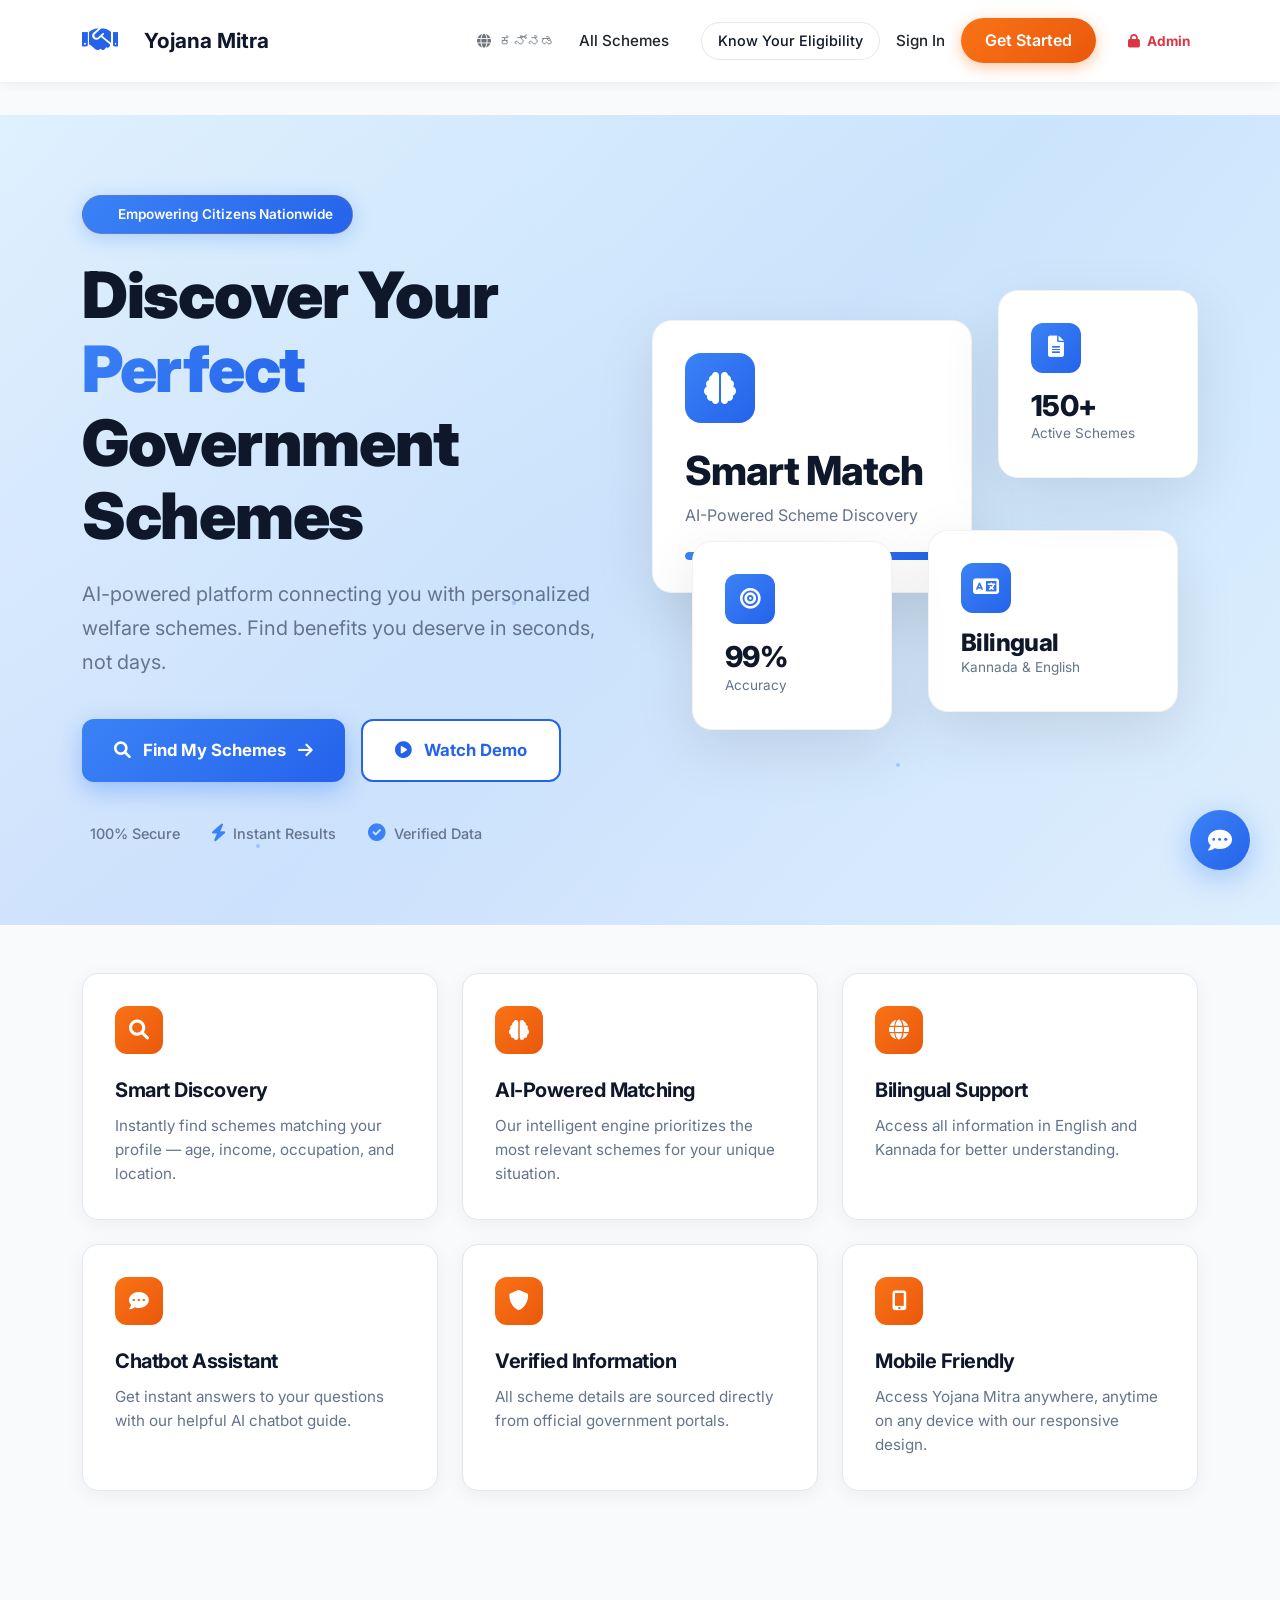
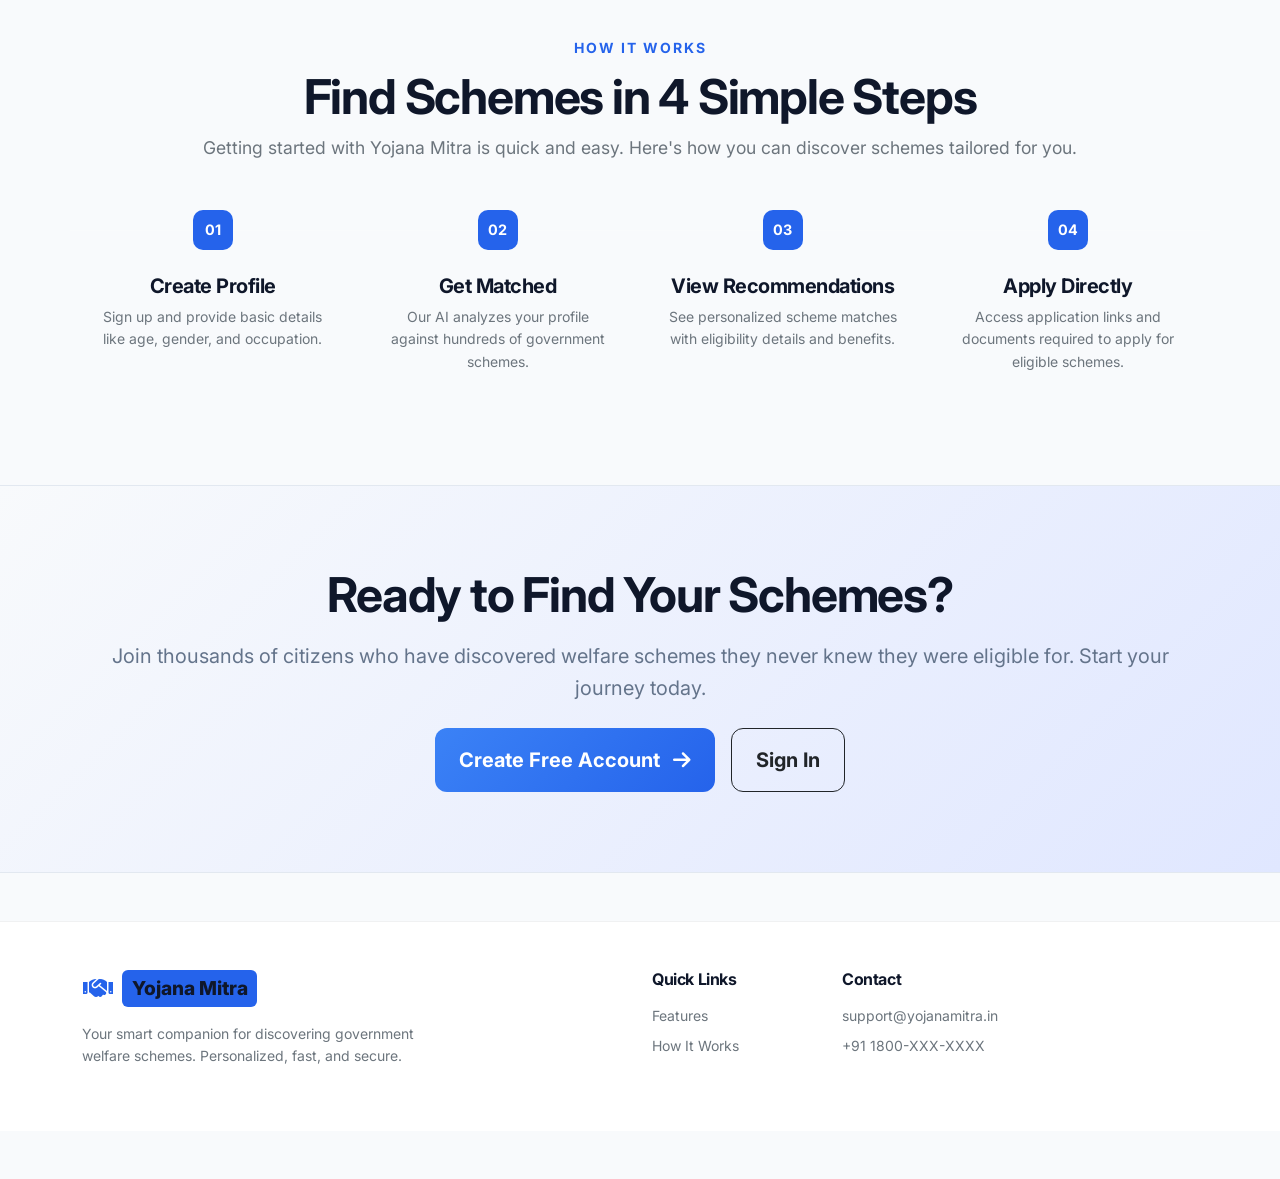
==== static/index.html @ 13e9bc99 "Deployment fix: ProxyFix and Personalized Notifications" ====
<!DOCTYPE html>
<html lang="en">

<head>
    <meta charset="UTF-8">
    <meta name="viewport" content="width=device-width, initial-scale=1.0">
    <title>YojanaMitra - Smart Welfare Portal</title>
    <link href="https://cdn.jsdelivr.net/npm/bootstrap@5.3.2/dist/css/bootstrap.min.css" rel="stylesheet">
    <link href="https://cdnjs.cloudflare.com/ajax/libs/font-awesome/6.0.0/css/all.min.css" rel="stylesheet">
    <link href="style.css?v=2" rel="stylesheet">
    <script src="https://accounts.google.com/gsi/client" async defer></script>
</head>

<body>

    <!-- Navigation -->
    <nav class="navbar navbar-expand-lg sticky-top border-bottom border-secondary border-opacity-10"
        style="backdrop-filter: blur(20px);">
        <div class="container">
            <a class="navbar-brand d-flex align-items-center gap-2" href="#" onclick="showPage('home')">
                <i class="fas fa-handshake" style="color: #2563eb; font-size: 1.8rem; margin-right: 0.5rem;"></i>
                <span
                    style="color: #0f172a; font-size: 1.3rem; font-weight: 700; background: transparent !important;">Yojana
                    Mitra</span>
            </a>

            <button class="navbar-toggler" type="button" data-bs-toggle="collapse" data-bs-target="#navbarNav">
                <span class="navbar-toggler-icon"></span>
            </button>

            <div class="collapse navbar-collapse" id="navbarNav">
                <!-- Spacer -->
                <div class="mx-auto"></div>

                <!-- Right Side Actions -->
                <div class="d-flex align-items-center gap-3">
                    <button class="btn btn-sm text-secondary border-0" onclick="toggleLanguage()">
                        <i class="fas fa-globe me-1"></i> <span id="lang-btn-text">English</span>
                    </button>

                    <a href="/all-schemes" class="text-dark fw-medium text-decoration-none me-3"
                        style="font-size: 0.95rem;">
                        All Schemes
                    </a>

                    <a href="#" class="navbar-pill text-decoration-none" onclick="showPage('eligibility')">
                        Know Your Eligibility
                    </a>

                    <a href="#" class="text-dark fw-medium text-decoration-none guest-only" onclick="showPage('login')"
                        style="font-size: 0.95rem;">Sign In</a>

                    <button class="btn-gradient guest-only border-0" onclick="showPage('register')">Get Started</button>

                    <!-- User Logged In State -->
                    <button class="btn-gradient user-only border-0" onclick="showPage('profile')"
                        style="display:none;">My Dashboard</button>

                    <button class="btn btn-sm btn-outline-secondary user-only border-0 fw-bold ms-2"
                        onclick="handleLogout()" style="display:none; font-size: 0.9rem;">
                        <i class="fas fa-sign-out-alt me-1"></i> Logout
                    </button>

                    <a href="admin.html" class="btn btn-sm btn-outline-danger ms-2 border-0 fw-bold" target="_blank"
                        style="font-size: 0.85rem;">
                        <i class="fas fa-lock me-1"></i> Admin
                    </a>
                </div>
            </div>
        </div>
    </nav>

    <!-- Main Content Area -->
    <div class="container-fluid p-0 flex-grow-1">

        <!-- HOME PAGE -->
        <div id="home-page" class="page-section">
            <!-- Mind-Blowing Hero Section -->
            <section class="hero-modern">
                <!-- Animated Background -->
                <div class="hero-bg-animated"></div>

                <div class="container position-relative" style="z-index: 2;">
                    <div class="row align-items-center" style="min-height: 85vh;">
                        <!-- Left: Impressive Content -->
                        <div class="col-lg-6">
                            <div class="hero-content-modern">
                                <!-- Badge -->
                                <div class="hero-badge">
                                    <i class="fas fa-sparkles me-2"></i>
                                    <span>Empowering Citizens Nationwide</span>
                                </div>

                                <!-- Main Title with Gradient -->
                                <h1 class="hero-title-gradient">
                                    Discover Your
                                    <span class="text-highlight">Perfect</span>
                                    Government Schemes
                                </h1>

                                <!-- Subtitle -->
                                <p class="hero-subtitle-modern">
                                    AI-powered platform connecting you with personalized welfare schemes.
                                    Find benefits you deserve in seconds, not days.
                                </p>

                                <!-- CTA Buttons -->
                                <div class="hero-cta-buttons">
                                    <button class="btn-hero-primary" onclick="showPage('eligibility')">
                                        <i class="fas fa-search me-2"></i>
                                        Find My Schemes
                                        <i class="fas fa-arrow-right ms-2"></i>
                                    </button>
                                    <button class="btn-hero-secondary" onclick="showPage('login')">
                                        <i class="fas fa-play-circle me-2"></i>
                                        Watch Demo
                                    </button>
                                </div>

                                <!-- Trust Indicators -->
                                <div class="hero-trust">
                                    <div class="trust-item">
                                        <i class="fas fa-shield-check"></i>
                                        <span>100% Secure</span>
                                    </div>
                                    <div class="trust-item">
                                        <i class="fas fa-bolt"></i>
                                        <span>Instant Results</span>
                                    </div>
                                    <div class="trust-item">
                                        <i class="fas fa-check-circle"></i>
                                        <span>Verified Data</span>
                                    </div>
                                </div>
                            </div>
                        </div>

                        <!-- Right: Floating Stats Cards -->
                        <div class="col-lg-6">
                            <div class="hero-stats-modern">
                                <!-- Main Feature Card -->
                                <div class="feature-card-hero main-card">
                                    <div class="card-icon-large">
                                        <i class="fas fa-brain"></i>
                                    </div>
                                    <h3>Smart Match</h3>
                                    <p>AI-Powered Scheme Discovery</p>
                                    <div class="card-progress">
                                        <div class="progress-bar" style="width: 100%;"></div>
                                    </div>
                                </div>

                                <!-- Floating Small Cards -->
                                <div class="feature-card-hero float-card-1">
                                    <div class="card-icon-small">
                                        <i class="fas fa-file-alt"></i>
                                    </div>
                                    <div>
                                        <h4>150+</h4>
                                        <p>Active Schemes</p>
                                    </div>
                                </div>

                                <div class="feature-card-hero float-card-2">
                                    <div class="card-icon-small">
                                        <i class="fas fa-language"></i>
                                    </div>
                                    <div>
                                        <h4>Bilingual</h4>
                                        <p>Kannada & English</p>
                                    </div>
                                </div>

                                <div class="feature-card-hero float-card-3">
                                    <div class="card-icon-small">
                                        <i class="fas fa-bullseye"></i>
                                    </div>
                                    <div>
                                        <h4>99%</h4>
                                        <p>Accuracy</p>
                                    </div>
                                </div>
                            </div>
                        </div>
                    </div>
                </div>

                <!-- Particle Decoration -->
                <div class="hero-particles">
                    <div class="particle"></div>
                    <div class="particle"></div>
                    <div class="particle"></div>
                    <div class="particle"></div>
                    <div class="particle"></div>
                </div>
            </section>

            <!-- Features Grid -->
            <section class="py-5">
                <div class="container">
                    <div class="row g-4">
                        <!-- Card 1 -->
                        <div class="col-md-4">
                            <div class="feature-card">
                                <div class="icon-square">
                                    <i class="fas fa-search"></i>
                                </div>
                                <h3>Smart Discovery</h3>
                                <p>Instantly find schemes matching your profile — age, income, occupation, and location.
                                </p>
                            </div>
                        </div>
                        <!-- Card 2 -->
                        <div class="col-md-4">
                            <div class="feature-card">
                                <div class="icon-square">
                                    <i class="fas fa-brain"></i>
                                </div>
                                <h3>AI-Powered Matching</h3>
                                <p>Our intelligent engine prioritizes the most relevant schemes for your unique
                                    situation.</p>
                            </div>
                        </div>
                        <!-- Card 3 -->
                        <div class="col-md-4">
                            <div class="feature-card">
                                <div class="icon-square">
                                    <i class="fas fa-globe"></i>
                                </div>
                                <h3>Bilingual Support</h3>
                                <p>Access all information in English and Kannada for better understanding.</p>
                            </div>
                        </div>
                        <!-- Card 4 -->
                        <div class="col-md-4">
                            <div class="feature-card">
                                <div class="icon-square">
                                    <i class="fas fa-comment-dots"></i>
                                </div>
                                <h3>Chatbot Assistant</h3>
                                <p>Get instant answers to your questions with our helpful AI chatbot guide.</p>
                            </div>
                        </div>
                        <!-- Card 5 -->
                        <div class="col-md-4">
                            <div class="feature-card">
                                <div class="icon-square">
                                    <i class="fas fa-shield-alt"></i>
                                </div>
                                <h3>Verified Information</h3>
                                <p>All scheme details are sourced directly from official government portals.</p>
                            </div>
                        </div>
                        <!-- Card 6 -->
                        <div class="col-md-4">
                            <div class="feature-card">
                                <div class="icon-square">
                                    <i class="fas fa-mobile-alt"></i>
                                </div>
                                <h3>Mobile Friendly</h3>
                                <p>Access Yojana Mitra anywhere, anytime on any device with our responsive design.</p>
                            </div>
                        </div>
                    </div>
                </div>
            </section>

            <!-- How It Works (Horizontal) -->
            <section class="py-5 mt-5">
                <div class="container">
                    <div class="text-center mb-5">
                        <small class="fw-bold text-uppercase tracking-wider"
                            style="color: #2563eb; letter-spacing: 2px;">How It Works</small>
                        <h2 class="mt-2 fw-bold" style="font-size: 3rem; color: #0f172a;">Find Schemes in 4 Simple Steps
                        </h2>
                        <p class="text-secondary" style="font-size: 1.1rem;">Getting started with Yojana Mitra is quick
                            and easy. Here's how you can discover schemes tailored for you.</p>
                    </div>

                    <div class="row text-center mt-5 position-relative">
                        <!-- Horizontal Line (Hidden on Mobile) -->
                        <div class="d-none d-md-block position-absolute"
                            style="top: 20px; left: 0; right: 0; height: 1px; background: rgba(255,255,255,0.1); z-index: 1;">
                        </div>

                        <div class="col-md-3 position-relative z-2">
                            <div class="step-number">01</div>
                            <h5 class="fw-bold mb-2" style="color: #0f172a;">Create Profile</h5>
                            <p class="small text-secondary px-3">Sign up and provide basic details like age, gender, and
                                occupation.</p>
                        </div>
                        <div class="col-md-3 position-relative z-2">
                            <div class="step-number">02</div>
                            <h5 class="fw-bold mb-2" style="color: #0f172a;">Get Matched</h5>
                            <p class="small text-secondary px-3">Our AI analyzes your profile against hundreds of
                                government schemes.</p>
                        </div>
                        <div class="col-md-3 position-relative z-2">
                            <div class="step-number">03</div>
                            <h5 class="fw-bold mb-2" style="color: #0f172a;">View Recommendations</h5>
                            <p class="small text-secondary px-3">See personalized scheme matches with eligibility
                                details and benefits.</p>
                        </div>
                        <div class="col-md-3 position-relative z-2">
                            <div class="step-number">04</div>
                            <h5 class="fw-bold mb-2" style="color: #0f172a;">Apply Directly</h5>
                            <p class="small text-secondary px-3">Access application links and documents required to
                                apply for eligible schemes.</p>
                        </div>
                    </div>
                </div>
            </section>

            <!-- CTA Section -->
            <section class="cta-striped text-center mt-5">
                <div class="container position-relative z-1">
                    <h2 class="mb-3 fw-bold" style="font-size: 3rem; color: #0f172a;">Ready to Find Your Schemes?</h2>
                    <p class="mb-4 fs-5" style="color: #64748b;">Join thousands of citizens who have discovered welfare
                        schemes they never knew they were eligible for. Start your journey today.</p>
                    <div class="d-flex justify-content-center gap-3">
                        <button class="btn btn-lg px-4 py-3 fw-bold"
                            style="background: linear-gradient(135deg, #3b82f6 0%, #2563eb 100%); color: white; border: none; border-radius: 12px;"
                            onclick="showPage('register')">Create Free
                            Account <i class="fas fa-arrow-right ms-2"></i></button>
                        <button class="btn btn-outline-dark btn-lg px-4 py-3 fw-bold" style="border-radius: 12px;"
                            onclick="showPage('login')">Sign In</button>
                    </div>
                </div>
            </section>

            <!-- Footer -->
            <footer class="py-5 border-top border-secondary border-opacity-10 mt-5" style="background: white;">
                <div class="container">
                    <div class="row gy-4">
                        <div class="col-lg-4">
                            <a class="navbar-brand d-flex align-items-center gap-2 mb-3" href="#">
                                <span class="d-flex align-items-center justify-content-center rounded"
                                    style="width: 32px; height: 32px; background: transparent;">
                                    <i class="fas fa-handshake" style="color: #2563eb; font-size: 1.5rem;"></i>
                                </span>
                                <span style="color: #0f172a; font-size: 1.2rem;">Yojana Mitra</span>
                            </a>
                            <p class="text-secondary small">Your smart companion for discovering government welfare
                                schemes. Personalized, fast, and secure.</p>
                        </div>
                        <div class="col-lg-2 offset-lg-2">
                            <h6 class="mb-3 fw-bold" style="color: #0f172a;">Quick Links</h6>
                            <ul class="list-unstyled text-secondary small">
                                <li class="mb-2"><a href="#" class="text-decoration-none text-secondary">Features</a>
                                </li>
                                <li class="mb-2"><a href="#" class="text-decoration-none text-secondary">How It
                                        Works</a></li>
                            </ul>
                        </div>
                        <div class="col-lg-4">
                            <h6 class="mb-3 fw-bold" style="color: #0f172a;">Contact</h6>
                            <ul class="list-unstyled text-secondary small">
                                <li class="mb-2">support@yojanamitra.in</li>
                                <li class="mb-2">+91 1800-XXX-XXXX</li>
                            </ul>
                        </div>
                    </div>
                </div>
            </footer>
        </div>
    </div><!-- End Main Container for Home -->

    <!-- ELIGIBILITY CHECKER PAGE -->
    <div id="eligibility-page" class="page-section" style="display:none; padding: 40px 0; background: #f8fafc;">
        <div class="container" style="max-width: 900px;">
            <div class="text-center mb-5">
                <a href="#" onclick="showPage('home')" class="d-inline-block mb-3 text-decoration-none fw-bold"
                    style="color: #2563eb;">
                    <i class="fas fa-arrow-left me-2"></i>Back to Home
                </a>
                <h1 class="fw-bold display-5 mb-3">Check Your Eligibility</h1>
                <p class="text-muted lead">Complete your profile to unlock all 60+ government schemes.</p>
            </div>

            <div class="card border-0 shadow-lg" style="border-radius: 20px; overflow: hidden;">
                <div class="card-header bg-white border-bottom py-3 px-4">
                    <h5 class="mb-0 fw-bold text-primary"><i class="fas fa-id-card me-2"></i>Comprehensive Profile Form
                    </h5>
                </div>
                <div class="card-body p-5">
                    <div id="eligibility-form-container">
                        <form id="eligibility-form">
                            <!-- 1. Identity & Demographics -->
                            <h6 class="text-secondary text-uppercase small fw-bold mb-3 border-bottom pb-2">1. Identity
                                & Demographics</h6>
                            <div class="row g-3 mb-4">
                                <div class="col-md-4">
                                    <label class="form-label small fw-bold">Full Name</label>
                                    <input type="text" name="name" class="form-control" placeholder="Your Name">
                                </div>
                                <div class="col-md-4">
                                    <label class="form-label small fw-bold">Date of Birth</label>
                                    <input type="date" name="dob" class="form-control"
                                        onchange="calculateAge(this.value, 'calc-age')">
                                </div>
                                <div class="col-md-2">
                                    <label class="form-label small fw-bold">Age</label>
                                    <input type="number" name="age" id="calc-age" class="form-control bg-light"
                                        readonly>
                                </div>
                                <div class="col-md-2">
                                    <label class="form-label small fw-bold">Gender</label>
                                    <select name="gender" class="form-select">
                                        <option value="">Select</option>
                                        <option value="Male">Male</option>
                                        <option value="Female">Female</option>
                                        <option value="Other">Other</option>
                                    </select>
                                </div>
                                <div class="col-md-4">
                                    <label class="form-label small fw-bold">Marital Status</label>
                                    <select name="marital_status" class="form-select">
                                        <option value="">Select</option>
                                        <option value="Single">Single</option>
                                        <option value="Married">Married</option>
                                        <option value="Widowed">Widowed</option>
                                        <option value="Divorced">Divorced</option>
                                    </select>
                                </div>
                                <div class="col-md-4">
                                    <label class="form-label small fw-bold">Aadhaar Available?</label>
                                    <select name="aadhaarAvailable" class="form-select">
                                        <option value="Yes">Yes</option>
                                        <option value="No">No</option>
                                    </select>
                                </div>
                                <div class="col-md-4">
                                    <label class="form-label small fw-bold">Caste Category</label>
                                    <select name="caste" class="form-select" required>
                                        <option value="General">General</option>
                                        <option value="OBC">OBC</option>
                                        <option value="SC">SC</option>
                                        <option value="ST">ST</option>
                                        <option value="Other">Other</option>
                                    </select>
                                </div>
                                <div class="col-md-4">
                                    <label class="form-label small fw-bold">Tribal Community?</label>
                                    <select name="isTribal" class="form-select">
                                        <option value="No">No</option>
                                        <option value="Yes">Yes</option>
                                    </select>
                                </div>
                                <div class="col-md-4">
                                    <label class="form-label small fw-bold">Religion</label>
                                    <select name="religion" class="form-select">
                                        <option value="Hindu">Hindu</option>
                                        <option value="Muslim">Muslim</option>
                                        <option value="Christian">Christian</option>
                                        <option value="Sikh">Sikh</option>
                                        <option value="Buddhist">Buddhist</option>
                                        <option value="Jain">Jain</option>
                                        <option value="Other">Other</option>
                                    </select>
                                </div>
                            </div>

                            <!-- 2. Location & Residence -->
                            <h6 class="text-secondary text-uppercase small fw-bold mb-3 border-bottom pb-2">2.
                                Location
                                & Residence</h6>
                            <div class="row g-3 mb-4">
                                <div class="col-md-4">
                                    <label class="form-label small fw-bold">State</label>
                                    <select name="state" id="state-select" class="form-select"
                                        onchange="populateDistricts(this.value, 'district-select')">
                                        <option value="">Select State</option>
                                        <option value="Andhra Pradesh">Andhra Pradesh</option>
                                        <option value="Karnataka">Karnataka</option>
                                        <option value="Maharashtra">Maharashtra</option>
                                        <option value="Tamil Nadu">Tamil Nadu</option>
                                        <option value="Delhi">Delhi</option>
                                        <option value="Uttar Pradesh">Uttar Pradesh</option>
                                        <option value="Other">Other</option>
                                    </select>
                                </div>
                                <div class="col-md-4">
                                    <label class="form-label small fw-bold">District</label>
                                    <select name="district" id="district-select" class="form-select"
                                        onchange="populateTaluks(this.value, 'taluk-select')">
                                        <option value="">Select District</option>
                                    </select>
                                </div>
                                <div class="col-md-4">
                                    <label class="form-label small fw-bold">Block / Taluk</label>
                                    <select name="blockTaluk" id="taluk-select" class="form-select">
                                        <option value="">Select Taluk</option>
                                    </select>
                                </div>
                                <div class="col-md-4">
                                    <label class="form-label small fw-bold">Residence Type</label>
                                    <select name="residence" class="form-select">
                                        <option value="Rural">Rural (Village)</option>
                                        <option value="Urban">Urban (City)</option>
                                    </select>
                                </div>
                                <div class="col-md-4">
                                    <label class="form-label small fw-bold">Domicile Certificate?</label>
                                    <select name="domicileStatus" class="form-select">
                                        <option value="Yes">Yes</option>
                                        <option value="No">No</option>
                                    </select>
                                </div>
                            </div>

                            <!-- 3. Family & Income -->
                            <h6 class="text-secondary text-uppercase small fw-bold mb-3 border-bottom pb-2">3.
                                Family &
                                Income</h6>
                            <div class="row g-3 mb-4">
                                <div class="col-md-3">
                                    <label class="form-label small fw-bold">Family Type</label>
                                    <select name="familyType" class="form-select">
                                        <option value="Nuclear">Nuclear</option>
                                        <option value="Joint">Joint</option>
                                    </select>
                                </div>
                                <div class="col-md-3">
                                    <label class="form-label small fw-bold">Category (Caste)</label>
                                    <select name="caste" class="form-select">
                                        <option value="General">General</option>
                                        <option value="OBC">OBC</option>
                                        <option value="SC">SC</option>
                                        <option value="ST">ST</option>
                                    </select>
                                </div>
                                <div class="col-md-3">
                                    <label class="form-label small fw-bold">Annual Income (₹)</label>
                                    <input type="number" name="income" class="form-control" placeholder="e.g. 150000"
                                        onchange="calcIncomeSlab(this.value)">
                                </div>
                                <div class="col-md-3">
                                    <label class="form-label small fw-bold">Income Certificate?</label>
                                    <select name="incomeCertificateAvailable" class="form-select">
                                        <option value="Yes">Yes</option>
                                        <option value="No">No</option>
                                    </select>
                                </div>
                                <div class="col-md-3">
                                    <label class="form-label small fw-bold">Ration Card?</label>
                                    <select name="rationCardAvailable" class="form-select">
                                        <option value="Yes">Yes</option>
                                        <option value="No">No</option>
                                    </select>
                                </div>
                                <div class="col-md-3">
                                    <label class="form-label small fw-bold">Ration Type</label>
                                    <select name="rationCardType" class="form-select">
                                        <option value="APL">APL (Above Poverty)</option>
                                        <option value="BPL">BPL (Below Poverty)</option>
                                        <option value="AAY">AAY (Antyodaya)</option>
                                        <option value="PHH">PHH</option>
                                    </select>
                                </div>
                            </div>

                            <!-- 4. Education & Occupation -->
                            <h6 class="text-secondary text-uppercase small fw-bold mb-3 border-bottom pb-2">4.
                                Education
                                & Work</h6>
                            <div class="row g-3 mb-4">
                                <div class="col-md-4">
                                    <label class="form-label small fw-bold">Education Level</label>
                                    <select name="education" class="form-select">
                                        <option value="Below 10th">Below 10th</option>
                                        <option value="10th Pass">10th Pass</option>
                                        <option value="12th Pass">12th Pass</option>
                                        <option value="Graduate">Graduate</option>
                                        <option value="Post Graduate">Post Graduate</option>
                                    </select>
                                </div>
                                <div class="col-md-4">
                                    <label class="form-label small fw-bold">Occupation</label>
                                    <select name="occupation" class="form-select"
                                        onchange="toggleFarmerFields(this.value, 'farmer-fields')">
                                        <option value="Student">Student</option>
                                        <option value="Farmer">Farmer</option>
                                        <option value="Daily Wage Worker">Daily Wage Worker</option>
                                        <option value="Self Employed">Self Employed</option>
                                        <option value="Salaried">Salaried</option>
                                        <option value="Unemployed">Unemployed</option>
                                        <option value="Other">Other</option>
                                    </select>
                                </div>
                                <div class="col-md-4">
                                    <label class="form-label small fw-bold">Govt Employee in Family?</label>
                                    <select name="govtEmployeeInFamily" class="form-select">
                                        <option value="No">No</option>
                                        <option value="Yes">Yes</option>
                                    </select>
                                </div>
                            </div>

                            <!-- Farmer Specific (Dynamic) -->
                            <div id="farmer-fields" class="bg-light p-3 rounded mb-4" style="display:none;">
                                <h6 class="text-success text-uppercase small fw-bold mb-3">Farmer Details</h6>
                                <div class="row g-3">
                                    <div class="col-md-4">
                                        <label class="form-label small fw-bold">Own Land?</label>
                                        <select name="ownAgriculturalLand" class="form-select">
                                            <option value="Yes">Yes</option>
                                            <option value="No">No</option>
                                        </select>
                                    </div>
                                    <div class="col-md-4">
                                        <label class="form-label small fw-bold">Land Size (Acres)</label>
                                        <input type="number" name="landSizeAcres" class="form-control" step="0.1">
                                    </div>
                                    <div class="col-md-3">
                                        <label class="form-label small fw-bold">Tenant Farmer?</label>
                                        <select name="isTenantFarmer" class="form-select">
                                            <option value="No">No</option>
                                            <option value="Yes">Yes</option>
                                        </select>
                                    </div>
                                    <div class="col-md-3">
                                        <label class="form-label small fw-bold">Land Type</label>
                                        <select name="landType" class="form-select">
                                            <option value="">Select</option>
                                            <option value="Irrigated">Irrigated</option>
                                            <option value="Rainfed">Rainfed</option>
                                            <option value="Dry">Dry</option>
                                        </select>
                                    </div>
                                </div>
                            </div>

                            <!-- 5. Family Background -->
                            <h6 class="text-secondary text-uppercase small fw-bold mb-3 border-bottom pb-2">5.
                                Family Background</h6>
                            <div class="row g-3 mb-4">
                                <div class="col-md-4">
                                    <label class="form-label small fw-bold">Father's Occupation</label>
                                    <select name="fatherOccupation" class="form-select">
                                        <option value="Farmer">Farmer</option>
                                        <option value="Daily Wage Worker">Daily Wage Worker</option>
                                        <option value="Salaried">Salaried</option>
                                        <option value="Self Employed">Self Employed</option>
                                        <option value="Unemployed">Unemployed</option>
                                        <option value="Deceased">Deceased</option>
                                        <option value="Other">Other</option>
                                    </select>
                                </div>
                                <div class="col-md-4">
                                    <label class="form-label small fw-bold">Mother's Occupation</label>
                                    <select name="motherOccupation" class="form-select">
                                        <option value="Housewife">Housewife</option>
                                        <option value="Farmer">Farmer</option>
                                        <option value="Daily Wage Worker">Daily Wage Worker</option>
                                        <option value="Salaried">Salaried</option>
                                        <option value="Self Employed">Self Employed</option>
                                        <option value="Deceased">Deceased</option>
                                        <option value="Other">Other</option>
                                    </select>
                                </div>
                                <div class="col-md-4">
                                    <label class="form-label small fw-bold">Is Orphan?</label>
                                    <select name="isOrphan" class="form-select">
                                        <option value="No">No</option>
                                        <option value="Yes">Yes</option>
                                        <option value="Briefly">Defunct/Semi-Orphan</option>
                                    </select>
                                </div>
                            </div>

                            <!-- 6. Vulnerability & Other -->
                            <h6 class="text-secondary text-uppercase small fw-bold mb-3 border-bottom pb-2">6. Other
                                Details</h6>
                            <div class="row g-3">
                                <div class="col-md-3">
                                    <label class="form-label small fw-bold">Disability?</label>
                                    <select name="disability" class="form-select"
                                        onchange="toggleDisability(this.value, 'disability-percent')">
                                        <option value="No">No</option>
                                        <option value="Yes">Yes</option>
                                    </select>
                                </div>
                                <div class="col-md-3">
                                    <label class="form-label small fw-bold">Disability %</label>
                                    <input type="number" name="disabilityPercentage" id="disability-percent"
                                        class="form-control" disabled placeholder="e.g. 40">
                                    <div class="form-text small" style="font-size: 0.75rem;">If applicable</div>
                                </div>
                                <div class="col-md-3">
                                    <label class="form-label small fw-bold">Bank Account?</label>
                                    <select name="bankAccountAvailable" class="form-select">
                                        <option value="Yes">Yes</option>
                                        <option value="No">No</option>
                                    </select>
                                </div>
                                <div class="col-md-3">
                                    <label class="form-label small fw-bold">Widow / Single Woman?</label>
                                    <select name="isWidowSingleWoman" class="form-select">
                                        <option value="No">No</option>
                                        <option value="Yes">Yes</option>
                                    </select>
                                </div>
                            </div>

                            <div class="mt-5 text-center">
                                <button type="submit" class="btn btn-primary btn-lg px-5 rounded-pill shadow-sm">
                                    <i class="fas fa-search me-2"></i> Find My Eligible Schemes
                                </button>
                            </div>
                        </form>
                    </div>

                    <div id="eligibility-quick-match-container"
                        style="display:none; text-align: center; padding: 2rem 0;">
                        <div class="mb-4">
                            <div class="display-1 text-primary mb-3"><i class="fas fa-user-check"></i></div>
                            <h3 class="fw-bold">Your Profile is Ready!</h3>
                            <p class="text-muted">Head to your dashboard to view personalized schemes.</p>
                        </div>
                        <button onclick="showPage('profile')"
                            class="btn btn-primary btn-lg px-5 py-3 rounded-pill shadow-lg fw-bold"
                            style="font-size: 1.25rem;">
                            <i class="fas fa-tachometer-alt me-2"></i> Go to My Dashboard
                        </button>
                        <div class="mt-4">
                            <button onclick="toggleEligibilityForm(true)"
                                class="btn btn-link text-secondary text-decoration-none">
                                <i class="fas fa-edit me-1"></i> I want to update my details before searching
                            </button>
                        </div>
                    </div>
                </div>
            </div>
        </div>
    </div><!-- End eligibility-page -->

    <!-- RESULTS SECTION (Outside the Form Card) -->
    <div id="eligibility-results" class="container mt-2" style="display:none; max-width: 1320px;">
        <!-- NEW: Full View Conflict Banner -->
        <div id="conflict-banner-full-view" style="display:none;"></div>
        <div class="d-flex justify-content-between align-items-center mb-4 px-2">
            <h3 class="fw-bold mb-0">Eligible Schemes For You</h3>
            <button onclick="showPage('profile')" class="btn btn-outline-secondary btn-sm rounded-pill">
                <i class="fas fa-user-edit me-1"></i> Update Profile
            </button>
        </div>
        <div id="eligibility-schemes-list" class="row g-4"></div>
    </div>

    <script>
        // --- Helper Functions for Data Entry ---
        function calculateAge(dob, targetId = 'calc-age') {
            if (!dob) return;
            const birthDate = new Date(dob);
            const today = new Date();
            let age = today.getFullYear() - birthDate.getFullYear();
            const m = today.getMonth() - birthDate.getMonth();
            if (m < 0 || (m === 0 && today.getDate() < birthDate.getDate())) {
                age--;
            }
            const target = document.getElementById(targetId);
            if (target) target.value = age;
        }

        function toggleFarmerFields(occupation, targetId = 'farmer-fields') {
            const el = document.getElementById(targetId);
            const isFarmer = (occupation === 'Farmer' || occupation === 'Agriculturist' || occupation === 'Worker'); // Worker can also be agri worker
            if (el) el.style.display = isFarmer ? 'block' : 'none';
        }

        function toggleDisability(val, targetId = 'disability-percent') {
            const el = document.getElementById(targetId);
            if (el) {
                el.disabled = (val !== 'Yes');
                if (val === 'No') el.value = '';
            }
        }

        function toggleEligibilityForm(show) {
            const formCard = document.getElementById('eligibility-form-card');
            const resultsDiv = document.getElementById('eligibility-results');
            const formContainer = document.getElementById('eligibility-form-container');
            const quickMatchContainer = document.getElementById('eligibility-quick-match-container');

            // If showing form, ensure results are hidden
            if (show) {
                if (formCard) formCard.style.display = 'block';
                if (formContainer) formContainer.style.display = 'block';
                if (quickMatchContainer) quickMatchContainer.style.display = 'none';
                if (resultsDiv) resultsDiv.style.display = 'none';
                // Ensure we are on eligibility page
                showPage('eligibility');
            } else {
                // Logic for "Form Disabled" / "Profile Ready" state
                if (window.location.hash === '#eligibility') {
                    if (formContainer) formContainer.style.display = 'none';
                    if (quickMatchContainer) quickMatchContainer.style.display = 'block';
                } else {
                    // If called from dashboard to show results, hide the card entirely
                    if (formCard) formCard.style.display = 'none';
                }
            }
        }

        // Init page - Check if profile exists
        function initEligibilityPage() {
            if (currentUser && currentUser.profile && currentUser.profile.state) {
                // Show "Profile Ready" state
                toggleEligibilityForm(false);
            } else {
                toggleEligibilityForm(true);
            }
        }

        // Call this when navigating to eligibility page
        window.addEventListener('hashchange', () => {
            if (window.location.hash === '#eligibility') {
                initEligibilityPage();
            }
        });

        // Also run on initial page load if already on eligibility
        if (window.location.hash === '#eligibility') {
            setTimeout(() => initEligibilityPage(), 500);
        }

        // Trigger on DOM ready as well
        document.addEventListener('DOMContentLoaded', () => {
            if (window.location.hash === '#eligibility') {
                setTimeout(() => initEligibilityPage(), 800);
            }
        });

        async function runQuickMatch() {
            if (!currentUser || !currentUser.profile) return;

            const resultsDiv = document.getElementById('eligibility-results');
            const listDiv = document.getElementById('eligibility-schemes-list');
            listDiv.innerHTML = '<div class="col-12 text-center py-5"><div class="spinner-border text-primary"></div><p class="mt-2 text-primary fw-bold">Magic Match in progress... ✨</p></div>';
            resultsDiv.style.display = 'block';
            listDiv.scrollIntoView({ behavior: 'smooth', block: 'start' });

            try {
                const res = await fetch('/api/check-eligibility', {
                    method: 'POST',
                    headers: { 'Content-Type': 'application/json' },
                    body: JSON.stringify(currentUser.profile)
                });
                const result = await res.json();
                renderEligibilityResults(result); // Pass FULL object, not just schemes array
            } catch (e) {
                alert('Error running match');
            }
        }

        function renderEligibilityResults(data) {
            const schemes = data.schemes || [];
            const conflicts = data.conflicts || [];

            const listDiv = document.getElementById('eligibility-schemes-list');
            const resultsDiv = document.getElementById('eligibility-results');
            resultsDiv.style.display = 'block';

            if (!schemes || schemes.length === 0) {
                listDiv.innerHTML = '<div class="col-12 text-center py-5 text-muted"><i class="fas fa-search-minus fa-3x mb-3 text-secondary"></i><h5>No exact matches found.</h5><p>Try refining your profile or checking back later.</p></div>';
            } else {
                listDiv.innerHTML = '';
                schemes.forEach(scheme => {
                    listDiv.innerHTML += `
                            <div class="col-md-6 col-lg-4 mb-4">
                                <div class="card h-100 border-0 shadow-sm scheme-card hover-lift">
                                    <div class="card-body">
                                        <div class="d-flex justify-content-between align-items-start mb-2">
                                            <span class="badge bg-info bg-opacity-10 text-info">${scheme.category || 'General'}</span>
                                            <span class="badge bg-success bg-opacity-10 text-success fw-bold">${scheme.matchPercentage}% Match</span>
                                        </div>
                                        <h5 class="card-title fw-bold text-dark mt-2">${scheme.name}</h5>
                                        <p class="card-text text-muted small">${scheme.description ? scheme.description.substring(0, 100) : ''}...</p>
                                        <div class="mt-3 p-2 bg-light rounded small">
                                            <strong><i class="fas fa-gift me-1 text-info"></i> Benefits:</strong><br>
                                            ${scheme.benefits ? (scheme.benefits.substring(0, 80) + '...') : 'View details'}
                                        </div>
                                    </div>
                                    <div class="card-footer bg-transparent border-0 pb-3">
                                        <button onclick="showSchemeDetails(${scheme.id})" class="btn btn-sm btn-outline-primary w-100 rounded-pill">
                                            <i class="fas fa-info-circle me-1"></i>View Details & Apply
                                        </button>
                                    </div>
                                </div>
                            </div>
                        `;
                });
            }
            resultsDiv.style.display = 'block';
            listDiv.scrollIntoView({ behavior: 'smooth', block: 'start' });
        }
    </script>
    </div><!-- Final explicit closure of any leaky containers -->

    <!-- Main Container for Schemes & Profile -->
    <div class="container flex-grow-1 py-4">
        <!-- SCHEMES PAGE -->
        <div id="schemes-page" class="page-section" style="display:none;">
            <div class="d-flex justify-content-between align-items-center mb-4">
                <h2><i class="fas fa-list-alt me-2"></i>Government Schemes</h2>
            </div>

            <!-- Search & Filter -->
            <div class="card mb-4">
                <div class="card-body">
                    <div class="row g-3">
                        <div class="col-md-5">
                            <input type="text" id="search-input" class="form-control" placeholder="Search schemes...">
                        </div>
                        <div class="col-md-3">
                            <select id="category-filter" class="form-select">
                                <option value="All">All Categories</option>
                                <option value="Agriculture">Agriculture</option>
                                <option value="Healthcare">Healthcare</option>
                                <option value="Education">Education</option>
                                <option value="Housing">Housing</option>
                            </select>
                        </div>
                        <div class="col-md-3">
                            <select id="state-filter" class="form-select">
                                <option value="All">All States</option>
                                <option value="Maharashtra">Maharashtra</option>
                                <option value="Delhi">Delhi</option>
                                <option value="Karnataka">Karnataka</option>
                            </select>
                        </div>
                        <div class="col-md-1">
                            <button class="btn btn-primary w-100" onclick="loadSchemes()"><i
                                    class="fas fa-search"></i></button>
                        </div>
                    </div>
                </div>
            </div>

            <div id="schemes-list" class="row g-4"></div>
        </div>

        <!-- PROFILE PAGE -->
        <div id="profile-page" class="page-section" style="display:none;">
            <!-- Dedicated Prompt Area -->
            <div id="profile-view-container"></div>

            <!-- Main Content Area (Wrapped) -->
            <div id="profile-main-content">
                <div class="row justify-content-center py-5">
                    <div class="col-md-9 col-lg-8">
                        <div class="card shadow-lg border-0" style="border-radius: 16px; overflow: hidden;">
                            <div class="card-header py-4 px-4"
                                style="background: linear-gradient(135deg, #2563eb 0%, #1d4ed8 100%); border-bottom: none;">
                                <h4 class="mb-0 text-white fw-bold"><i class="fas fa-user-circle me-2"></i>My Dashboard
                                </h4>
                                <p class="mb-0 text-white-50 small mt-1">Manage your profile and view personalized
                                    schemes
                                </p>
                            </div>
                            <div class="card-body p-4 p-md-5">
                                <form id="profile-form">
                                    <!-- 1. Identity & Demographics -->
                                    <h5 class="fw-bold text-dark mb-3"
                                        style="color: #1e293b; border-bottom: 2px solid #eff6ff; padding-bottom: 0.5rem;">
                                        <i class="fas fa-id-card me-2 text-primary"></i>1. Identity & Demographics
                                    </h5>
                                    <div class="row g-3 mb-4">
                                        <div class="col-md-6">
                                            <label class="form-label fw-semibold small">Full Name</label>
                                            <input type="text" class="form-control" name="name"
                                                style="background-color: #ffffff;">
                                        </div>
                                        <div class="col-md-4">
                                            <label class="form-label fw-semibold small">Email</label>
                                            <input type="email" class="form-control" name="email"
                                                style="background-color: #ffffff;">
                                        </div>
                                        <div class="col-md-4">
                                            <label class="form-label fw-semibold small">Mobile Number</label>
                                            <input type="tel" class="form-control" name="mobile"
                                                style="background-color: #ffffff;">
                                        </div>
                                        <div class="col-md-4">
                                            <label class="form-label fw-semibold small">Date of Birth</label>
                                            <input type="date" name="dob" class="form-control"
                                                onchange="calculateAge(this.value, 'profile-age')">
                                        </div>
                                        <div class="col-md-2">
                                            <label class="form-label fw-semibold small">Age</label>
                                            <input type="number" name="age" id="profile-age" class="form-control">
                                        </div>
                                        <div class="col-md-3">
                                            <label class="form-label fw-semibold small">Gender</label>
                                            <select name="gender" class="form-select">
                                                <option value="">Select</option>
                                                <option value="Male">Male</option>
                                                <option value="Female">Female</option>
                                                <option value="Other">Other</option>
                                            </select>
                                        </div>
                                        <div class="col-md-3">
                                            <label class="form-label fw-semibold small">Marital Status</label>
                                            <select name="maritalStatus" class="form-select">
                                                <option value="">Select</option>
                                                <option value="Single">Single</option>
                                                <option value="Married">Married</option>
                                                <option value="Widowed">Widowed</option>
                                                <option value="Divorced">Divorced</option>
                                            </select>
                                        </div>
                                    </div>

                                    <!-- 2. Location & Residence -->
                                    <h5 class="fw-bold text-dark mb-3"
                                        style="color: #1e293b; border-bottom: 2px solid #eff6ff; padding-bottom: 0.5rem;">
                                        <i class="fas fa-map-marker-alt me-2 text-primary"></i>2. Location & Residence
                                    </h5>
                                    <div class="row g-3 mb-4">
                                        <div class="col-md-4">
                                            <label class="form-label fw-semibold small">State</label>
                                            <select name="state" id="profile-state-select" class="form-select"
                                                onchange="populateDistricts(this.value, 'profile-district-select', 'profile-taluk-select')">
                                                <option value="">Select State</option>
                                                <option value="Andhra Pradesh">Andhra Pradesh</option>
                                                <option value="Karnataka">Karnataka</option>
                                                <option value="Maharashtra">Maharashtra</option>
                                                <option value="Tamil Nadu">Tamil Nadu</option>
                                                <option value="Delhi">Delhi</option>
                                                <option value="Uttar Pradesh">Uttar Pradesh</option>
                                                <option value="Other">Other</option>
                                            </select>
                                        </div>
                                        <div class="col-md-4">
                                            <label class="form-label fw-semibold small">District</label>
                                            <select name="district" id="profile-district-select" class="form-select"
                                                onchange="populateTaluks(this.value, 'profile-taluk-select', 'profile-state-select')">
                                                <option value="">Select District</option>
                                            </select>
                                        </div>
                                        <div class="col-md-4">
                                            <label class="form-label fw-semibold small">Taluk</label>
                                            <select name="blockTaluk" id="profile-taluk-select" class="form-select">
                                                <option value="">Select Taluk</option>
                                            </select>
                                        </div>
                                        <div class="col-md-6">
                                            <label class="form-label fw-semibold small">Residence Type</label>
                                            <select name="residence" class="form-select">
                                                <option value="Rural">Rural</option>
                                                <option value="Urban">Urban</option>
                                            </select>
                                        </div>
                                        <div class="col-md-6">
                                            <label class="form-label fw-semibold small">Domicile Certificate?</label>
                                            <select name="domicileStatus" class="form-select">
                                                <option value="Yes">Yes</option>
                                                <option value="No">No</option>
                                            </select>
                                        </div>
                                    </div>

                                    <!-- 3. Family & Income -->
                                    <h5 class="fw-bold text-dark mb-3"
                                        style="color: #1e293b; border-bottom: 2px solid #eff6ff; padding-bottom: 0.5rem;">
                                        <i class="fas fa-users me-2 text-primary"></i>3. Family & Income
                                    </h5>
                                    <div class="row g-3 mb-4">
                                        <div class="col-md-4">
                                            <label class="form-label fw-semibold small">Caste Category</label>
                                            <select name="caste" class="form-select">
                                                <option value="General">General</option>
                                                <option value="OBC">OBC</option>
                                                <option value="SC">SC</option>
                                                <option value="ST">ST</option>
                                            </select>
                                        </div>
                                        <div class="col-md-4">
                                            <label class="form-label fw-semibold small">Annual Income (₹)</label>
                                            <input type="number" name="income" class="form-control">
                                        </div>
                                        <div class="col-md-4">
                                            <label class="form-label fw-semibold small">Ration Card Type</label>
                                            <select name="rationCardType" class="form-select">
                                                <option value="None">None</option>
                                                <option value="APL">APL</option>
                                                <option value="BPL">BPL</option>
                                                <option value="AAY">AAY</option>
                                                <option value="PHH">PHH</option>
                                            </select>
                                        </div>
                                        <div class="col-md-6">
                                            <label class="form-label fw-semibold small">Minority Status?</label>
                                            <select name="minorityStatus" class="form-select">
                                                <option value="No">No</option>
                                                <option value="Yes">Yes</option>
                                            </select>
                                        </div>
                                        <div class="col-md-6">
                                            <label class="form-label fw-semibold small">BPL/EWS Card?</label>
                                            <select name="ewsStatus" class="form-select">
                                                <option value="No">No</option>
                                                <option value="Yes">Yes</option>
                                            </select>
                                        </div>
                                        <div class="col-md-6">
                                            <label class="form-label fw-semibold small">Religion</label>
                                            <select name="religion" class="form-select">
                                                <option value="Hindu">Hindu</option>
                                                <option value="Muslim">Muslim</option>
                                                <option value="Christian">Christian</option>
                                                <option value="Sikh">Sikh</option>
                                                <option value="Buddhist">Buddhist</option>
                                                <option value="Jain">Jain</option>
                                                <option value="Other">Other</option>
                                            </select>
                                        </div>
                                    </div>

                                    <!-- 4. Family Background -->
                                    <h5 class="fw-bold text-dark mb-3"
                                        style="color: #1e293b; border-bottom: 2px solid #eff6ff; padding-bottom: 0.5rem;">
                                        <i class="fas fa-id-card-alt me-2 text-primary"></i>4. Family Background
                                    </h5>
                                    <div class="row g-3 mb-4">
                                        <div class="col-md-6">
                                            <label class="form-label fw-semibold small">Father's Occupation</label>
                                            <select name="fatherOccupation" class="form-select">
                                                <option value="None">None/Other</option>
                                                <option value="Government">Government Employee</option>
                                                <option value="Private">Private Sector</option>
                                                <option value="Farmer">Farmer</option>
                                                <option value="Artisan">Artisan/Handicraft</option>
                                                <option value="Weaver">Weaver/Handloom</option>
                                                <option value="Laborer">Laborer</option>
                                            </select>
                                        </div>
                                        <div class="col-md-6">
                                            <label class="form-label fw-semibold small">Mother's Occupation</label>
                                            <select name="motherOccupation" class="form-select">
                                                <option value="Homemaker">Homemaker</option>
                                                <option value="Government">Government Employee</option>
                                                <option value="Private">Private Sector</option>
                                                <option value="Farmer">Farmer</option>
                                                <option value="Artisan">Artisan/Handicraft</option>
                                                <option value="Weaver">Weaver/Handloom</option>
                                            </select>
                                        </div>
                                        <div class="col-md-4">
                                            <label class="form-label fw-semibold small">Is Tribal Community?</label>
                                            <select name="isTribal" class="form-select">
                                                <option value="No">No</option>
                                                <option value="Yes">Yes</option>
                                            </select>
                                        </div>
                                        <div class="col-md-4">
                                            <label class="form-label fw-semibold small">Is Orphan?</label>
                                            <select name="isOrphan" class="form-select">
                                                <option value="No">No</option>
                                                <option value="Yes">Yes</option>
                                            </select>
                                        </div>
                                        <div class="col-md-4">
                                            <label class="form-label fw-semibold small">Agricultural Land Type</label>
                                            <select name="landType" class="form-select">
                                                <option value="None">No Land</option>
                                                <option value="Dry">Dry Land</option>
                                                <option value="Wet">Wet/Irrigated</option>
                                            </select>
                                        </div>
                                    </div>

                                    <!-- 5. Education & Work -->
                                    <h5 class="fw-bold text-dark mb-3"
                                        style="color: #1e293b; border-bottom: 2px solid #eff6ff; padding-bottom: 0.5rem;">
                                        <i class="fas fa-briefcase me-2 text-primary"></i>5. Education & Work
                                    </h5>
                                    <div class="row g-3 mb-4">
                                        <div class="col-md-6">
                                            <label class="form-label fw-semibold small">Education</label>
                                            <select name="education" class="form-select">
                                                <option value="Below 10th">Below 10th</option>
                                                <option value="10th Pass">10th Pass</option>
                                                <option value="12th Pass">12th Pass</option>
                                                <option value="Graduate">Graduate</option>
                                                <option value="Post Graduate">Post Graduate</option>
                                            </select>
                                        </div>
                                        <div class="col-md-6">
                                            <label class="form-label fw-semibold small">Occupation</label>
                                            <select name="occupation" class="form-select"
                                                onchange="toggleFarmerFields(this.value, 'profile-farmer-fields')">
                                                <option value="Student">Student</option>
                                                <option value="Farmer">Farmer</option>
                                                <option value="Worker">Daily Wage Worker</option>
                                                <option value="Self Employed">Self Employed</option>
                                                <option value="Unemployed">Unemployed</option>
                                                <option value="Other">Other</option>
                                            </select>
                                        </div>
                                    </div>

                                    <div id="profile-farmer-fields" class="bg-light p-3 rounded mb-4"
                                        style="display:none;">
                                        <h6 class="text-success small fw-bold mb-3">Farmer Specifics</h6>
                                        <div class="row g-3">
                                            <div class="col-md-6">
                                                <label class="form-label small">Own Agricultural Land?</label>
                                                <select name="isFarmer" class="form-select">
                                                    <option value="No">No</option>
                                                    <option value="Yes">Yes</option>
                                                </select>
                                            </div>
                                            <div class="col-md-6">
                                                <label class="form-label small">Land Size (Acres)</label>
                                                <input type="number" name="landSizeAcres" class="form-control"
                                                    step="0.1">
                                            </div>
                                        </div>
                                    </div>

                                    <!-- 6. Vulnerability -->
                                    <h5 class="fw-bold text-dark mb-3"
                                        style="color: #1e293b; border-bottom: 2px solid #eff6ff; padding-bottom: 0.5rem;">
                                        <i class="fas fa-wheelchair me-2 text-primary"></i>6. Vulnerability & Extra
                                    </h5>
                                    <div class="row g-3">
                                        <div class="col-md-4">
                                            <label class="form-label fw-semibold small">Physically Disabled?</label>
                                            <select name="disability" class="form-select"
                                                onchange="toggleDisability(this.value, 'profile-disability-percent')">
                                                <option value="No">No</option>
                                                <option value="Yes">Yes</option>
                                            </select>
                                        </div>
                                        <div class="col-md-4">
                                            <label class="form-label fw-semibold small">Disability %</label>
                                            <input type="number" name="disabilityPercentage"
                                                id="profile-disability-percent" class="form-control" disabled>
                                        </div>
                                        <div class="col-md-4">
                                            <label class="form-label fw-semibold small">Widow / Single Woman?</label>
                                            <select name="isWidowSingleWoman" class="form-select">
                                                <option value="No">No</option>
                                                <option value="Yes">Yes</option>
                                            </select>
                                        </div>
                                    </div>

                                    <div class="text-end pt-4 mt-4 border-top">
                                        <button type="submit" class="btn btn-primary px-5 py-2 fw-bold"
                                            style="border-radius: 8px;">
                                            <i class="fas fa-save me-2"></i>Save Final Profile
                                        </button>
                                    </div>
                                </form>
                            </div><!-- End Card Body -->
                        </div><!-- End Card -->

                        <!-- Recommended for You Section -->
                    </div>

                    <!-- Recommended for You Section -->
                    <div id="profile-recommendations" class="mt-3" style="display:none;">
                        <!-- Conflict Banner Inserted Here -->
                        <div id="dashboard-conflict-banner" style="display: none;"></div>

                        <div class="d-flex justify-content-between align-items-center mb-4">
                            <h4 class="fw-bold text-dark mb-0"><i class="fas fa-magic text-primary me-2"></i>Recommended
                                for
                                You</h4>
                            <button onclick="showPage('eligible-schemes')"
                                class="btn btn-sm btn-outline-primary rounded-pill px-3">View All Eligible
                                Schemes</button>
                        </div>
                        <div id="recommendations-list" class="row g-4">
                            <!-- Populated by JS -->
                        </div>
                    </div>

                    <!-- NEW: Document Validation Section -->
                    <div id="document-validation-section" class="mt-5">
                        <h4 class="fw-bold text-dark mb-3">
                            <i class="fas fa-id-card text-primary me-2"></i>Identity Verification
                        </h4>
                        <div class="card border-0 shadow-sm" style="border-radius: 12px; background: #f8fafc;">
                            <div class="card-body p-4">
                                <p class="text-muted small mb-3">
                                    Upload your Aadhaar or Income Certificate to verify your identity.
                                    We check for <strong>name mismatches</strong> between your profile and document to
                                    prevent application rejections.
                                </p>
                                <form id="doc-validation-form" class="row g-3 align-items-end">
                                    <div class="col-md-5">
                                        <label class="form-label small fw-bold">Select Document Type</label>
                                        <select name="type" class="form-select form-select-sm">
                                            <option value="Aadhaar">Aadhaar Card</option>
                                            <option value="Income">Income Certificate</option>
                                            <option value="Caste">Caste Certificate</option>
                                        </select>
                                    </div>
                                    <div class="col-md-5">
                                        <label class="form-label small fw-bold">Upload Image</label>
                                        <input type="file" name="file" class="form-control form-control-sm"
                                            accept="image/*" required>
                                    </div>
                                    <div class="col-md-2">
                                        <button type="submit" class="btn btn-sm btn-primary w-100">
                                            <i class="fas fa-check-circle me-1"></i>Verify
                                        </button>
                                    </div>
                                </form>
                                <div id="validation-result" class="mt-3" style="display:none;"></div>
                            </div>
                        </div>
                    </div>

                    <!-- NEW: Future Opportunities Section -->
                    <div id="future-opportunities-section" class="mt-5 mb-5">
                        <div class="card border-0 shadow-sm"
                            style="background: linear-gradient(135deg, #eff6ff 0%, #ffffff 100%);">
                            <div class="card-body p-4 text-center">
                                <h5 class="fw-bold text-primary mb-2">
                                    <i class="fas fa-crystal-ball me-2"></i>Predictive Forecasting
                                </h5>
                                <p class="text-muted small mb-3">
                                    Curious about what schemes you'll be eligible for in the future?
                                    Our AI analyzes your profile trajectory to predict upcoming opportunities.
                                </p>
                                <button onclick="checkFutureOpportunities()"
                                    class="btn btn-outline-primary rounded-pill px-4">
                                    <i class="fas fa-search-plus me-2"></i>Check Future Eligibility
                                </button>
                                <div id="future-results" class="mt-4 text-start" style="display:none;">
                                    <!-- Populated by JS -->
                                </div>
                            </div>
                        </div>
                    </div>
                </div><!-- End Col -->
            </div><!-- End Row -->
        </div><!-- End profile-main-content -->
    </div><!-- End profile-page -->

    <!-- Benefit Analysis Modal (Multi-Mode: Advisor & Conflict) -->
    <div class="modal fade" id="benefitAnalysisModal" tabindex="-1" aria-hidden="true">
        <div class="modal-dialog modal-dialog-centered">
            <div class="modal-content border-0 shadow-lg overflow-hidden" style="border-radius: 20px;">
                <div id="comp-modal-header" class="modal-header border-0 p-4" style="background: #f8fafc;">
                    <div class="d-flex align-items-center gap-3">
                        <div id="comp-icon-box" class="bg-primary bg-opacity-10 p-2 rounded-3">
                            <i id="comp-icon" class="fas fa-balance-scale text-primary"></i>
                        </div>
                        <h5 class="modal-title fw-bold text-dark mb-0" id="comp-modal-title">Benefit Advisor</h5>
                    </div>
                    <button type="button" class="btn-close" data-bs-dismiss="modal" aria-label="Close"></button>
                </div>
                <div class="modal-body p-4 text-center">
                    <div class="mb-4">
                        <div id="comp-main-icon-container">
                            <i id="comp-main-icon"
                                class="fas fa-lightbulb text-warning fa-3x mb-3 animate__animated animate__pulse animate__infinite"></i>
                        </div>
                        <h5 class="fw-bold" id="comp-main-title">Wait! Better Value Detected</h5>
                        <p class="text-muted small" id="comp-main-subtitle">We analyzed your profile and found a
                            potentially better alternative.</p>
                    </div>

                    <div class="d-flex justify-content-center align-items-center gap-3 mb-4">
                        <div class="p-3 border rounded bg-light" style="width: 46%; opacity: 0.7;">
                            <small class="d-block text-muted mb-1">Current Choice</small>
                            <span class="fw-bold text-dark small d-block text-truncate" id="comp-target-name">Target
                                Scheme</span>
                        </div>
                        <div class="bg-primary bg-opacity-10 rounded-circle p-2">
                            <i class="fas fa-exchange-alt text-primary small"></i>
                        </div>
                        <div class="p-3 border rounded bg-white border-primary shadow-sm" style="width: 46%;">
                            <small class="d-block text-primary mb-1 fw-bold">Recommended</small>
                            <span class="fw-bold text-dark small d-block text-truncate" id="comp-alt-name">Alternative
                                Scheme</span>
                        </div>
                    </div>

                    <div id="comp-alert-box" class="alert alert-info small text-start border-0 shadow-sm mb-4">
                        <i id="comp-alert-icon" class="fas fa-info-circle me-2"></i><span id="comp-alt-reason">This
                            scheme offers higher coverage.</span>
                    </div>

                    <div class="d-grid gap-2">
                        <button id="comp-btn-switch" class="btn btn-primary fw-bold py-2 shadow-sm"
                            style="border-radius: 10px;">
                            Check Recommended Scheme
                        </button>
                        <button id="comp-btn-proceed" class="btn btn-link text-secondary text-decoration-none small">
                            No thanks, continue to application
                        </button>
                    </div>
                </div>
            </div>
        </div>
    </div>

    <!-- LOGIN PAGE - Brickshare Style -->
    <div id="login-page" class="page-section" style="display:none; padding: 0;">
        <div class="auth-brickshare">
            <!-- Left: Image -->
            <div class="brick-left">
                <img src="static/img/login.png" alt="Government Building" onerror="this.style.display='none'">
            </div>

            <!-- Right: Form -->
            <div class="brick-right">
                <div class="brick-logo">
                    <div class="brick-logo-icon">YM</div>
                    <span>Yojana Mitra</span>
                </div>

                <h1 class="brick-title">Welcome to <span class="blue">Yojana Mitra</span></h1>
                <p class="brick-subtitle">Access comprehensive government schemes with a single secure profile.</p>

                <form id="login-form" class="brick-form" novalidate autocomplete="off">
                    <!-- Error Message Container -->
                    <div id="login-message" class="alert small mb-3 text-center" style="display:none;"></div>

                    <div class="brick-input-wrapper">
                        <i class="far fa-envelope brick-input-icon"></i>
                        <input type="email" name="email" class="brick-input" placeholder="Enter your email" required
                            autocomplete="off">
                    </div>

                    <div class="brick-input-wrapper">
                        <i class="fas fa-lock brick-input-icon"></i>
                        <input type="password" name="password" class="brick-input" placeholder="..........." required
                            autocomplete="new-password">
                    </div>

                    <div class="brick-actions">
                        <label class="brick-remember">
                            <input type="checkbox"> Remember me
                        </label>
                        <span class="brick-forgot">Forgot password?</span>
                    </div>

                    <button type="submit" class="btn-brick-primary">Login</button>
                </form>

                <div class="brick-divider">Or login with</div>

                <div class="brick-social">
                    <button class="brick-social-btn"><i class="fab fa-facebook"></i> Facebook</button>
                    <button class="brick-social-btn"><i class="fab fa-linkedin"></i> LinkedIn</button>
                    <button class="brick-social-btn" onclick="initiateGoogleLogin()" type="button"><i
                            class="fab fa-google"></i> Google</button>
                </div>

                <div style="text-align: center; margin-top: 2rem; color: #94a3b8;">
                    New on our platform? <button onclick="showPage('register')"
                        style="background: none; border: none; color: #2563eb; font-weight: 600; cursor: pointer;">Create
                        profile</button>
                </div>
            </div>
        </div>
    </div>
    </div>

    <!-- REGISTER PAGE - Brickshare Style -->
    <div id="register-page" class="page-section" style="display:none; padding: 0;">
        <div class="auth-brickshare">
            <!-- Left: Image -->
            <div class="brick-left">
                <img src="static/img/register.png" alt="Government Building" onerror="this.style.display='none'">
            </div>

            <!-- Right: Form -->
            <div class="brick-right">
                <div class="brick-logo">
                    <div class="brick-logo-icon">YM</div>
                    <span>Yojana Mitra</span>
                </div>

                <h1 class="brick-title">Join <span class="blue">Yojana Mitra</span></h1>
                <p class="brick-subtitle">Create an account to discover schemes tailored just for you</p>

                <form id="register-form" class="brick-form" novalidate autocomplete="off">
                    <!-- Error Message Container -->
                    <div id="register-message" class="alert small mb-3 text-center" style="display:none;"></div>

                    <div class="brick-input-wrapper">
                        <i class="far fa-user brick-input-icon"></i>
                        <input type="text" name="name" class="brick-input" placeholder="Full Name" required
                            autocomplete="off">
                    </div>

                    <div class="brick-input-wrapper">
                        <i class="far fa-envelope brick-input-icon"></i>
                        <input type="email" name="email" class="brick-input" placeholder="Email Address" required
                            autocomplete="off">
                    </div>

                    <div class="brick-input-wrapper">
                        <i class="fas fa-phone brick-input-icon"></i>
                        <input type="tel" name="mobile" class="brick-input" placeholder="Mobile Number" required
                            autocomplete="off">
                    </div>

                    <div class="brick-input-wrapper">
                        <i class="fas fa-lock brick-input-icon"></i>
                        <input type="password" name="password" class="brick-input" placeholder="Create Password"
                            required autocomplete="new-password">
                    </div>

                    <button type="submit" class="btn-brick-primary">Create Account</button>
                </form>

                <div style="text-align: center; margin-top: 2rem; color: #94a3b8;">
                    Already have an account? <button onclick="showPage('login')"
                        style="background: none; border: none; color: #2563eb; font-weight: 600; cursor: pointer;">Sign
                        In</button>
                </div>
            </div>
        </div>
    </div>
    </div>

    <!-- Admin Panel is now in admin.html -->


    <script src="https://cdn.jsdelivr.net/npm/bootstrap@5.3.2/dist/js/bootstrap.bundle.min.js"></script>
    <!-- Global Chatbot -->
    <script src="js/chatbot.js"></script>

    <script src="https://cdn.jsdelivr.net/npm/bootstrap@5.3.2/dist/js/bootstrap.bundle.min.js"></script>
    <script>
        // --- State Management ---
        let currentUser = null;
        let isAdmin = false;

        // --- Navigation ---
        function showPage(pageId) {
            // Hide all page sections and remove active class
            document.querySelectorAll('.page-section').forEach(el => {
                el.style.display = 'none';
                el.classList.remove('active');
            });

            const targetPage = document.getElementById(pageId + '-page');
            if (targetPage) {
                targetPage.style.display = 'block';
                // Trigger reflow for animation
                void targetPage.offsetWidth;
                targetPage.classList.add('active');
            }

            const navbarCollapse = document.getElementById('navbarNav');
            if (navbarCollapse && navbarCollapse.classList.contains('show')) {
                new bootstrap.Collapse(navbarCollapse).hide();
            }

            if (pageId === 'schemes') loadSchemes();
            if (pageId === 'profile') loadProfile();
            if (pageId === 'eligibility') {
                // Conditional View: if logged in and profile has at least state/age
                if (currentUser && currentUser.profile && currentUser.profile.state) {
                    toggleEligibilityForm(false); // Shows "Profile Ready" -> Go to Dashboard
                } else {
                    toggleEligibilityForm(true);
                }
            }
            if (pageId === 'eligible-schemes') {
                // Custom state for Results View
                document.querySelectorAll('.page-section').forEach(el => el.style.display = 'none');
                const eligibilityPage = document.getElementById('eligibility-page');
                if (eligibilityPage) eligibilityPage.style.display = 'block';

                // Hide Form Card explicitly
                const formCard = document.getElementById('eligibility-form-card');
                if (formCard) formCard.style.display = 'none';

                // Show Results explicitly
                const resultsDiv = document.getElementById('eligibility-results');
                if (resultsDiv) {
                    resultsDiv.style.display = 'block';
                    resultsDiv.scrollIntoView();
                }

                // Trigger match if empty
                const schemesList = document.getElementById('eligibility-schemes-list');
                if (schemesList && !schemesList.innerHTML.trim()) {
                    runQuickMatch();
                }
            }
        }

        function updateAuthUI() {
            if (isAdmin) {
                document.querySelectorAll('.guest-only, .user-only').forEach(el => el.style.display = 'none');
                document.querySelectorAll('.admin-only').forEach(el => el.style.display = 'block');
            } else if (currentUser) {
                document.querySelectorAll('.guest-only, .admin-only').forEach(el => el.style.display = 'none');
                document.querySelectorAll('.user-only').forEach(el => el.style.display = 'block');
            } else {
                document.querySelectorAll('.user-only, .admin-only').forEach(el => el.style.display = 'none');
                document.querySelectorAll('.guest-only').forEach(el => el.style.display = 'block');
            }
        }

        // --- Authentication ---
        async function checkAuth() {
            try {
                const res = await fetch('/api/user');
                if (res.ok) {
                    const data = await res.json();
                    currentUser = data.user;
                    isAdmin = false;
                } else {
                    currentUser = null;
                    isAdmin = false;
                }
                updateAuthUI();
            } catch (e) {
                console.error("Auth check failed", e);
            }
        }

        // --- Google Authentication Handler ---
        function initiateGoogleLogin() {
            // IMPORTANT: Replace this with your real Google Client ID from Google Cloud Console
            // Currently using a placeholder which will cause "Something went wrong" in the Google Popup.
            const clientId = "PLACEHOLDER_CLIENT_ID.apps.googleusercontent.com";

            if (clientId.includes("PLACEHOLDER")) {
                alert("Google Login is not configured yet. \n\nTo enable this, you must: \n1. Go to Google Cloud Console \n2. Create a Project and OAuth 2.0 Client ID \n3. Replace 'PLACEHOLDER' with your real ID in index.html line 1473.");
                return;
            }

            try {
                google.accounts.id.initialize({
                    client_id: clientId,
                    callback: handleCredentialResponse
                });
                google.accounts.id.prompt();
            } catch (err) {
                console.error("Google script error:", err);
                alert("Could not initialize Google Login. Please ensure you are running on a valid domain (e.g., localhost or a public URL).");
            }
        }

        async function handleCredentialResponse(response) {
            const msgId = 'login-message';
            try {
                const res = await fetch('/api/auth/google', {
                    method: 'POST',
                    headers: { 'Content-Type': 'application/json' },
                    body: JSON.stringify({ credential: response.credential })
                });

                if (res.ok) {
                    const result = await res.json();
                    showMessage(msgId, 'Google Login Successful!', 'success');
                    currentUser = result.user;
                    isAdmin = false;
                    setTimeout(() => {
                        updateAuthUI();
                        showPage('home');
                        document.getElementById(msgId).style.display = 'none';
                    }, 1000);
                } else {
                    const result = await res.json();
                    showMessage(msgId, result.error || 'Google login failed');
                }
            } catch (e) {
                console.error("Google Auth failed", e);
                showMessage(msgId, "Google Authentication Service Unavailable");
            }
        }

        // Helper to show inline messages
        function showMessage(elementId, msg, type = 'error') {
            const el = document.getElementById(elementId);
            el.textContent = msg;
            el.style.display = 'block';
            el.className = `alert small mb-3 text-center ${type === 'success' ? 'alert-success' : 'alert-danger'}`;
        }

        document.getElementById('login-form').onsubmit = async (e) => {
            e.preventDefault();
            const msgId = 'login-message';
            const formData = new FormData(e.target);
            const data = Object.fromEntries(formData.entries());

            // Simple Validation
            if (!data.email || !data.password) {
                showMessage(msgId, 'Please fill in all fields');
                return;
            }

            try {
                const res = await fetch('/api/login', {
                    method: 'POST',
                    headers: { 'Content-Type': 'application/json' },
                    body: JSON.stringify(data)
                });

                if (!res.ok) {
                    try {
                        const result = await res.json();
                        showMessage(msgId, result.error || 'Login failed');
                    } catch (jsonErr) {
                        console.error('Server response (non-JSON):', await res.text());
                        showMessage(msgId, `Server error (${res.status}). Check if backend is running.`);
                    }
                    return;
                }

                const result = await res.json();
                showMessage(msgId, 'Login Successful!', 'success');
                currentUser = result.user;
                isAdmin = false;
                setTimeout(() => {
                    updateAuthUI();
                    showPage('home');
                    document.getElementById(msgId).style.display = 'none';
                }, 1000);
            } catch (e) {
                console.error('Login error:', e);
                if (e.name === 'TypeError' && e.message.includes('fetch')) {
                    showMessage(msgId, 'Cannot connect to server. Is the backend running on port 5000?');
                } else {
                    showMessage(msgId, 'Network error: ' + e.message);
                }
            }
        };

        document.getElementById('register-form').onsubmit = async (e) => {
            e.preventDefault();
            const msgId = 'register-message';
            const formData = new FormData(e.target);
            const data = Object.fromEntries(formData.entries());

            // Validation
            if (!data.name || !data.email || !data.password) {
                showMessage(msgId, 'Please fill in all required fields');
                return;
            }

            try {
                const res = await fetch('/api/register', {
                    method: 'POST',
                    headers: { 'Content-Type': 'application/json' },
                    body: JSON.stringify(data)
                });

                if (!res.ok) {
                    try {
                        const result = await res.json();
                        showMessage(msgId, result.error || 'Registration failed');
                    } catch (jsonErr) {
                        console.error('Server response (non-JSON):', jsonErr);
                        showMessage(msgId, `Server error (${res.status}). Check if backend is running.`);
                    }
                    return;
                }

                const result = await res.json();
                showMessage(msgId, 'Registration Successful! Redirecting...', 'success');
                setTimeout(() => {
                    showPage('login');
                    document.getElementById(msgId).style.display = 'none';
                }, 1500);
            } catch (e) {
                console.error('Registration error:', e);
                if (e.name === 'TypeError' && e.message.includes('fetch')) {
                    showMessage(msgId, 'Cannot connect to server. Is the backend running on port 5000?');
                } else {
                    showMessage(msgId, 'Network error: ' + e.message);
                }
            }
        };

        async function logout() {
            await fetch('/api/logout');
            currentUser = null;
            isAdmin = false;
            updateAuthUI();
            showPage('home');
        }

        // Wrapper function for navbar logout button
        function handleLogout() {
            // Clear form inputs to prevent login issues
            const loginForm = document.getElementById('login-form');
            if (loginForm) loginForm.reset();
            const loginMsg = document.getElementById('login-message');
            if (loginMsg) loginMsg.style.display = 'none';

            logout();
        }

        // --- Eligibility Checker ---
        // --- Eligibility Checker Form Submit -> Save Profile & Redirect ---
        document.getElementById('eligibility-form').onsubmit = async (e) => {
            e.preventDefault();
            const formData = new FormData(e.target);
            const data = Object.fromEntries(formData.entries());

            // Convert numeric fields
            data.age = parseInt(data.age);
            data.income = parseInt(data.income);

            const container = document.getElementById('eligibility-form-container');
            const originalContent = container.innerHTML;
            container.innerHTML = '<div class="text-center py-5"><div class="spinner-border text-primary"></div><p class="mt-2">Saving Profile...</p></div>';

            try {
                // 1. Update Profile First
                const res = await fetch('/api/profile', {
                    method: 'POST',
                    headers: { 'Content-Type': 'application/json' },
                    body: JSON.stringify(data)
                });

                if (res.ok) {
                    const result = await res.json();
                    currentUser = result.user; // Update session

                    // 2. Show Success & Redirect Option (Disable Page)
                    container.innerHTML = `
                        <div class="text-center py-5">
                            <div class="mb-4 text-success display-1"><i class="fas fa-check-circle"></i></div>
                            <h3 class="fw-bold">Profile Saved Successfully!</h3>
                            <p class="text-muted mb-4">Your details have been updated. You can now view all eligible schemes in your dashboard.</p>
                            <button onclick="showPage('profile')" class="btn btn-primary btn-lg rounded-pill shadow px-5">
                                <i class="fas fa-columns me-2"></i> Go to My Dashboard
                            </button>
                        </div>
                    `;
                    // Ensure form card is visible (it should be)
                } else {
                    throw new Error('Profile save failed');
                }

            } catch (e) {
                console.error("Profile save error:", e);
                container.innerHTML = originalContent; // Revert
                alert('Error saving profile. Please try again.');
                // Re-attach listener? No, innerHTML wiped it. Ideally we should have used a separate overlay.
                // Reloading page simplest fallback for error here or just alert.
                // Keeping it simple: alert and restore is tricky without re-rendering. 
                // Better to just alert and NOT wipe innerHTML first.
                // Updated logic: Don't wipe until success.
            }
        };

        // Redefine safely
        document.getElementById('eligibility-form').onsubmit = async (e) => {
            e.preventDefault();
            const btn = e.submitter;
            const originalText = btn.innerHTML;

            const formData = new FormData(e.target);
            const data = Object.fromEntries(formData.entries());

            // --- Client-Side Validation ---
            const requiredFields = ['name', 'age', 'income', 'caste', 'state', 'district', 'occupation'];
            const missing = requiredFields.filter(field => !data[field] || data[field].toString().trim() === '');

            if (missing.length > 0) {
                alert(`Please fill in all required fields:\n- ${missing.join('\n- ')}`);
                return;
            }

            btn.innerHTML = '<span class="spinner-border spinner-border-sm"></span> Saving...';
            btn.disabled = true;

            data.age = parseInt(data.age);
            data.income = parseInt(data.income);

            try {
                const res = await fetch('/api/profile', {
                    method: 'POST',
                    headers: { 'Content-Type': 'application/json' },
                    body: JSON.stringify(data)
                });

                if (res.ok) {
                    const result = await res.json();
                    currentUser = result.user;

                    // Disable Page / Show Success
                    const container = document.getElementById('eligibility-form-container');
                    container.innerHTML = `
                        <div class="text-center py-5 animate__animated animate__fadeIn">
                            <div class="mb-3 text-success" style="font-size: 4rem;"><i class="fas fa-check-circle"></i></div>
                            <h3 class="fw-bold text-dark">Profile Saved!</h3>
                            <p class="text-muted mb-4">Your eligibility criteria has been updated.</p>
                            <button onclick="showPage('profile')" class="btn btn-primary btn-lg rounded-pill shadow-sm px-5">
                                <i class="fas fa-arrow-right me-2"></i> Go to My Dashboard
                            </button>
                        </div>
                    `;
                    document.getElementById('eligibility-page').scrollIntoView();
                } else {
                    const errorData = await res.json();
                    alert('Failed to save profile: ' + (errorData.error || res.statusText));
                    btn.innerHTML = originalText;
                    btn.disabled = false;
                }
            } catch (err) {
                console.error(err);
                alert('Error connecting to server: ' + err.message);
                btn.innerHTML = originalText;
                btn.disabled = false;
            }
        };

        // Helper to redirect to MyScheme for better details
        function getRedirectLink(schemeName, originalLink) {
            if (originalLink && originalLink.includes('myscheme.gov.in')) {
                return originalLink;
            }
            return `https://www.myscheme.gov.in/search?q=${encodeURIComponent(schemeName)}`;
        }

        function renderEligibilityResults(data) {
            const schemes = data.schemes || [];
            const conflicts = data.conflicts || [];
            currentEligibleSchemes = schemes; // Store globally
            const listDiv = document.getElementById('eligibility-schemes-list');
            const bannerDiv = document.getElementById('conflict-banner-full-view');

            // 1. Show Conflict Warnings (Red Banner)
            if (bannerDiv) {
                if (conflicts.length > 0) {
                    bannerDiv.innerHTML = `
                        <div class="alert alert-danger border-danger shadow-sm mb-4 animate__animated animate__fadeInDown">
                            <div class="d-flex align-items-center">
                                <div class="me-3">
                                    <div class="bg-danger bg-opacity-25 p-2 rounded-circle text-danger">
                                        <i class="fas fa-exclamation-triangle fa-2x"></i>
                                    </div>
                                </div>
                                <div>
                                    <h5 class="alert-heading fw-bold mb-1">Attention Required: Mutually Exclusive Schemes</h5>
                                    <p class="mb-0 small text-danger-emphasis">Your profile matches multiple schemes that cannot be held simultaneously. Please review your active applications carefully.</p>
                                    <div class="mt-2">
                                        ${conflicts.map(c => `<span class="badge bg-white text-danger border border-danger me-2 mb-1"><i class="fas fa-ban me-1"></i>${c}</span>`).join('')}
                                    </div>
                                </div>
                            </div>
                        </div>`;
                    bannerDiv.style.display = 'block';
                } else {
                    bannerDiv.style.display = 'none';
                    bannerDiv.innerHTML = '';
                }
            }

            let finalHtml = '';

            // 2. Show Schemes
            if (schemes.length === 0) {
                finalHtml += '<div class="col-12 text-center text-muted py-5">No matching schemes found at this time.</div>';
            } else {
                finalHtml += schemes.map(scheme => `
                <div class="col-md-6 mb-4">
                    <div class="card h-100 border-0 shadow-sm scheme-card hover-lift">
                        <div class="card-body">
                            <div class="d-flex justify-content-between align-items-start mb-2">
                                <span class="badge bg-primary bg-opacity-10 text-primary">${scheme.category || 'General'}</span>
                                <span class="badge bg-success bg-opacity-10 text-success">${scheme.matchPercentage}% Match</span>
                            </div>
                            <h5 class="card-title fw-bold text-dark">${scheme.name}</h5>
                            <p class="card-text text-muted small">${scheme.description.substring(0, 100)}...</p>
                            
                            <div class="mt-3 p-2 bg-light rounded small">
                                <strong><i class="fas fa-gift me-1 text-info"></i> Benefits:</strong><br>
                                ${scheme.benefits ? scheme.benefits.substring(0, 80) + '...' : 'View details'}
                            </div>

                            ${scheme.conflicts && scheme.conflicts.length > 0 ?
                        `<div class="mt-2 text-danger small fst-italic">
                                    <i class="fas fa-info-circle me-1"></i>Conflicts with: ${scheme.conflicts.join(', ')}
                                </div>` : ''}
                        </div>
                        <div class="card-footer bg-transparent border-0 pb-3">
                            <!-- Smart Apply Button -->
                            <button onclick="checkAlternatives(${scheme.id}, '${scheme.category}', '${getRedirectLink(scheme.name, scheme.applicationLink)}', '${scheme.name.replace(/'/g, "\\'")}')" 
                                class="btn btn-primary w-100 rounded-pill">
                                View Details & Apply <i class="fas fa-external-link-alt ms-1 small"></i>
                            </button>
                        </div>
                    </div>
                </div>`).join('');
            }

            listDiv.innerHTML = finalHtml;
        }


        // --- Schemes ---
        function filterSchemesByCategory(category) {
            document.getElementById('category-filter').value = category;
            showPage('schemes');
            loadSchemes();
        }

        let curr_page = 1;

        async function loadSchemes(page = 1) {
            curr_page = page;
            const query = document.getElementById('search-input').value;
            const category = document.getElementById('category-filter').value;
            const state = document.getElementById('state-filter').value;

            const params = new URLSearchParams({ q: query, category: category, state: state, page: page, limit: 9 });
            const target = document.getElementById('schemes-list');
            target.innerHTML = '<div class="col-12 text-center py-5"><div class="spinner-border text-primary"></div></div>';

            try {
                const res = await fetch(`/api/schemes?${params}`);
                const data = await res.json();

                if (!data.schemes || data.schemes.length === 0) {
                    target.innerHTML = '<div class="col-12 text-center text-muted py-5">No schemes found matching your criteria.</div>';
                    return;
                }

                // Batch DOM Update
                const cardsHtml = data.schemes.map(scheme => `
                    <div class="col-md-6 col-lg-4 mb-4">
                        <div class="card h-100 border-0 shadow-sm scheme-card hover-lift">
                             <div class="card-body">
                                <span class="badge bg-info bg-opacity-10 text-info mb-2">${scheme.category || 'General'}</span>
                                <h5 class="card-title fw-bold text-dark mt-2">${scheme.name}</h5>
                                <p class="card-text text-muted small">${scheme.description ? scheme.description.substring(0, 100) : ''}...</p>
                                <div class="mt-3 p-2 bg-light rounded small">
                                    <strong><i class="fas fa-gift me-1 text-info"></i> Benefits:</strong><br>
                                    ${scheme.benefits ? (scheme.benefits.substring(0, 80) + '...') : 'View details'}
                                </div>
                            </div>
                            <div class="card-footer bg-transparent border-0 pb-3">
                                <button onclick="showSchemeDetails(${scheme.id})" class="btn btn-sm btn-outline-primary w-100 rounded-pill">View Details & Apply</button>
                            </div>
                        </div>
                    </div>
                `).join('');

                // Pagination Controls
                let paginationHtml = '';
                if (data.total_pages > 1) {
                    paginationHtml = `
                        <div class="col-12 mt-4 text-center">
                            <button class="btn btn-outline-primary me-2" ${data.page <= 1 ? 'disabled' : ''} onclick="loadSchemes(${data.page - 1})">
                                <i class="fas fa-chevron-left"></i> Previous
                            </button>
                            <span class="mx-2 text-muted">Page ${data.page} of ${data.total_pages}</span>
                            <button class="btn btn-outline-primary ms-2" ${data.page >= data.total_pages ? 'disabled' : ''} onclick="loadSchemes(${data.page + 1})">
                                Next <i class="fas fa-chevron-right"></i>
                            </button>
                        </div>
                    `;
                }

                target.innerHTML = cardsHtml + paginationHtml;

            } catch (e) {
                console.error("Load schemes error:", e);
                target.innerHTML = '<div class="col-12 text-danger text-center py-5">Failed to load schemes. Please try again.</div>';
            }
        }

        // --- Profile ---
        // --- Helper Functions for Profile (Restored) ---
        function populateDistricts(state, districtId, talukId) {
            const districtSelect = document.getElementById(districtId);
            const talukSelect = document.getElementById(talukId);
            if (!districtSelect) return;

            districtSelect.innerHTML = '<option value="">Select District</option>';
            if (talukSelect) talukSelect.innerHTML = '<option value="">Select Taluk</option>';

            if (state && locationData[state]) {
                Object.keys(locationData[state]).forEach(district => {
                    districtSelect.innerHTML += `<option value="${district}">${district}</option>`;
                });
            }
        }

        function populateTaluks(district, talukId, stateId) {
            const talukSelect = document.getElementById(talukId);
            const state = document.getElementById(stateId)?.value;
            if (!talukSelect) return;

            talukSelect.innerHTML = '<option value="">Select Taluk</option>';

            let currentState = state;
            if (!currentState && currentUser && currentUser.profile) currentState = currentUser.profile.state;

            if (currentState && locationData[currentState] && locationData[currentState][district]) {
                locationData[currentState][district].forEach(taluk => {
                    talukSelect.innerHTML += `<option value="${taluk}">${taluk}</option>`;
                });
            }
        }

        function toggleFarmerFields(value, targetId) {
            const el = document.getElementById(targetId);
            if (el) el.style.display = (value === 'Farmer') ? 'flex' : 'none';
        }

        function toggleDisability(value, targetId) {
            const el = document.getElementById(targetId);
            if (el) el.style.display = (value === 'Yes') ? 'block' : 'none';
        }

        // --- Profile ---
        async function loadProfile() {
            const page = document.getElementById('profile-page');
            const mainContent = document.getElementById('profile-main-content');
            const viewContainer = document.getElementById('profile-view-container');
            const form = document.getElementById('profile-form');

            if (!page || !mainContent || !viewContainer) {
                console.error("Dashboard containers not found!");
                return;
            }

            // Ensure the page div has the active class and correct opacity
            page.style.display = 'block';
            page.classList.add('active');
            page.style.opacity = '1';

            // Case 1: Not Logged In
            if (!currentUser) {
                console.log("loadProfile: No user logged in");
                mainContent.style.display = 'none';
                viewContainer.style.display = 'block';
                viewContainer.innerHTML = `
                    <div class="row justify-content-center py-5">
                        <div class="col-md-6">
                            <div class="card shadow-lg border-0 text-center p-5" style="border-radius: 16px;">
                                <i class="fas fa-user-lock fa-4x text-primary mb-4"></i>
                                <h4 class="fw-bold text-dark mb-3">Welcome to Your Dashboard</h4>
                                <p class="text-muted mb-4">Please sign in to access your personalized dashboard and view schemes matching your profile.</p>
                                <button class="btn btn-primary btn-lg px-5" onclick="showPage('login')">
                                    <i class="fas fa-sign-in-alt me-2"></i>Sign In
                                </button>
                            </div>
                        </div>
                    </div>
                `;
                return;
            }

            // User is logged in - check if profile is filled
            console.log("User logged in:", currentUser.name);
            if (!currentUser.profile) currentUser.profile = {};
            const hasProfile = currentUser.profile.state && currentUser.profile.age;

            if (!hasProfile) {
                console.log("loadProfile: Profile incomplete");
                mainContent.style.display = 'none';
                viewContainer.style.display = 'block';
                viewContainer.innerHTML = `
                    <div class="row justify-content-center py-5">
                        <div class="col-md-8">
                            <div class="card shadow-lg border-0 p-5" style="border-radius: 16px; border-left: 5px solid #2563eb;">
                                <div class="text-center mb-4">
                                    <i class="fas fa-clipboard-list fa-4x text-primary mb-3"></i>
                                    <h4 class="fw-bold text-dark">Complete Your Profile</h4>
                                </div>
                                <p class="text-muted text-center mb-4" style="font-size: 1.1rem;">
                                    To view your personalized dashboard with matching government schemes, 
                                    please fill out your details in the <strong>Know Your Eligibility</strong> page first.
                                </p>
                                <div class="bg-light rounded p-4 mb-4">
                                    <h6 class="fw-bold text-dark mb-3"><i class="fas fa-info-circle me-2 text-primary"></i>Why is this needed?</h6>
                                    <ul class="mb-0 text-muted">
                                        <li>We use your information to find schemes you're eligible for</li>
                                        <li>Get personalized recommendations based on your profile</li>
                                        <li>Save time by seeing only relevant schemes</li>
                                    </ul>
                                </div>
                                <div class="text-center">
                                    <button class="btn btn-primary btn-lg px-5" onclick="showPage('eligibility')">
                                        <i class="fas fa-edit me-2"></i>Fill My Profile Now
                                    </button>
                                </div>
                            </div>
                        </div>
                    </div>
                `;
                return;
            }

            // Case 3: Profile Complete - Show Form
            console.log("loadProfile: Profile complete, showing form");
            viewContainer.style.display = 'none';
            mainContent.style.display = 'block';

            if (!form) {
                console.error("CRITICAL: profile-form element not found!");
                return;
            }

            try {
                // Populate basic fields
                if (form.elements['name']) form.elements['name'].value = currentUser.name || '';
                if (form.elements['email']) form.elements['email'].value = currentUser.email || '';
                if (form.elements['mobile']) form.elements['mobile'].value = currentUser.mobile || '';

                // Populate profile fields
                const fields = ['age', 'gender', 'maritalStatus', 'aadhaarAvailable', 'caste', 'isTribal', 'religion',
                    'residence', 'domicileStatus', 'familyType', 'annualFamilyIncome', 'incomeCertificateAvailable',
                    'rationCardAvailable', 'rationCardType', 'education', 'occupation', 'govtEmployeeInFamily',
                    'isFarmer', 'landSizeAcres', 'isTenantFarmer', 'disability', 'disabilityPercentage',
                    'isWidowSingleWoman', 'bankAccountAvailable', 'income', 'dob', 'state'];

                fields.forEach(key => {
                    if (form.elements[key]) {
                        form.elements[key].value = currentUser.profile[key] || '';
                    }
                });

                // Handle dynamic field visibility
                if (currentUser.profile.occupation === 'Farmer') {
                    toggleFarmerFields('Farmer', 'profile-farmer-fields');
                }
                if (currentUser.profile.disability === 'Yes') {
                    toggleDisability('Yes', 'profile-disability-percent');
                }

                // Populate Dependent Dropdowns
                if (currentUser.profile.state) {
                    populateDistricts(currentUser.profile.state, 'profile-district-select', 'profile-taluk-select');
                    setTimeout(() => {
                        const districtSelect = document.getElementById('profile-district-select');
                        if (districtSelect) districtSelect.value = currentUser.profile.district || '';
                        if (currentUser.profile.district) {
                            populateTaluks(currentUser.profile.district, 'profile-taluk-select', 'profile-state-select');
                            setTimeout(() => {
                                const talukSelect = document.getElementById('profile-taluk-select');
                                if (talukSelect) talukSelect.value = currentUser.profile.blockTaluk || '';
                            }, 100);
                        }
                    }, 100);
                }

                // Load personalized recommendations
                await loadRecommendations();
                console.log("Profile loaded successfully");
            } catch (e) {
                console.error("Error in loadProfile:", e);
            }
        }

        async function loadRecommendations() {
            if (!currentUser || !currentUser.profile || !currentUser.profile.state) return;

            const recContainer = document.getElementById('profile-recommendations');
            const recList = document.getElementById('recommendations-list');
            const bannerContainer = document.getElementById('dashboard-conflict-banner');

            recList.innerHTML = '<div class="col-12 text-center py-4"><div class="spinner-border text-primary spinner-border-sm"></div><p class="small text-muted mt-2">Personalizing your matches...</p></div>';
            recContainer.style.display = 'block';

            try {
                const res = await fetch('/api/check-eligibility', {
                    method: 'POST',
                    headers: { 'Content-Type': 'application/json' },
                    body: JSON.stringify(currentUser.profile)
                });
                const result = await res.json();

                // CRITICAL FIX: Update global state so checkAlternatives() works!
                currentEligibleSchemes = result.schemes || [];
                const conflicts = result.conflicts || [];

                // 2. Dashboard Conflict Banner Logic
                if (bannerContainer) {
                    if (conflicts.length > 0) {
                        bannerContainer.innerHTML = `
                            <div class="alert alert-danger border-danger shadow-sm mb-4 animate__animated animate__fadeInDown">
                                <div class="d-flex align-items-center">
                                    <div class="me-3">
                                        <div class="bg-danger bg-opacity-25 p-2 rounded-circle text-danger">
                                            <i class="fas fa-exclamation-triangle fa-2x"></i>
                                        </div>
                                    </div>
                                    <div>
                                        <h5 class="alert-heading fw-bold mb-1">Attention Required: Mutually Exclusive Schemes</h5>
                                        <p class="mb-0 small text-danger-emphasis">Your profile matches multiple schemes that cannot be held simultaneously. Please review your active applications carefully.</p>
                                        <div class="mt-2">
                                            ${conflicts.map(c => `<span class="badge bg-white text-danger border border-danger me-2 mb-1"><i class="fas fa-ban me-1"></i>${c}</span>`).join('')}
                                        </div>
                                    </div>
                                </div>
                            </div>`;
                        bannerContainer.style.display = 'block';
                    } else {
                        bannerContainer.style.display = 'none';
                        bannerContainer.innerHTML = '';
                    }
                }

                if (!result.schemes || result.schemes.length === 0) {
                    recContainer.style.display = 'none';
                    return;
                }

                // Enable container
                recContainer.style.display = 'block';

                // Batch HTML update
                const recHtml = result.schemes.slice(0, 3).map(scheme => `
                        <div class="col-md-4">
                            <div class="card h-100 border-0 shadow-sm" style="border-radius: 12px; border-left: 4px solid #2563eb !important;">
                                <div class="card-body p-3">
                                    <div class="d-flex justify-content-between mb-2">
                                        <span class="badge bg-primary bg-opacity-10 text-primary small" style="font-size: 0.7rem;">${scheme.category || 'General'}</span>
                                        <span class="text-success small fw-bold">${scheme.matchPercentage}%</span>
                                    </div>
                                    <h6 class="fw-bold text-dark mb-1" style="font-size: 0.9rem;">${scheme.name}</h6>
                                    <p class="text-muted mb-3" style="font-size: 0.8rem; height: 2.4rem; overflow: hidden;">${scheme.description.substring(0, 70)}...</p>
                                    <button onclick="checkAlternatives(${scheme.id}, '${scheme.category}', '${getRedirectLink(scheme.name, scheme.applicationLink)}', '${scheme.name.replace(/'/g, "\\'")}')" 
                                        class="btn btn-sm btn-outline-primary w-100 rounded-pill py-1">Apply Now</button>
                                </div>
                            </div>
                        </div>
                    `).join('');

                recList.innerHTML = recHtml;
            } catch (e) {
                console.error('Error loading recommendations:', e);
                recContainer.style.display = 'none';
            }
        }

        document.getElementById('profile-form').onsubmit = async (e) => {
            e.preventDefault();
            const formData = new FormData(e.target);
            const data = Object.fromEntries(formData.entries());

            // Safe numeric conversion
            const toInt = (val) => {
                const parsed = parseInt(val);
                return isNaN(parsed) ? 0 : parsed;
            };
            const toFloat = (val) => {
                const parsed = parseFloat(val);
                return isNaN(parsed) ? 0 : parsed;
            };

            data.age = toInt(data.age);
            data.income = toInt(data.income);
            if ('disabilityPercentage' in data) data.disabilityPercentage = toInt(data.disabilityPercentage);
            if ('landSizeAcres' in data) data.landSizeAcres = toFloat(data.landSizeAcres);
            if ('totalFamilyMembers' in data) data.totalFamilyMembers = toInt(data.totalFamilyMembers);
            if ('annualFamilyIncome' in data) data.annualFamilyIncome = toInt(data.annualFamilyIncome);

            const btn = e.submitter;
            const originalText = btn ? btn.innerHTML : 'Save Final Profile';
            if (btn) btn.innerHTML = '<span class="spinner-border spinner-border-sm"></span> Saving...';

            try {
                const res = await fetch('/api/profile', {
                    method: 'POST',
                    headers: { 'Content-Type': 'application/json' },
                    body: JSON.stringify(data)
                });
                const result = await res.json();
                if (res.ok) {
                    currentUser = result.user;
                    alert('Profile Updated Successfully!');

                    // Trigger match analysis immediately after save
                    loadRecommendations();

                    // Show confirmation
                    const recContainer = document.getElementById('profile-recommendations');
                    if (recContainer) {
                        recContainer.style.display = 'block';
                        recContainer.scrollIntoView({ behavior: 'smooth' });
                    }
                } else {
                    alert('Failed to update profile: ' + (result.error || 'Unknown error'));
                }
            } catch (e) {
                console.error('Update error:', e);
                alert('Error updating profile. Check server connection.');
            } finally {
                if (btn) btn.innerHTML = originalText;
            }
        };





        // Helper to format text as list items - Smarter Context-Aware Parser
        function formatDetailList(text, targetId, isOrdered = false) {
            const container = document.getElementById(targetId);
            if (!text || text.toLowerCase() === 'none' || text === 'null') {
                container.innerHTML = '<li>Details checked on official portal.</li>';
                return false;
            }

            // Clean text: Trim leading/trailing whitespace
            let cleaned = text.trim();

            // Regex to split only when a line starts with a bullet marker or number
            const lines = [];
            const rawLines = cleaned.split(/\n/);

            let currentLine = "";
            const isMarker = (str) => /^(?:•|\*|-|\d+\.)/.test(str.trim());

            rawLines.forEach((line) => {
                const trimmed = line.trim();
                if (!trimmed) return;

                if (isMarker(trimmed) || currentLine === "") {
                    if (currentLine) lines.push(currentLine);
                    // Remove the marker for a cleaner data array, we add markers via CSS/LI
                    currentLine = trimmed.replace(/^(?:•|\*|-|\d+\.)\s*/, "");
                } else {
                    // This is likely a continuation of the previous line (no marker and not first)
                    currentLine += " " + trimmed;
                }
            });
            if (currentLine) lines.push(currentLine);

            if (lines.length === 0) {
                container.innerHTML = `<li>${cleaned}</li>`;
                return true;
            }

            container.innerHTML = lines.map(line => `<li>${line}</li>`).join('');
            return true;
        }

        // --- Scheme Details Modal Logic ---
        async function showSchemeDetails(schemeId) {
            const modalEl = document.getElementById('schemeDetailsModal');
            let bsModal = bootstrap.Modal.getInstance(modalEl);
            if (!bsModal) bsModal = new bootstrap.Modal(modalEl);

            const loader = document.getElementById('modal-loader');
            const content = document.getElementById('modal-content-area');

            loader.style.display = 'block';
            content.style.display = 'none';
            bsModal.show();

            try {
                const res = await fetch(`/api/schemes/${schemeId}`);
                if (!res.ok) throw new Error('API Error');
                const data = await res.json();
                const scheme = data.scheme;
                const criteria = scheme.criteria || {};

                // Basic Info
                document.getElementById('modal-category').textContent = scheme.category || 'General';
                document.getElementById('modal-name').textContent = scheme.name;
                document.getElementById('modal-description').textContent = scheme.description;
                document.querySelector('#modal-match span').textContent = (scheme.matchPercentage || 100) + '% Match';

                // Rich Data Rendering
                formatDetailList(scheme.benefits, 'modal-benefits');
                formatDetailList(scheme.eligibility, 'modal-eligibility');

                // Toggle Sections
                const showEx = formatDetailList(criteria.exclusions, 'modal-exclusions');
                document.getElementById('modal-exclusions-section').style.display = showEx ? 'block' : 'none';

                const showProc = formatDetailList(criteria.applicationProcess, 'modal-process', true);
                document.getElementById('modal-process-section').style.display = showProc ? 'block' : 'none';

                const showDocs = formatDetailList(criteria.documentsRequired, 'modal-docs');
                document.getElementById('modal-docs-section').style.display = showDocs ? 'block' : 'none';

                document.getElementById('modal-apply-btn').href = scheme.applicationLink || '#';

                loader.style.display = 'none';
                content.style.display = 'block';
            } catch (e) {
                console.error(e);
                alert('Scheme details temporarily unavailable.');
                bsModal.hide();
            }
        }

        // --- Location Utilities ---
        function populateDistricts(state, districtSelectId = 'district-select', talukSelectId = 'taluk-select') {
            const districtSelect = document.getElementById(districtSelectId);
            const talukSelect = document.getElementById(talukSelectId);
            if (!districtSelect || !talukSelect) return;

            districtSelect.innerHTML = '<option value="">Select District</option>';
            talukSelect.innerHTML = '<option value="">Select Taluk</option>';

            const trimmedState = state ? state.trim() : '';
            if (locationData[trimmedState]) {
                Object.keys(locationData[trimmedState]).forEach(district => {
                    const option = document.createElement('option');
                    option.value = district;
                    option.textContent = district;
                    districtSelect.appendChild(option);
                });
            } else if (trimmedState === 'Other') {
                districtSelect.innerHTML = '<option value="Other">Other</option>';
                talukSelect.innerHTML = '<option value="Other">Other</option>';
            }
        }

        function populateTaluks(district, talukSelectId = 'taluk-select', stateSelectId = 'state-select') {
            const stateSelect = document.getElementById(stateSelectId);
            const talukSelect = document.getElementById(talukSelectId);
            if (!stateSelect || !talukSelect) return;

            const state = stateSelect.value ? stateSelect.value.trim() : '';
            const trimmedDistrict = district ? district.trim() : '';

            talukSelect.innerHTML = '<option value="">Select Taluk</option>';

            if (locationData[state] && locationData[state][trimmedDistrict]) {
                locationData[state][trimmedDistrict].forEach(taluk => {
                    const option = document.createElement('option');
                    option.value = taluk;
                    option.textContent = taluk;
                    talukSelect.appendChild(option);
                });
            } else if (trimmedDistrict === 'Other') {
                talukSelect.innerHTML = '<option value="Other">Other</option>';
            }
        }

        function calcIncomeSlab(income) {
            // Future logic for income categorization
            console.log('User income:', income);
        }

        // --- District / Taluk Data (Sample) ---
        const locationData = {
            "Andhra Pradesh": {
                "Anantapur": ["Anantapur", "Dharmavaram", "Guntakal", "Hindupur", "Kadiri", "Tadipatri"],
                "Chittoor": ["Chittoor", "Madanapalle", "Punganur", "Srikalahasti", "Tirupati"],
                "East Godavari": ["Kakinada", "Rajahmundry", "Amalapuram", "Mandapeta"],
                "Guntur": ["Guntur", "Narasaraopet", "Tenali", "Bapatla"],
                "Krishna": ["Machilipatnam", "Vijayawada", "Gudivada", "Nuzvid"],
                "Kurnool": ["Kurnool", "Adoni", "Nandyal", "Yemmiganur"],
                "Prakasam": ["Ongole", "Chirala", "Kandukur", "Markapur"],
                "Srikakulam": ["Srikakulam", "Amadalavalasa", "Ichchapuram", "Palasa"],
                "Visakhapatnam": ["Visakhapatnam", "Anakapalle", "Bheemunipatnam"],
                "Vizianagaram": ["Vizianagaram", "Bobbili", "Parvathipuram"],
                "West Godavari": ["Eluru", "Bhimavaram", "Narasapuram", "Palakollu", "Tadepalligudem"],
                "YSR Kadapa": ["Kadapa", "Proddatur", "Rayachoti", "Pulivendula"]
            },
            "Karnataka": {
                "Bagalkot": ["Bagalkot", "Badami", "Mudhol", "Jamkhandi", "Bilagi", "Hunagunda", "Ilkal", "Rabkavi Banhatti", "Guledgudda"],
                "Ballari": ["Ballari", "Kurugodu", "Kampli", "Sanduru", "Siraguppa", "Hagaribommanahalli", "Hosapete"],
                "Belagavi": ["Belagavi", "Athani", "Bailhongal", "Chikkodi", "Gokak", "Khanapura", "Mudalgi", "Nippani", "Rayabaga", "Savadatti", "Ramadurga", "Kagawada", "Hukkeri", "Kitturu"],
                "Bangalore Urban": ["Bangalore North", "Bangalore South", "Anekal", "Yelahanka", "Bangalore East (Krishnarajapuram)"],
                "Bangalore Rural": ["Devanahalli", "Doddaballapura", "Hoskote", "Nelamangala"],
                "Bidar": ["Bidar", "Aurad", "Basavakalyana", "Bhalki", "Humnabad", "Kamalnagar", "Chitgoppa", "Hulsoor"],
                "Chamarajanagar": ["Chamarajanagar", "Gundlupete", "Kollegala", "Yelanduru", "Hanur"],
                "Chikballapur": ["Chikballapur", "Gauribidanur", "Bagepalli", "Chintamani", "Gudibanda", "Sidlaghatta", "Chelur"],
                "Chikmagalur": ["Chikmagalur", "Kadur", "Koppa", "Mudigere", "Narasimharajapura", "Sringeri", "Tarikere", "Ajjampura", "Kalasa"],
                "Chitradurga": ["Chitradurga", "Hiriyur", "Hosadurga", "Challakere", "Holalkere", "Molakalmuru"],
                "Dakshina Kannada": ["Mangalore", "Bantwal", "Puttur", "Belthangady", "Sullia", "Moodbidri", "Kadaba", "Ullal", "Mulki"],
                "Davanagere": ["Davanagere", "Harihara", "Honnali", "Channagiri", "Jagalur", "Nyamathi"],
                "Dharwad": ["Dharwad", "Hubballi", "Kalghatgi", "Navalgund", "Alnavar", "Annigeri", "Kundgol"],
                "Gadag": ["Gadag", "Ron", "Shirhatti", "Nargund", "Mundaragi", "Gajendragad", "Lakshmeshwar"],
                "Gulbarga": ["Kalaburagi", "Afzalpur", "Aland", "Chincholi", "Chittapur", "Sedam", "Jevargi", "Kamalapura", "Shahabad", "Kalgi", "Yedrami"],
                "Hassan": ["Hassan", "Arsikere", "Channarayapatna", "Sakleshpur", "Alur", "Arkalgud", "Belur", "Holenarasipura"],
                "Haveri": ["Haveri", "Ranebennur", "Byadgi", "Hirekerur", "Hangal", "Savanur", "Shiggaon", "Rattihalli"],
                "Kodagu": ["Madikeri", "Somwarpet", "Virajpet", "Kushalanagar", "Ponnampet"],
                "Kolar": ["Kolar", "Bangarapet", "Malur", "Mulbagal", "Srinivaspura", "KGF"],
                "Koppal": ["Koppal", "Gangavathi", "Kushtagi", "Yelburga", "Kanakagiri", "Karatagi", "Kuknur"],
                "Mandya": ["Mandya", "Maddur", "Malavalli", "Srirangapatna", "Pandavapura", "Nagamangala", "Krishnarajpet"],
                "Mysore": ["Mysore", "Nanjangud", "Hunsur", "Piriyapatna", "T. Narasipura", "Periyapatna", "H.D. Kote", "Saligrama", "Saragur"],
                "Raichur": ["Raichur", "Manvi", "Sindhanur", "Lingsugur", "Devadurga", "Maski", "Sirwar"],
                "Ramanagara": ["Ramanagara", "Channapatna", "Kanakapura", "Magadi"],
                "Shimoga": ["Shimoga", "Bhadravathi", "Sagar", "Shikaripura", "Sorab", "Thirthahalli", "Hosanagara"],
                "Tumkur": ["Tumkur", "Gubbi", "Kunigal", "Madhugiri", "Sira", "Tiptur", "Turuvekere", "Chiknayakanhalli", "Koratagere", "Pavagada"],
                "Udupi": ["Udupi", "Kundapura", "Karkala", "Byndoor", "Brahmavara", "Kapu", "Hebri"],
                "Uttara Kannada": ["Karwar", "Sirsi", "Bhatkal", "Kumta", "Ankola", "Haliyal", "Honnavar", "Joida", "Mundgod", "Siddapur", "Yellapur"],
                "Vijayapura": ["Vijayapura", "Indi", "Sindhagi", "Basavana Bagewadi", "Muddebihal", "Talikota", "Babaleshwar", "Chadchan", "Devara Hippargi", "Kolhar", "Nidagundi", "Tikota"],
                "Yadgir": ["Yadgir", "Shahapur", "Shorapur", "Gurmitkal", "Hunsagi", "Wadagera"]
            },
            "Maharashtra": {
                "Mumbai City": ["Mumbai City"],
                "Pune": ["Haveli", "Pune City", "Khed", "Maval"],
                "Nagpur": ["Nagpur", "Kamptee", "Hingna", "Katol"],
                "Thane": ["Thane", "Kalyan", "Ulhasnagar", "Ambernath"]
            },
            "Delhi": {
                "New Delhi": ["Chanakyapuri", "Delhi Cantonment", "Vasant Vihar"],
                "North Delhi": ["Model Town", "Narela", "Alipur"],
                "South Delhi": ["Saket", "Hauz Khas", "Mehrauli"]
            },
            "Uttar Pradesh": {
                "Lucknow": ["Lucknow", "Malihabad", "Bakshi Ka Talab"],
                "Kanpur Nagar": ["Kanpur", "Bilhaur", "Ghatampur"],
                "Agra": ["Agra", "Etmadpur", "Kirawoli"]
            },
            "Tamil Nadu": {
                "Chennai": ["Chennai City"],
                "Coimbatore": ["Coimbatore North", "Coimbatore South", "Mettupalayam"],
                "Madurai": ["Madurai North", "Madurai South", "Melur"]
            }
        };



        // Add Date Cursor Style
        const dateStyle = document.createElement('style');
        dateStyle.textContent = 'input[type="date"] { cursor: pointer; }';
        document.head.appendChild(dateStyle);

        checkAuth();
        showPage('home');

        // --- Core Eligibility & Smart Features ---

        // Profile form handled above in the consolidated onsubmit

        let currentEligibleSchemes = []; // Store for benefit analysis

        // renderEligibilityResults is already defined above at line 1546.
        // We will remove this duplicate definition to avoid issues.
        // The one above handles both the quick check and the profile flow correctly.
        // Removing lines 1953-2014 to delete duplicate function.

        // Multi-Mode Benefit & Conflict Analysis Logic
        function checkAlternatives(targetId, category, link, name) {
            console.log("Analyzing alternatives/conflicts for:", name);

            // Find the scheme object in our global store
            const scheme = currentEligibleSchemes.find(s => s.id == targetId);
            const hasConflict = scheme && scheme.conflicts && scheme.conflicts.length > 0;

            // Find other schemes in the same category that are NOT the target
            const alternatives = currentEligibleSchemes.filter(s =>
                s.category === category && s.id != targetId
            );

            // UI Elements
            const hBox = document.getElementById('comp-icon-box');
            const hIcon = document.getElementById('comp-icon');
            const mTitle = document.getElementById('comp-modal-title');
            const mIcon = document.getElementById('comp-main-icon');
            const mainTitle = document.getElementById('comp-main-title');
            const subTitle = document.getElementById('comp-main-subtitle');
            const alertBox = document.getElementById('comp-alert-box');
            const alertIcon = document.getElementById('comp-alert-icon');
            const alertText = document.getElementById('comp-alt-reason');
            const switchBtn = document.getElementById('comp-btn-switch');
            const proceedBtn = document.getElementById('comp-btn-proceed');

            if (hasConflict) {
                // --- MODE: CONFLICT WARNING ---
                hBox.className = 'bg-danger bg-opacity-10 p-2 rounded-3';
                hIcon.className = 'fas fa-exclamation-triangle text-danger';
                mTitle.innerText = 'Conflict Warning';
                mTitle.className = 'modal-title fw-bold text-danger mb-0';

                mIcon.className = 'fas fa-shield-alt text-danger fa-3x mb-3 animate__animated animate__shakeX';
                mainTitle.innerText = 'Mutual Exclusivity Conflict';
                subTitle.innerText = `Applying for '${name}' may disqualify you from other active schemes in your profile.`;

                alertBox.className = 'alert alert-danger small text-start border-0 shadow-sm mb-4';
                alertIcon.className = 'fas fa-ban me-2';
                alertText.innerHTML = `<strong>Warning:</strong> This scheme conflicts with: <span class="fw-bold">${scheme.conflicts.join(', ')}</span>. Most government portals allow only one benefit per category.`;

                switchBtn.innerText = 'Review Conflicting Schemes';
                switchBtn.className = 'btn btn-danger fw-bold py-2 shadow-sm';
            } else if (alternatives.length > 0) {
                // --- MODE: BENEFIT ADVISOR ---
                const bestAlt = alternatives.reduce((prev, current) =>
                    (prev.matchPercentage > current.matchPercentage) ? prev : current
                );

                if (bestAlt.matchPercentage >= 0) {
                    hBox.className = 'bg-primary bg-opacity-10 p-2 rounded-3';
                    hIcon.className = 'fas fa-balance-scale text-primary';
                    mTitle.innerText = 'Benefit Advisor';
                    mTitle.className = 'modal-title fw-bold text-dark mb-0';

                    mIcon.className = 'fas fa-lightbulb text-warning fa-3x mb-3 animate__animated animate__pulse animate__infinite';
                    mainTitle.innerText = 'Wait! Better Value Detected';
                    subTitle.innerText = 'We found a potentially more beneficial alternative for your profile.';

                    alertBox.className = 'alert alert-info small text-start border-0 shadow-sm mb-4';
                    alertIcon.className = 'fas fa-info-circle me-2';
                    alertText.innerText = `We found '${bestAlt.name}' in the same category (${category}) which might offer better coverage tailored to your profile.`;

                    switchBtn.innerText = 'Check Recommended Scheme';
                    switchBtn.className = 'btn btn-primary fw-bold py-2 shadow-sm';

                    // Populate Names
                    document.getElementById('comp-target-name').innerText = name;
                    document.getElementById('comp-alt-name').innerText = bestAlt.name;

                    // Setup Switch Button
                    switchBtn.onclick = () => {
                        bootstrap.Modal.getInstance(document.getElementById('benefitAnalysisModal')).hide();
                        showSchemeDetails(bestAlt.id);
                    };
                } else {
                    showSchemeDetails(targetId);
                    return;
                }
            } else {
                // No conflicts, no alternatives
                showSchemeDetails(targetId);
                return;
            }

            // Shared logic for shown modal
            document.getElementById('comp-target-name').innerText = name;
            const targetAlt = hasConflict ? { name: scheme.conflicts[0] } : (alternatives[0] || { name: 'Alternative' });
            document.getElementById('comp-alt-name').innerText = targetAlt.name;

            proceedBtn.onclick = () => {
                bootstrap.Modal.getInstance(document.getElementById('benefitAnalysisModal')).hide();
                showSchemeDetails(targetId);
            };

            const modal = new bootstrap.Modal(document.getElementById('benefitAnalysisModal'));
            modal.show();
        }

        // --- New Feature Functions ---

        // 1. Predictive Forecasting
        async function checkFutureOpportunities() {
            const container = document.getElementById('future-results');
            container.innerHTML = '<div class="text-center py-3"><div class="spinner-border text-primary spinner-border-sm"></div> Analyzing trajectory...</div>';
            container.style.display = 'block';

            try {
                const res = await fetch('/api/predictive/lifecycle', { method: 'GET' });
                const data = await res.json();

                if (!data.forecast || data.forecast.length === 0) {
                    container.innerHTML = '<div class="alert alert-info small">No future schemes predicted based on current profile trajectory.</div>';
                    return;
                }

                let html = '<div class="row g-3">';
                data.forecast.forEach(f => {
                    html += `
                    <div class="col-12">
                        <div class="p-3 border rounded bg-white">
                            <h6 class="text-primary fw-bold mb-2"><i class="fas fa-clock me-2"></i>${f.timeframe}</h6>
                            <ul class="mb-0 ps-3 small text-muted">
                                ${f.opportunities.map(op => `<li><strong>${op.name}</strong>: ${op.reason}</li>`).join('')}
                            </ul>
                        </div>
                    </div>`;
                });
                html += '</div>';
                container.innerHTML = html;

            } catch (e) {
                console.error("Predictive error:", e);
                container.innerHTML = '<div class="text-danger small">Failed to load predictions. Ensure you are logged in.</div>';
            }
        }

        // 2. Document Validation
        document.getElementById('doc-validation-form').onsubmit = async (e) => {
            e.preventDefault();
            const resultDiv = document.getElementById('validation-result');
            resultDiv.innerHTML = '<div class="text-center"><span class="spinner-border spinner-border-sm text-primary"></span> Verifying document via Gemini Vision...</div>';
            resultDiv.style.display = 'block';

            const formData = new FormData(e.target);

            try {
                const res = await fetch('/api/validate-document', {
                    method: 'POST',
                    body: formData
                });
                const data = await res.json();

                if (data.error) {
                    resultDiv.innerHTML = `<div class="alert alert-danger small mb-0">${data.error}</div>`;
                    return;
                }

                // Parse Validation Rules
                const val = data.validation;
                let reportHtml = `
                    <div class="alert ${val.nameMatch ? 'alert-success' : 'alert-warning'} small mb-0">
                        <h6 class="alert-heading fw-bold mb-1">Verification Report</h6>
                        <hr class="my-2">
                        <div class="d-flex justify-content-between mb-1">
                            <span>Identity Match:</span>
                            <span class="fw-bold ${val.nameMatch ? 'text-success' : 'text-danger'}">
                                ${val.nameMatch ? '<i class="fas fa-check-circle me-1"></i>Verified' : '<i class="fas fa-times-circle me-1"></i>Mismatch'}
                            </span>
                        </div>
                        <div class="d-flex justify-content-between mb-1">
                            <span>Document Expiry:</span>
                            <span class="fw-bold text-dark">${val.expiryMessage}</span>
                        </div>
                        <div class="mt-2 text-muted fst-italic">
                            Score: ${(val.readinessScore * 100).toFixed(0)}%
                            ${!val.nameMatch ? '<br><strong>Note:</strong> Name on card differs from profile name. This might cause rejection.' : ''}
                        </div>
                    </div>`;

                resultDiv.innerHTML = reportHtml;

            } catch (e) {
                console.error("Validation error:", e);
                resultDiv.innerHTML = '<div class="alert alert-danger small">Error validating document.</div>';
            }
        };

        // --- INITIALIZATION ---
        // Show home page on load and check authentication
        (async function init() {
            showPage('home');
            await checkAuth();
        })();

    </script>
    <script src="js/translations.js"></script>


    <!-- Scheme Details Modal -->
    <div class="modal fade" id="schemeDetailsModal" tabindex="-1" aria-hidden="true">
        <div class="modal-dialog modal-lg modal-dialog-centered modal-dialog-scrollable">
            <div class="modal-content border-0 shadow-lg overflow-hidden">
                <div class="modal-header border-0"
                    style="background: linear-gradient(135deg, #0f172a 0%, #1e293b 100%); padding: 1.5rem 2rem;">
                    <div class="d-flex align-items-center gap-3">
                        <div class="bg-white bg-opacity-10 p-2 rounded-3 border border-white border-opacity-10">
                            <i class="fas fa-file-alt text-primary-light fa-lg"></i>
                        </div>
                        <div>
                            <h5 class="modal-title fw-bold text-white mb-0" style="letter-spacing: -0.02em;">Official
                                Scheme Details</h5>
                            <div class="d-flex align-items-center gap-2 mt-1">
                                <span class="badge rounded-pill"
                                    style="background: rgba(16, 185, 129, 0.15); color: #34d399; border: 1px solid rgba(16, 185, 129, 0.2); font-size: 0.65rem; font-weight: 600; padding: 0.25rem 0.6rem;">
                                    <i class="fas fa-check-circle me-1" style="font-size: 0.6rem;"></i>VERIFIED SOURCE
                                </span>
                                <span class="text-white opacity-50"
                                    style="font-size: 0.75rem; font-weight: 500;">YojanaMitra AI Analysis</span>
                            </div>
                        </div>
                    </div>
                    <button type="button" class="btn-close btn-close-white" data-bs-dismiss="modal" aria-label="Close"
                        style="opacity: 0.8;"></button>
                </div>
                <div class="modal-body p-0">
                    <div id="modal-loader" class="text-center py-5">
                        <div class="spinner-border text-primary" role="status"></div>
                        <p class="mt-3 text-secondary fw-semibold">Gleaning details... ✨</p>
                    </div>

                    <div id="modal-content-area" style="display: none;">
                        <!-- Header Banner -->
                        <div class="bg-light p-4 border-bottom mb-4">
                            <div class="d-flex flex-wrap justify-content-between align-items-center gap-3 mb-3">
                                <div class="d-flex gap-2">
                                    <span id="modal-category" class="category-badge-lg">Category</span>
                                    <span id="modal-match" class="match-percentage-badge">
                                        <i class="fas fa-bolt"></i> <span>--% Match</span>
                                    </span>
                                </div>
                                <div class="text-secondary small">
                                    <i class="far fa-calendar-alt me-1" style="color: #64748b;"></i> Updated Today
                                </div>
                            </div>
                            <h4 id="modal-name" class="fw-bold text-dark mb-2" style="letter-spacing: -0.01em;"></h4>
                            <p id="modal-description" class="lead text-secondary opacity-75 mb-0"
                                style="font-size: 0.95rem; line-height: 1.6;"></p>
                        </div>

                        <div class="px-4 pb-4">
                            <div class="row g-4">
                                <div class="col-lg-12">
                                    <!-- Benefits Section -->
                                    <div class="scheme-detail-section shadow-sm border-0 bg-white">
                                        <h6 class="fw-bold text-dark"><i
                                                class="fas fa-gift text-primary me-2"></i>Benefits</h6>
                                        <ul id="modal-benefits" class="detail-list mb-0"></ul>
                                    </div>

                                    <!-- Eligibility Section -->
                                    <div class="scheme-detail-section shadow-sm border-0 bg-white">
                                        <h6 class="fw-bold text-dark"><i
                                                class="fas fa-user-check text-success me-2"></i>Eligibility Criteria
                                        </h6>
                                        <ul id="modal-eligibility" class="detail-list mb-0"></ul>
                                    </div>

                                    <!-- Exclusions Section -->
                                    <div id="modal-exclusions-section"
                                        class="scheme-detail-section shadow-sm border-0 bg-white border-start border-4 border-danger"
                                        style="display:none;">
                                        <h6 class="text-danger fw-bold"><i class="fas fa-ban me-2"></i>Important
                                            Exclusions</h6>
                                        <ul id="modal-exclusions" class="detail-list text-danger-emphasis mb-0"></ul>
                                    </div>

                                    <!-- Application Process -->
                                    <div id="modal-process-section"
                                        class="scheme-detail-section shadow-sm border-0 bg-white border-start border-4 border-info"
                                        style="display:none;">
                                        <h6 class="text-info fw-bold"><i class="fas fa-route me-2"></i>Application
                                            Process</h6>
                                        <ul id="modal-process" class="detail-list mb-0"></ul>
                                    </div>

                                    <!-- Documents Required -->
                                    <div id="modal-docs-section"
                                        class="scheme-detail-section shadow-sm border-0 bg-white border-start border-4 border-warning"
                                        style="display:none;">
                                        <h6 class="text-warning fw-bold"><i
                                                class="fas fa-folder-open me-2"></i>Documents Required</h6>
                                        <ul id="modal-docs" class="detail-list mb-0"></ul>
                                    </div>
                                </div>
                            </div>
                        </div>
                    </div>
                </div>
                <div class="modal-footer border-top-0 bg-light p-3">
                    <button type="button" class="btn btn-outline-secondary px-4 fw-semibold" data-bs-dismiss="modal"
                        style="border-radius: 10px;">Close</button>
                    <a id="modal-apply-btn" href="#" target="_blank"
                        class="btn btn-primary d-flex align-items-center px-4 fw-bold shadow-sm"
                        style="border-radius: 10px; background: #2563eb; border: none;">
                        <span>Apply on Official Portal</span>
                        <i class="fas fa-arrow-right ms-2"></i>
                    </a>
                </div>
            </div>
        </div>
    </div>

</body>

</html>
---- static/style.css ----
@import url('https://fonts.googleapis.com/css2?family=Inter:wght@300;400;500;600;700;800&display=swap');

/* Modern Light Theme Variables */
:root {
    /* Brand Colors */
    --primary-color: #2563eb;
    /* Vibrant Blue */
    --primary-dark: #1d4ed8;
    /* Darker Blue for hover */
    --secondary-color: #64748b;
    /* Slate 500 */

    /* Backgrounds */
    --background-color: #ffffff;
    /* Pure White */
    --surface-light: #f8fafc;
    /* Light Slate */
    --surface-dark: #f1f5f9;
    /* Lighter Slate for Cards in Light Mode */
    --surface-card: #ffffff;
    /* Card Background */

    /* Text */
    --text-primary: #0f172a;
    --text-secondary: #64748b;
    /* Slate 500 */
    --text-muted: #94a3b8;

    --font-main: 'Inter', sans-serif;
    --border-color: #e2e8f0;
}

/* Global Styles */
body {
    font-family: var(--font-main);
    color: var(--text-primary);
    background-color: var(--surface-light);
    overflow-x: hidden;
    margin: 0;
    padding: 0;
    line-height: 1.6;
}

h1,
h2,
h3,
h4,
h5,
h6 {
    color: var(--text-primary);
    font-weight: 700;
    letter-spacing: -0.025em;
    /* Tight tracking for modern look */
}

a {
    text-decoration: none;
    transition: color 0.2s;
}

/* Navbar */
.navbar {
    background: rgba(255, 255, 255, 0.95);
    backdrop-filter: blur(12px);
    border-bottom: 1px solid #e2e8f0;
    padding: 1rem 0;
    position: sticky;
    top: 0;
    z-index: 100;
    box-shadow: 0 2px 10px rgba(0, 0, 0, 0.05);
}

.navbar-brand {
    font-weight: 800;
    font-size: 1.5rem;
    color: #0f172a !important;
    display: flex;
    align-items: center;
    gap: 0.5rem;
}

.navbar-brand span {
    background: var(--primary-color);
    color: white;
    padding: 0.2rem 0.6rem;
    border-radius: 6px;
    font-size: 1.1rem;
}

.nav-link {
    font-weight: 500;
    color: #64748b !important;
    font-size: 0.95rem;
    transition: all 0.2s;
}

.nav-link:hover,
.nav-link.active {
    color: #2563eb !important;
}

/* Page Section */
.page-section {
    min-height: calc(100vh - 76px);
    display: none;
    opacity: 0;
    padding-top: 2rem;
    animation: fadeIn 0.4s ease-out forwards;
}

.page-section.active {
    display: block !important;
    opacity: 1 !important;
}

@keyframes fadeIn {
    from {
        opacity: 0;
        transform: translateY(10px);
    }

    to {
        opacity: 1;
        transform: translateY(0);
    }
}

/* Hero Section */
.hero-section {
    padding: 120px 0 80px;
    background: var(--background-color);
    position: relative;
    overflow: hidden;
    text-align: center;
}

/* Hero Glow Effect */
.hero-section::before {
    content: '';
    position: absolute;
    top: -100px;
    left: 50%;
    transform: translateX(-50%);
    width: 600px;
    height: 600px;
    background: radial-gradient(circle, rgba(249, 115, 22, 0.15) 0%, rgba(0, 0, 0, 0) 70%);
    pointer-events: none;
    z-index: 0;
}

.hero-content {
    position: relative;
    z-index: 1;
    max-width: 900px;
    margin: 0 auto;
}

.hero-badge {
    display: inline-flex;
    align-items: center;
    gap: 0.5rem;
    background: rgba(249, 115, 22, 0.1);
    border: 1px solid rgba(249, 115, 22, 0.2);
    color: var(--primary-color);
    padding: 0.5rem 1rem;
    border-radius: 9999px;
    font-size: 0.875rem;
    font-weight: 500;
    margin-bottom: 2rem;
}

.hero-title {
    font-size: 4.5rem;
    line-height: 1.1;
    margin-bottom: 1.5rem;
    color: var(--text-primary);
}

.hero-title .highlight {
    color: var(--primary-color);
    background: none;
    -webkit-text-fill-color: initial;
    -webkit-background-clip: initial;
    background-clip: initial;
}

.hero-subtitle {
    font-size: 1.25rem;
    color: var(--text-secondary);
    max-width: 600px;
    margin: 0 auto 3rem;
}

.hero-btns {
    display: flex;
    justify-content: center;
    gap: 1rem;
}

/* Component Cards */
.how-it-works-card,
.category-card {
    background: var(--surface-dark);
    border: 1px solid var(--border-color);
    padding: 2rem;
    border-radius: 1rem;
    transition: all 0.3s ease;
    height: 100%;
    position: relative;
    overflow: hidden;
}

.how-it-works-card:hover,
.category-card:hover {
    transform: translateY(-5px);
    border-color: var(--primary-color);
    box-shadow: 0 10px 40px -10px rgba(249, 115, 22, 0.2);
}

.how-it-works-card h3,
.category-card h3 {
    color: var(--text-primary);
    font-size: 1.25rem;
    margin-bottom: 0.5rem;
}

.how-it-works-card p,
.category-card p {
    color: var(--text-secondary);
    font-size: 0.95rem;
}

.icon-box {
    width: 50px;
    height: 50px;
    display: flex;
    align-items: center;
    justify-content: center;
    background: var(--primary-color);
    border-radius: 10px;
    color: white;
    font-size: 1.5rem;

    h2,
    h3,
    h4,
    h5,
    h6 {
        color: var(--text-primary);
        font-weight: 700;
        letter-spacing: -0.025em;
        /* Tight tracking for modern look */
    }

    a {
        text-decoration: none;
        transition: color 0.2s;
    }
}

/* Navbar */
.navbar {
    background: rgba(255, 255, 255, 0.95);
    /* Light semi-transparent */
    backdrop-filter: blur(12px);
    border-bottom: 1px solid var(--border-color);
    padding: 1rem 0;
    position: sticky;
    top: 0;
    z-index: 100;
    box-shadow: 0 2px 10px rgba(0, 0, 0, 0.05);
}

.navbar-brand {
    font-weight: 800;
    font-size: 1.5rem;
    color: var(--text-primary) !important;
    display: flex;
    align-items: center;
    gap: 0.5rem;
}

.navbar-brand span {
    background: var(--primary-color);
    color: white;
    padding: 0.2rem 0.6rem;
    border-radius: 6px;
    font-size: 1.1rem;
}

.nav-link {
    font-weight: 500;
    color: var(--text-secondary) !important;
    font-size: 0.95rem;
    transition: all 0.2s;
}

.nav-link:hover,
.nav-link.active {
    color: var(--primary-color) !important;
}

/* Page Section */
.page-section {
    min-height: calc(100vh - 76px);
    display: none;
    animation: fadeIn 0.5s ease-in-out;
}

.page-section.active {
    display: block;
}

@keyframes fadeIn {
    from {
        opacity: 0;
        transform: translateY(10px);
    }

    to {
        opacity: 1;
        transform: translateY(0);
    }
}

/* Hero Section */
.hero-section {
    padding: 120px 0 80px;
    background: var(--background-color);
    position: relative;
    overflow: hidden;
    text-align: center;
}

/* Hero Glow Effect */
.hero-section::before {
    content: '';
    position: absolute;
    top: -100px;
    left: 50%;
    transform: translateX(-50%);
    width: 600px;
    height: 600px;
    background: radial-gradient(circle, rgba(249, 115, 22, 0.15) 0%, rgba(0, 0, 0, 0) 70%);
    pointer-events: none;
    z-index: 0;
}

.hero-content {
    position: relative;
    z-index: 1;
    max-width: 900px;
    margin: 0 auto;
}

.hero-badge {
    display: inline-flex;
    align-items: center;
    gap: 0.5rem;
    background: rgba(249, 115, 22, 0.1);
    border: 1px solid rgba(249, 115, 22, 0.2);
    color: var(--primary-color);
    padding: 0.5rem 1rem;
    border-radius: 9999px;
    font-size: 0.875rem;
    font-weight: 500;
    margin-bottom: 2rem;
}

.hero-title {
    font-size: 4.5rem;
    line-height: 1.1;
    margin-bottom: 1.5rem;
    color: var(--text-primary);
}

.hero-title .highlight {
    color: var(--primary-color);
    background: none;
    -webkit-text-fill-color: initial;
    -webkit-background-clip: initial;
    background-clip: initial;
}

.hero-subtitle {
    font-size: 1.25rem;
    color: var(--text-secondary);
    max-width: 600px;
    margin: 0 auto 3rem;
}

.hero-btns {
    display: flex;
    justify-content: center;
    gap: 1rem;
}

/* Component Cards */
.how-it-works-card,
.category-card {
    background: var(--surface-dark);
    border: 1px solid var(--border-color);
    padding: 2rem;
    border-radius: 1rem;
    transition: all 0.3s ease;
    height: 100%;
    position: relative;
    overflow: hidden;
}

.how-it-works-card:hover,
.category-card:hover {
    transform: translateY(-5px);
    border-color: var(--primary-color);
    box-shadow: 0 10px 40px -10px rgba(249, 115, 22, 0.2);
}

.how-it-works-card h3,
.category-card h3 {
    color: var(--text-primary);
    font-size: 1.25rem;
    margin-bottom: 0.5rem;
}

.how-it-works-card p,
.category-card p {
    color: var(--text-secondary);
    font-size: 0.95rem;
}

.icon-box {
    width: 50px;
    height: 50px;
    display: flex;
    align-items: center;
    justify-content: center;
    background: var(--primary-color);
    border-radius: 10px;
    color: white;
    font-size: 1.5rem;
    margin-bottom: 1.5rem;
}

/* Stats Section */
.stats-section {
    background: var(--background-color);
    padding: 2rem 0;
}

.stats-card {
    background: var(--surface-dark);
    border: 1px solid var(--border-color);
    padding: 2rem;
    border-radius: 1rem;
    text-align: center;
    transition: all 0.3s;
}

.stats-card:hover {
    border-color: var(--primary-color);
}

.stat-number {
    font-size: 2.5rem;
    font-weight: 800;
    color: var(--primary-color);
    margin-bottom: 0.5rem;
}

.stat-label {
    color: var(--text-secondary);
    font-size: 0.95rem;
}

/* Background Containers with Blur */
.page-section {
    position: relative;
    overflow: hidden;
    isolation: isolate;
    /* Create new stacking context */
    z-index: 1;
    /* Lift above body */
}

/* Pseudo-element for background image */
.auth-bg-login::before,
.auth-bg-register::before,
.auth-bg-eligibility::before {
    content: "";
    position: fixed;
    /* Fixed relative to viewport */
    inset: -50px;
    /* Overlap edges significantly */
    width: calc(100vw + 100px);
    /* 100vw + double the inset */
    height: calc(100vh + 100px);
    background-size: cover;
    background-position: center;
    background-repeat: no-repeat;
    filter: blur(15px);
    /* Strong blur */
    z-index: -1;
    /* Bottom of the page-section stack */
}

.auth-bg-login::before {
    background-image: url('img/login.png');
}

.auth-bg-register::before {
    background-image: url('img/register.png');
}

.auth-bg-eligibility::before {
    background-image: url('img/eligibility.png');
}

.auth-card {
    background: rgba(255, 255, 255, 0.85);
    /* Semi-transparent white */
    border-radius: 1rem;
    border: 1px solid rgba(255, 255, 255, 0.5);
    box-shadow: 0 10px 25px rgba(0, 0, 0, 0.1);
    color: #333;
    /* Darker text for readability on white */
}

/* Chatbot - Glassmorphism Design */
.chat-toggle-btn {
    position: fixed;
    bottom: 30px;
    right: 30px;
    width: 60px;
    height: 60px;
    border-radius: 50%;
    background: linear-gradient(135deg, #3b82f6 0%, #2563eb 100%);
    color: white;
    border: none;
    box-shadow: 0 8px 32px rgba(59, 130, 246, 0.4);
    z-index: 1000;
    cursor: pointer;
    font-size: 1.5rem;
    transition: all 0.3s;
}

.chat-toggle-btn:hover {
    transform: scale(1.1);
    box-shadow: 0 12px 40px rgba(59, 130, 246, 0.5);
}

.chatbox {
    position: fixed;
    bottom: 100px;
    right: 30px;
    width: 350px;
    height: 450px;
    background: rgba(255, 255, 255, 0.85);
    backdrop-filter: blur(20px);
    -webkit-backdrop-filter: blur(20px);
    border: 1px solid rgba(255, 255, 255, 0.4);
    border-radius: 1.5rem;
    box-shadow: 0 25px 60px -10px rgba(0, 0, 0, 0.2);
    z-index: 1000;
    display: flex;
    flex-direction: column;
    overflow: hidden;
}

.chat-header {
    background: rgba(255, 255, 255, 0.6);
    backdrop-filter: blur(10px);
    color: #0f172a;
    padding: 1.25rem;
    display: flex;
    justify-content: space-between;
    align-items: center;
    font-weight: 600;
    border-bottom: 1px solid rgba(0, 0, 0, 0.08);
}

.chat-messages {
    flex-grow: 1;
    padding: 1.5rem;
    overflow-y: auto;
    background: transparent;
}

.message {
    padding: 1rem;
    border-radius: 1rem;
    margin-bottom: 1rem;
    max-width: 85%;
    font-size: 0.95rem;
    line-height: 1.5;
}

.message.bot {
    background: rgba(255, 255, 255, 0.9);
    color: #374151;
    border-bottom-left-radius: 0.25rem;
    margin-right: auto;
    border: 1px solid rgba(0, 0, 0, 0.1);
    box-shadow: 0 2px 8px rgba(0, 0, 0, 0.05);
}

.message.user {
    background: linear-gradient(135deg, #3b82f6 0%, #2563eb 100%);
    color: white;
    border-bottom-right-radius: 0.25rem;
    margin-left: auto;
    box-shadow: 0 4px 12px rgba(59, 130, 246, 0.3);
}

/* Lovable Design Specifics */

.btn-gradient {
    background: linear-gradient(135deg, #f97316 0%, #ea580c 100%);
    color: white;
    border: none;
    padding: 0.6rem 1.5rem;
    border-radius: 9999px;
    /* Pill shape */
    font-weight: 600;
    transition: all 0.3s;
    box-shadow: 0 4px 15px rgba(249, 115, 22, 0.4);
}

.btn-gradient:hover {
    transform: translateY(-2px);
    box-shadow: 0 6px 20px rgba(249, 115, 22, 0.5);
    color: white;
}

.btn-dark-solid {
    background: #020617;
    color: white;
    border: 1px solid rgba(255, 255, 255, 0.1);
    padding: 0.6rem 1.5rem;
    border-radius: 8px;
    font-weight: 600;
}

.btn-dark-solid:hover {
    background: #0f172a;
    color: white;
}

.navbar-pill {
    border: 1.5px solid #e2e8f0;
    background: white;
    color: #0f172a;
    padding: 0.4rem 1rem;
    border-radius: 9999px;
    font-size: 0.9rem;
    font-weight: 500;
    transition: all 0.2s;
    display: inline-flex;
    align-items: center;
    gap: 0.5rem;
}

.navbar-pill:hover {
    background: #f8fafc;
    color: #0f172a;
    border-color: #cbd5e1;
    transform: translateY(-1px);
    box-shadow: 0 4px 12px rgba(0, 0, 0, 0.08);
}

/* Icon Square for Features */
.icon-square {
    width: 48px;
    height: 48px;
    background: linear-gradient(135deg, #f97316 0%, #ea580c 100%);
    border-radius: 12px;
    display: flex;
    align-items: center;
    justify-content: center;
    color: white;
    font-size: 1.25rem;
    margin-bottom: 1.5rem;
}

.feature-card {
    background: white;
    /* Clean white cards */
    border: 1px solid var(--border-color);
    border-radius: 16px;
    padding: 2rem;
    height: 100%;
    transition: all 0.3s;
    box-shadow: 0 4px 20px rgba(0, 0, 0, 0.05);
}

.feature-card:hover {
    transform: translateY(-5px);
    box-shadow: 0 10px 30px rgba(37, 99, 235, 0.15);
    border-color: var(--primary-color);
}

.feature-card h3 {
    color: var(--text-primary);
    font-size: 1.25rem;
    margin-bottom: 0.75rem;
    font-weight: 700;
}

.feature-card p {
    color: var(--text-secondary);
    font-size: 0.95rem;
    line-height: 1.6;
    margin: 0;
}

/* How It Works Steps */
.step-number {
    width: 40px;
    height: 40px;
    background: var(--primary-color);
    color: white;
    border-radius: 10px;
    display: flex;
    align-items: center;
    justify-content: center;
    font-weight: 700;
    margin: 0 auto 1.5rem;
    font-size: 0.9rem;
    position: relative;
    z-index: 2;
}

/* CTA Section - Elegant Design */
.cta-striped {
    background: linear-gradient(135deg, #f8fafc 0%, #e0e7ff 100%);
    padding: 5rem 0;
    position: relative;
    overflow: hidden;
    border-top: 1px solid #e2e8f0;
    border-bottom: 1px solid #e2e8f0;
}

/* Login Page Highlight */
.auth-highlight-text {
    font-size: 3rem;
    font-weight: 800;
    line-height: 1.2;
    margin-bottom: 1rem;
}

.auth-subtext {
    font-size: 1.1rem;
    color: #94a3b8;
    max-width: 500px;
}

.auth-input-group {
    background: #0f172a;
    border: 1px solid #1e293b;
    border-radius: 12px;
    padding: 0.5rem 1rem;
    margin-bottom: 1rem;
}

.auth-input-group label {
    font-size: 0.75rem;
    color: #94a3b8;
    display: block;
    margin-bottom: 0;
}

.auth-input-group input {
    background: transparent;
    border: none;
    color: white;
    padding: 0.25rem 0;
    width: 100%;
    outline: none;
}

.auth-input-group input:focus {
    box-shadow: none;
    background: transparent;
    color: white;
}

/* Fix Browser Autofill White Background */
input:-webkit-autofill,
input:-webkit-autofill:hover,
input:-webkit-autofill:focus,
input:-webkit-autofill:active {
    -webkit-box-shadow: 0 0 0 30px #ffffff inset !important;
    -webkit-text-fill-color: #0f172a !important;
    transition: background-color 5000s ease-in-out 0s;
}

.auth-input-group input:-webkit-autofill {
    -webkit-box-shadow: 0 0 0 30px #ffffff inset !important;
    -webkit-text-fill-color: #0f172a !important;
}

/* Ensure form controls are LIGHT theme */
.form-control,
.form-select {
    background-color: #ffffff !important;
    border-color: #cbd5e1 !important;
    color: #0f172a !important;
}

.form-control:focus,
.form-select:focus {
    background-color: #ffffff !important;
    border-color: #2563eb !important;
    color: #0f172a !important;
    box-shadow: 0 0 0 4px rgba(37, 99, 235, 0.1) !important;
}

.chat-input-area {
    padding: 1.25rem;
    background: rgba(255, 255, 255, 0.6);
    backdrop-filter: blur(10px);
    border-top: 1px solid rgba(0, 0, 0, 0.08);
}

.chat-input-area input {
    background: rgba(255, 255, 255, 0.9);
    border: 1.5px solid rgba(0, 0, 0, 0.1);
    color: #0f172a;
    padding: 0.75rem 1rem;
    border-radius: 12px;
    transition: all 0.3s;
}

.chat-input-area input:focus {
    border-color: #3b82f6;
    box-shadow: 0 0 0 3px rgba(59, 130, 246, 0.1);
    background: white;
    outline: none;
}

.chat-input-area input::placeholder {
    color: #94a3b8;
}

/* Interactive Elements */
.btn-primary {
    background: var(--primary-color);
    border: none;
    color: white;
    padding: 0.75rem 2rem;
    font-weight: 600;
    border-radius: 0.5rem;
    transition: all 0.3s;
}

.btn-primary:hover {
    background: var(--primary-dark);
    transform: translateY(-2px);
    box-shadow: 0 4px 12px rgba(249, 115, 22, 0.3);
}

.btn-outline-light {
    border: 1px solid var(--border-color);
    color: var(--text-primary);
}

.btn-outline-light:hover {
    background: var(--surface-light);
    color: var(--text-primary);
    border-color: var(--text-secondary);
}

/* Global Card Styles */
.card {
    background-color: var(--surface-dark);
    border: 1px solid var(--border-color);
    border-radius: 1rem;
    box-shadow: 0 4px 6px -1px rgba(0, 0, 0, 0.1);
    transition: all 0.3s ease;
    color: var(--text-primary);
}

.card-header {
    background-color: rgba(255, 255, 255, 0.03);
    border-bottom: 1px solid var(--border-color);
    color: var(--text-primary);
}

.card:hover {
    box-shadow: 0 10px 15px -3px rgba(0, 0, 0, 0.2);
    border-color: var(--secondary-color);
}

/* Global Form Elements */
.form-control,
.form-select {
    background-color: var(--background-color);
    border: 1px solid var(--border-color);
    color: var(--text-primary);
    padding: 0.75rem 1rem;
    border-radius: 0.5rem;
}

.form-control:focus,
.form-select:focus {
    background-color: var(--background-color);
    border-color: var(--primary-color);
    color: var(--text-primary);
    box-shadow: 0 0 0 2px rgba(249, 115, 22, 0.2);
}

/* Fix for Select Options in Dark Mode */
.form-select option {
    background-color: var(--surface-dark);
    color: var(--text-primary);
}

/* Split Layout Redesign - Dark Modern */
.split-layout {
    display: flex;
    width: 100%;
    min-height: calc(100vh - 80px);
    /* Fill remaining height */
    margin-top: 0;
    /* Removing negative margin */
    padding-top: 0;
    position: relative;
    background-color: var(--background-color);
    background-image: none;
    overflow-x: hidden;
    /* Prevent horizontal scroll only */
}

.visual-content h1 .highlight {
    color: var(--primary-color);
}

.visual-content p {
    color: var(--text-secondary);
    font-size: 1.1rem;
}

.split-form-container {
    flex: 0 0 50%;
    min-height: 100%;
    /* Ensure it fills height */
    display: flex;
    flex-direction: column;
    justify-content: center;
    align-items: center;
    background: var(--surface-dark);
    /* Dark right side */
    border-left: 1px solid var(--border-color);
    padding: 2rem;
    /* Add padding for small screens */
}

.form-wrapper {
    width: 100%;
    max-width: 450px;
    padding: 0;
    background: transparent;
    box-shadow: none;
    border: none;
    animation: fadeIn 0.5s ease-out;
}

.form-title {
    color: var(--text-primary);
    font-size: 2rem;
    margin-bottom: 0.5rem;
}

.form-subtitle {
    color: var(--text-secondary);
    margin-bottom: 2rem;
}

.form-label {
    color: var(--text-secondary);
    font-size: 0.85rem;
    font-weight: 500;
}

.split-form-container .form-control {
    background: var(--background-color);
    border: 1px solid var(--border-color);
    color: var(--text-primary);
    padding: 0.8rem 1rem;
}

.split-form-container .form-control:focus {
    background: var(--background-color);
    border-color: var(--primary-color);
    box-shadow: 0 0 0 1px var(--primary-color);
}

.form-socials {
    border-top: 1px solid var(--border-color);
}

.social-btn {
    background: var(--surface-light);
    color: var(--text-secondary);
    transition: all 0.2s;
}

.social-btn:hover {
    background: var(--primary-color);
    color: white;
}

/* Mobile Responsive */
@media (max-width: 992px) {
    .split-layout {
        flex-direction: column;
        height: auto;
        min-height: 100vh;
        overflow-y: auto;
    }

    .split-visual,
    .split-form-container {
        flex: none;
        width: 100%;
        padding: 2rem;
        height: auto;
    }

    .hero-title {
        font-size: 3rem;
    }
}

/* =========================================
   TABOOLA STYLE - HERO SECTION 
   ========================================= */
.hero-taboola {
    position: relative;
    padding: 150px 0 120px;
    background: #f5f7fa;
    color: #0f172a;
    min-height: 600px;
    display: flex;
    align-items: center;
}

.hero-taboola::before {
    content: '';
    position: absolute;
    top: 0;
    left: 0;
    right: 0;
    bottom: 0;
    background: linear-gradient(135deg, rgba(37, 99, 235, 0.05) 0%, rgba(251, 191, 36, 0.05) 100%);
    z-index: 0;
}

.hero-taboola-content {
    position: relative;
    z-index: 2;
    max-width: 700px;
}

.hero-taboola h1 {
    font-weight: 900;
    font-size: 3.5rem;
    line-height: 1.15;
    margin-bottom: 1.5rem;
    text-transform: uppercase;
    letter-spacing: -1px;
    color: #0f172a;
}

.hero-taboola p {
    font-size: 1.2rem;
    margin-bottom: 2.5rem;
    opacity: 0.8;
    line-height: 1.6;
    color: #64748b;
}

.btn-taboola-yellow {
    background: #2563eb;
    color: white;
    font-weight: 700;
    padding: 1rem 2.5rem;
    border-radius: 50px;
    font-size: 1rem;
    border: none;
    transition: all 0.3s;
    text-transform: capitalize;
    display: inline-block;
    margin-right: 1rem;
}

.btn-taboola-yellow:hover {
    background: #1d4ed8;
    transform: translateY(-2px);
    box-shadow: 0 10px 25px rgba(37, 99, 235, 0.3);
    color: white;
}

.btn-taboola-outline {
    background: transparent;
    border: 2px solid rgba(255, 255, 255, 0.9);
    color: white;
    font-weight: 600;
    padding: 0.9rem 2.3rem;
    border-radius: 50px;
    font-size: 1rem;
    transition: all 0.3s;
    display: inline-block;
}

.btn-taboola-outline:hover {
    background: #f8fafc;
    border-color: #cbd5e1;
    color: #0f172a;
}

/* Hero Stats Grid */
.hero-stats-grid {
    display: grid;
    grid-template-columns: repeat(2, 1fr);
    gap: 1.5rem;
    padding-left: 2rem;
}

.stat-box {
    background: white;
    border: 1px solid #e2e8f0;
    border-radius: 16px;
    padding: 2rem;
    display: flex;
    align-items: center;
    gap: 1.5rem;
    transition: all 0.3s;
    box-shadow: 0 4px 20px rgba(0, 0, 0, 0.05);
}

.stat-box:hover {
    transform: translateY(-5px);
    box-shadow: 0 10px 30px rgba(37, 99, 235, 0.15);
    border-color: #2563eb;
}

.stat-icon {
    width: 60px;
    height: 60px;
    background: linear-gradient(135deg, #2563eb 0%, #1d4ed8 100%);
    border-radius: 12px;
    display: flex;
    align-items: center;
    justify-content: center;
    flex-shrink: 0;
}

.stat-icon i {
    font-size: 1.8rem;
    color: white;
}

.stat-content h3 {
    font-size: 2rem;
    font-weight: 800;
    color: #0f172a;
    margin: 0 0 0.25rem 0;
    line-height: 1;
}

.stat-content p {
    font-size: 0.9rem;
    color: #64748b;
    margin: 0;
}

@media (max-width: 992px) {
    .hero-stats-grid {
        display: none;
    }
}

/* =========================================
   BRICKSHARE STYLE - AUTH PAGES 
   ========================================= */
.auth-brickshare {
    background: #f5f7fa;
    min-height: 100vh;
    display: flex;
    font-family: 'Inter', sans-serif;
    color: #1e293b;
}

/* Left Image Section */
.brick-left {
    flex: 1;
    background: linear-gradient(135deg, #e0e7ff 0%, #f0f4ff 100%);
    display: flex;
    align-items: center;
    justify-content: center;
    padding: 3rem;
    position: relative;
}

.brick-left img {
    max-width: 85%;
    height: auto;
    border-radius: 16px;
    box-shadow: -30px 30px 80px rgba(0, 0, 0, 0.12);
    transform: perspective(1200px) rotateY(-8deg) rotateX(3deg);
}

/* Right Form Section */
.brick-right {
    flex: 1;
    background: white;
    padding: 4rem 5rem;
    display: flex;
    flex-direction: column;
    justify-content: center;
    box-shadow: -20px 0 60px rgba(0, 0, 0, 0.08);
}

.brick-logo {
    display: flex;
    align-items: center;
    gap: 12px;
    margin-bottom: 3rem;
    font-weight: 800;
    font-size: 1.4rem;
    color: #0f172a;
}

.brick-logo-icon {
    width: 36px;
    height: 36px;
    background: linear-gradient(135deg, #3b82f6 0%, #2563eb 100%);
    border-radius: 8px;
    display: flex;
    align-items: center;
    justify-content: center;
    color: white;
    font-size: 1.2rem;
}

.brick-title {
    font-size: 2.2rem;
    font-weight: 700;
    color: #0f172a;
    margin-bottom: 0.5rem;
    line-height: 1.2;
}

.brick-title .blue {
    color: #2563eb;
}

.brick-subtitle {
    color: #64748b;
    margin-bottom: 2.5rem;
    font-size: 1rem;
}

.brick-tabs {
    display: flex;
    gap: 1rem;
    margin-bottom: 2rem;
    border-bottom: 2px solid #e2e8f0;
}

.brick-tab {
    padding: 0.75rem 0;
    color: #94a3b8;
    font-weight: 500;
    cursor: pointer;
    border-bottom: 2px solid transparent;
    margin-bottom: -2px;
    transition: all 0.2s;
}

.brick-tab.active {
    color: #2563eb;
    border-bottom-color: #2563eb;
}

.brick-form {
    display: flex;
    flex-direction: column;
    gap: 1.25rem;
}

.brick-input-wrapper {
    position: relative;
}

.brick-input {
    width: 100%;
    padding: 0.9rem 1rem 0.9rem 3rem;
    background: #f8fafc;
    border: 1.5px solid #e2e8f0;
    border-radius: 10px;
    font-size: 0.95rem;
    color: #1e293b;
    transition: all 0.2s;
}

.brick-input:focus {
    background: white;
    border-color: #2563eb;
    box-shadow: 0 0 0 4px rgba(37, 99, 235, 0.08);
    outline: none;
}

.brick-input-icon {
    position: absolute;
    left: 1rem;
    top: 50%;
    transform: translateY(-50%);
    color: #94a3b8;
    font-size: 1.1rem;
}

.brick-actions {
    display: flex;
    justify-content: space-between;
    align-items: center;
    font-size: 0.85rem;
    margin-bottom: 0.5rem;
}

.brick-remember {
    display: flex;
    align-items: center;
    gap: 0.5rem;
    color: #64748b;
}

.brick-forgot {
    color: #2563eb;
    font-weight: 500;
    cursor: pointer;
}

.btn-brick-primary {
    background: #2563eb;
    color: white;
    width: 100%;
    padding: 1rem;
    border-radius: 10px;
    font-weight: 600;
    font-size: 0.95rem;
    border: none;
    transition: all 0.2s;
    cursor: pointer;
}

.btn-brick-primary:hover {
    background: #1d4ed8;
    transform: translateY(-1px);
    box-shadow: 0 6px 20px rgba(37, 99, 235, 0.3);
}

.btn-brick-secondary {
    background: transparent;
    color: #2563eb;
    border: 1.5px solid #2563eb;
    width: 100%;
    padding: 1rem;
    border-radius: 10px;
    font-weight: 600;
    font-size: 0.95rem;
    cursor: pointer;
    transition: all 0.2s;
}

.btn-brick-secondary:hover {
    background: #eff6ff;
}

.brick-divider {
    text-align: center;
    margin: 1.5rem 0;
    color: #94a3b8;
    font-size: 0.85rem;
    position: relative;
}

.brick-social {
    display: flex;
    gap: 1rem;
    justify-content: center;
}

.brick-social-btn {
    padding: 0.65rem 1.25rem;
    border: 1.5px solid #e2e8f0;
    border-radius: 8px;
    background: white;
    color: #64748b;
    cursor: pointer;
    transition: all 0.2s;
    font-size: 0.9rem;
}

.brick-social-btn:hover {
    border-color: #cbd5e1;
    background: #f8fafc;
}

@media (max-width: 992px) {
    .auth-brickshare {
        flex-direction: column;
    }

    .brick-left {
        display: none;
    }

    .brick-right {
        padding: 2rem;
    }
}

/* =========================================
   CLEAN ELIGIBILITY PAGE 
   ========================================= */
.eligibility-clean {
    background: #f5f7fa;
    min-height: 100vh;
    padding: 4rem 0;
}

.eligibility-header {
    text-align: center;
    max-width: 700px;
    margin: 0 auto 3rem;
}

.back-link {
    display: inline-flex;
    align-items: center;
    gap: 0.5rem;
    color: #64748b;
    text-decoration: none;
    font-size: 0.9rem;
    margin-bottom: 2rem;
    transition: color 0.2s;
}

.back-link:hover {
    color: #2563eb;
}

.eligibility-header h1 {
    font-size: 2.5rem;
    font-weight: 700;
    color: #0f172a;
    margin-bottom: 1rem;
}

.eligibility-header h1 span {
    color: #2563eb;
}

.eligibility-header p {
    color: #64748b;
    font-size: 1.1rem;
}

.eligibility-form-card {
    background: white;
    border-radius: 16px;
    padding: 3rem;
    box-shadow: 0 10px 40px rgba(0, 0, 0, 0.05);
    max-width: 800px;
    margin: 0 auto;
}

/* =========================================
   MIND-BLOWING HERO SECTION 
   ========================================= */

.hero-modern {
    position: relative;
    min-height: 90vh;
    overflow: hidden;
    display: flex;
    align-items: center;
    background: linear-gradient(135deg, #f0f9ff 0%, #dbeafe 50%, #eff6ff 100%);
}

/* Animated Gradient Background */
.hero-bg-animated {
    position: absolute;
    top: 0;
    left: 0;
    right: 0;
    bottom: 0;
    background: linear-gradient(45deg, #3b82f6 0%, #2563eb 25%, #0ea5e9 50%, #60a5fa 75%, #3b82f6 100%);
    background-size: 400% 400%;
    opacity: 0.08;
    animation: gradientShift 15s ease infinite;
    z-index: 0;
}

@keyframes gradientShift {
    0% {
        background-position: 0% 50%;
    }

    50% {
        background-position: 100% 50%;
    }

    100% {
        background-position: 0% 50%;
    }
}

.hero-content-modern {
    animation: fadeInUp 0.8s ease-out;
}

@keyframes fadeInUp {
    from {
        opacity: 0;
        transform: translateY(30px);
    }

    to {
        opacity: 1;
        transform: translateY(0);
    }
}

.hero-badge {
    display: inline-flex;
    align-items: center;
    gap: 0.5rem;
    padding: 0.5rem 1.2rem;
    background: linear-gradient(135deg, #3b82f6 0%, #2563eb 100%);
    color: white;
    border-radius: 50px;
    font-size: 0.85rem;
    font-weight: 600;
    margin-bottom: 1.5rem;
    box-shadow: 0 4px 20px rgba(59, 130, 246, 0.3);
    animation: pulse 2s ease-in-out infinite;
}

@keyframes pulse {

    0%,
    100% {
        transform: scale(1);
    }

    50% {
        transform: scale(1.02);
    }
}

.hero-title-gradient {
    font-size: 4rem;
    font-weight: 900;
    line-height: 1.15;
    margin-bottom: 1.5rem;
    color: #0f172a;
    letter-spacing: -0.02em;
}

.text-highlight {
    background: linear-gradient(135deg, #3b82f6 0%, #2563eb 100%);
    -webkit-background-clip: text;
    -webkit-text-fill-color: transparent;
    background-clip: text;
}

.hero-subtitle-modern {
    font-size: 1.25rem;
    line-height: 1.7;
    color: #64748b;
    margin-bottom: 2.5rem;
    max-width: 550px;
}

.hero-cta-buttons {
    display: flex;
    gap: 1rem;
    margin-bottom: 2.5rem;
    flex-wrap: wrap;
}

.btn-hero-primary {
    background: linear-gradient(135deg, #3b82f6 0%, #2563eb 100%);
    color: white;
    border: none;
    padding: 1rem 2rem;
    border-radius: 12px;
    font-size: 1.05rem;
    font-weight: 700;
    transition: all 0.3s;
    box-shadow: 0 8px 25px rgba(59, 130, 246, 0.4);
    cursor: pointer;
}

.btn-hero-primary:hover {
    transform: translateY(-3px);
    box-shadow: 0 12px 35px rgba(59, 130, 246, 0.5);
}

.btn-hero-secondary {
    background: white;
    color: #2563eb;
    border: 2px solid #2563eb;
    padding: 1rem 2rem;
    border-radius: 12px;
    font-size: 1.05rem;
    font-weight: 700;
    transition: all 0.3s;
    cursor: pointer;
}

.btn-hero-secondary:hover {
    background: #2563eb;
    color: white;
    transform: translateY(-3px);
}

.hero-trust {
    display: flex;
    gap: 2rem;
    flex-wrap: wrap;
}

.trust-item {
    display: flex;
    align-items: center;
    gap: 0.5rem;
    color: #64748b;
    font-size: 0.9rem;
    font-weight: 500;
}

.trust-item i {
    color: #3b82f6;
    font-size: 1.1rem;
}

.hero-stats-modern {
    position: relative;
    height: 500px;
}

.feature-card-hero {
    background: white;
    border-radius: 20px;
    padding: 2rem;
    box-shadow: 0 20px 60px rgba(0, 0, 0, 0.1);
    border: 1px solid rgba(0, 0, 0, 0.05);
    transition: all 0.3s;
}

.feature-card-hero:hover {
    transform: translateY(-5px);
    box-shadow: 0 25px 70px rgba(0, 0, 0, 0.15);
}

.main-card {
    position: absolute;
    top: 50px;
    left: 0;
    width: 320px;
    animation: float 6s ease-in-out infinite;
}

.card-icon-large {
    width: 70px;
    height: 70px;
    background: linear-gradient(135deg, #3b82f6 0%, #2563eb 100%);
    border-radius: 16px;
    display: flex;
    align-items: center;
    justify-content: center;
    margin-bottom: 1.5rem;
}

.card-icon-large i {
    font-size: 2rem;
    color: white;
}

.main-card h3 {
    font-size: 2.5rem;
    font-weight: 800;
    color: #0f172a;
    margin: 0 0 0.5rem 0;
}

.main-card p {
    color: #64748b;
    margin-bottom: 1.5rem;
}

.card-progress {
    width: 100%;
    height: 8px;
    background: #f1f5f9;
    border-radius: 10px;
    overflow: hidden;
}

.progress-bar {
    height: 100%;
    background: linear-gradient(90deg, #3b82f6 0%, #2563eb 100%);
    border-radius: 10px;
    transition: width 1s ease;
}

.float-card-1 {
    position: absolute;
    top: 20px;
    right: 0;
    width: 200px;
    animation: float 5s ease-in-out infinite;
    animation-delay: 0.5s;
    z-index: 2;
}

.float-card-2 {
    position: absolute;
    top: 260px;
    right: 20px;
    width: 250px;
    animation: float 7s ease-in-out infinite;
    animation-delay: 1s;
    z-index: 1;
}

.float-card-3 {
    position: absolute;
    bottom: 40px;
    left: 40px;
    width: 200px;
    animation: float 6s ease-in-out infinite;
    animation-delay: 1.5s;
    z-index: 3;
}

.card-icon-small {
    width: 50px;
    height: 50px;
    background: linear-gradient(135deg, #3b82f6 0%, #2563eb 100%);
    border-radius: 12px;
    display: flex;
    align-items: center;
    justify-content: center;
    margin-bottom: 1rem;
}

.card-icon-small i {
    color: white;
    font-size: 1.3rem;
}

.float-card-1 h4,
.float-card-3 h4 {
    font-size: 1.8rem;
    font-weight: 800;
    color: #0f172a;
    margin: 0;
}

.float-card-2 h4 {
    font-size: 1.5rem;
    font-weight: 800;
    color: #0f172a;
    margin: 0;
}

.float-card-1 p,
.float-card-2 p,
.float-card-3 p {
    color: #64748b;
    font-size: 0.85rem;
    margin: 0;
}

@keyframes float {

    0%,
    100% {
        transform: translateY(0px);
    }

    50% {
        transform: translateY(-15px);
    }
}

.hero-particles {
    position: absolute;
    top: 0;
    left: 0;
    right: 0;
    bottom: 0;
    pointer-events: none;
    overflow: hidden;
}

.particle {
    position: absolute;
    width: 4px;
    height: 4px;
    background: #3b82f6;
    border-radius: 50%;
    opacity: 0.3;
}

.particle:nth-child(1) {
    left: 10%;
    top: 20%;
    animation: particleFloat 8s ease-in-out infinite;
}

.particle:nth-child(2) {
    left: 80%;
    top: 40%;
    animation: particleFloat 10s ease-in-out infinite 1s;
}

.particle:nth-child(3) {
    left: 40%;
    top: 60%;
    animation: particleFloat 12s ease-in-out infinite 2s;
}

.particle:nth-child(4) {
    left: 70%;
    top: 80%;
    animation: particleFloat 9s ease-in-out infinite 1.5s;
}

.particle:nth-child(5) {
    left: 20%;
    top: 90%;
    animation: particleFloat 11s ease-in-out infinite 0.5s;
}

@keyframes particleFloat {

    0%,
    100% {
        transform: translate(0, 0);
    }

    50% {
        transform: translate(30px, -30px);
    }
}

@media (max-width: 992px) {
    .hero-title-gradient {
        font-size: 2.5rem;
    }

    .hero-stats-modern {
        display: none;
    }

    .hero-subtitle-modern {
        font-size: 1.1rem;
    }
}

/* --- Enhanced Scheme Details Modal --- */
#schemeDetailsModal .modal-content {
    border-radius: 20px;
    border: none;
    overflow: hidden;
}

#schemeDetailsModal .modal-header {
    background: linear-gradient(135deg, var(--primary-color) 0%, var(--primary-dark) 100%);
    padding: 1.5rem 2rem;
    border: none;
}

.modal-header .modal-title {
    font-size: 1.25rem;
}

.scheme-detail-section {
    background: white;
    border-radius: 12px;
    padding: 1.25rem;
    margin-bottom: 1rem;
    border: 1px solid var(--border-color);
    transition: all 0.2s ease;
}

.scheme-detail-section:hover {
    border-color: var(--primary-color);
    box-shadow: 0 4px 12px rgba(37, 99, 235, 0.05);
}

.scheme-detail-section h6 {
    display: flex;
    align-items: center;
    gap: 0.75rem;
    margin-bottom: 1rem;
    font-size: 0.95rem;
    text-transform: uppercase;
    letter-spacing: 0.05em;
    color: var(--secondary-color);
}

.detail-list {
    list-style: none;
    padding: 0;
    margin: 0;
}

.detail-list li {
    position: relative;
    padding-left: 1.5rem;
    margin-bottom: 0.75rem;
    font-size: 0.95rem;
    color: var(--text-primary);
    line-height: 1.5;
}

.detail-list li::before {
    content: "•";
    position: absolute;
    left: 0;
    color: var(--primary-color);
    font-weight: bold;
    font-size: 1.2rem;
}

.match-percentage-badge {
    padding: 0.5rem 1rem;
    border-radius: 9999px;
    font-weight: 700;
    font-size: 0.85rem;
    display: flex;
    align-items: center;
    gap: 0.5rem;
    background: rgba(34, 197, 94, 0.1);
    color: #16a34a;
    border: 1px solid rgba(34, 197, 94, 0.2);
}

.category-badge-lg {
    padding: 0.5rem 1rem;
    border-radius: 9999px;
    font-weight: 600;
    font-size: 0.85rem;
    background: rgba(37, 99, 235, 0.1);
    color: var(--primary-color);
    border: 1px solid rgba(37, 99, 235, 0.2);
}

.modal-footer {
    padding: 1.25rem 2rem;
    background: #f8fafc;
    border-top: 1px solid var(--border-color);
}

#modal-apply-btn {
    padding: 0.75rem 2rem;
    font-weight: 700;
    border-radius: 10px;
    box-shadow: 0 4px 12px rgba(37, 99, 235, 0.2);
}
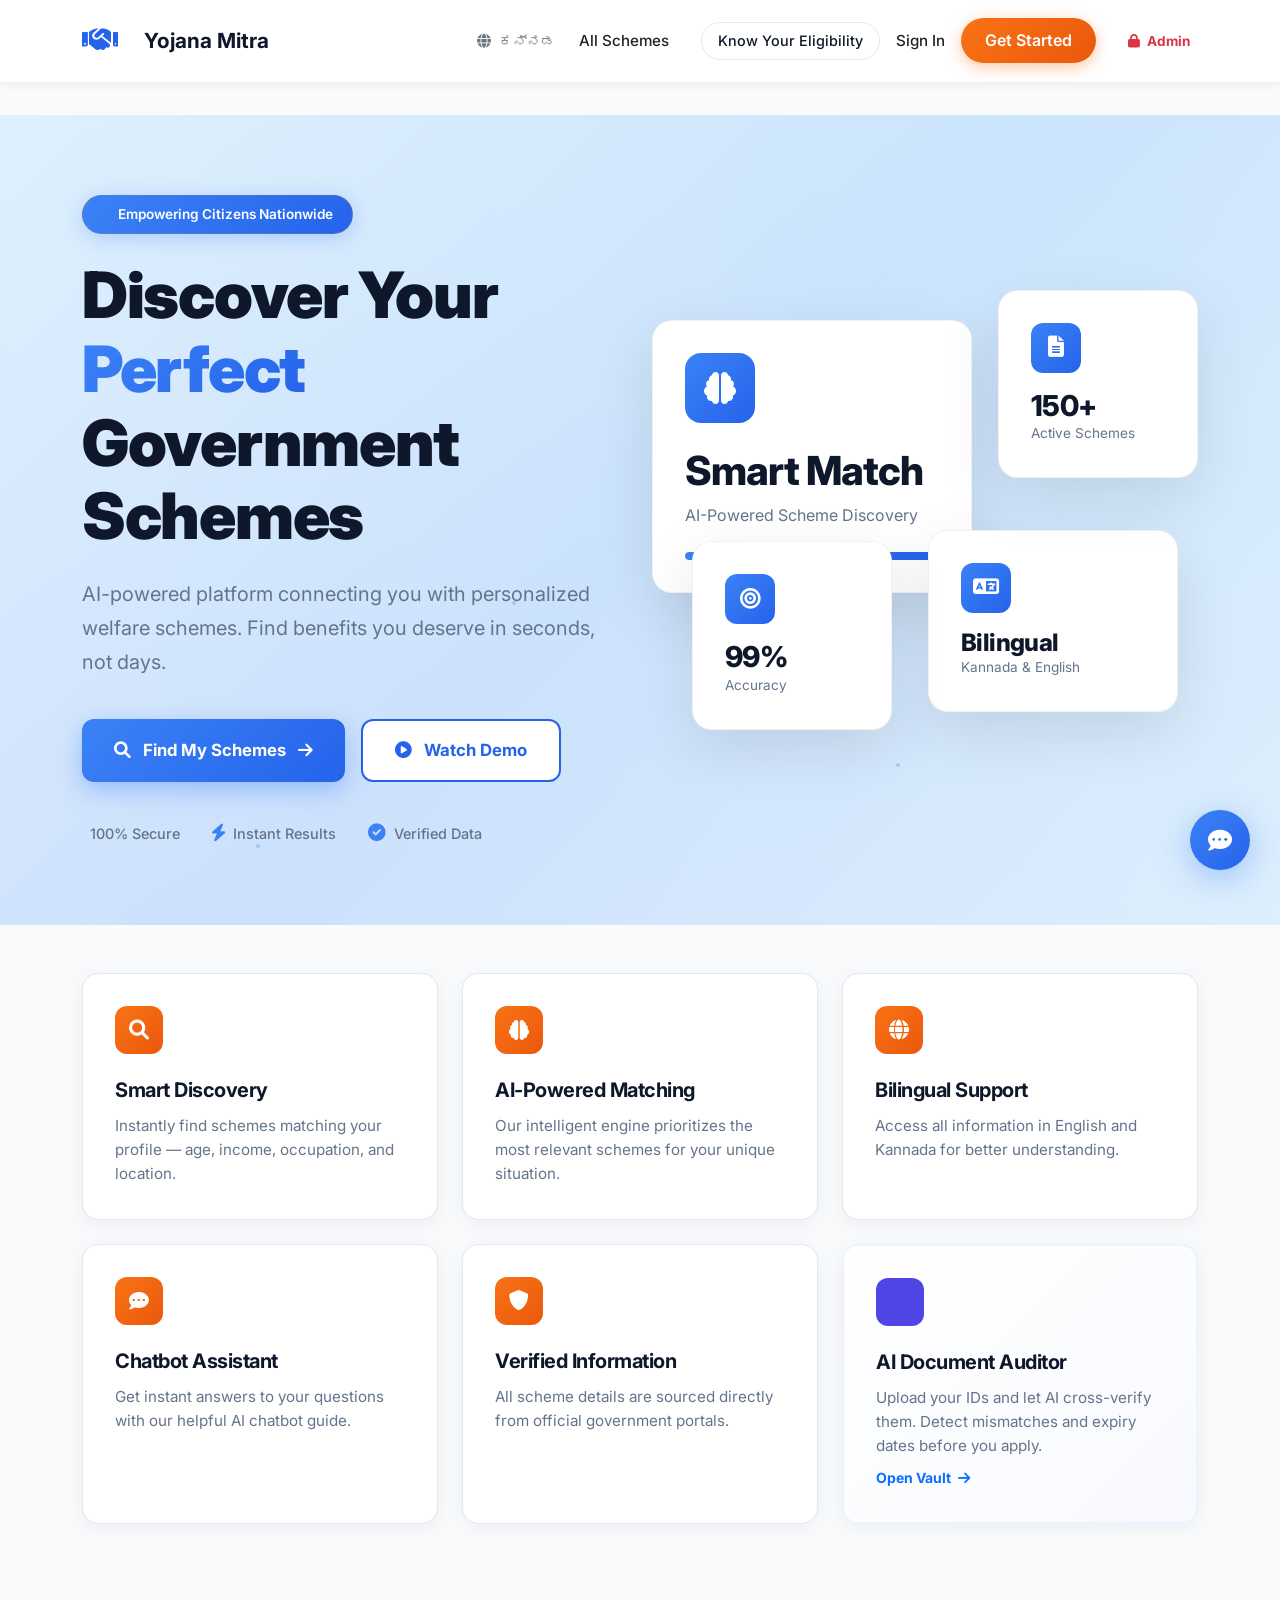
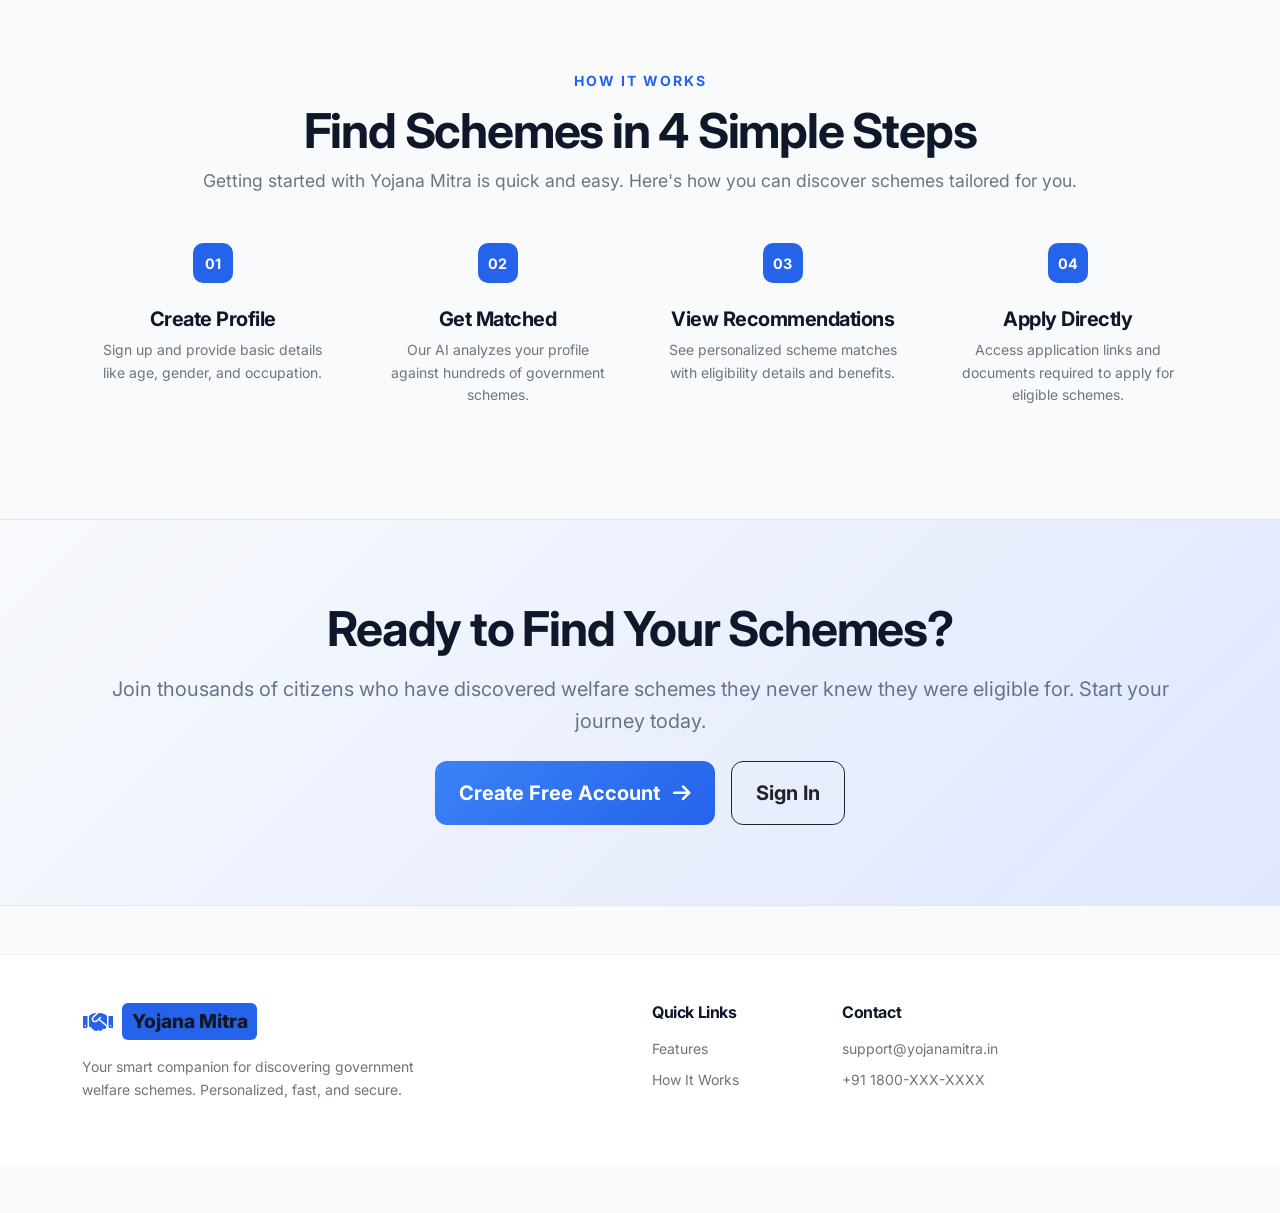
==== commit f218d7da: "feat: implement AI Document Vault, Readiness Audit, and Portal Helper" ====
--- a/static/index.html
+++ b/static/index.html
@@ -51,6 +51,11 @@
                         style="font-size: 0.95rem;">Sign In</a>
 
                     <button class="btn-gradient guest-only border-0" onclick="showPage('register')">Get Started</button>
+
+                    <a href="/vault.html" class="text-dark fw-medium text-decoration-none user-only me-3"
+                        style="display:none; font-size: 0.95rem;">
+                        <i class="fas fa-shield-halved me-1"></i> My Vault
+                    </a>
 
                     <!-- User Logged In State -->
                     <button class="btn-gradient user-only border-0" onclick="showPage('profile')"
@@ -253,12 +258,17 @@
                         </div>
                         <!-- Card 6 -->
                         <div class="col-md-4">
-                            <div class="feature-card">
-                                <div class="icon-square">
-                                    <i class="fas fa-mobile-alt"></i>
-                                </div>
-                                <h3>Mobile Friendly</h3>
-                                <p>Access Yojana Mitra anywhere, anytime on any device with our responsive design.</p>
+                            <div class="feature-card"
+                                style="border: 2px solid #eef2ff; background: linear-gradient(135deg, #ffffff 0%, #f8faff 100%);">
+                                <div class="icon-square" style="background: #4f46e5; color: white;">
+                                    <i class="fas fa-shield-halved"></i>
+                                </div>
+                                <h3 class="text-indigo">AI Document Auditor</h3>
+                                <p>Upload your IDs and let AI cross-verify them. Detect mismatches and expiry dates
+                                    before you apply.</p>
+                                <a href="/vault.html"
+                                    class="small fw-bold text-decoration-none text-indigo mt-2 d-inline-block">Open
+                                    Vault <i class="fas fa-arrow-right ms-1"></i></a>
                             </div>
                         </div>
                     </div>
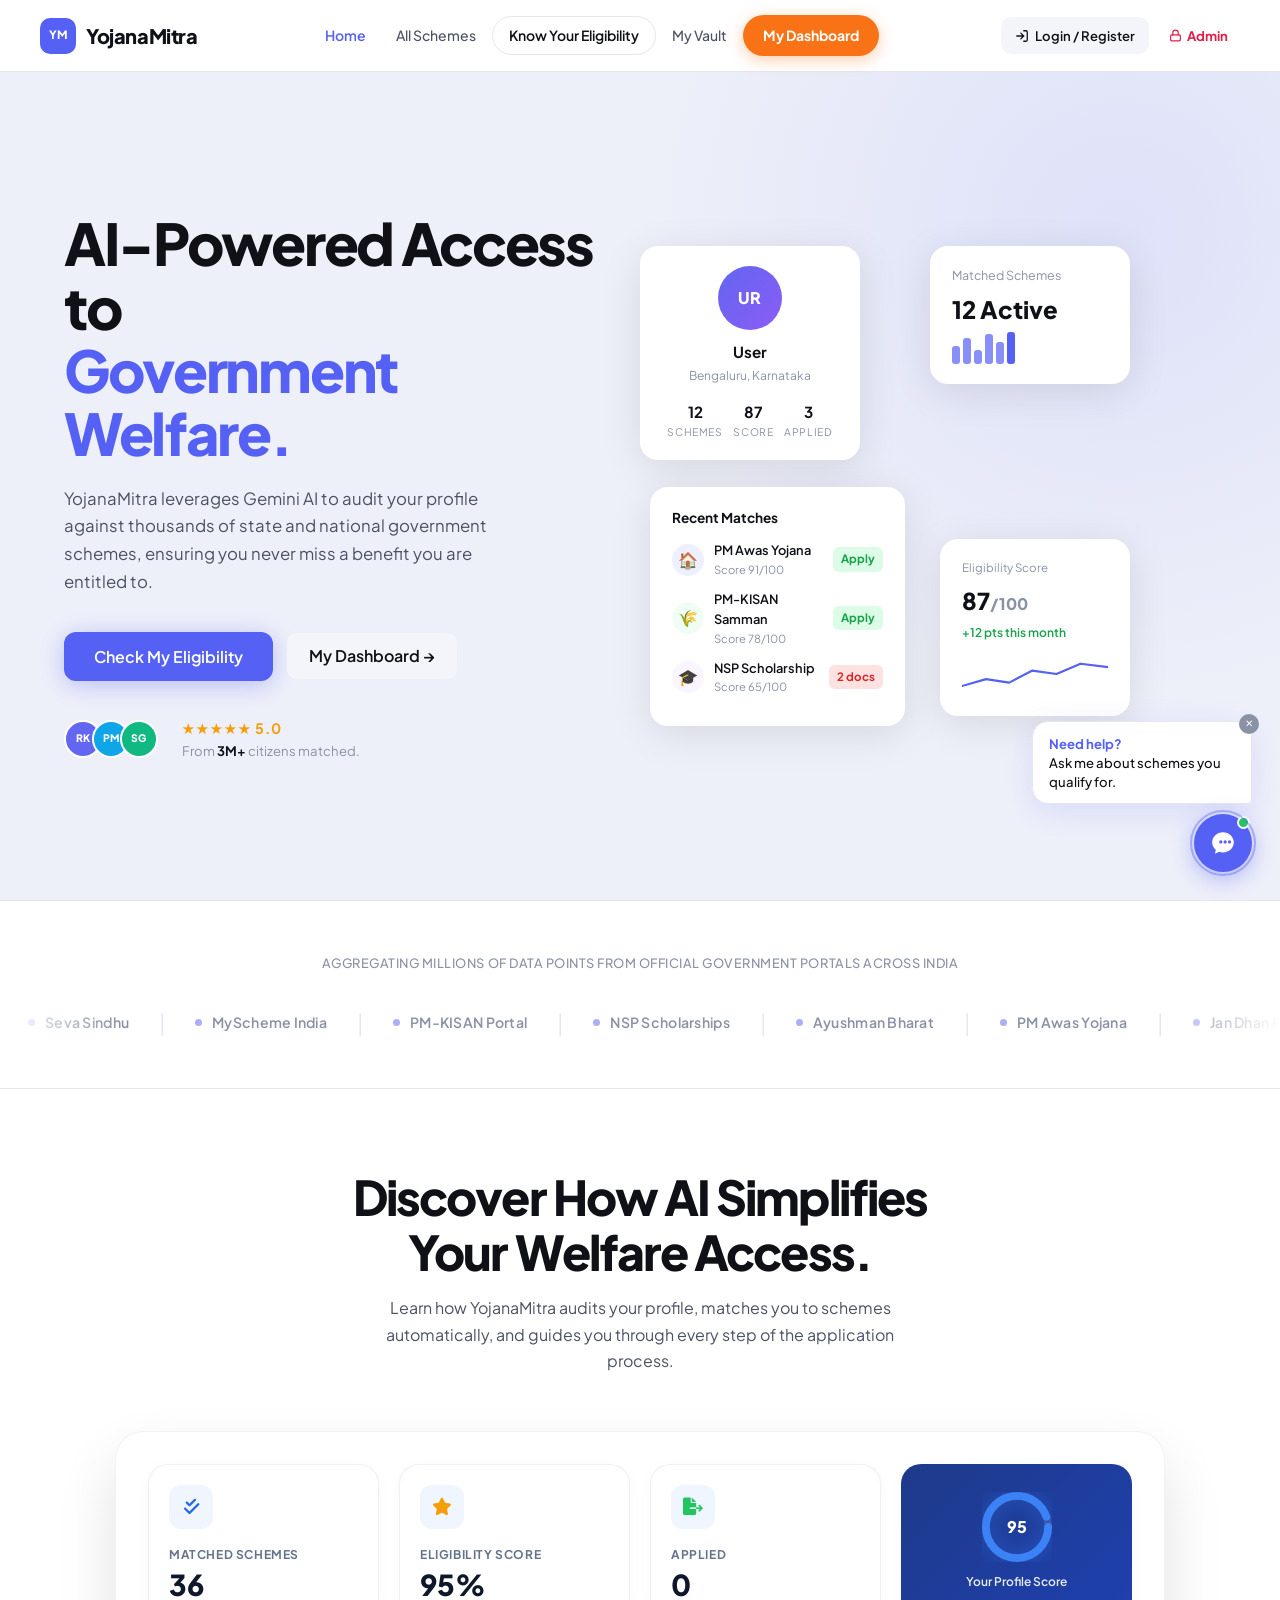
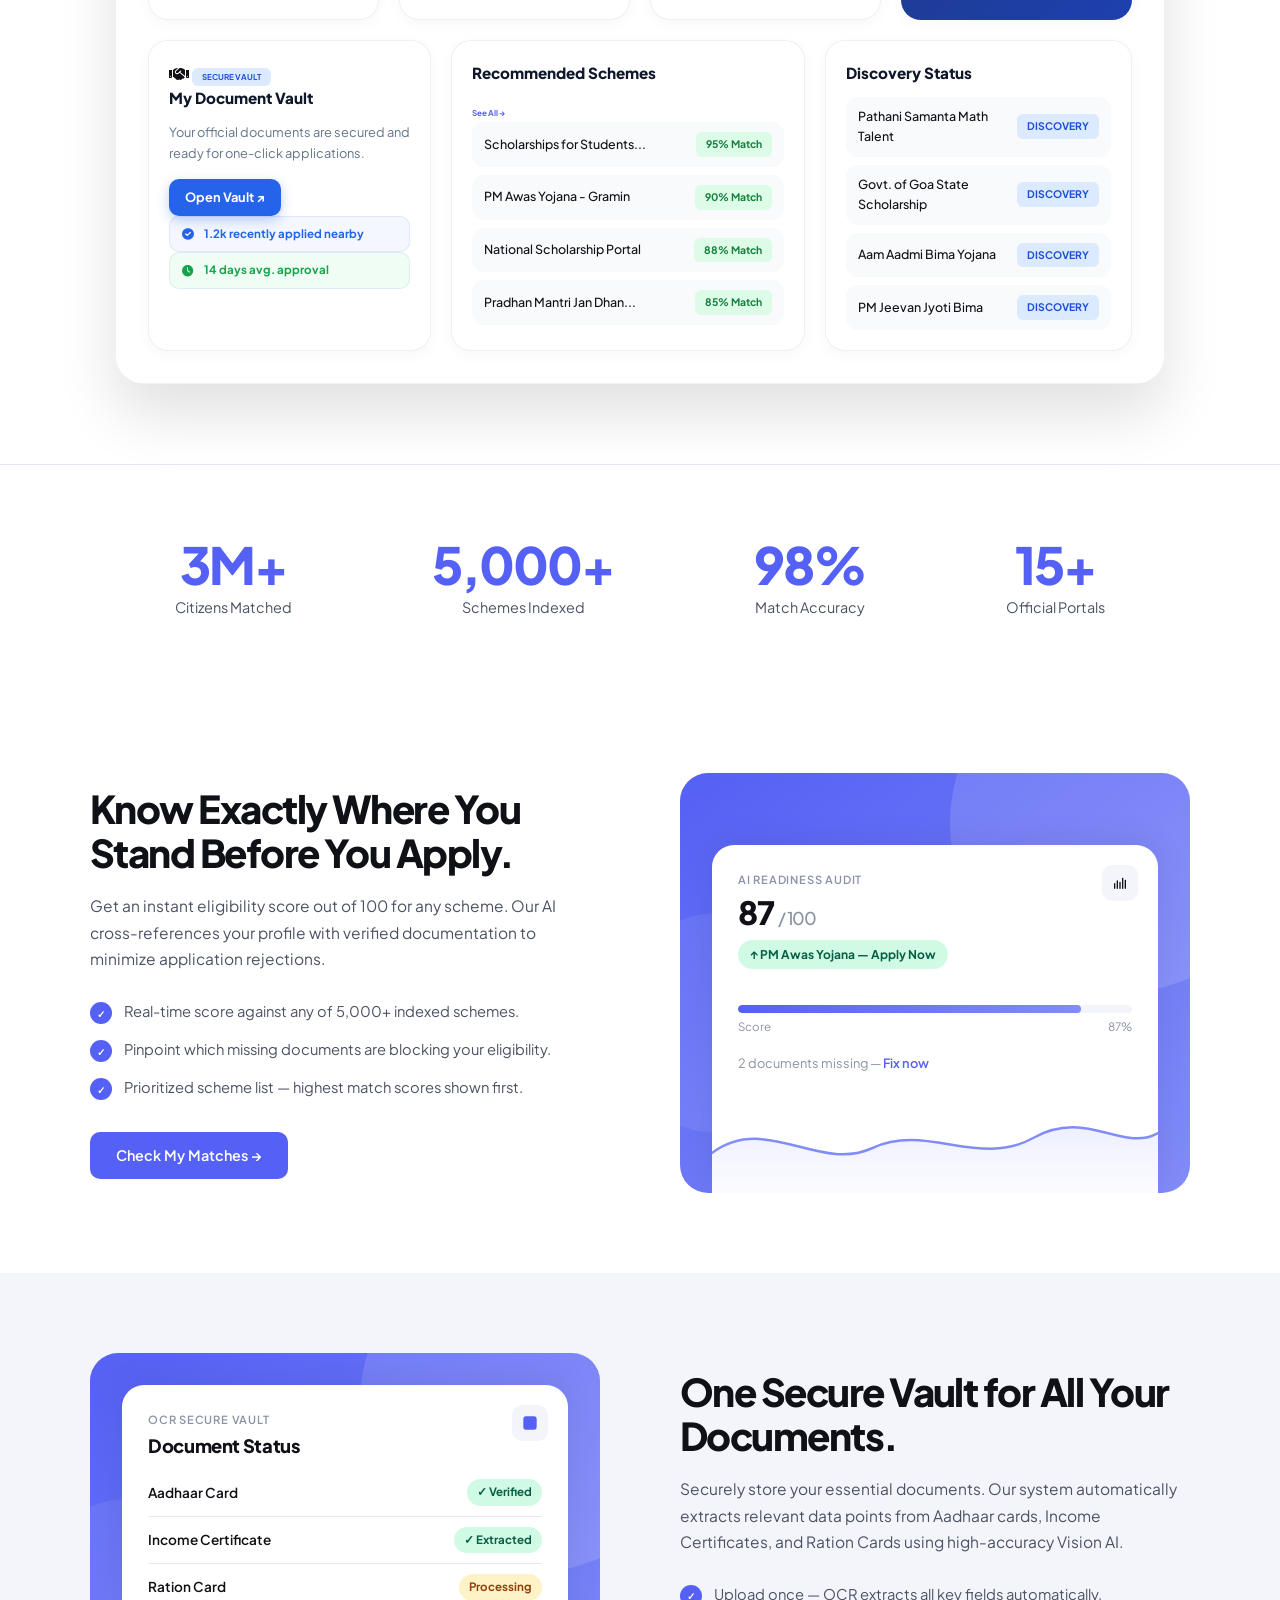
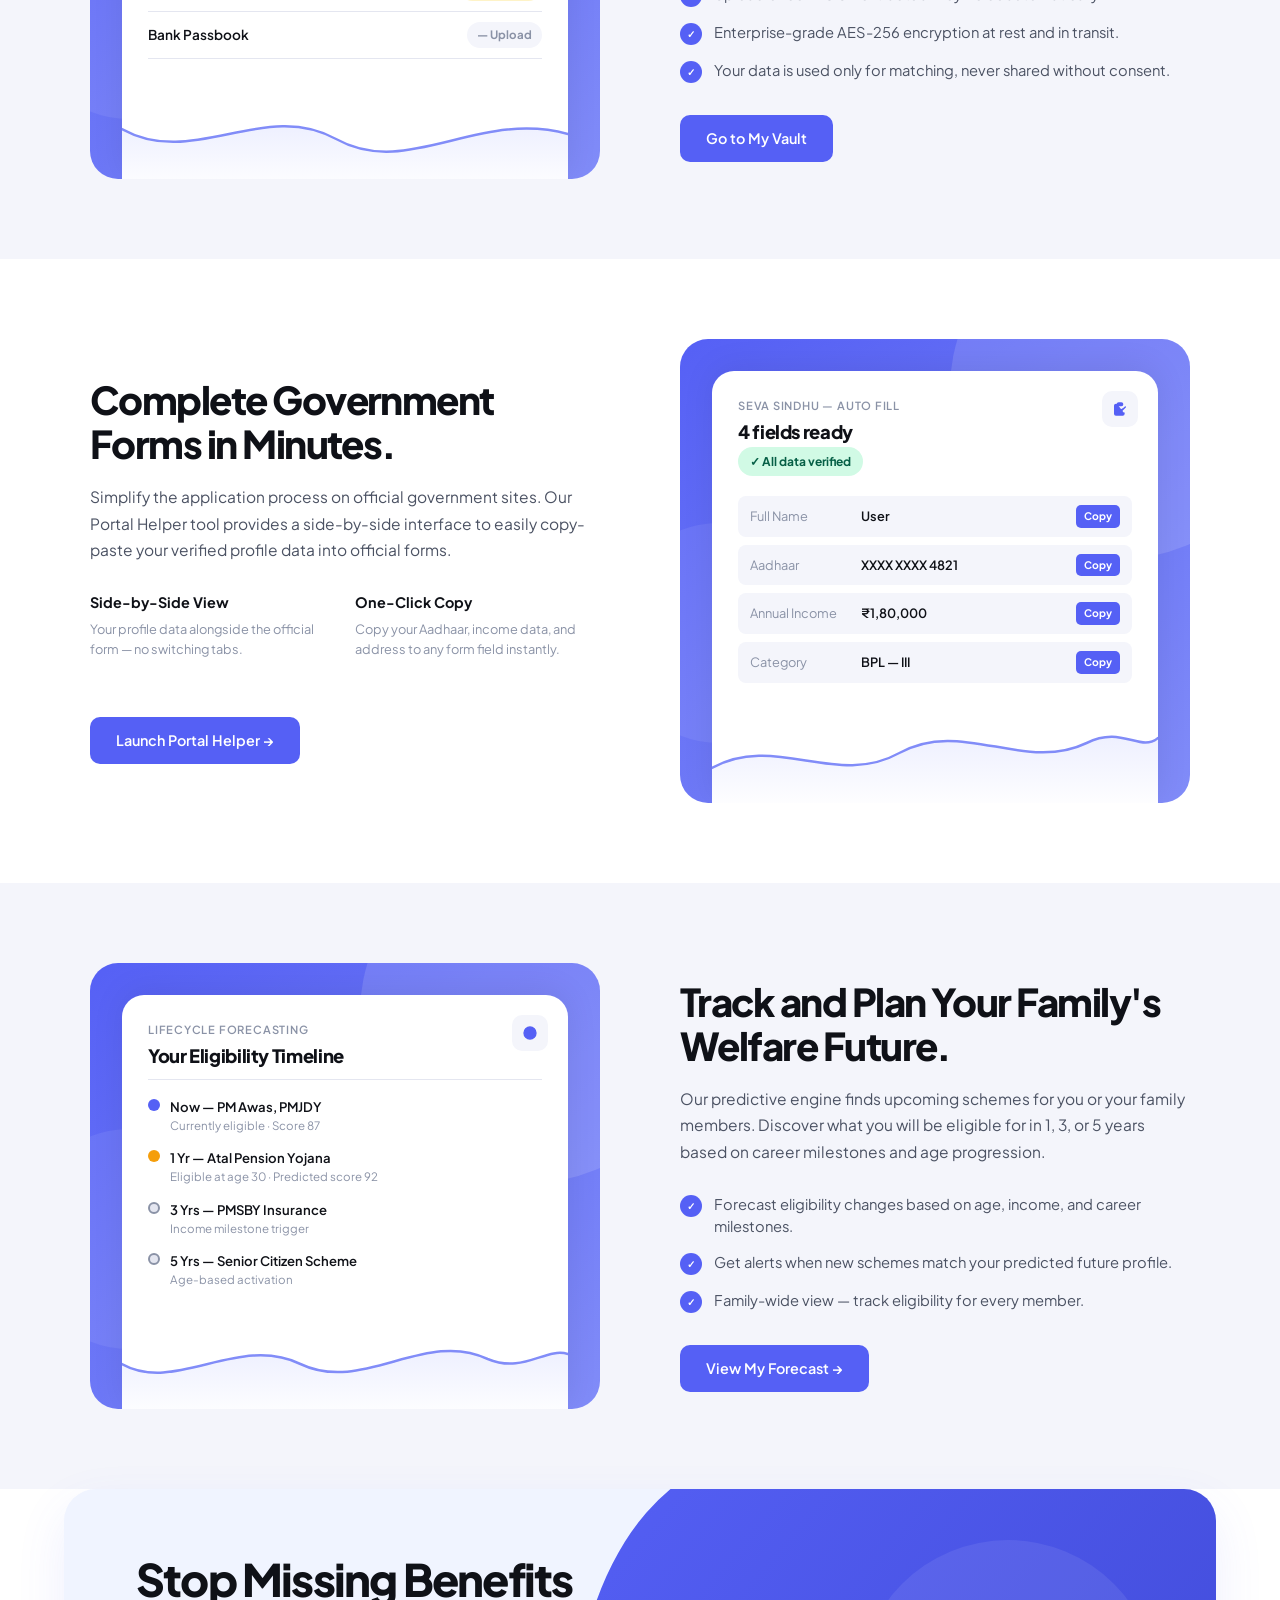
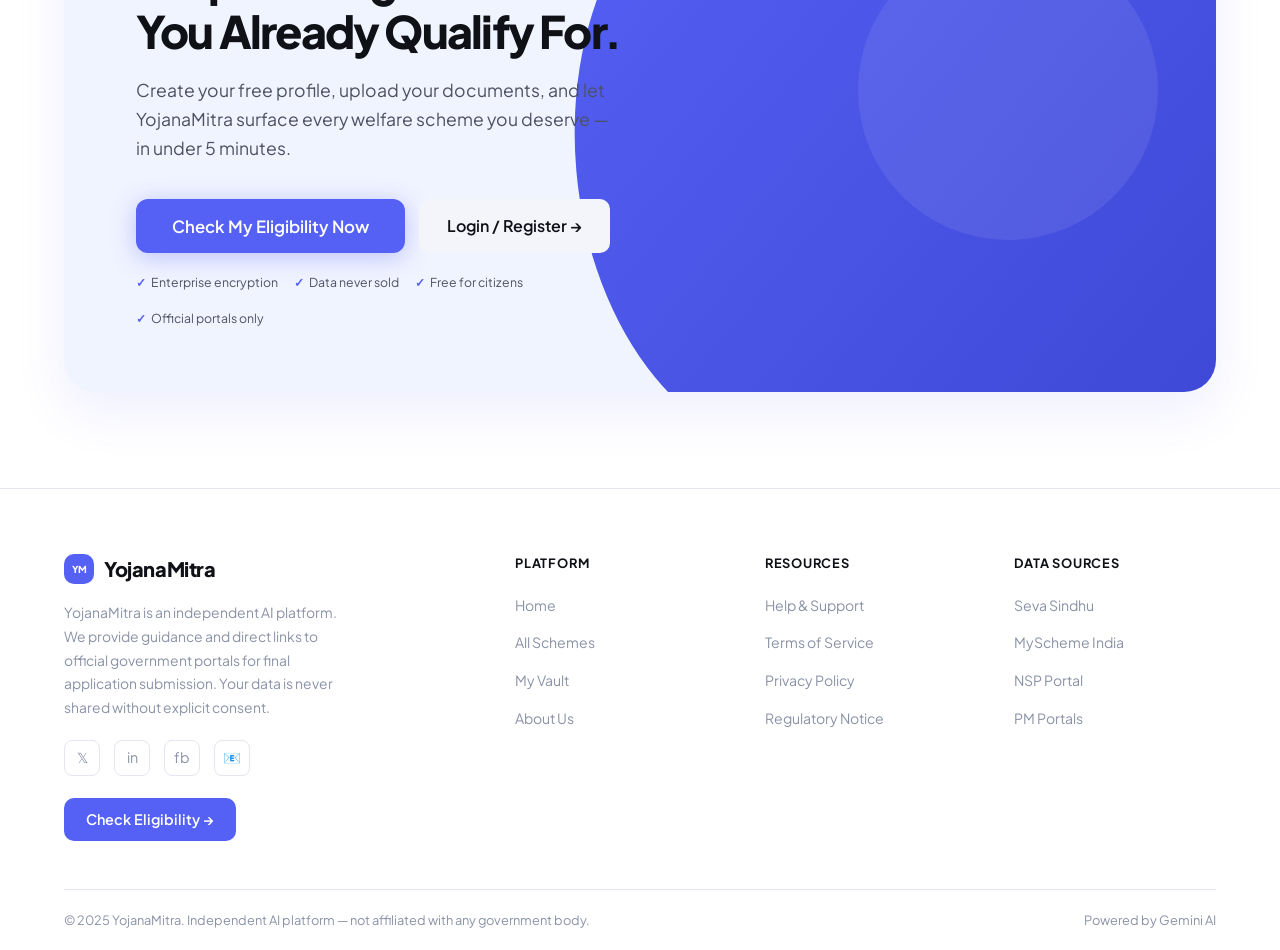
==== commit 58d6c93a: "Refactor Readiness UI and finalize aesthetics (Sanitized)" ====
--- a/static/index.html
+++ b/static/index.html
@@ -1,2961 +1,1621 @@
 <!DOCTYPE html>
 <html lang="en">
-
 <head>
-    <meta charset="UTF-8">
-    <meta name="viewport" content="width=device-width, initial-scale=1.0">
-    <title>YojanaMitra - Smart Welfare Portal</title>
-    <link href="https://cdn.jsdelivr.net/npm/bootstrap@5.3.2/dist/css/bootstrap.min.css" rel="stylesheet">
-    <link href="https://cdnjs.cloudflare.com/ajax/libs/font-awesome/6.0.0/css/all.min.css" rel="stylesheet">
-    <link href="style.css?v=2" rel="stylesheet">
-    <script src="https://accounts.google.com/gsi/client" async defer></script>
+<meta charset="UTF-8" />
+<meta name="viewport" content="width=device-width, initial-scale=1.0" />
+<title>YojanaMitra — AI-Powered Access to Government Welfare</title>
+<link rel="preconnect" href="https://fonts.googleapis.com" />
+<link rel="preconnect" href="https://fonts.gstatic.com" crossorigin />
+<link href="https://fonts.googleapis.com/css2?family=Plus+Jakarta+Sans:wght@300;400;500;600;700;800&display=swap" rel="stylesheet" />
+<link href="https://cdnjs.cloudflare.com/ajax/libs/font-awesome/6.0.0/css/all.min.css" rel="stylesheet" />
+ 
+<style>
+/* ─────────────────────────────────────────────────────────────
+   ROOT & RESET
+───────────────────────────────────────────────────────────── */
+*, *::before, *::after { box-sizing: border-box; margin: 0; padding: 0; }
+html { scroll-behavior: smooth; }
+ 
+:root {
+  --white: #ffffff;
+  --bg-page: #f4f5fb;          /* very light lavender-white */
+  --bg-hero: #eef0f9;
+  --accent: #5560f5;           /* Cluster's signature indigo/blue-purple */
+  --accent-dark: #3d47d4;
+  --accent-light: #eef0ff;
+  --text-dark: #0f1117;
+  --text-mid: #4b5263;
+  --text-muted: #8a92a6;
+  --green: #22c55e;
+  --red: #ef4444;
+  --border: #e4e6f0;
+  --card-bg: #ffffff;
+  --radius-sm: 10px;
+  --radius: 18px;
+  --radius-lg: 24px;
+  --font: 'Plus Jakarta Sans', sans-serif;
+}
+ 
+body {
+  font-family: var(--font);
+  background: var(--white);
+  color: var(--text-dark);
+  overflow-x: hidden;
+  font-size: 16px;
+  line-height: 1.6;
+}
+
+i.fas, i.fa-solid { font-family: "Font Awesome 6 Free" !important; font-weight: 900; }
+ 
+a { text-decoration: none; color: inherit; }
+img { max-width: 100%; }
+ 
+/* ─────────────────────────────────────────────────────────────
+   HEADER
+───────────────────────────────────────────────────────────── */
+header {
+  position: sticky;
+  top: 0; z-index: 200;
+  background: rgba(255,255,255,0.92);
+  backdrop-filter: blur(16px);
+  border-bottom: 1px solid var(--border);
+  padding: 0 40px;
+  height: 72px;
+  display: flex;
+  align-items: center;
+  justify-content: space-between;
+  gap: 12px;
+}
+ 
+.logo {
+  display: flex; align-items: center; gap: 10px;
+  font-weight: 800; font-size: 1.25rem; color: var(--text-dark);
+  letter-spacing: -0.02em;
+}
+.logo-mark {
+  width: 36px; height: 36px; border-radius: 10px;
+  background: var(--accent);
+  display: grid; place-items: center;
+  color: white; font-size: 0.72rem; font-weight: 800;
+  letter-spacing: -0.5px;
+  font-family: var(--font);
+}
+ 
+nav { display: flex; align-items: center; gap: 2px; }
+nav a {
+  padding: 8px 14px;
+  border-radius: 8px;
+  font-size: 0.875rem; font-weight: 500;
+  color: var(--text-mid);
+  transition: background 0.18s, color 0.18s;
+  white-space: nowrap;
+}
+nav a:hover { background: var(--bg-page); color: var(--text-dark); }
+nav a.active { color: var(--accent); font-weight: 600; }
+ 
+/* outlined nav link — "Know Your Eligibility" style */
+nav a.nav-outlined {
+  border: 1.5px solid var(--border);
+  border-radius: 100px;
+  padding: 7px 16px;
+  color: var(--text-dark);
+  font-weight: 600;
+}
+nav a.nav-outlined:hover { border-color: var(--accent); color: var(--accent); background: transparent; }
+ 
+/* filled orange CTA — "My Dashboard" style */
+nav a.nav-cta {
+  background: #f97316;
+  color: white;
+  border-radius: 100px;
+  padding: 9px 20px;
+  font-weight: 700;
+  font-size: 0.875rem;
+  box-shadow: 0 4px 16px rgba(249,115,22,0.35);
+}
+nav a.nav-cta:hover { background: #ea6a0a; color: white; }
+ 
+.header-actions { display: flex; align-items: center; gap: 8px; flex-shrink: 0; }
+ 
+.lang-switcher {
+  display: flex;
+  border: 1.5px solid var(--border);
+  border-radius: 8px; overflow: hidden;
+}
+.lang-switcher button {
+  background: none; border: none; cursor: pointer;
+  font-family: var(--font); font-size: 0.8rem; font-weight: 600;
+  padding: 6px 13px; color: var(--text-muted);
+  transition: all 0.18s;
+}
+.lang-switcher button.on { background: var(--accent); color: white; }
+ 
+.btn {
+  display: inline-flex; align-items: center; gap: 6px;
+  padding: 10px 22px; border-radius: 10px;
+  font-family: var(--font); font-size: 0.875rem; font-weight: 600;
+  cursor: pointer; border: none; transition: all 0.2s;
+}
+.btn-ghost { background: var(--bg-page); color: var(--text-dark); }
+.btn-ghost:hover { background: var(--border); }
+.btn-dark { background: var(--text-dark); color: white; border-radius: 12px; padding: 11px 26px; }
+.btn-dark:hover { background: #1e2330; }
+.btn-primary { background: var(--accent); color: white; }
+.btn-primary:hover { background: var(--accent-dark); }
+ 
+/* ─────────────────────────────────────────────────────────────
+   HERO — split layout (text left, floating cards right)
+───────────────────────────────────────────────────────────── */
+.hero {
+  background: var(--bg-hero);
+  min-height: calc(100vh - 72px);
+  display: grid;
+  grid-template-columns: 1fr 1fr;
+  align-items: center;
+  gap: 0;
+  padding: 64px 64px 64px;
+  position: relative;
+  overflow: hidden;
+}
+ 
+/* subtle diagonal swoosh like Cluster */
+.hero::before {
+  content: '';
+  position: absolute;
+  width: 900px; height: 900px;
+  background: radial-gradient(ellipse at 60% 40%, rgba(85,96,245,0.1) 0%, transparent 65%);
+  top: -200px; right: -200px;
+  pointer-events: none;
+}
+ 
+.hero-left { padding-right: 40px; }
+ 
+.hero-left h1 {
+  font-size: clamp(2.6rem, 4.5vw, 3.8rem);
+  font-weight: 800;
+  line-height: 1.1;
+  letter-spacing: -0.04em;
+  color: var(--text-dark);
+  margin-bottom: 20px;
+}
+.hero-left h1 span { color: var(--accent); }
+ 
+.hero-left p {
+  font-size: 1.05rem;
+  color: var(--text-mid);
+  font-weight: 400;
+  line-height: 1.65;
+  max-width: 460px;
+  margin-bottom: 36px;
+}
+ 
+.hero-cta-row { display: flex; align-items: center; gap: 14px; flex-wrap: wrap; }
+.btn-hero {
+  background: var(--accent);
+  color: white; font-size: 1rem;
+  padding: 14px 30px; border-radius: 12px;
+  border: none; cursor: pointer; font-family: var(--font); font-weight: 600;
+  transition: background 0.2s, transform 0.15s;
+  box-shadow: 0 4px 24px rgba(85,96,245,0.35);
+}
+.btn-hero:hover { background: var(--accent-dark); transform: translateY(-1px); }
+ 
+.hero-rating {
+  display: flex; align-items: center; gap: 10px;
+  margin-top: 36px;
+}
+.rating-avatars {
+  display: flex;
+}
+.rating-avatars .av {
+  width: 38px; height: 38px; border-radius: 50%;
+  border: 2.5px solid white;
+  margin-right: -10px;
+  font-size: 0.65rem;
+  font-weight: 800;
+  letter-spacing: 0.02em;
+  display: grid; place-items: center;
+  overflow: hidden;
+  font-family: var(--font);
+  color: white;
+}
+.rating-avatars .av:last-child { margin-right: 0; }
+.av-rk { background: #6366f1; }
+.av-pm { background: #0ea5e9; }
+.av-sg { background: #10b981; }
+.rating-info { margin-left: 14px; }
+.stars { color: #f59e0b; font-size: 0.9rem; letter-spacing: 1px; }
+.rating-text { font-size: 0.82rem; color: var(--text-muted); }
+.rating-text strong { color: var(--text-dark); }
+ 
+/* ── HERO RIGHT — floating UI cards ── */
+.hero-right {
+  position: relative;
+  height: 520px;
+  display: flex;
+  align-items: center;
+  justify-content: center;
+  max-width: 480px;
+}
+ 
+.ui-card {
+  background: white;
+  border-radius: var(--radius);
+  box-shadow: 0 8px 40px rgba(0,0,0,0.10);
+  padding: 20px 22px;
+  position: absolute;
+}
+ 
+/* Profile card — top left area */
+.card-profile {
+  width: 220px;
+  top: 20px; left: 0;
+  text-align: center;
+  animation: floatA 4s ease-in-out infinite;
+}
+.card-profile .av-large {
+  width: 64px; height: 64px; border-radius: 50%;
+  background: linear-gradient(135deg, #6366f1, #8b5cf6);
+  margin: 0 auto 10px;
+  display: grid; place-items: center;
+  font-size: 1rem; font-weight: 800;
+  color: white; letter-spacing: 0.03em;
+  font-family: var(--font);
+}
+.card-profile h4 { font-size: 0.95rem; font-weight: 700; margin-bottom: 2px; }
+.card-profile .loc { font-size: 0.75rem; color: var(--text-muted); margin-bottom: 14px; }
+.profile-stats { display: flex; justify-content: space-around; }
+.ps { text-align: center; }
+.ps .n { font-size: 0.95rem; font-weight: 700; }
+.ps .l { font-size: 0.65rem; color: var(--text-muted); text-transform: uppercase; letter-spacing: 0.06em; }
+ 
+/* Spent card — top right */
+.card-spent {
+  width: 200px;
+  top: 20px; right: -10px;
+  animation: floatB 4.5s ease-in-out infinite;
+}
+.card-spent .label { font-size: 0.78rem; color: var(--text-muted); margin-bottom: 4px; }
+.card-spent .amount { font-size: 1.5rem; font-weight: 800; color: var(--text-dark); }
+.mini-bars {
+  display: flex; align-items: flex-end; gap: 3px; margin-top: 4px;
+  height: 32px;
+}
+.mini-bar {
+  width: 8px; border-radius: 3px;
+  background: var(--accent);
+  opacity: 0.7;
+}
+ 
+/* Transfers card — bottom left */
+.card-transfers {
+  width: 255px;
+  bottom: 20px; left: 10px;
+  animation: floatC 5s ease-in-out infinite;
+}
+.card-transfers h5 { font-size: 0.85rem; font-weight: 700; margin-bottom: 12px; }
+.transfer-row {
+  display: flex; align-items: center; gap: 10px;
+  margin-bottom: 10px; font-size: 0.8rem;
+}
+.transfer-row .t-av {
+  width: 32px; height: 32px; border-radius: 50%; flex-shrink: 0;
+  display: grid; place-items: center; font-size: 1rem;
+}
+.t-blue { background: #eef0ff; }
+.t-green { background: #f0fdf4; }
+.t-purple { background: #faf5ff; }
+.transfer-row .t-info { flex: 1; }
+.transfer-row .t-name { font-weight: 600; font-size: 0.8rem; }
+.transfer-row .t-time { font-size: 0.7rem; color: var(--text-muted); }
+.tag-pos { background: #dcfce7; color: #16a34a; font-size: 0.72rem; font-weight: 700; padding: 3px 8px; border-radius: 6px; }
+.tag-neg { background: #fee2e2; color: #dc2626; font-size: 0.72rem; font-weight: 700; padding: 3px 8px; border-radius: 6px; }
+ 
+/* Earnings card — bottom right */
+.card-earnings {
+  width: 190px;
+  bottom: 30px; right: -10px;
+  animation: floatD 3.8s ease-in-out infinite;
+}
+.card-earnings .label { font-size: 0.72rem; color: var(--text-muted); margin-bottom: 4px; }
+.card-earnings .amount { font-size: 1.45rem; font-weight: 800; }
+.card-earnings .change { font-size: 0.75rem; color: #16a34a; font-weight: 600; margin: 4px 0 10px; }
+.mini-line {
+  width: 100%; height: 44px;
+  background: none;
+  position: relative;
+  overflow: visible;
+}
+.mini-line svg { width: 100%; height: 100%; }
+ 
+@keyframes floatA { 0%,100%{transform:translateY(0)} 50%{transform:translateY(-10px)} }
+@keyframes floatB { 0%,100%{transform:translateY(0)} 50%{transform:translateY(-14px)} }
+@keyframes floatC { 0%,100%{transform:translateY(0)} 50%{transform:translateY(-8px)} }
+@keyframes floatD { 0%,100%{transform:translateY(0)} 50%{transform:translateY(-12px)} }
+ 
+/* ── Google Translate widget overrides ── */
+#google_translate_element { display: flex; align-items: center; }
+#google_translate_element .goog-te-gadget { font-size: 0 !important; }
+#google_translate_element .goog-te-gadget-simple {
+  background: var(--bg-page) !important;
+  border: 1.5px solid var(--border) !important;
+  border-radius: 8px !important;
+  padding: 6px 10px !important;
+  font-size: 0.8rem !important;
+  font-family: var(--font) !important;
+  display: flex !important;
+  align-items: center !important;
+  cursor: pointer;
+  white-space: nowrap;
+}
+#google_translate_element .goog-te-gadget-simple span,
+#google_translate_element .goog-te-gadget-simple .goog-te-menu-value span {
+  color: var(--text-dark) !important;
+  font-weight: 600 !important;
+  font-family: var(--font) !important;
+  font-size: 0.8rem !important;
+  border: none !important;
+}
+#google_translate_element .goog-te-gadget-simple img { display: inline-block; }
+/* hide "Powered by Google" bar at top */
+.goog-te-banner-frame { display: none !important; }
+body { top: 0 !important; }
+.skiptranslate { display: none !important; }
+ 
+/* ─────────────────────────────────────────────────────────────
+   LOGO TRUST STRIP — MARQUEE
+───────────────────────────────────────────────────────────── */
+.trust-strip {
+  padding: 52px 0 44px;
+  text-align: center;
+  background: white;
+  border-top: 1px solid var(--border);
+  border-bottom: 1px solid var(--border);
+}
+.trust-strip-label {
+  font-size: 0.8rem;
+  color: var(--text-muted);
+  margin-bottom: 28px;
+  font-weight: 500;
+  letter-spacing: 0.04em;
+  text-transform: uppercase;
+}
+ 
+/* marquee track */
+.marquee-outer {
+  overflow: hidden;
+  position: relative;
+  width: 100%;
+}
+/* fade edges */
+.marquee-outer::before,
+.marquee-outer::after {
+  content: '';
+  position: absolute;
+  top: 0; bottom: 0;
+  width: 120px;
+  z-index: 2;
+  pointer-events: none;
+}
+.marquee-outer::before { left: 0; background: linear-gradient(to right, white, transparent); }
+.marquee-outer::after  { right: 0; background: linear-gradient(to left, white, transparent); }
+ 
+.marquee-track {
+  display: flex;
+  width: max-content;
+  animation: marquee-slide 28s linear infinite;
+}
+.marquee-track:hover { animation-play-state: paused; }
+ 
+@keyframes marquee-slide {
+  0%   { transform: translateX(0); }
+  100% { transform: translateX(-50%); }
+}
+ 
+.logo-pill {
+  display: inline-flex; align-items: center; gap: 10px;
+  color: var(--text-muted); font-size: 0.88rem; font-weight: 600;
+  letter-spacing: 0.02em;
+  padding: 10px 28px;
+  white-space: nowrap;
+  flex-shrink: 0;
+}
+.logo-pill .lp-dot {
+  width: 7px; height: 7px;
+  border-radius: 50%;
+  background: var(--accent);
+  flex-shrink: 0;
+  opacity: 0.5;
+}
+ 
+/* separator dot between pills */
+.pill-sep {
+  color: var(--border);
+  font-size: 1.4rem;
+  align-self: center;
+  flex-shrink: 0;
+  padding: 0 2px;
+  line-height: 1;
+  font-weight: 300;
+}
+ 
+/* ─────────────────────────────────────────────────────────────
+   DISCOVER SECTION — centered heading + big dashboard mock
+───────────────────────────────────────────────────────────── */
+.discover {
+  padding: 80px 64px;
+  background: white;
+  text-align: center;
+}
+.discover h2 {
+  font-size: clamp(2rem, 4vw, 3rem);
+  font-weight: 800; letter-spacing: -0.04em; line-height: 1.15;
+  margin-bottom: 16px;
+}
+.discover > p {
+  font-size: 1rem; color: var(--text-mid);
+  max-width: 560px; margin: 0 auto 56px;
+  line-height: 1.65;
+}
+ 
+/* Mocked dashboard */
+.dashboard-mock {
+  display: block !important;
+  background: white !important;
+  padding: 32px !important;
+  border-radius: 28px !important;
+  box-shadow: 0 30px 60px rgba(0,0,0,0.12) !important;
+  border: 1px solid rgba(0,0,0,0.05) !important;
+  max-width: 1050px !important;
+  margin: 0 auto;
+  text-align: left;
+  position: relative;
+}
+
+.mock-grid {
+  display: grid;
+  grid-template-columns: repeat(4, 1fr);
+  gap: 20px;
+  width: 100%;
+}
+
+.mock-card {
+  background: white;
+  border-radius: 20px;
+  padding: 20px;
+  border: 1px solid rgba(0,0,0,0.06);
+  box-shadow: 0 4px 15px rgba(0,0,0,0.03);
+  text-align: left;
+  transition: all 0.3s ease;
+}
+
+.mock-card:hover { transform: translateY(-3px); box-shadow: 0 10px 25px rgba(0,0,0,0.06); }
+
+/* KPI CARDS */
+.mkpi-icon {
+  width: 44px; height: 44px;
+  border-radius: 12px;
+  background: #eff6ff;
+  color: #2563eb;
+  display: flex; align-items: center; justify-content: center;
+  font-size: 1.1rem;
+  margin-bottom: 16px;
+}
+.mkpi-label { font-size: 0.75rem; color: #64748b; font-weight: 700; text-transform: uppercase; letter-spacing: 0.05em; margin-bottom: 6px; }
+.mkpi-val { font-size: 1.8rem; font-weight: 800; color: #0f172a; line-height: 1; }
+
+/* GAUGE CARD */
+.mock-card.gauge-card {
+  background: linear-gradient(135deg, #1e3a8a 0%, #1e40af 100%);
+  color: white;
+  display: flex;
+  flex-direction: column;
+  justify-content: center;
+  align-items: center;
+  padding: 20px;
+  border: none;
+}
+.mock-gauge {
+  position: relative;
+  width: 70px; height: 70px;
+  margin-bottom: 10px;
+}
+.mock-gauge-circle { fill: none; stroke: rgba(255,255,255,0.1); stroke-width: 4; }
+.mock-gauge-fill { 
+  fill: none; stroke: #3b82f6; stroke-width: 4; stroke-linecap: round; 
+  stroke-dasharray: 100; stroke-dashoffset: 5; 
+  filter: drop-shadow(0 0 5px rgba(59, 130, 246, 0.5));
+}
+.mock-gauge-val { position: absolute; top:50%; left:50%; transform:translate(-50%,-50%); font-size: 1rem; font-weight: 800; }
+.mock-gauge-label { font-size: 0.75rem; font-weight: 600; opacity: 0.9; text-align: center; }
+
+/* SECOND ROW */
+.mock-grid-bottom {
+  display: grid;
+  grid-template-columns: 1.2fr 1.5fr 1.3fr;
+  gap: 20px;
+  margin-top: 20px;
+}
+
+.mock-card h5 { font-size: 0.95rem; font-weight: 800; color: #0f172a; margin-bottom: 12px; display: flex; align-items: center; gap: 8px; }
+.mock-card p { font-size: 0.8rem; color: #64748b; line-height: 1.6; margin-bottom: 16px; }
+
+.mock-btn {
+  width: max-content;
+  padding: 8px 16px;
+  background: #2563eb;
+  color: white;
+  border-radius: 10px;
+  font-size: 0.8rem;
+  font-weight: 700;
+  border: none;
+  cursor: pointer;
+  box-shadow: 0 4px 12px rgba(37, 99, 235, 0.3);
+}
+
+/* LISTS */
+.mock-list-item {
+  display: flex; align-items: center; justify-content: space-between;
+  padding: 10px 12px;
+  background: #f8fafc;
+  border-radius: 12px;
+  margin-bottom: 8px;
+  font-size: 0.78rem;
+  font-weight: 500;
+  transition: all 0.2s;
+}
+.mock-list-item:hover { background: #eff6ff; transform: translateX(5px); }
+.mock-list-item:last-child { margin-bottom: 0; }
+.mock-tag { font-size: 0.65rem; font-weight: 700; padding: 4px 10px; border-radius: 6px; }
+.tag-green { background: #dcfce7; color: #15803d; }
+.tag-blue { background: #dbeafe; color: #1d4ed8; }
+
+.insight-pills { display: flex; flex-direction: column; gap: 8px; }
+.insight-pill {
+  display: flex; align-items: center; gap: 10px;
+  background: rgba(37, 99, 235, 0.05);
+  color: #2563eb;
+  padding: 8px 12px;
+  border-radius: 10px;
+  font-size: 0.72rem;
+  font-weight: 700;
+  border: 1px solid rgba(37, 99, 235, 0.1);
+}
+
+.dash-cards-row { display: none; }
+ 
+/* ─────────────────────────────────────────────────────────────
+   STATS ROW
+───────────────────────────────────────────────────────────── */
+.stats-row {
+  padding: 64px 32px;
+  background: white;
+  display: flex;
+  justify-content: center;
+  gap: 40px 100px;
+  flex-wrap: wrap;
+  border-top: 1px solid var(--border);
+}
+.stat-item { padding: 10px 20px; text-align: center; }
+.stat-num {
+  font-size: clamp(2.2rem, 4vw, 3.5rem);
+  font-weight: 800;
+  color: var(--accent);
+  letter-spacing: -0.04em;
+  line-height: 1;
+  margin-bottom: 6px;
+}
+.stat-lbl { font-size: 0.9rem; color: var(--text-mid); font-weight: 400; }
+ 
+/* ─────────────────────────────────────────────────────────────
+   FEATURE ROW — alternating left-text / right-visual-in-blue-card
+───────────────────────────────────────────────────────────── */
+.feature-section { padding: 80px 64px; background: white; }
+.feature-section.gray { background: var(--bg-page); }
+ 
+.feature-row {
+  display: grid;
+  grid-template-columns: 1fr 1fr;
+  gap: 80px;
+  align-items: center;
+  max-width: 1100px;
+  margin: 0 auto;
+}
+
+.feature-row.flip .feature-visual-wrap { order: -1; }
+ 
+.feature-text h2 {
+  font-size: clamp(1.8rem, 3vw, 2.6rem);
+  font-weight: 800;
+  letter-spacing: -0.04em;
+  line-height: 1.15;
+  margin-bottom: 18px;
+}
+.feature-text p {
+  font-size: 0.97rem; color: var(--text-mid);
+  line-height: 1.7; margin-bottom: 28px;
+}
+ 
+.bullet-list { list-style: none; margin-bottom: 32px; }
+.bullet-list li {
+  display: flex; align-items: flex-start; gap: 12px;
+  font-size: 0.92rem; color: var(--text-mid);
+  margin-bottom: 14px; line-height: 1.5;
+}
+.bullet-list li::before {
+  content: '✓';
+  flex-shrink: 0;
+  width: 22px; height: 22px;
+  background: var(--accent);
+  color: white;
+  border-radius: 50%;
+  display: grid; place-items: center;
+  font-size: 0.65rem; font-weight: 800;
+  margin-top: 2px;
+}
+ 
+.mini-feature-grid { display: grid; grid-template-columns: 1fr 1fr; gap: 20px; margin-bottom: 30px; }
+.mini-feat h5 { font-size: 0.9rem; font-weight: 700; margin-bottom: 6px; }
+.mini-feat p { font-size: 0.8rem; color: var(--text-muted); line-height: 1.5; }
+ 
+/* ── Feature visual: blue gradient frame + floating white card ── */
+.feature-visual-wrap {
+  position: relative;
+}
+ 
+.blue-frame {
+  background: linear-gradient(145deg, var(--accent) 0%, #818cf8 100%);
+  border-radius: 28px;
+  padding: 32px 32px 0 32px;      /* no bottom padding — card bleeds to edge */
+  position: relative;
+  overflow: hidden;
+  min-height: 420px;
+  display: flex;
+  align-items: flex-end;
+  justify-content: center;
+}
+ 
+/* sweeping arc light — top right, like reference */
+.blue-frame::before {
+  content: '';
+  position: absolute;
+  width: 340px; height: 340px;
+  border-radius: 50%;
+  background: rgba(255,255,255,0.13);
+  top: -120px; right: -100px;
+  pointer-events: none;
+}
+/* second softer arc — bottom left */
+.blue-frame::after {
+  content: '';
+  position: absolute;
+  width: 220px; height: 220px;
+  border-radius: 50%;
+  background: rgba(255,255,255,0.07);
+  bottom: 60px; left: -70px;
+  pointer-events: none;
+}
+ 
+/* The white card — floats inside, bottom-anchored, no bottom radius */
+.floating-white-card {
+  background: white;
+  border-radius: 22px 22px 0 0;   /* flat bottom — bleeds into frame */
+  padding: 26px 26px 28px;
+  box-shadow: 0 -4px 32px rgba(0,0,0,0.08);
+  position: relative;
+  z-index: 2;
+  width: 100%;
+  overflow: hidden;               /* so SVG wave stays clipped inside */
+}
+ 
+/* top-right icon badge inside white card */
+.fw-icon-badge {
+  position: absolute;
+  top: 20px; right: 20px;
+  width: 36px; height: 36px;
+  background: var(--bg-page);
+  border-radius: 10px;
+  display: grid; place-items: center;
+}
+.fw-icon-badge svg {
+  width: 16px; height: 16px;
+  fill: var(--accent);
+}
+ 
+.fw-label {
+  font-size: 0.7rem;
+  color: var(--text-muted);
+  text-transform: uppercase;
+  letter-spacing: .07em;
+  margin-bottom: 6px;
+  font-weight: 600;
+}
+.fw-val {
+  font-size: 2rem;
+  font-weight: 800;
+  color: var(--text-dark);
+  letter-spacing: -0.04em;
+  line-height: 1.1;
+  margin-bottom: 10px;
+}
+.fw-val-sm {
+  font-size: 1.15rem;
+  font-weight: 800;
+  color: var(--text-dark);
+  letter-spacing: -0.02em;
+  line-height: 1.2;
+  margin-bottom: 12px;
+}
+.fw-badge {
+  display: inline-flex; align-items: center; gap: 5px;
+  background: #d1fae5; color: #065f46;
+  font-size: 0.75rem; font-weight: 700;
+  padding: 5px 12px; border-radius: 100px;
+  margin-bottom: 20px;
+}
+ 
+/* wave SVG at bottom of white card */
+.fw-wave {
+  display: block;
+  width: calc(100% + 52px);   /* bleed beyond padding */
+  margin: 20px -26px -28px;   /* pull to edges and bottom */
+  height: 100px;
+}
+ 
+/* progress bar */
+.fw-bar-wrap {
+  background: var(--bg-page);
+  border-radius: 6px; height: 8px;
+  margin: 16px 0 5px; overflow: hidden;
+}
+.fw-bar-fill {
+  height: 100%;
+  border-radius: 6px;
+  background: linear-gradient(90deg, var(--accent), #818cf8);
+}
+.fw-bar-labels {
+  display: flex; justify-content: space-between;
+  font-size: 0.72rem; color: var(--text-muted);
+  margin-bottom: 16px;
+}
+ 
+.doc-row {
+  display: flex; align-items: center; gap: 10px;
+  padding: 10px 0; border-bottom: 1px solid var(--border);
+}
+.doc-row:last-child { border-bottom: none; }
+.doc-row .dn { font-size: 0.85rem; font-weight: 600; flex: 1; color: var(--text-dark); }
+.doc-row .dt { font-size: 0.72rem; font-weight: 700; padding: 4px 10px; border-radius: 100px; white-space: nowrap; }
+.dt-ok   { background: #d1fae5; color: #065f46; }
+.dt-proc { background: #fef3c7; color: #92400e; }
+.dt-pend { background: var(--bg-page); color: var(--text-muted); }
+ 
+.portal-row {
+  display: flex; align-items: center; gap: 8px;
+  background: var(--bg-page); border-radius: 8px;
+  padding: 9px 12px; margin-bottom: 8px;
+  font-size: 0.8rem;
+}
+.portal-row .pf { color: var(--text-muted); flex: 1; }
+.portal-row .pv { font-weight: 600; flex: 2; }
+.copy-chip { background: var(--accent); color: white; font-size: 0.65rem; font-weight: 700; padding: 3px 8px; border-radius: 5px; cursor: pointer; flex-shrink: 0; }
+ 
+.tl-row { display: flex; gap: 10px; align-items: flex-start; margin-bottom: 12px; }
+.tl-dot { width: 12px; height: 12px; border-radius: 50%; flex-shrink: 0; margin-top: 3px; }
+.tl-now { background: var(--accent); }
+.tl-soon { background: #f59e0b; }
+.tl-future { background: var(--border); border: 2px solid var(--text-muted); }
+.tl-label { font-size: 0.82rem; font-weight: 600; }
+.tl-sub { font-size: 0.72rem; color: var(--text-muted); }
+ 
+/* ─────────────────────────────────────────────────────────────
+   CTA BANNER
+───────────────────────────────────────────────────────────── */
+.cta-section { padding: 0 64px 96px; background: white; }
+.cta-banner {
+  background: #f0f4ff;          /* Light unified background */
+  border-radius: 32px;
+  display: grid;
+  grid-template-columns: 55% 45%;
+  align-items: center;
+  position: relative;
+  overflow: hidden;
+  min-height: 420px;
+  box-shadow: 0 20px 50px rgba(85,96,245,0.1);
+}
+
+/* Fluid ribbon shape on the right */
+.cta-banner::after {
+  content: '';
+  position: absolute;
+  top: -50px; right: -50px; bottom: -50px;
+  width: 60%;
+  background: linear-gradient(135deg, var(--accent) 0%, #3d47d4 100%);
+  border-radius: 30% 70% 70% 30% / 50% 0% 0% 50%;
+  z-index: 0;
+  transform: rotate(-5deg);
+}
+
+/* Extra decorative bubble inside the ribbon */
+.cta-banner::before {
+  content: '';
+  position: absolute;
+  width: 300px; height: 300px; border-radius: 50%;
+  background: rgba(255,255,255,0.08);
+  top: 10%; right: 5%;
+  z-index: 1;
+  pointer-events: none;
+}
+ 
+.cta-left {
+  position: relative;
+  z-index: 1;
+  padding: 64px 48px 64px 72px;
+  display: flex;
+  flex-direction: column;
+  justify-content: center;
+  overflow: hidden;             /* nuclear option — text cannot escape */
+  min-width: 0;                 /* prevents grid blowout */
+}
+.cta-left h2 {
+  font-size: clamp(1.6rem, 2.6vw, 2.4rem);
+  font-weight: 800; letter-spacing: -0.04em;
+  line-height: 1.15; margin-bottom: 14px;
+  /* hard max so long words never reach the blue panel */
+  max-width: 100%;
+  word-break: break-word;
+}
+.cta-left p {
+  font-size: 0.95rem; color: var(--text-mid);
+  line-height: 1.65; margin-bottom: 28px;
+  max-width: 380px;
+}
+.trust-chips { display: flex; gap: 16px; flex-wrap: wrap; margin-top: 20px; }
+.tc { display: flex; align-items: center; gap: 5px; font-size: 0.77rem; color: var(--text-mid); }
+.tc::before { content: '✓'; color: var(--accent); font-weight: 700; }
+ 
+/* ─────────────────────────────────────────────────────────────
+   FOOTER
+───────────────────────────────────────────────────────────── */
+footer {
+  background: white;
+  border-top: 1px solid var(--border);
+  padding: 64px 64px 0;
+}
+.footer-grid {
+  display: grid;
+  grid-template-columns: 2fr 1fr 1fr 1fr;
+  gap: 48px;
+  margin-bottom: 48px;
+}
+.footer-brand .logo { margin-bottom: 16px; }
+.footer-brand p { font-size: 0.87rem; color: var(--text-muted); line-height: 1.7; max-width: 280px; margin-bottom: 20px; }
+.social-row { display: flex; gap: 14px; margin-bottom: 22px; }
+.social-row a {
+  width: 36px; height: 36px; border-radius: 8px;
+  border: 1.5px solid var(--border);
+  display: grid; place-items: center;
+  font-size: 0.9rem; color: var(--text-muted);
+  transition: border-color 0.2s, color 0.2s;
+}
+.social-row a:hover { border-color: var(--accent); color: var(--accent); }
+ 
+.footer-col h5 { font-size: 0.8rem; font-weight: 700; letter-spacing: 0.06em; text-transform: uppercase; color: var(--text-dark); margin-bottom: 18px; }
+.footer-col ul { list-style: none; display: flex; flex-direction: column; gap: 12px; }
+.footer-col ul li a { font-size: 0.88rem; color: var(--text-muted); transition: color 0.18s; }
+.footer-col ul li a:hover { color: var(--accent); }
+ 
+.footer-bottom {
+  border-top: 1px solid var(--border);
+  padding: 20px 0;
+  display: flex; justify-content: space-between; align-items: center;
+  font-size: 0.8rem; color: var(--text-muted);
+}
+ 
+/* ─────────────────────────────────────────────────────────────
+   SCROLL REVEAL
+───────────────────────────────────────────────────────────── */
+.reveal {
+  opacity: 0;
+  transform: translateY(30px);
+  transition: opacity 0.65s ease, transform 0.65s ease;
+}
+.reveal.visible { opacity: 1; transform: none; }
+ 
+/* ─────────────────────────────────────────────────────────────
+   RESPONSIVE
+───────────────────────────────────────────────────────────── */
+@media (max-width: 960px) {
+  header { padding: 0 24px; }
+  nav { display: none; }
+  .hero { grid-template-columns: 1fr; padding: 48px 24px; min-height: auto; }
+  .hero-left { padding-right: 0; margin-bottom: 40px; }
+  .hero-right { display: none; }
+  .trust-strip, .discover, .feature-section, .cta-section, footer { padding-left: 24px; padding-right: 24px; }
+  .stats-row { grid-template-columns: 1fr 1fr; padding: 40px 24px; }
+  .feature-row { grid-template-columns: 1fr; gap: 40px; }
+  .feature-row.flip .feature-visual-wrap { order: 0; }
+  .cta-banner { grid-template-columns: 1fr; padding: 40px 32px; }
+  .cta-right-shape { display: none; }
+  .footer-grid { grid-template-columns: 1fr 1fr; }
+  .dashboard-mock { grid-template-columns: 1fr; }
+  .dash-sidebar { display: none; }
+  .dash-kpi-row { grid-template-columns: 1fr 1fr; }
+  .dash-cards-row { grid-template-columns: 1fr; }
+}
+</style>
 </head>
-
 <body>
-
-    <!-- Navigation -->
-    <nav class="navbar navbar-expand-lg sticky-top border-bottom border-secondary border-opacity-10"
-        style="backdrop-filter: blur(20px);">
-        <div class="container">
-            <a class="navbar-brand d-flex align-items-center gap-2" href="#" onclick="showPage('home')">
-                <i class="fas fa-handshake" style="color: #2563eb; font-size: 1.8rem; margin-right: 0.5rem;"></i>
-                <span
-                    style="color: #0f172a; font-size: 1.3rem; font-weight: 700; background: transparent !important;">Yojana
-                    Mitra</span>
-            </a>
-
-            <button class="navbar-toggler" type="button" data-bs-toggle="collapse" data-bs-target="#navbarNav">
-                <span class="navbar-toggler-icon"></span>
-            </button>
-
-            <div class="collapse navbar-collapse" id="navbarNav">
-                <!-- Spacer -->
-                <div class="mx-auto"></div>
-
-                <!-- Right Side Actions -->
-                <div class="d-flex align-items-center gap-3">
-                    <button class="btn btn-sm text-secondary border-0" onclick="toggleLanguage()">
-                        <i class="fas fa-globe me-1"></i> <span id="lang-btn-text">English</span>
-                    </button>
-
-                    <a href="/all-schemes" class="text-dark fw-medium text-decoration-none me-3"
-                        style="font-size: 0.95rem;">
-                        All Schemes
-                    </a>
-
-                    <a href="#" class="navbar-pill text-decoration-none" onclick="showPage('eligibility')">
-                        Know Your Eligibility
-                    </a>
-
-                    <a href="#" class="text-dark fw-medium text-decoration-none guest-only" onclick="showPage('login')"
-                        style="font-size: 0.95rem;">Sign In</a>
-
-                    <button class="btn-gradient guest-only border-0" onclick="showPage('register')">Get Started</button>
-
-                    <a href="/vault.html" class="text-dark fw-medium text-decoration-none user-only me-3"
-                        style="display:none; font-size: 0.95rem;">
-                        <i class="fas fa-shield-halved me-1"></i> My Vault
-                    </a>
-
-                    <!-- User Logged In State -->
-                    <button class="btn-gradient user-only border-0" onclick="showPage('profile')"
-                        style="display:none;">My Dashboard</button>
-
-                    <button class="btn btn-sm btn-outline-secondary user-only border-0 fw-bold ms-2"
-                        onclick="handleLogout()" style="display:none; font-size: 0.9rem;">
-                        <i class="fas fa-sign-out-alt me-1"></i> Logout
-                    </button>
-
-                    <a href="admin.html" class="btn btn-sm btn-outline-danger ms-2 border-0 fw-bold" target="_blank"
-                        style="font-size: 0.85rem;">
-                        <i class="fas fa-lock me-1"></i> Admin
-                    </a>
-                </div>
-            </div>
+ 
+<!-- ════════════════════════ HEADER ════════════════════════ -->
+<header>
+  <a class="logo" href="/">
+    <div class="logo-mark">YM</div>
+    YojanaMitra
+  </a>
+ 
+  <nav>
+    <a href="/" class="active">Home</a>
+    <a href="all_schemes.html">All Schemes</a>
+    <a href="#eligibility" class="nav-outlined" onclick="smoothScrollTo('eligibility')">Know Your Eligibility</a>
+    <a href="vault.html">My Vault</a>
+    <a href="dashboard.html" class="nav-cta">My Dashboard</a>
+  </nav>
+ 
+  <div class="header-actions">
+    <!-- Google Translate Widget -->
+    <div id="google_translate_element"></div>
+    <!-- Login/Register -->
+    <a href="auth.html#login" class="btn btn-ghost" style="font-size:0.82rem;display:flex;align-items:center;gap:6px;padding:8px 14px">
+      <svg width="14" height="14" viewBox="0 0 24 24" fill="none" stroke="currentColor" stroke-width="2.2" stroke-linecap="round" xmlns="http://www.w3.org/2000/svg"><path d="M15 3h4a2 2 0 012 2v14a2 2 0 01-2 2h-4M10 17l5-5-5-5M15 12H3"/></svg>
+      Login / Register
+    </a>
+    <!-- Admin badge -->
+    <a href="admin.html" style="display:flex;align-items:center;gap:5px;font-size:0.82rem;font-weight:700;color:#e11d48;padding:8px 12px;border-radius:8px;transition:background 0.18s" onmouseover="this.style.background='#fff1f2'" onmouseout="this.style.background='transparent'">
+      <svg width="13" height="13" viewBox="0 0 24 24" fill="none" stroke="#e11d48" stroke-width="2.2" stroke-linecap="round" stroke-linejoin="round" xmlns="http://www.w3.org/2000/svg"><rect x="3" y="11" width="18" height="11" rx="2"/><path d="M7 11V7a5 5 0 0110 0v4"/></svg>
+      Admin
+    </a>
+  </div>
+</header>
+ 
+<!-- ════════════════════════ HERO ════════════════════════ -->
+<section class="hero">
+  <div class="hero-left">
+    <h1>AI-Powered Access to<br /><span>Government Welfare.</span></h1>
+    <p>YojanaMitra leverages Gemini AI to audit your profile against thousands of state and national government schemes, ensuring you never miss a benefit you are entitled to.</p>
+ 
+    <div class="hero-cta-row">
+      <button class="btn-hero" onclick="smoothScrollTo('eligibility')">Check My Eligibility</button>
+      <a href="auth.html#login" class="btn btn-ghost" style="font-size:1rem">My Dashboard →</a>
+    </div>
+ 
+    <div class="hero-rating">
+      <div class="rating-avatars">
+        <div class="av av-rk">RK</div>
+        <div class="av av-pm">PM</div>
+        <div class="av av-sg">SG</div>
+      </div>
+      <div class="rating-info">
+        <div class="stars">★★★★★ <strong>5.0</strong></div>
+        <div class="rating-text">From <strong>3M+</strong> citizens matched.</div>
+      </div>
+    </div>
+  </div>
+ 
+  <div class="hero-right">
+    <!-- Profile Card -->
+    <div class="ui-card card-profile">
+      <div class="av-large">UR</div>
+      <h4>User</h4>
+      <div class="loc">Bengaluru, Karnataka</div>
+      <div class="profile-stats">
+        <div class="ps"><div class="n">12</div><div class="l">Schemes</div></div>
+        <div class="ps"><div class="n">87</div><div class="l">Score</div></div>
+        <div class="ps"><div class="n">3</div><div class="l">Applied</div></div>
+      </div>
+    </div>
+ 
+    <!-- Spent / Schemes card -->
+    <div class="ui-card card-spent">
+      <div class="label">Matched Schemes</div>
+      <div class="amount">12 Active</div>
+      <div class="mini-bars">
+        <div class="mini-bar" style="height:18px"></div>
+        <div class="mini-bar" style="height:26px"></div>
+        <div class="mini-bar" style="height:14px"></div>
+        <div class="mini-bar" style="height:30px"></div>
+        <div class="mini-bar" style="height:22px"></div>
+        <div class="mini-bar" style="height:32px;opacity:1"></div>
+      </div>
+    </div>
+ 
+    <!-- Transfers / Recent Matches -->
+    <div class="ui-card card-transfers">
+      <h5>Recent Matches</h5>
+      <div class="transfer-row">
+        <div class="t-av t-blue">🏠</div>
+        <div class="t-info"><div class="t-name">PM Awas Yojana</div><div class="t-time">Score 91/100</div></div>
+        <span class="tag-pos">Apply</span>
+      </div>
+      <div class="transfer-row">
+        <div class="t-av t-green">🌾</div>
+        <div class="t-info"><div class="t-name">PM-KISAN Samman</div><div class="t-time">Score 78/100</div></div>
+        <span class="tag-pos">Apply</span>
+      </div>
+      <div class="transfer-row">
+        <div class="t-av t-purple">🎓</div>
+        <div class="t-info"><div class="t-name">NSP Scholarship</div><div class="t-time">Score 65/100</div></div>
+        <span class="tag-neg">2 docs</span>
+      </div>
+    </div>
+ 
+    <!-- Earnings / Eligibility Score Card -->
+    <div class="ui-card card-earnings">
+      <div class="label">Eligibility Score</div>
+      <div class="amount">87<span style="font-size:1rem;color:var(--text-muted)">/100</span></div>
+      <div class="change">+12 pts this month</div>
+      <div class="mini-line">
+        <svg viewBox="0 0 170 44" fill="none" xmlns="http://www.w3.org/2000/svg">
+          <polyline points="0,36 28,28 55,32 82,18 110,22 138,10 170,14"
+            stroke="#5560f5" stroke-width="2.5" fill="none" stroke-linecap="round" stroke-linejoin="round"/>
+        </svg>
+      </div>
+    </div>
+  </div>
+</section>
+ 
+<!-- ════════════════════════ TRUST / LOGO STRIP ════════════════════════ -->
+<div class="trust-strip">
+  <div class="trust-strip-label">Aggregating millions of data points from official government portals across India</div>
+  <div class="marquee-outer">
+    <div class="marquee-track" id="mq-track">
+      <!-- SET A -->
+      <div class="logo-pill"><span class="lp-dot"></span>Seva Sindhu</div>
+      <span class="pill-sep">|</span>
+      <div class="logo-pill"><span class="lp-dot"></span>MyScheme India</div>
+      <span class="pill-sep">|</span>
+      <div class="logo-pill"><span class="lp-dot"></span>PM-KISAN Portal</div>
+      <span class="pill-sep">|</span>
+      <div class="logo-pill"><span class="lp-dot"></span>NSP Scholarships</div>
+      <span class="pill-sep">|</span>
+      <div class="logo-pill"><span class="lp-dot"></span>Ayushman Bharat</div>
+      <span class="pill-sep">|</span>
+      <div class="logo-pill"><span class="lp-dot"></span>PM Awas Yojana</div>
+      <span class="pill-sep">|</span>
+      <div class="logo-pill"><span class="lp-dot"></span>Jan Dhan PMJDY</div>
+      <span class="pill-sep">|</span>
+      <div class="logo-pill"><span class="lp-dot"></span>DigiLocker API</div>
+      <span class="pill-sep">|</span>
+      <div class="logo-pill"><span class="lp-dot"></span>Atal Pension</div>
+      <span class="pill-sep">|</span>
+      <div class="logo-pill"><span class="lp-dot"></span>Skill India</div>
+      <span class="pill-sep">|</span>
+      <!-- SET B (duplicate for seamless loop) -->
+      <div class="logo-pill"><span class="lp-dot"></span>Seva Sindhu</div>
+      <span class="pill-sep">|</span>
+      <div class="logo-pill"><span class="lp-dot"></span>MyScheme India</div>
+      <span class="pill-sep">|</span>
+      <div class="logo-pill"><span class="lp-dot"></span>PM-KISAN Portal</div>
+      <span class="pill-sep">|</span>
+      <div class="logo-pill"><span class="lp-dot"></span>NSP Scholarships</div>
+      <span class="pill-sep">|</span>
+      <div class="logo-pill"><span class="lp-dot"></span>Ayushman Bharat</div>
+      <span class="pill-sep">|</span>
+      <div class="logo-pill"><span class="lp-dot"></span>PM Awas Yojana</div>
+      <span class="pill-sep">|</span>
+      <div class="logo-pill"><span class="lp-dot"></span>Jan Dhan PMJDY</div>
+      <span class="pill-sep">|</span>
+      <div class="logo-pill"><span class="lp-dot"></span>DigiLocker API</div>
+      <span class="pill-sep">|</span>
+      <div class="logo-pill"><span class="lp-dot"></span>Atal Pension</div>
+      <span class="pill-sep">|</span>
+      <div class="logo-pill"><span class="lp-dot"></span>Skill India</div>
+      <span class="pill-sep">|</span>
+    </div>
+  </div>
+</div>
+ 
+<!-- ════════════════════════ DISCOVER (Dashboard mock) ════════════════════════ -->
+<section class="discover reveal">
+  <h2>Discover How AI Simplifies<br />Your Welfare Access.</h2>
+  <p>Learn how YojanaMitra audits your profile, matches you to schemes automatically, and guides you through every step of the application process.</p>
+ 
+  <div class="dashboard-mock reveal">
+    <!-- Top Row KPIs -->
+    <div class="mock-grid">
+      <div class="mock-card">
+        <div class="mkpi-icon"><i class="fas fa-check-double"></i></div>
+        <div class="mkpi-label">Matched Schemes</div>
+        <div class="mkpi-val">36</div>
+      </div>
+      <div class="mock-card">
+        <div class="mkpi-icon"><i class="fas fa-star" style="color:#f59e0b"></i></div>
+        <div class="mkpi-label">Eligibility Score</div>
+        <div class="mkpi-val">95%</div>
+      </div>
+      <div class="mock-card">
+        <div class="mkpi-icon"><i class="fas fa-file-export" style="color:#22c55e"></i></div>
+        <div class="mkpi-label">Applied</div>
+        <div class="mkpi-val">0</div>
+      </div>
+      <div class="mock-card gauge-card">
+        <div class="mock-gauge">
+          <svg viewBox="0 0 36 36"><circle class="mock-gauge-circle" cx="18" cy="18" r="16"/><circle class="mock-gauge-fill" cx="18" cy="18" r="16"/></svg>
+          <div class="mock-gauge-val">95</div>
         </div>
-    </nav>
-
-    <!-- Main Content Area -->
-    <div class="container-fluid p-0 flex-grow-1">
-
-        <!-- HOME PAGE -->
-        <div id="home-page" class="page-section">
-            <!-- Mind-Blowing Hero Section -->
-            <section class="hero-modern">
-                <!-- Animated Background -->
-                <div class="hero-bg-animated"></div>
-
-                <div class="container position-relative" style="z-index: 2;">
-                    <div class="row align-items-center" style="min-height: 85vh;">
-                        <!-- Left: Impressive Content -->
-                        <div class="col-lg-6">
-                            <div class="hero-content-modern">
-                                <!-- Badge -->
-                                <div class="hero-badge">
-                                    <i class="fas fa-sparkles me-2"></i>
-                                    <span>Empowering Citizens Nationwide</span>
-                                </div>
-
-                                <!-- Main Title with Gradient -->
-                                <h1 class="hero-title-gradient">
-                                    Discover Your
-                                    <span class="text-highlight">Perfect</span>
-                                    Government Schemes
-                                </h1>
-
-                                <!-- Subtitle -->
-                                <p class="hero-subtitle-modern">
-                                    AI-powered platform connecting you with personalized welfare schemes.
-                                    Find benefits you deserve in seconds, not days.
-                                </p>
-
-                                <!-- CTA Buttons -->
-                                <div class="hero-cta-buttons">
-                                    <button class="btn-hero-primary" onclick="showPage('eligibility')">
-                                        <i class="fas fa-search me-2"></i>
-                                        Find My Schemes
-                                        <i class="fas fa-arrow-right ms-2"></i>
-                                    </button>
-                                    <button class="btn-hero-secondary" onclick="showPage('login')">
-                                        <i class="fas fa-play-circle me-2"></i>
-                                        Watch Demo
-                                    </button>
-                                </div>
-
-                                <!-- Trust Indicators -->
-                                <div class="hero-trust">
-                                    <div class="trust-item">
-                                        <i class="fas fa-shield-check"></i>
-                                        <span>100% Secure</span>
-                                    </div>
-                                    <div class="trust-item">
-                                        <i class="fas fa-bolt"></i>
-                                        <span>Instant Results</span>
-                                    </div>
-                                    <div class="trust-item">
-                                        <i class="fas fa-check-circle"></i>
-                                        <span>Verified Data</span>
-                                    </div>
-                                </div>
-                            </div>
-                        </div>
-
-                        <!-- Right: Floating Stats Cards -->
-                        <div class="col-lg-6">
-                            <div class="hero-stats-modern">
-                                <!-- Main Feature Card -->
-                                <div class="feature-card-hero main-card">
-                                    <div class="card-icon-large">
-                                        <i class="fas fa-brain"></i>
-                                    </div>
-                                    <h3>Smart Match</h3>
-                                    <p>AI-Powered Scheme Discovery</p>
-                                    <div class="card-progress">
-                                        <div class="progress-bar" style="width: 100%;"></div>
-                                    </div>
-                                </div>
-
-                                <!-- Floating Small Cards -->
-                                <div class="feature-card-hero float-card-1">
-                                    <div class="card-icon-small">
-                                        <i class="fas fa-file-alt"></i>
-                                    </div>
-                                    <div>
-                                        <h4>150+</h4>
-                                        <p>Active Schemes</p>
-                                    </div>
-                                </div>
-
-                                <div class="feature-card-hero float-card-2">
-                                    <div class="card-icon-small">
-                                        <i class="fas fa-language"></i>
-                                    </div>
-                                    <div>
-                                        <h4>Bilingual</h4>
-                                        <p>Kannada & English</p>
-                                    </div>
-                                </div>
-
-                                <div class="feature-card-hero float-card-3">
-                                    <div class="card-icon-small">
-                                        <i class="fas fa-bullseye"></i>
-                                    </div>
-                                    <div>
-                                        <h4>99%</h4>
-                                        <p>Accuracy</p>
-                                    </div>
-                                </div>
-                            </div>
-                        </div>
-                    </div>
-                </div>
-
-                <!-- Particle Decoration -->
-                <div class="hero-particles">
-                    <div class="particle"></div>
-                    <div class="particle"></div>
-                    <div class="particle"></div>
-                    <div class="particle"></div>
-                    <div class="particle"></div>
-                </div>
-            </section>
-
-            <!-- Features Grid -->
-            <section class="py-5">
-                <div class="container">
-                    <div class="row g-4">
-                        <!-- Card 1 -->
-                        <div class="col-md-4">
-                            <div class="feature-card">
-                                <div class="icon-square">
-                                    <i class="fas fa-search"></i>
-                                </div>
-                                <h3>Smart Discovery</h3>
-                                <p>Instantly find schemes matching your profile — age, income, occupation, and location.
-                                </p>
-                            </div>
-                        </div>
-                        <!-- Card 2 -->
-                        <div class="col-md-4">
-                            <div class="feature-card">
-                                <div class="icon-square">
-                                    <i class="fas fa-brain"></i>
-                                </div>
-                                <h3>AI-Powered Matching</h3>
-                                <p>Our intelligent engine prioritizes the most relevant schemes for your unique
-                                    situation.</p>
-                            </div>
-                        </div>
-                        <!-- Card 3 -->
-                        <div class="col-md-4">
-                            <div class="feature-card">
-                                <div class="icon-square">
-                                    <i class="fas fa-globe"></i>
-                                </div>
-                                <h3>Bilingual Support</h3>
-                                <p>Access all information in English and Kannada for better understanding.</p>
-                            </div>
-                        </div>
-                        <!-- Card 4 -->
-                        <div class="col-md-4">
-                            <div class="feature-card">
-                                <div class="icon-square">
-                                    <i class="fas fa-comment-dots"></i>
-                                </div>
-                                <h3>Chatbot Assistant</h3>
-                                <p>Get instant answers to your questions with our helpful AI chatbot guide.</p>
-                            </div>
-                        </div>
-                        <!-- Card 5 -->
-                        <div class="col-md-4">
-                            <div class="feature-card">
-                                <div class="icon-square">
-                                    <i class="fas fa-shield-alt"></i>
-                                </div>
-                                <h3>Verified Information</h3>
-                                <p>All scheme details are sourced directly from official government portals.</p>
-                            </div>
-                        </div>
-                        <!-- Card 6 -->
-                        <div class="col-md-4">
-                            <div class="feature-card"
-                                style="border: 2px solid #eef2ff; background: linear-gradient(135deg, #ffffff 0%, #f8faff 100%);">
-                                <div class="icon-square" style="background: #4f46e5; color: white;">
-                                    <i class="fas fa-shield-halved"></i>
-                                </div>
-                                <h3 class="text-indigo">AI Document Auditor</h3>
-                                <p>Upload your IDs and let AI cross-verify them. Detect mismatches and expiry dates
-                                    before you apply.</p>
-                                <a href="/vault.html"
-                                    class="small fw-bold text-decoration-none text-indigo mt-2 d-inline-block">Open
-                                    Vault <i class="fas fa-arrow-right ms-1"></i></a>
-                            </div>
-                        </div>
-                    </div>
-                </div>
-            </section>
-
-            <!-- How It Works (Horizontal) -->
-            <section class="py-5 mt-5">
-                <div class="container">
-                    <div class="text-center mb-5">
-                        <small class="fw-bold text-uppercase tracking-wider"
-                            style="color: #2563eb; letter-spacing: 2px;">How It Works</small>
-                        <h2 class="mt-2 fw-bold" style="font-size: 3rem; color: #0f172a;">Find Schemes in 4 Simple Steps
-                        </h2>
-                        <p class="text-secondary" style="font-size: 1.1rem;">Getting started with Yojana Mitra is quick
-                            and easy. Here's how you can discover schemes tailored for you.</p>
-                    </div>
-
-                    <div class="row text-center mt-5 position-relative">
-                        <!-- Horizontal Line (Hidden on Mobile) -->
-                        <div class="d-none d-md-block position-absolute"
-                            style="top: 20px; left: 0; right: 0; height: 1px; background: rgba(255,255,255,0.1); z-index: 1;">
-                        </div>
-
-                        <div class="col-md-3 position-relative z-2">
-                            <div class="step-number">01</div>
-                            <h5 class="fw-bold mb-2" style="color: #0f172a;">Create Profile</h5>
-                            <p class="small text-secondary px-3">Sign up and provide basic details like age, gender, and
-                                occupation.</p>
-                        </div>
-                        <div class="col-md-3 position-relative z-2">
-                            <div class="step-number">02</div>
-                            <h5 class="fw-bold mb-2" style="color: #0f172a;">Get Matched</h5>
-                            <p class="small text-secondary px-3">Our AI analyzes your profile against hundreds of
-                                government schemes.</p>
-                        </div>
-                        <div class="col-md-3 position-relative z-2">
-                            <div class="step-number">03</div>
-                            <h5 class="fw-bold mb-2" style="color: #0f172a;">View Recommendations</h5>
-                            <p class="small text-secondary px-3">See personalized scheme matches with eligibility
-                                details and benefits.</p>
-                        </div>
-                        <div class="col-md-3 position-relative z-2">
-                            <div class="step-number">04</div>
-                            <h5 class="fw-bold mb-2" style="color: #0f172a;">Apply Directly</h5>
-                            <p class="small text-secondary px-3">Access application links and documents required to
-                                apply for eligible schemes.</p>
-                        </div>
-                    </div>
-                </div>
-            </section>
-
-            <!-- CTA Section -->
-            <section class="cta-striped text-center mt-5">
-                <div class="container position-relative z-1">
-                    <h2 class="mb-3 fw-bold" style="font-size: 3rem; color: #0f172a;">Ready to Find Your Schemes?</h2>
-                    <p class="mb-4 fs-5" style="color: #64748b;">Join thousands of citizens who have discovered welfare
-                        schemes they never knew they were eligible for. Start your journey today.</p>
-                    <div class="d-flex justify-content-center gap-3">
-                        <button class="btn btn-lg px-4 py-3 fw-bold"
-                            style="background: linear-gradient(135deg, #3b82f6 0%, #2563eb 100%); color: white; border: none; border-radius: 12px;"
-                            onclick="showPage('register')">Create Free
-                            Account <i class="fas fa-arrow-right ms-2"></i></button>
-                        <button class="btn btn-outline-dark btn-lg px-4 py-3 fw-bold" style="border-radius: 12px;"
-                            onclick="showPage('login')">Sign In</button>
-                    </div>
-                </div>
-            </section>
-
-            <!-- Footer -->
-            <footer class="py-5 border-top border-secondary border-opacity-10 mt-5" style="background: white;">
-                <div class="container">
-                    <div class="row gy-4">
-                        <div class="col-lg-4">
-                            <a class="navbar-brand d-flex align-items-center gap-2 mb-3" href="#">
-                                <span class="d-flex align-items-center justify-content-center rounded"
-                                    style="width: 32px; height: 32px; background: transparent;">
-                                    <i class="fas fa-handshake" style="color: #2563eb; font-size: 1.5rem;"></i>
-                                </span>
-                                <span style="color: #0f172a; font-size: 1.2rem;">Yojana Mitra</span>
-                            </a>
-                            <p class="text-secondary small">Your smart companion for discovering government welfare
-                                schemes. Personalized, fast, and secure.</p>
-                        </div>
-                        <div class="col-lg-2 offset-lg-2">
-                            <h6 class="mb-3 fw-bold" style="color: #0f172a;">Quick Links</h6>
-                            <ul class="list-unstyled text-secondary small">
-                                <li class="mb-2"><a href="#" class="text-decoration-none text-secondary">Features</a>
-                                </li>
-                                <li class="mb-2"><a href="#" class="text-decoration-none text-secondary">How It
-                                        Works</a></li>
-                            </ul>
-                        </div>
-                        <div class="col-lg-4">
-                            <h6 class="mb-3 fw-bold" style="color: #0f172a;">Contact</h6>
-                            <ul class="list-unstyled text-secondary small">
-                                <li class="mb-2">support@yojanamitra.in</li>
-                                <li class="mb-2">+91 1800-XXX-XXXX</li>
-                            </ul>
-                        </div>
-                    </div>
-                </div>
-            </footer>
+        <div class="mock-gauge-label">Your Profile Score</div>
+      </div>
+    </div>
+
+    <!-- Bottom Row Main Content -->
+    <div class="mock-grid-bottom">
+      <div class="mock-card">
+        <div class="d-flex align-items-center gap-2 mb-2">
+          <i class="fas fa-handshake text-primary"></i>
+          <span class="mock-tag tag-blue" style="font-size:0.5rem">SECURE VAULT</span>
         </div>
-    </div><!-- End Main Container for Home -->
-
-    <!-- ELIGIBILITY CHECKER PAGE -->
-    <div id="eligibility-page" class="page-section" style="display:none; padding: 40px 0; background: #f8fafc;">
-        <div class="container" style="max-width: 900px;">
-            <div class="text-center mb-5">
-                <a href="#" onclick="showPage('home')" class="d-inline-block mb-3 text-decoration-none fw-bold"
-                    style="color: #2563eb;">
-                    <i class="fas fa-arrow-left me-2"></i>Back to Home
-                </a>
-                <h1 class="fw-bold display-5 mb-3">Check Your Eligibility</h1>
-                <p class="text-muted lead">Complete your profile to unlock all 60+ government schemes.</p>
-            </div>
-
-            <div class="card border-0 shadow-lg" style="border-radius: 20px; overflow: hidden;">
-                <div class="card-header bg-white border-bottom py-3 px-4">
-                    <h5 class="mb-0 fw-bold text-primary"><i class="fas fa-id-card me-2"></i>Comprehensive Profile Form
-                    </h5>
-                </div>
-                <div class="card-body p-5">
-                    <div id="eligibility-form-container">
-                        <form id="eligibility-form">
-                            <!-- 1. Identity & Demographics -->
-                            <h6 class="text-secondary text-uppercase small fw-bold mb-3 border-bottom pb-2">1. Identity
-                                & Demographics</h6>
-                            <div class="row g-3 mb-4">
-                                <div class="col-md-4">
-                                    <label class="form-label small fw-bold">Full Name</label>
-                                    <input type="text" name="name" class="form-control" placeholder="Your Name">
-                                </div>
-                                <div class="col-md-4">
-                                    <label class="form-label small fw-bold">Date of Birth</label>
-                                    <input type="date" name="dob" class="form-control"
-                                        onchange="calculateAge(this.value, 'calc-age')">
-                                </div>
-                                <div class="col-md-2">
-                                    <label class="form-label small fw-bold">Age</label>
-                                    <input type="number" name="age" id="calc-age" class="form-control bg-light"
-                                        readonly>
-                                </div>
-                                <div class="col-md-2">
-                                    <label class="form-label small fw-bold">Gender</label>
-                                    <select name="gender" class="form-select">
-                                        <option value="">Select</option>
-                                        <option value="Male">Male</option>
-                                        <option value="Female">Female</option>
-                                        <option value="Other">Other</option>
-                                    </select>
-                                </div>
-                                <div class="col-md-4">
-                                    <label class="form-label small fw-bold">Marital Status</label>
-                                    <select name="marital_status" class="form-select">
-                                        <option value="">Select</option>
-                                        <option value="Single">Single</option>
-                                        <option value="Married">Married</option>
-                                        <option value="Widowed">Widowed</option>
-                                        <option value="Divorced">Divorced</option>
-                                    </select>
-                                </div>
-                                <div class="col-md-4">
-                                    <label class="form-label small fw-bold">Aadhaar Available?</label>
-                                    <select name="aadhaarAvailable" class="form-select">
-                                        <option value="Yes">Yes</option>
-                                        <option value="No">No</option>
-                                    </select>
-                                </div>
-                                <div class="col-md-4">
-                                    <label class="form-label small fw-bold">Caste Category</label>
-                                    <select name="caste" class="form-select" required>
-                                        <option value="General">General</option>
-                                        <option value="OBC">OBC</option>
-                                        <option value="SC">SC</option>
-                                        <option value="ST">ST</option>
-                                        <option value="Other">Other</option>
-                                    </select>
-                                </div>
-                                <div class="col-md-4">
-                                    <label class="form-label small fw-bold">Tribal Community?</label>
-                                    <select name="isTribal" class="form-select">
-                                        <option value="No">No</option>
-                                        <option value="Yes">Yes</option>
-                                    </select>
-                                </div>
-                                <div class="col-md-4">
-                                    <label class="form-label small fw-bold">Religion</label>
-                                    <select name="religion" class="form-select">
-                                        <option value="Hindu">Hindu</option>
-                                        <option value="Muslim">Muslim</option>
-                                        <option value="Christian">Christian</option>
-                                        <option value="Sikh">Sikh</option>
-                                        <option value="Buddhist">Buddhist</option>
-                                        <option value="Jain">Jain</option>
-                                        <option value="Other">Other</option>
-                                    </select>
-                                </div>
-                            </div>
-
-                            <!-- 2. Location & Residence -->
-                            <h6 class="text-secondary text-uppercase small fw-bold mb-3 border-bottom pb-2">2.
-                                Location
-                                & Residence</h6>
-                            <div class="row g-3 mb-4">
-                                <div class="col-md-4">
-                                    <label class="form-label small fw-bold">State</label>
-                                    <select name="state" id="state-select" class="form-select"
-                                        onchange="populateDistricts(this.value, 'district-select')">
-                                        <option value="">Select State</option>
-                                        <option value="Andhra Pradesh">Andhra Pradesh</option>
-                                        <option value="Karnataka">Karnataka</option>
-                                        <option value="Maharashtra">Maharashtra</option>
-                                        <option value="Tamil Nadu">Tamil Nadu</option>
-                                        <option value="Delhi">Delhi</option>
-                                        <option value="Uttar Pradesh">Uttar Pradesh</option>
-                                        <option value="Other">Other</option>
-                                    </select>
-                                </div>
-                                <div class="col-md-4">
-                                    <label class="form-label small fw-bold">District</label>
-                                    <select name="district" id="district-select" class="form-select"
-                                        onchange="populateTaluks(this.value, 'taluk-select')">
-                                        <option value="">Select District</option>
-                                    </select>
-                                </div>
-                                <div class="col-md-4">
-                                    <label class="form-label small fw-bold">Block / Taluk</label>
-                                    <select name="blockTaluk" id="taluk-select" class="form-select">
-                                        <option value="">Select Taluk</option>
-                                    </select>
-                                </div>
-                                <div class="col-md-4">
-                                    <label class="form-label small fw-bold">Residence Type</label>
-                                    <select name="residence" class="form-select">
-                                        <option value="Rural">Rural (Village)</option>
-                                        <option value="Urban">Urban (City)</option>
-                                    </select>
-                                </div>
-                                <div class="col-md-4">
-                                    <label class="form-label small fw-bold">Domicile Certificate?</label>
-                                    <select name="domicileStatus" class="form-select">
-                                        <option value="Yes">Yes</option>
-                                        <option value="No">No</option>
-                                    </select>
-                                </div>
-                            </div>
-
-                            <!-- 3. Family & Income -->
-                            <h6 class="text-secondary text-uppercase small fw-bold mb-3 border-bottom pb-2">3.
-                                Family &
-                                Income</h6>
-                            <div class="row g-3 mb-4">
-                                <div class="col-md-3">
-                                    <label class="form-label small fw-bold">Family Type</label>
-                                    <select name="familyType" class="form-select">
-                                        <option value="Nuclear">Nuclear</option>
-                                        <option value="Joint">Joint</option>
-                                    </select>
-                                </div>
-                                <div class="col-md-3">
-                                    <label class="form-label small fw-bold">Category (Caste)</label>
-                                    <select name="caste" class="form-select">
-                                        <option value="General">General</option>
-                                        <option value="OBC">OBC</option>
-                                        <option value="SC">SC</option>
-                                        <option value="ST">ST</option>
-                                    </select>
-                                </div>
-                                <div class="col-md-3">
-                                    <label class="form-label small fw-bold">Annual Income (₹)</label>
-                                    <input type="number" name="income" class="form-control" placeholder="e.g. 150000"
-                                        onchange="calcIncomeSlab(this.value)">
-                                </div>
-                                <div class="col-md-3">
-                                    <label class="form-label small fw-bold">Income Certificate?</label>
-                                    <select name="incomeCertificateAvailable" class="form-select">
-                                        <option value="Yes">Yes</option>
-                                        <option value="No">No</option>
-                                    </select>
-                                </div>
-                                <div class="col-md-3">
-                                    <label class="form-label small fw-bold">Ration Card?</label>
-                                    <select name="rationCardAvailable" class="form-select">
-                                        <option value="Yes">Yes</option>
-                                        <option value="No">No</option>
-                                    </select>
-                                </div>
-                                <div class="col-md-3">
-                                    <label class="form-label small fw-bold">Ration Type</label>
-                                    <select name="rationCardType" class="form-select">
-                                        <option value="APL">APL (Above Poverty)</option>
-                                        <option value="BPL">BPL (Below Poverty)</option>
-                                        <option value="AAY">AAY (Antyodaya)</option>
-                                        <option value="PHH">PHH</option>
-                                    </select>
-                                </div>
-                            </div>
-
-                            <!-- 4. Education & Occupation -->
-                            <h6 class="text-secondary text-uppercase small fw-bold mb-3 border-bottom pb-2">4.
-                                Education
-                                & Work</h6>
-                            <div class="row g-3 mb-4">
-                                <div class="col-md-4">
-                                    <label class="form-label small fw-bold">Education Level</label>
-                                    <select name="education" class="form-select">
-                                        <option value="Below 10th">Below 10th</option>
-                                        <option value="10th Pass">10th Pass</option>
-                                        <option value="12th Pass">12th Pass</option>
-                                        <option value="Graduate">Graduate</option>
-                                        <option value="Post Graduate">Post Graduate</option>
-                                    </select>
-                                </div>
-                                <div class="col-md-4">
-                                    <label class="form-label small fw-bold">Occupation</label>
-                                    <select name="occupation" class="form-select"
-                                        onchange="toggleFarmerFields(this.value, 'farmer-fields')">
-                                        <option value="Student">Student</option>
-                                        <option value="Farmer">Farmer</option>
-                                        <option value="Daily Wage Worker">Daily Wage Worker</option>
-                                        <option value="Self Employed">Self Employed</option>
-                                        <option value="Salaried">Salaried</option>
-                                        <option value="Unemployed">Unemployed</option>
-                                        <option value="Other">Other</option>
-                                    </select>
-                                </div>
-                                <div class="col-md-4">
-                                    <label class="form-label small fw-bold">Govt Employee in Family?</label>
-                                    <select name="govtEmployeeInFamily" class="form-select">
-                                        <option value="No">No</option>
-                                        <option value="Yes">Yes</option>
-                                    </select>
-                                </div>
-                            </div>
-
-                            <!-- Farmer Specific (Dynamic) -->
-                            <div id="farmer-fields" class="bg-light p-3 rounded mb-4" style="display:none;">
-                                <h6 class="text-success text-uppercase small fw-bold mb-3">Farmer Details</h6>
-                                <div class="row g-3">
-                                    <div class="col-md-4">
-                                        <label class="form-label small fw-bold">Own Land?</label>
-                                        <select name="ownAgriculturalLand" class="form-select">
-                                            <option value="Yes">Yes</option>
-                                            <option value="No">No</option>
-                                        </select>
-                                    </div>
-                                    <div class="col-md-4">
-                                        <label class="form-label small fw-bold">Land Size (Acres)</label>
-                                        <input type="number" name="landSizeAcres" class="form-control" step="0.1">
-                                    </div>
-                                    <div class="col-md-3">
-                                        <label class="form-label small fw-bold">Tenant Farmer?</label>
-                                        <select name="isTenantFarmer" class="form-select">
-                                            <option value="No">No</option>
-                                            <option value="Yes">Yes</option>
-                                        </select>
-                                    </div>
-                                    <div class="col-md-3">
-                                        <label class="form-label small fw-bold">Land Type</label>
-                                        <select name="landType" class="form-select">
-                                            <option value="">Select</option>
-                                            <option value="Irrigated">Irrigated</option>
-                                            <option value="Rainfed">Rainfed</option>
-                                            <option value="Dry">Dry</option>
-                                        </select>
-                                    </div>
-                                </div>
-                            </div>
-
-                            <!-- 5. Family Background -->
-                            <h6 class="text-secondary text-uppercase small fw-bold mb-3 border-bottom pb-2">5.
-                                Family Background</h6>
-                            <div class="row g-3 mb-4">
-                                <div class="col-md-4">
-                                    <label class="form-label small fw-bold">Father's Occupation</label>
-                                    <select name="fatherOccupation" class="form-select">
-                                        <option value="Farmer">Farmer</option>
-                                        <option value="Daily Wage Worker">Daily Wage Worker</option>
-                                        <option value="Salaried">Salaried</option>
-                                        <option value="Self Employed">Self Employed</option>
-                                        <option value="Unemployed">Unemployed</option>
-                                        <option value="Deceased">Deceased</option>
-                                        <option value="Other">Other</option>
-                                    </select>
-                                </div>
-                                <div class="col-md-4">
-                                    <label class="form-label small fw-bold">Mother's Occupation</label>
-                                    <select name="motherOccupation" class="form-select">
-                                        <option value="Housewife">Housewife</option>
-                                        <option value="Farmer">Farmer</option>
-                                        <option value="Daily Wage Worker">Daily Wage Worker</option>
-                                        <option value="Salaried">Salaried</option>
-                                        <option value="Self Employed">Self Employed</option>
-                                        <option value="Deceased">Deceased</option>
-                                        <option value="Other">Other</option>
-                                    </select>
-                                </div>
-                                <div class="col-md-4">
-                                    <label class="form-label small fw-bold">Is Orphan?</label>
-                                    <select name="isOrphan" class="form-select">
-                                        <option value="No">No</option>
-                                        <option value="Yes">Yes</option>
-                                        <option value="Briefly">Defunct/Semi-Orphan</option>
-                                    </select>
-                                </div>
-                            </div>
-
-                            <!-- 6. Vulnerability & Other -->
-                            <h6 class="text-secondary text-uppercase small fw-bold mb-3 border-bottom pb-2">6. Other
-                                Details</h6>
-                            <div class="row g-3">
-                                <div class="col-md-3">
-                                    <label class="form-label small fw-bold">Disability?</label>
-                                    <select name="disability" class="form-select"
-                                        onchange="toggleDisability(this.value, 'disability-percent')">
-                                        <option value="No">No</option>
-                                        <option value="Yes">Yes</option>
-                                    </select>
-                                </div>
-                                <div class="col-md-3">
-                                    <label class="form-label small fw-bold">Disability %</label>
-                                    <input type="number" name="disabilityPercentage" id="disability-percent"
-                                        class="form-control" disabled placeholder="e.g. 40">
-                                    <div class="form-text small" style="font-size: 0.75rem;">If applicable</div>
-                                </div>
-                                <div class="col-md-3">
-                                    <label class="form-label small fw-bold">Bank Account?</label>
-                                    <select name="bankAccountAvailable" class="form-select">
-                                        <option value="Yes">Yes</option>
-                                        <option value="No">No</option>
-                                    </select>
-                                </div>
-                                <div class="col-md-3">
-                                    <label class="form-label small fw-bold">Widow / Single Woman?</label>
-                                    <select name="isWidowSingleWoman" class="form-select">
-                                        <option value="No">No</option>
-                                        <option value="Yes">Yes</option>
-                                    </select>
-                                </div>
-                            </div>
-
-                            <div class="mt-5 text-center">
-                                <button type="submit" class="btn btn-primary btn-lg px-5 rounded-pill shadow-sm">
-                                    <i class="fas fa-search me-2"></i> Find My Eligible Schemes
-                                </button>
-                            </div>
-                        </form>
-                    </div>
-
-                    <div id="eligibility-quick-match-container"
-                        style="display:none; text-align: center; padding: 2rem 0;">
-                        <div class="mb-4">
-                            <div class="display-1 text-primary mb-3"><i class="fas fa-user-check"></i></div>
-                            <h3 class="fw-bold">Your Profile is Ready!</h3>
-                            <p class="text-muted">Head to your dashboard to view personalized schemes.</p>
-                        </div>
-                        <button onclick="showPage('profile')"
-                            class="btn btn-primary btn-lg px-5 py-3 rounded-pill shadow-lg fw-bold"
-                            style="font-size: 1.25rem;">
-                            <i class="fas fa-tachometer-alt me-2"></i> Go to My Dashboard
-                        </button>
-                        <div class="mt-4">
-                            <button onclick="toggleEligibilityForm(true)"
-                                class="btn btn-link text-secondary text-decoration-none">
-                                <i class="fas fa-edit me-1"></i> I want to update my details before searching
-                            </button>
-                        </div>
-                    </div>
-                </div>
-            </div>
+        <h5>My Document Vault</h5>
+        <p>Your official documents are secured and ready for one-click applications.</p>
+        <div class="mock-btn">Open Vault ↗</div>
+        <div class="mt-3">
+          <div class="insight-pill"><i class="fas fa-check-circle"></i> 1.2k recently applied nearby</div>
+          <div class="insight-pill" style="background:#f0fdf4;color:#16a34a"><i class="fas fa-clock"></i> 14 days avg. approval</div>
         </div>
-    </div><!-- End eligibility-page -->
-
-    <!-- RESULTS SECTION (Outside the Form Card) -->
-    <div id="eligibility-results" class="container mt-2" style="display:none; max-width: 1320px;">
-        <!-- NEW: Full View Conflict Banner -->
-        <div id="conflict-banner-full-view" style="display:none;"></div>
-        <div class="d-flex justify-content-between align-items-center mb-4 px-2">
-            <h3 class="fw-bold mb-0">Eligible Schemes For You</h3>
-            <button onclick="showPage('profile')" class="btn btn-outline-secondary btn-sm rounded-pill">
-                <i class="fas fa-user-edit me-1"></i> Update Profile
-            </button>
+      </div>
+
+      <div class="mock-card">
+        <div class="d-flex justify-content-between align-items-center mb-2">
+          <h5 class="mb-0">Recommended Schemes</h5>
+          <span style="font-size:0.5rem;color:var(--accent);font-weight:700">See All →</span>
         </div>
-        <div id="eligibility-schemes-list" class="row g-4"></div>
-    </div>
-
-    <script>
-        // --- Helper Functions for Data Entry ---
-        function calculateAge(dob, targetId = 'calc-age') {
-            if (!dob) return;
-            const birthDate = new Date(dob);
-            const today = new Date();
-            let age = today.getFullYear() - birthDate.getFullYear();
-            const m = today.getMonth() - birthDate.getMonth();
-            if (m < 0 || (m === 0 && today.getDate() < birthDate.getDate())) {
-                age--;
-            }
-            const target = document.getElementById(targetId);
-            if (target) target.value = age;
-        }
-
-        function toggleFarmerFields(occupation, targetId = 'farmer-fields') {
-            const el = document.getElementById(targetId);
-            const isFarmer = (occupation === 'Farmer' || occupation === 'Agriculturist' || occupation === 'Worker'); // Worker can also be agri worker
-            if (el) el.style.display = isFarmer ? 'block' : 'none';
-        }
-
-        function toggleDisability(val, targetId = 'disability-percent') {
-            const el = document.getElementById(targetId);
-            if (el) {
-                el.disabled = (val !== 'Yes');
-                if (val === 'No') el.value = '';
-            }
-        }
-
-        function toggleEligibilityForm(show) {
-            const formCard = document.getElementById('eligibility-form-card');
-            const resultsDiv = document.getElementById('eligibility-results');
-            const formContainer = document.getElementById('eligibility-form-container');
-            const quickMatchContainer = document.getElementById('eligibility-quick-match-container');
-
-            // If showing form, ensure results are hidden
-            if (show) {
-                if (formCard) formCard.style.display = 'block';
-                if (formContainer) formContainer.style.display = 'block';
-                if (quickMatchContainer) quickMatchContainer.style.display = 'none';
-                if (resultsDiv) resultsDiv.style.display = 'none';
-                // Ensure we are on eligibility page
-                showPage('eligibility');
-            } else {
-                // Logic for "Form Disabled" / "Profile Ready" state
-                if (window.location.hash === '#eligibility') {
-                    if (formContainer) formContainer.style.display = 'none';
-                    if (quickMatchContainer) quickMatchContainer.style.display = 'block';
-                } else {
-                    // If called from dashboard to show results, hide the card entirely
-                    if (formCard) formCard.style.display = 'none';
-                }
-            }
-        }
-
-        // Init page - Check if profile exists
-        function initEligibilityPage() {
-            if (currentUser && currentUser.profile && currentUser.profile.state) {
-                // Show "Profile Ready" state
-                toggleEligibilityForm(false);
-            } else {
-                toggleEligibilityForm(true);
-            }
-        }
-
-        // Call this when navigating to eligibility page
-        window.addEventListener('hashchange', () => {
-            if (window.location.hash === '#eligibility') {
-                initEligibilityPage();
-            }
-        });
-
-        // Also run on initial page load if already on eligibility
-        if (window.location.hash === '#eligibility') {
-            setTimeout(() => initEligibilityPage(), 500);
-        }
-
-        // Trigger on DOM ready as well
-        document.addEventListener('DOMContentLoaded', () => {
-            if (window.location.hash === '#eligibility') {
-                setTimeout(() => initEligibilityPage(), 800);
-            }
-        });
-
-        async function runQuickMatch() {
-            if (!currentUser || !currentUser.profile) return;
-
-            const resultsDiv = document.getElementById('eligibility-results');
-            const listDiv = document.getElementById('eligibility-schemes-list');
-            listDiv.innerHTML = '<div class="col-12 text-center py-5"><div class="spinner-border text-primary"></div><p class="mt-2 text-primary fw-bold">Magic Match in progress... ✨</p></div>';
-            resultsDiv.style.display = 'block';
-            listDiv.scrollIntoView({ behavior: 'smooth', block: 'start' });
-
-            try {
-                const res = await fetch('/api/check-eligibility', {
-                    method: 'POST',
-                    headers: { 'Content-Type': 'application/json' },
-                    body: JSON.stringify(currentUser.profile)
-                });
-                const result = await res.json();
-                renderEligibilityResults(result); // Pass FULL object, not just schemes array
-            } catch (e) {
-                alert('Error running match');
-            }
-        }
-
-        function renderEligibilityResults(data) {
-            const schemes = data.schemes || [];
-            const conflicts = data.conflicts || [];
-
-            const listDiv = document.getElementById('eligibility-schemes-list');
-            const resultsDiv = document.getElementById('eligibility-results');
-            resultsDiv.style.display = 'block';
-
-            if (!schemes || schemes.length === 0) {
-                listDiv.innerHTML = '<div class="col-12 text-center py-5 text-muted"><i class="fas fa-search-minus fa-3x mb-3 text-secondary"></i><h5>No exact matches found.</h5><p>Try refining your profile or checking back later.</p></div>';
-            } else {
-                listDiv.innerHTML = '';
-                schemes.forEach(scheme => {
-                    listDiv.innerHTML += `
-                            <div class="col-md-6 col-lg-4 mb-4">
-                                <div class="card h-100 border-0 shadow-sm scheme-card hover-lift">
-                                    <div class="card-body">
-                                        <div class="d-flex justify-content-between align-items-start mb-2">
-                                            <span class="badge bg-info bg-opacity-10 text-info">${scheme.category || 'General'}</span>
-                                            <span class="badge bg-success bg-opacity-10 text-success fw-bold">${scheme.matchPercentage}% Match</span>
-                                        </div>
-                                        <h5 class="card-title fw-bold text-dark mt-2">${scheme.name}</h5>
-                                        <p class="card-text text-muted small">${scheme.description ? scheme.description.substring(0, 100) : ''}...</p>
-                                        <div class="mt-3 p-2 bg-light rounded small">
-                                            <strong><i class="fas fa-gift me-1 text-info"></i> Benefits:</strong><br>
-                                            ${scheme.benefits ? (scheme.benefits.substring(0, 80) + '...') : 'View details'}
-                                        </div>
-                                    </div>
-                                    <div class="card-footer bg-transparent border-0 pb-3">
-                                        <button onclick="showSchemeDetails(${scheme.id})" class="btn btn-sm btn-outline-primary w-100 rounded-pill">
-                                            <i class="fas fa-info-circle me-1"></i>View Details & Apply
-                                        </button>
-                                    </div>
-                                </div>
-                            </div>
-                        `;
-                });
-            }
-            resultsDiv.style.display = 'block';
-            listDiv.scrollIntoView({ behavior: 'smooth', block: 'start' });
-        }
-    </script>
-    </div><!-- Final explicit closure of any leaky containers -->
-
-    <!-- Main Container for Schemes & Profile -->
-    <div class="container flex-grow-1 py-4">
-        <!-- SCHEMES PAGE -->
-        <div id="schemes-page" class="page-section" style="display:none;">
-            <div class="d-flex justify-content-between align-items-center mb-4">
-                <h2><i class="fas fa-list-alt me-2"></i>Government Schemes</h2>
-            </div>
-
-            <!-- Search & Filter -->
-            <div class="card mb-4">
-                <div class="card-body">
-                    <div class="row g-3">
-                        <div class="col-md-5">
-                            <input type="text" id="search-input" class="form-control" placeholder="Search schemes...">
-                        </div>
-                        <div class="col-md-3">
-                            <select id="category-filter" class="form-select">
-                                <option value="All">All Categories</option>
-                                <option value="Agriculture">Agriculture</option>
-                                <option value="Healthcare">Healthcare</option>
-                                <option value="Education">Education</option>
-                                <option value="Housing">Housing</option>
-                            </select>
-                        </div>
-                        <div class="col-md-3">
-                            <select id="state-filter" class="form-select">
-                                <option value="All">All States</option>
-                                <option value="Maharashtra">Maharashtra</option>
-                                <option value="Delhi">Delhi</option>
-                                <option value="Karnataka">Karnataka</option>
-                            </select>
-                        </div>
-                        <div class="col-md-1">
-                            <button class="btn btn-primary w-100" onclick="loadSchemes()"><i
-                                    class="fas fa-search"></i></button>
-                        </div>
-                    </div>
-                </div>
-            </div>
-
-            <div id="schemes-list" class="row g-4"></div>
+        <div class="mock-list-item">
+          <span>Scholarships for Students...</span>
+          <span class="mock-tag tag-green">95% Match</span>
         </div>
-
-        <!-- PROFILE PAGE -->
-        <div id="profile-page" class="page-section" style="display:none;">
-            <!-- Dedicated Prompt Area -->
-            <div id="profile-view-container"></div>
-
-            <!-- Main Content Area (Wrapped) -->
-            <div id="profile-main-content">
-                <div class="row justify-content-center py-5">
-                    <div class="col-md-9 col-lg-8">
-                        <div class="card shadow-lg border-0" style="border-radius: 16px; overflow: hidden;">
-                            <div class="card-header py-4 px-4"
-                                style="background: linear-gradient(135deg, #2563eb 0%, #1d4ed8 100%); border-bottom: none;">
-                                <h4 class="mb-0 text-white fw-bold"><i class="fas fa-user-circle me-2"></i>My Dashboard
-                                </h4>
-                                <p class="mb-0 text-white-50 small mt-1">Manage your profile and view personalized
-                                    schemes
-                                </p>
-                            </div>
-                            <div class="card-body p-4 p-md-5">
-                                <form id="profile-form">
-                                    <!-- 1. Identity & Demographics -->
-                                    <h5 class="fw-bold text-dark mb-3"
-                                        style="color: #1e293b; border-bottom: 2px solid #eff6ff; padding-bottom: 0.5rem;">
-                                        <i class="fas fa-id-card me-2 text-primary"></i>1. Identity & Demographics
-                                    </h5>
-                                    <div class="row g-3 mb-4">
-                                        <div class="col-md-6">
-                                            <label class="form-label fw-semibold small">Full Name</label>
-                                            <input type="text" class="form-control" name="name"
-                                                style="background-color: #ffffff;">
-                                        </div>
-                                        <div class="col-md-4">
-                                            <label class="form-label fw-semibold small">Email</label>
-                                            <input type="email" class="form-control" name="email"
-                                                style="background-color: #ffffff;">
-                                        </div>
-                                        <div class="col-md-4">
-                                            <label class="form-label fw-semibold small">Mobile Number</label>
-                                            <input type="tel" class="form-control" name="mobile"
-                                                style="background-color: #ffffff;">
-                                        </div>
-                                        <div class="col-md-4">
-                                            <label class="form-label fw-semibold small">Date of Birth</label>
-                                            <input type="date" name="dob" class="form-control"
-                                                onchange="calculateAge(this.value, 'profile-age')">
-                                        </div>
-                                        <div class="col-md-2">
-                                            <label class="form-label fw-semibold small">Age</label>
-                                            <input type="number" name="age" id="profile-age" class="form-control">
-                                        </div>
-                                        <div class="col-md-3">
-                                            <label class="form-label fw-semibold small">Gender</label>
-                                            <select name="gender" class="form-select">
-                                                <option value="">Select</option>
-                                                <option value="Male">Male</option>
-                                                <option value="Female">Female</option>
-                                                <option value="Other">Other</option>
-                                            </select>
-                                        </div>
-                                        <div class="col-md-3">
-                                            <label class="form-label fw-semibold small">Marital Status</label>
-                                            <select name="maritalStatus" class="form-select">
-                                                <option value="">Select</option>
-                                                <option value="Single">Single</option>
-                                                <option value="Married">Married</option>
-                                                <option value="Widowed">Widowed</option>
-                                                <option value="Divorced">Divorced</option>
-                                            </select>
-                                        </div>
-                                    </div>
-
-                                    <!-- 2. Location & Residence -->
-                                    <h5 class="fw-bold text-dark mb-3"
-                                        style="color: #1e293b; border-bottom: 2px solid #eff6ff; padding-bottom: 0.5rem;">
-                                        <i class="fas fa-map-marker-alt me-2 text-primary"></i>2. Location & Residence
-                                    </h5>
-                                    <div class="row g-3 mb-4">
-                                        <div class="col-md-4">
-                                            <label class="form-label fw-semibold small">State</label>
-                                            <select name="state" id="profile-state-select" class="form-select"
-                                                onchange="populateDistricts(this.value, 'profile-district-select', 'profile-taluk-select')">
-                                                <option value="">Select State</option>
-                                                <option value="Andhra Pradesh">Andhra Pradesh</option>
-                                                <option value="Karnataka">Karnataka</option>
-                                                <option value="Maharashtra">Maharashtra</option>
-                                                <option value="Tamil Nadu">Tamil Nadu</option>
-                                                <option value="Delhi">Delhi</option>
-                                                <option value="Uttar Pradesh">Uttar Pradesh</option>
-                                                <option value="Other">Other</option>
-                                            </select>
-                                        </div>
-                                        <div class="col-md-4">
-                                            <label class="form-label fw-semibold small">District</label>
-                                            <select name="district" id="profile-district-select" class="form-select"
-                                                onchange="populateTaluks(this.value, 'profile-taluk-select', 'profile-state-select')">
-                                                <option value="">Select District</option>
-                                            </select>
-                                        </div>
-                                        <div class="col-md-4">
-                                            <label class="form-label fw-semibold small">Taluk</label>
-                                            <select name="blockTaluk" id="profile-taluk-select" class="form-select">
-                                                <option value="">Select Taluk</option>
-                                            </select>
-                                        </div>
-                                        <div class="col-md-6">
-                                            <label class="form-label fw-semibold small">Residence Type</label>
-                                            <select name="residence" class="form-select">
-                                                <option value="Rural">Rural</option>
-                                                <option value="Urban">Urban</option>
-                                            </select>
-                                        </div>
-                                        <div class="col-md-6">
-                                            <label class="form-label fw-semibold small">Domicile Certificate?</label>
-                                            <select name="domicileStatus" class="form-select">
-                                                <option value="Yes">Yes</option>
-                                                <option value="No">No</option>
-                                            </select>
-                                        </div>
-                                    </div>
-
-                                    <!-- 3. Family & Income -->
-                                    <h5 class="fw-bold text-dark mb-3"
-                                        style="color: #1e293b; border-bottom: 2px solid #eff6ff; padding-bottom: 0.5rem;">
-                                        <i class="fas fa-users me-2 text-primary"></i>3. Family & Income
-                                    </h5>
-                                    <div class="row g-3 mb-4">
-                                        <div class="col-md-4">
-                                            <label class="form-label fw-semibold small">Caste Category</label>
-                                            <select name="caste" class="form-select">
-                                                <option value="General">General</option>
-                                                <option value="OBC">OBC</option>
-                                                <option value="SC">SC</option>
-                                                <option value="ST">ST</option>
-                                            </select>
-                                        </div>
-                                        <div class="col-md-4">
-                                            <label class="form-label fw-semibold small">Annual Income (₹)</label>
-                                            <input type="number" name="income" class="form-control">
-                                        </div>
-                                        <div class="col-md-4">
-                                            <label class="form-label fw-semibold small">Ration Card Type</label>
-                                            <select name="rationCardType" class="form-select">
-                                                <option value="None">None</option>
-                                                <option value="APL">APL</option>
-                                                <option value="BPL">BPL</option>
-                                                <option value="AAY">AAY</option>
-                                                <option value="PHH">PHH</option>
-                                            </select>
-                                        </div>
-                                        <div class="col-md-6">
-                                            <label class="form-label fw-semibold small">Minority Status?</label>
-                                            <select name="minorityStatus" class="form-select">
-                                                <option value="No">No</option>
-                                                <option value="Yes">Yes</option>
-                                            </select>
-                                        </div>
-                                        <div class="col-md-6">
-                                            <label class="form-label fw-semibold small">BPL/EWS Card?</label>
-                                            <select name="ewsStatus" class="form-select">
-                                                <option value="No">No</option>
-                                                <option value="Yes">Yes</option>
-                                            </select>
-                                        </div>
-                                        <div class="col-md-6">
-                                            <label class="form-label fw-semibold small">Religion</label>
-                                            <select name="religion" class="form-select">
-                                                <option value="Hindu">Hindu</option>
-                                                <option value="Muslim">Muslim</option>
-                                                <option value="Christian">Christian</option>
-                                                <option value="Sikh">Sikh</option>
-                                                <option value="Buddhist">Buddhist</option>
-                                                <option value="Jain">Jain</option>
-                                                <option value="Other">Other</option>
-                                            </select>
-                                        </div>
-                                    </div>
-
-                                    <!-- 4. Family Background -->
-                                    <h5 class="fw-bold text-dark mb-3"
-                                        style="color: #1e293b; border-bottom: 2px solid #eff6ff; padding-bottom: 0.5rem;">
-                                        <i class="fas fa-id-card-alt me-2 text-primary"></i>4. Family Background
-                                    </h5>
-                                    <div class="row g-3 mb-4">
-                                        <div class="col-md-6">
-                                            <label class="form-label fw-semibold small">Father's Occupation</label>
-                                            <select name="fatherOccupation" class="form-select">
-                                                <option value="None">None/Other</option>
-                                                <option value="Government">Government Employee</option>
-                                                <option value="Private">Private Sector</option>
-                                                <option value="Farmer">Farmer</option>
-                                                <option value="Artisan">Artisan/Handicraft</option>
-                                                <option value="Weaver">Weaver/Handloom</option>
-                                                <option value="Laborer">Laborer</option>
-                                            </select>
-                                        </div>
-                                        <div class="col-md-6">
-                                            <label class="form-label fw-semibold small">Mother's Occupation</label>
-                                            <select name="motherOccupation" class="form-select">
-                                                <option value="Homemaker">Homemaker</option>
-                                                <option value="Government">Government Employee</option>
-                                                <option value="Private">Private Sector</option>
-                                                <option value="Farmer">Farmer</option>
-                                                <option value="Artisan">Artisan/Handicraft</option>
-                                                <option value="Weaver">Weaver/Handloom</option>
-                                            </select>
-                                        </div>
-                                        <div class="col-md-4">
-                                            <label class="form-label fw-semibold small">Is Tribal Community?</label>
-                                            <select name="isTribal" class="form-select">
-                                                <option value="No">No</option>
-                                                <option value="Yes">Yes</option>
-                                            </select>
-                                        </div>
-                                        <div class="col-md-4">
-                                            <label class="form-label fw-semibold small">Is Orphan?</label>
-                                            <select name="isOrphan" class="form-select">
-                                                <option value="No">No</option>
-                                                <option value="Yes">Yes</option>
-                                            </select>
-                                        </div>
-                                        <div class="col-md-4">
-                                            <label class="form-label fw-semibold small">Agricultural Land Type</label>
-                                            <select name="landType" class="form-select">
-                                                <option value="None">No Land</option>
-                                                <option value="Dry">Dry Land</option>
-                                                <option value="Wet">Wet/Irrigated</option>
-                                            </select>
-                                        </div>
-                                    </div>
-
-                                    <!-- 5. Education & Work -->
-                                    <h5 class="fw-bold text-dark mb-3"
-                                        style="color: #1e293b; border-bottom: 2px solid #eff6ff; padding-bottom: 0.5rem;">
-                                        <i class="fas fa-briefcase me-2 text-primary"></i>5. Education & Work
-                                    </h5>
-                                    <div class="row g-3 mb-4">
-                                        <div class="col-md-6">
-                                            <label class="form-label fw-semibold small">Education</label>
-                                            <select name="education" class="form-select">
-                                                <option value="Below 10th">Below 10th</option>
-                                                <option value="10th Pass">10th Pass</option>
-                                                <option value="12th Pass">12th Pass</option>
-                                                <option value="Graduate">Graduate</option>
-                                                <option value="Post Graduate">Post Graduate</option>
-                                            </select>
-                                        </div>
-                                        <div class="col-md-6">
-                                            <label class="form-label fw-semibold small">Occupation</label>
-                                            <select name="occupation" class="form-select"
-                                                onchange="toggleFarmerFields(this.value, 'profile-farmer-fields')">
-                                                <option value="Student">Student</option>
-                                                <option value="Farmer">Farmer</option>
-                                                <option value="Worker">Daily Wage Worker</option>
-                                                <option value="Self Employed">Self Employed</option>
-                                                <option value="Unemployed">Unemployed</option>
-                                                <option value="Other">Other</option>
-                                            </select>
-                                        </div>
-                                    </div>
-
-                                    <div id="profile-farmer-fields" class="bg-light p-3 rounded mb-4"
-                                        style="display:none;">
-                                        <h6 class="text-success small fw-bold mb-3">Farmer Specifics</h6>
-                                        <div class="row g-3">
-                                            <div class="col-md-6">
-                                                <label class="form-label small">Own Agricultural Land?</label>
-                                                <select name="isFarmer" class="form-select">
-                                                    <option value="No">No</option>
-                                                    <option value="Yes">Yes</option>
-                                                </select>
-                                            </div>
-                                            <div class="col-md-6">
-                                                <label class="form-label small">Land Size (Acres)</label>
-                                                <input type="number" name="landSizeAcres" class="form-control"
-                                                    step="0.1">
-                                            </div>
-                                        </div>
-                                    </div>
-
-                                    <!-- 6. Vulnerability -->
-                                    <h5 class="fw-bold text-dark mb-3"
-                                        style="color: #1e293b; border-bottom: 2px solid #eff6ff; padding-bottom: 0.5rem;">
-                                        <i class="fas fa-wheelchair me-2 text-primary"></i>6. Vulnerability & Extra
-                                    </h5>
-                                    <div class="row g-3">
-                                        <div class="col-md-4">
-                                            <label class="form-label fw-semibold small">Physically Disabled?</label>
-                                            <select name="disability" class="form-select"
-                                                onchange="toggleDisability(this.value, 'profile-disability-percent')">
-                                                <option value="No">No</option>
-                                                <option value="Yes">Yes</option>
-                                            </select>
-                                        </div>
-                                        <div class="col-md-4">
-                                            <label class="form-label fw-semibold small">Disability %</label>
-                                            <input type="number" name="disabilityPercentage"
-                                                id="profile-disability-percent" class="form-control" disabled>
-                                        </div>
-                                        <div class="col-md-4">
-                                            <label class="form-label fw-semibold small">Widow / Single Woman?</label>
-                                            <select name="isWidowSingleWoman" class="form-select">
-                                                <option value="No">No</option>
-                                                <option value="Yes">Yes</option>
-                                            </select>
-                                        </div>
-                                    </div>
-
-                                    <div class="text-end pt-4 mt-4 border-top">
-                                        <button type="submit" class="btn btn-primary px-5 py-2 fw-bold"
-                                            style="border-radius: 8px;">
-                                            <i class="fas fa-save me-2"></i>Save Final Profile
-                                        </button>
-                                    </div>
-                                </form>
-                            </div><!-- End Card Body -->
-                        </div><!-- End Card -->
-
-                        <!-- Recommended for You Section -->
-                    </div>
-
-                    <!-- Recommended for You Section -->
-                    <div id="profile-recommendations" class="mt-3" style="display:none;">
-                        <!-- Conflict Banner Inserted Here -->
-                        <div id="dashboard-conflict-banner" style="display: none;"></div>
-
-                        <div class="d-flex justify-content-between align-items-center mb-4">
-                            <h4 class="fw-bold text-dark mb-0"><i class="fas fa-magic text-primary me-2"></i>Recommended
-                                for
-                                You</h4>
-                            <button onclick="showPage('eligible-schemes')"
-                                class="btn btn-sm btn-outline-primary rounded-pill px-3">View All Eligible
-                                Schemes</button>
-                        </div>
-                        <div id="recommendations-list" class="row g-4">
-                            <!-- Populated by JS -->
-                        </div>
-                    </div>
-
-                    <!-- NEW: Document Validation Section -->
-                    <div id="document-validation-section" class="mt-5">
-                        <h4 class="fw-bold text-dark mb-3">
-                            <i class="fas fa-id-card text-primary me-2"></i>Identity Verification
-                        </h4>
-                        <div class="card border-0 shadow-sm" style="border-radius: 12px; background: #f8fafc;">
-                            <div class="card-body p-4">
-                                <p class="text-muted small mb-3">
-                                    Upload your Aadhaar or Income Certificate to verify your identity.
-                                    We check for <strong>name mismatches</strong> between your profile and document to
-                                    prevent application rejections.
-                                </p>
-                                <form id="doc-validation-form" class="row g-3 align-items-end">
-                                    <div class="col-md-5">
-                                        <label class="form-label small fw-bold">Select Document Type</label>
-                                        <select name="type" class="form-select form-select-sm">
-                                            <option value="Aadhaar">Aadhaar Card</option>
-                                            <option value="Income">Income Certificate</option>
-                                            <option value="Caste">Caste Certificate</option>
-                                        </select>
-                                    </div>
-                                    <div class="col-md-5">
-                                        <label class="form-label small fw-bold">Upload Image</label>
-                                        <input type="file" name="file" class="form-control form-control-sm"
-                                            accept="image/*" required>
-                                    </div>
-                                    <div class="col-md-2">
-                                        <button type="submit" class="btn btn-sm btn-primary w-100">
-                                            <i class="fas fa-check-circle me-1"></i>Verify
-                                        </button>
-                                    </div>
-                                </form>
-                                <div id="validation-result" class="mt-3" style="display:none;"></div>
-                            </div>
-                        </div>
-                    </div>
-
-                    <!-- NEW: Future Opportunities Section -->
-                    <div id="future-opportunities-section" class="mt-5 mb-5">
-                        <div class="card border-0 shadow-sm"
-                            style="background: linear-gradient(135deg, #eff6ff 0%, #ffffff 100%);">
-                            <div class="card-body p-4 text-center">
-                                <h5 class="fw-bold text-primary mb-2">
-                                    <i class="fas fa-crystal-ball me-2"></i>Predictive Forecasting
-                                </h5>
-                                <p class="text-muted small mb-3">
-                                    Curious about what schemes you'll be eligible for in the future?
-                                    Our AI analyzes your profile trajectory to predict upcoming opportunities.
-                                </p>
-                                <button onclick="checkFutureOpportunities()"
-                                    class="btn btn-outline-primary rounded-pill px-4">
-                                    <i class="fas fa-search-plus me-2"></i>Check Future Eligibility
-                                </button>
-                                <div id="future-results" class="mt-4 text-start" style="display:none;">
-                                    <!-- Populated by JS -->
-                                </div>
-                            </div>
-                        </div>
-                    </div>
-                </div><!-- End Col -->
-            </div><!-- End Row -->
-        </div><!-- End profile-main-content -->
-    </div><!-- End profile-page -->
-
-    <!-- Benefit Analysis Modal (Multi-Mode: Advisor & Conflict) -->
-    <div class="modal fade" id="benefitAnalysisModal" tabindex="-1" aria-hidden="true">
-        <div class="modal-dialog modal-dialog-centered">
-            <div class="modal-content border-0 shadow-lg overflow-hidden" style="border-radius: 20px;">
-                <div id="comp-modal-header" class="modal-header border-0 p-4" style="background: #f8fafc;">
-                    <div class="d-flex align-items-center gap-3">
-                        <div id="comp-icon-box" class="bg-primary bg-opacity-10 p-2 rounded-3">
-                            <i id="comp-icon" class="fas fa-balance-scale text-primary"></i>
-                        </div>
-                        <h5 class="modal-title fw-bold text-dark mb-0" id="comp-modal-title">Benefit Advisor</h5>
-                    </div>
-                    <button type="button" class="btn-close" data-bs-dismiss="modal" aria-label="Close"></button>
-                </div>
-                <div class="modal-body p-4 text-center">
-                    <div class="mb-4">
-                        <div id="comp-main-icon-container">
-                            <i id="comp-main-icon"
-                                class="fas fa-lightbulb text-warning fa-3x mb-3 animate__animated animate__pulse animate__infinite"></i>
-                        </div>
-                        <h5 class="fw-bold" id="comp-main-title">Wait! Better Value Detected</h5>
-                        <p class="text-muted small" id="comp-main-subtitle">We analyzed your profile and found a
-                            potentially better alternative.</p>
-                    </div>
-
-                    <div class="d-flex justify-content-center align-items-center gap-3 mb-4">
-                        <div class="p-3 border rounded bg-light" style="width: 46%; opacity: 0.7;">
-                            <small class="d-block text-muted mb-1">Current Choice</small>
-                            <span class="fw-bold text-dark small d-block text-truncate" id="comp-target-name">Target
-                                Scheme</span>
-                        </div>
-                        <div class="bg-primary bg-opacity-10 rounded-circle p-2">
-                            <i class="fas fa-exchange-alt text-primary small"></i>
-                        </div>
-                        <div class="p-3 border rounded bg-white border-primary shadow-sm" style="width: 46%;">
-                            <small class="d-block text-primary mb-1 fw-bold">Recommended</small>
-                            <span class="fw-bold text-dark small d-block text-truncate" id="comp-alt-name">Alternative
-                                Scheme</span>
-                        </div>
-                    </div>
-
-                    <div id="comp-alert-box" class="alert alert-info small text-start border-0 shadow-sm mb-4">
-                        <i id="comp-alert-icon" class="fas fa-info-circle me-2"></i><span id="comp-alt-reason">This
-                            scheme offers higher coverage.</span>
-                    </div>
-
-                    <div class="d-grid gap-2">
-                        <button id="comp-btn-switch" class="btn btn-primary fw-bold py-2 shadow-sm"
-                            style="border-radius: 10px;">
-                            Check Recommended Scheme
-                        </button>
-                        <button id="comp-btn-proceed" class="btn btn-link text-secondary text-decoration-none small">
-                            No thanks, continue to application
-                        </button>
-                    </div>
-                </div>
-            </div>
+        <div class="mock-list-item">
+          <span>PM Awas Yojana - Gramin</span>
+          <span class="mock-tag tag-green">90% Match</span>
         </div>
-    </div>
-
-    <!-- LOGIN PAGE - Brickshare Style -->
-    <div id="login-page" class="page-section" style="display:none; padding: 0;">
-        <div class="auth-brickshare">
-            <!-- Left: Image -->
-            <div class="brick-left">
-                <img src="static/img/login.png" alt="Government Building" onerror="this.style.display='none'">
-            </div>
-
-            <!-- Right: Form -->
-            <div class="brick-right">
-                <div class="brick-logo">
-                    <div class="brick-logo-icon">YM</div>
-                    <span>Yojana Mitra</span>
-                </div>
-
-                <h1 class="brick-title">Welcome to <span class="blue">Yojana Mitra</span></h1>
-                <p class="brick-subtitle">Access comprehensive government schemes with a single secure profile.</p>
-
-                <form id="login-form" class="brick-form" novalidate autocomplete="off">
-                    <!-- Error Message Container -->
-                    <div id="login-message" class="alert small mb-3 text-center" style="display:none;"></div>
-
-                    <div class="brick-input-wrapper">
-                        <i class="far fa-envelope brick-input-icon"></i>
-                        <input type="email" name="email" class="brick-input" placeholder="Enter your email" required
-                            autocomplete="off">
-                    </div>
-
-                    <div class="brick-input-wrapper">
-                        <i class="fas fa-lock brick-input-icon"></i>
-                        <input type="password" name="password" class="brick-input" placeholder="..........." required
-                            autocomplete="new-password">
-                    </div>
-
-                    <div class="brick-actions">
-                        <label class="brick-remember">
-                            <input type="checkbox"> Remember me
-                        </label>
-                        <span class="brick-forgot">Forgot password?</span>
-                    </div>
-
-                    <button type="submit" class="btn-brick-primary">Login</button>
-                </form>
-
-                <div class="brick-divider">Or login with</div>
-
-                <div class="brick-social">
-                    <button class="brick-social-btn"><i class="fab fa-facebook"></i> Facebook</button>
-                    <button class="brick-social-btn"><i class="fab fa-linkedin"></i> LinkedIn</button>
-                    <button class="brick-social-btn" onclick="initiateGoogleLogin()" type="button"><i
-                            class="fab fa-google"></i> Google</button>
-                </div>
-
-                <div style="text-align: center; margin-top: 2rem; color: #94a3b8;">
-                    New on our platform? <button onclick="showPage('register')"
-                        style="background: none; border: none; color: #2563eb; font-weight: 600; cursor: pointer;">Create
-                        profile</button>
-                </div>
-            </div>
+        <div class="mock-list-item">
+          <span>National Scholarship Portal</span>
+          <span class="mock-tag tag-green">88% Match</span>
         </div>
-    </div>
-    </div>
-
-    <!-- REGISTER PAGE - Brickshare Style -->
-    <div id="register-page" class="page-section" style="display:none; padding: 0;">
-        <div class="auth-brickshare">
-            <!-- Left: Image -->
-            <div class="brick-left">
-                <img src="static/img/register.png" alt="Government Building" onerror="this.style.display='none'">
-            </div>
-
-            <!-- Right: Form -->
-            <div class="brick-right">
-                <div class="brick-logo">
-                    <div class="brick-logo-icon">YM</div>
-                    <span>Yojana Mitra</span>
-                </div>
-
-                <h1 class="brick-title">Join <span class="blue">Yojana Mitra</span></h1>
-                <p class="brick-subtitle">Create an account to discover schemes tailored just for you</p>
-
-                <form id="register-form" class="brick-form" novalidate autocomplete="off">
-                    <!-- Error Message Container -->
-                    <div id="register-message" class="alert small mb-3 text-center" style="display:none;"></div>
-
-                    <div class="brick-input-wrapper">
-                        <i class="far fa-user brick-input-icon"></i>
-                        <input type="text" name="name" class="brick-input" placeholder="Full Name" required
-                            autocomplete="off">
-                    </div>
-
-                    <div class="brick-input-wrapper">
-                        <i class="far fa-envelope brick-input-icon"></i>
-                        <input type="email" name="email" class="brick-input" placeholder="Email Address" required
-                            autocomplete="off">
-                    </div>
-
-                    <div class="brick-input-wrapper">
-                        <i class="fas fa-phone brick-input-icon"></i>
-                        <input type="tel" name="mobile" class="brick-input" placeholder="Mobile Number" required
-                            autocomplete="off">
-                    </div>
-
-                    <div class="brick-input-wrapper">
-                        <i class="fas fa-lock brick-input-icon"></i>
-                        <input type="password" name="password" class="brick-input" placeholder="Create Password"
-                            required autocomplete="new-password">
-                    </div>
-
-                    <button type="submit" class="btn-brick-primary">Create Account</button>
-                </form>
-
-                <div style="text-align: center; margin-top: 2rem; color: #94a3b8;">
-                    Already have an account? <button onclick="showPage('login')"
-                        style="background: none; border: none; color: #2563eb; font-weight: 600; cursor: pointer;">Sign
-                        In</button>
-                </div>
-            </div>
+        <div class="mock-list-item">
+          <span>Pradhan Mantri Jan Dhan...</span>
+          <span class="mock-tag tag-green">85% Match</span>
         </div>
-    </div>
-    </div>
-
-    <!-- Admin Panel is now in admin.html -->
-
-
-    <script src="https://cdn.jsdelivr.net/npm/bootstrap@5.3.2/dist/js/bootstrap.bundle.min.js"></script>
-    <!-- Global Chatbot -->
-    <script src="js/chatbot.js"></script>
-
-    <script src="https://cdn.jsdelivr.net/npm/bootstrap@5.3.2/dist/js/bootstrap.bundle.min.js"></script>
-    <script>
-        // --- State Management ---
-        let currentUser = null;
-        let isAdmin = false;
-
-        // --- Navigation ---
-        function showPage(pageId) {
-            // Hide all page sections and remove active class
-            document.querySelectorAll('.page-section').forEach(el => {
-                el.style.display = 'none';
-                el.classList.remove('active');
-            });
-
-            const targetPage = document.getElementById(pageId + '-page');
-            if (targetPage) {
-                targetPage.style.display = 'block';
-                // Trigger reflow for animation
-                void targetPage.offsetWidth;
-                targetPage.classList.add('active');
-            }
-
-            const navbarCollapse = document.getElementById('navbarNav');
-            if (navbarCollapse && navbarCollapse.classList.contains('show')) {
-                new bootstrap.Collapse(navbarCollapse).hide();
-            }
-
-            if (pageId === 'schemes') loadSchemes();
-            if (pageId === 'profile') loadProfile();
-            if (pageId === 'eligibility') {
-                // Conditional View: if logged in and profile has at least state/age
-                if (currentUser && currentUser.profile && currentUser.profile.state) {
-                    toggleEligibilityForm(false); // Shows "Profile Ready" -> Go to Dashboard
-                } else {
-                    toggleEligibilityForm(true);
-                }
-            }
-            if (pageId === 'eligible-schemes') {
-                // Custom state for Results View
-                document.querySelectorAll('.page-section').forEach(el => el.style.display = 'none');
-                const eligibilityPage = document.getElementById('eligibility-page');
-                if (eligibilityPage) eligibilityPage.style.display = 'block';
-
-                // Hide Form Card explicitly
-                const formCard = document.getElementById('eligibility-form-card');
-                if (formCard) formCard.style.display = 'none';
-
-                // Show Results explicitly
-                const resultsDiv = document.getElementById('eligibility-results');
-                if (resultsDiv) {
-                    resultsDiv.style.display = 'block';
-                    resultsDiv.scrollIntoView();
-                }
-
-                // Trigger match if empty
-                const schemesList = document.getElementById('eligibility-schemes-list');
-                if (schemesList && !schemesList.innerHTML.trim()) {
-                    runQuickMatch();
-                }
-            }
-        }
-
-        function updateAuthUI() {
-            if (isAdmin) {
-                document.querySelectorAll('.guest-only, .user-only').forEach(el => el.style.display = 'none');
-                document.querySelectorAll('.admin-only').forEach(el => el.style.display = 'block');
-            } else if (currentUser) {
-                document.querySelectorAll('.guest-only, .admin-only').forEach(el => el.style.display = 'none');
-                document.querySelectorAll('.user-only').forEach(el => el.style.display = 'block');
-            } else {
-                document.querySelectorAll('.user-only, .admin-only').forEach(el => el.style.display = 'none');
-                document.querySelectorAll('.guest-only').forEach(el => el.style.display = 'block');
-            }
-        }
-
-        // --- Authentication ---
-        async function checkAuth() {
-            try {
-                const res = await fetch('/api/user');
-                if (res.ok) {
-                    const data = await res.json();
-                    currentUser = data.user;
-                    isAdmin = false;
-                } else {
-                    currentUser = null;
-                    isAdmin = false;
-                }
-                updateAuthUI();
-            } catch (e) {
-                console.error("Auth check failed", e);
-            }
-        }
-
-        // --- Google Authentication Handler ---
-        function initiateGoogleLogin() {
-            // IMPORTANT: Replace this with your real Google Client ID from Google Cloud Console
-            // Currently using a placeholder which will cause "Something went wrong" in the Google Popup.
-            const clientId = "PLACEHOLDER_CLIENT_ID.apps.googleusercontent.com";
-
-            if (clientId.includes("PLACEHOLDER")) {
-                alert("Google Login is not configured yet. \n\nTo enable this, you must: \n1. Go to Google Cloud Console \n2. Create a Project and OAuth 2.0 Client ID \n3. Replace 'PLACEHOLDER' with your real ID in index.html line 1473.");
-                return;
-            }
-
-            try {
-                google.accounts.id.initialize({
-                    client_id: clientId,
-                    callback: handleCredentialResponse
-                });
-                google.accounts.id.prompt();
-            } catch (err) {
-                console.error("Google script error:", err);
-                alert("Could not initialize Google Login. Please ensure you are running on a valid domain (e.g., localhost or a public URL).");
-            }
-        }
-
-        async function handleCredentialResponse(response) {
-            const msgId = 'login-message';
-            try {
-                const res = await fetch('/api/auth/google', {
-                    method: 'POST',
-                    headers: { 'Content-Type': 'application/json' },
-                    body: JSON.stringify({ credential: response.credential })
-                });
-
-                if (res.ok) {
-                    const result = await res.json();
-                    showMessage(msgId, 'Google Login Successful!', 'success');
-                    currentUser = result.user;
-                    isAdmin = false;
-                    setTimeout(() => {
-                        updateAuthUI();
-                        showPage('home');
-                        document.getElementById(msgId).style.display = 'none';
-                    }, 1000);
-                } else {
-                    const result = await res.json();
-                    showMessage(msgId, result.error || 'Google login failed');
-                }
-            } catch (e) {
-                console.error("Google Auth failed", e);
-                showMessage(msgId, "Google Authentication Service Unavailable");
-            }
-        }
-
-        // Helper to show inline messages
-        function showMessage(elementId, msg, type = 'error') {
-            const el = document.getElementById(elementId);
-            el.textContent = msg;
-            el.style.display = 'block';
-            el.className = `alert small mb-3 text-center ${type === 'success' ? 'alert-success' : 'alert-danger'}`;
-        }
-
-        document.getElementById('login-form').onsubmit = async (e) => {
-            e.preventDefault();
-            const msgId = 'login-message';
-            const formData = new FormData(e.target);
-            const data = Object.fromEntries(formData.entries());
-
-            // Simple Validation
-            if (!data.email || !data.password) {
-                showMessage(msgId, 'Please fill in all fields');
-                return;
-            }
-
-            try {
-                const res = await fetch('/api/login', {
-                    method: 'POST',
-                    headers: { 'Content-Type': 'application/json' },
-                    body: JSON.stringify(data)
-                });
-
-                if (!res.ok) {
-                    try {
-                        const result = await res.json();
-                        showMessage(msgId, result.error || 'Login failed');
-                    } catch (jsonErr) {
-                        console.error('Server response (non-JSON):', await res.text());
-                        showMessage(msgId, `Server error (${res.status}). Check if backend is running.`);
-                    }
-                    return;
-                }
-
-                const result = await res.json();
-                showMessage(msgId, 'Login Successful!', 'success');
-                currentUser = result.user;
-                isAdmin = false;
-                setTimeout(() => {
-                    updateAuthUI();
-                    showPage('home');
-                    document.getElementById(msgId).style.display = 'none';
-                }, 1000);
-            } catch (e) {
-                console.error('Login error:', e);
-                if (e.name === 'TypeError' && e.message.includes('fetch')) {
-                    showMessage(msgId, 'Cannot connect to server. Is the backend running on port 5000?');
-                } else {
-                    showMessage(msgId, 'Network error: ' + e.message);
-                }
-            }
-        };
-
-        document.getElementById('register-form').onsubmit = async (e) => {
-            e.preventDefault();
-            const msgId = 'register-message';
-            const formData = new FormData(e.target);
-            const data = Object.fromEntries(formData.entries());
-
-            // Validation
-            if (!data.name || !data.email || !data.password) {
-                showMessage(msgId, 'Please fill in all required fields');
-                return;
-            }
-
-            try {
-                const res = await fetch('/api/register', {
-                    method: 'POST',
-                    headers: { 'Content-Type': 'application/json' },
-                    body: JSON.stringify(data)
-                });
-
-                if (!res.ok) {
-                    try {
-                        const result = await res.json();
-                        showMessage(msgId, result.error || 'Registration failed');
-                    } catch (jsonErr) {
-                        console.error('Server response (non-JSON):', jsonErr);
-                        showMessage(msgId, `Server error (${res.status}). Check if backend is running.`);
-                    }
-                    return;
-                }
-
-                const result = await res.json();
-                showMessage(msgId, 'Registration Successful! Redirecting...', 'success');
-                setTimeout(() => {
-                    showPage('login');
-                    document.getElementById(msgId).style.display = 'none';
-                }, 1500);
-            } catch (e) {
-                console.error('Registration error:', e);
-                if (e.name === 'TypeError' && e.message.includes('fetch')) {
-                    showMessage(msgId, 'Cannot connect to server. Is the backend running on port 5000?');
-                } else {
-                    showMessage(msgId, 'Network error: ' + e.message);
-                }
-            }
-        };
-
-        async function logout() {
-            await fetch('/api/logout');
-            currentUser = null;
-            isAdmin = false;
-            updateAuthUI();
-            showPage('home');
-        }
-
-        // Wrapper function for navbar logout button
-        function handleLogout() {
-            // Clear form inputs to prevent login issues
-            const loginForm = document.getElementById('login-form');
-            if (loginForm) loginForm.reset();
-            const loginMsg = document.getElementById('login-message');
-            if (loginMsg) loginMsg.style.display = 'none';
-
-            logout();
-        }
-
-        // --- Eligibility Checker ---
-        // --- Eligibility Checker Form Submit -> Save Profile & Redirect ---
-        document.getElementById('eligibility-form').onsubmit = async (e) => {
-            e.preventDefault();
-            const formData = new FormData(e.target);
-            const data = Object.fromEntries(formData.entries());
-
-            // Convert numeric fields
-            data.age = parseInt(data.age);
-            data.income = parseInt(data.income);
-
-            const container = document.getElementById('eligibility-form-container');
-            const originalContent = container.innerHTML;
-            container.innerHTML = '<div class="text-center py-5"><div class="spinner-border text-primary"></div><p class="mt-2">Saving Profile...</p></div>';
-
-            try {
-                // 1. Update Profile First
-                const res = await fetch('/api/profile', {
-                    method: 'POST',
-                    headers: { 'Content-Type': 'application/json' },
-                    body: JSON.stringify(data)
-                });
-
-                if (res.ok) {
-                    const result = await res.json();
-                    currentUser = result.user; // Update session
-
-                    // 2. Show Success & Redirect Option (Disable Page)
-                    container.innerHTML = `
-                        <div class="text-center py-5">
-                            <div class="mb-4 text-success display-1"><i class="fas fa-check-circle"></i></div>
-                            <h3 class="fw-bold">Profile Saved Successfully!</h3>
-                            <p class="text-muted mb-4">Your details have been updated. You can now view all eligible schemes in your dashboard.</p>
-                            <button onclick="showPage('profile')" class="btn btn-primary btn-lg rounded-pill shadow px-5">
-                                <i class="fas fa-columns me-2"></i> Go to My Dashboard
-                            </button>
-                        </div>
-                    `;
-                    // Ensure form card is visible (it should be)
-                } else {
-                    throw new Error('Profile save failed');
-                }
-
-            } catch (e) {
-                console.error("Profile save error:", e);
-                container.innerHTML = originalContent; // Revert
-                alert('Error saving profile. Please try again.');
-                // Re-attach listener? No, innerHTML wiped it. Ideally we should have used a separate overlay.
-                // Reloading page simplest fallback for error here or just alert.
-                // Keeping it simple: alert and restore is tricky without re-rendering. 
-                // Better to just alert and NOT wipe innerHTML first.
-                // Updated logic: Don't wipe until success.
-            }
-        };
-
-        // Redefine safely
-        document.getElementById('eligibility-form').onsubmit = async (e) => {
-            e.preventDefault();
-            const btn = e.submitter;
-            const originalText = btn.innerHTML;
-
-            const formData = new FormData(e.target);
-            const data = Object.fromEntries(formData.entries());
-
-            // --- Client-Side Validation ---
-            const requiredFields = ['name', 'age', 'income', 'caste', 'state', 'district', 'occupation'];
-            const missing = requiredFields.filter(field => !data[field] || data[field].toString().trim() === '');
-
-            if (missing.length > 0) {
-                alert(`Please fill in all required fields:\n- ${missing.join('\n- ')}`);
-                return;
-            }
-
-            btn.innerHTML = '<span class="spinner-border spinner-border-sm"></span> Saving...';
-            btn.disabled = true;
-
-            data.age = parseInt(data.age);
-            data.income = parseInt(data.income);
-
-            try {
-                const res = await fetch('/api/profile', {
-                    method: 'POST',
-                    headers: { 'Content-Type': 'application/json' },
-                    body: JSON.stringify(data)
-                });
-
-                if (res.ok) {
-                    const result = await res.json();
-                    currentUser = result.user;
-
-                    // Disable Page / Show Success
-                    const container = document.getElementById('eligibility-form-container');
-                    container.innerHTML = `
-                        <div class="text-center py-5 animate__animated animate__fadeIn">
-                            <div class="mb-3 text-success" style="font-size: 4rem;"><i class="fas fa-check-circle"></i></div>
-                            <h3 class="fw-bold text-dark">Profile Saved!</h3>
-                            <p class="text-muted mb-4">Your eligibility criteria has been updated.</p>
-                            <button onclick="showPage('profile')" class="btn btn-primary btn-lg rounded-pill shadow-sm px-5">
-                                <i class="fas fa-arrow-right me-2"></i> Go to My Dashboard
-                            </button>
-                        </div>
-                    `;
-                    document.getElementById('eligibility-page').scrollIntoView();
-                } else {
-                    const errorData = await res.json();
-                    alert('Failed to save profile: ' + (errorData.error || res.statusText));
-                    btn.innerHTML = originalText;
-                    btn.disabled = false;
-                }
-            } catch (err) {
-                console.error(err);
-                alert('Error connecting to server: ' + err.message);
-                btn.innerHTML = originalText;
-                btn.disabled = false;
-            }
-        };
-
-        // Helper to redirect to MyScheme for better details
-        function getRedirectLink(schemeName, originalLink) {
-            if (originalLink && originalLink.includes('myscheme.gov.in')) {
-                return originalLink;
-            }
-            return `https://www.myscheme.gov.in/search?q=${encodeURIComponent(schemeName)}`;
-        }
-
-        function renderEligibilityResults(data) {
-            const schemes = data.schemes || [];
-            const conflicts = data.conflicts || [];
-            currentEligibleSchemes = schemes; // Store globally
-            const listDiv = document.getElementById('eligibility-schemes-list');
-            const bannerDiv = document.getElementById('conflict-banner-full-view');
-
-            // 1. Show Conflict Warnings (Red Banner)
-            if (bannerDiv) {
-                if (conflicts.length > 0) {
-                    bannerDiv.innerHTML = `
-                        <div class="alert alert-danger border-danger shadow-sm mb-4 animate__animated animate__fadeInDown">
-                            <div class="d-flex align-items-center">
-                                <div class="me-3">
-                                    <div class="bg-danger bg-opacity-25 p-2 rounded-circle text-danger">
-                                        <i class="fas fa-exclamation-triangle fa-2x"></i>
-                                    </div>
-                                </div>
-                                <div>
-                                    <h5 class="alert-heading fw-bold mb-1">Attention Required: Mutually Exclusive Schemes</h5>
-                                    <p class="mb-0 small text-danger-emphasis">Your profile matches multiple schemes that cannot be held simultaneously. Please review your active applications carefully.</p>
-                                    <div class="mt-2">
-                                        ${conflicts.map(c => `<span class="badge bg-white text-danger border border-danger me-2 mb-1"><i class="fas fa-ban me-1"></i>${c}</span>`).join('')}
-                                    </div>
-                                </div>
-                            </div>
-                        </div>`;
-                    bannerDiv.style.display = 'block';
-                } else {
-                    bannerDiv.style.display = 'none';
-                    bannerDiv.innerHTML = '';
-                }
-            }
-
-            let finalHtml = '';
-
-            // 2. Show Schemes
-            if (schemes.length === 0) {
-                finalHtml += '<div class="col-12 text-center text-muted py-5">No matching schemes found at this time.</div>';
-            } else {
-                finalHtml += schemes.map(scheme => `
-                <div class="col-md-6 mb-4">
-                    <div class="card h-100 border-0 shadow-sm scheme-card hover-lift">
-                        <div class="card-body">
-                            <div class="d-flex justify-content-between align-items-start mb-2">
-                                <span class="badge bg-primary bg-opacity-10 text-primary">${scheme.category || 'General'}</span>
-                                <span class="badge bg-success bg-opacity-10 text-success">${scheme.matchPercentage}% Match</span>
-                            </div>
-                            <h5 class="card-title fw-bold text-dark">${scheme.name}</h5>
-                            <p class="card-text text-muted small">${scheme.description.substring(0, 100)}...</p>
-                            
-                            <div class="mt-3 p-2 bg-light rounded small">
-                                <strong><i class="fas fa-gift me-1 text-info"></i> Benefits:</strong><br>
-                                ${scheme.benefits ? scheme.benefits.substring(0, 80) + '...' : 'View details'}
-                            </div>
-
-                            ${scheme.conflicts && scheme.conflicts.length > 0 ?
-                        `<div class="mt-2 text-danger small fst-italic">
-                                    <i class="fas fa-info-circle me-1"></i>Conflicts with: ${scheme.conflicts.join(', ')}
-                                </div>` : ''}
-                        </div>
-                        <div class="card-footer bg-transparent border-0 pb-3">
-                            <!-- Smart Apply Button -->
-                            <button onclick="checkAlternatives(${scheme.id}, '${scheme.category}', '${getRedirectLink(scheme.name, scheme.applicationLink)}', '${scheme.name.replace(/'/g, "\\'")}')" 
-                                class="btn btn-primary w-100 rounded-pill">
-                                View Details & Apply <i class="fas fa-external-link-alt ms-1 small"></i>
-                            </button>
-                        </div>
-                    </div>
-                </div>`).join('');
-            }
-
-            listDiv.innerHTML = finalHtml;
-        }
-
-
-        // --- Schemes ---
-        function filterSchemesByCategory(category) {
-            document.getElementById('category-filter').value = category;
-            showPage('schemes');
-            loadSchemes();
-        }
-
-        let curr_page = 1;
-
-        async function loadSchemes(page = 1) {
-            curr_page = page;
-            const query = document.getElementById('search-input').value;
-            const category = document.getElementById('category-filter').value;
-            const state = document.getElementById('state-filter').value;
-
-            const params = new URLSearchParams({ q: query, category: category, state: state, page: page, limit: 9 });
-            const target = document.getElementById('schemes-list');
-            target.innerHTML = '<div class="col-12 text-center py-5"><div class="spinner-border text-primary"></div></div>';
-
-            try {
-                const res = await fetch(`/api/schemes?${params}`);
-                const data = await res.json();
-
-                if (!data.schemes || data.schemes.length === 0) {
-                    target.innerHTML = '<div class="col-12 text-center text-muted py-5">No schemes found matching your criteria.</div>';
-                    return;
-                }
-
-                // Batch DOM Update
-                const cardsHtml = data.schemes.map(scheme => `
-                    <div class="col-md-6 col-lg-4 mb-4">
-                        <div class="card h-100 border-0 shadow-sm scheme-card hover-lift">
-                             <div class="card-body">
-                                <span class="badge bg-info bg-opacity-10 text-info mb-2">${scheme.category || 'General'}</span>
-                                <h5 class="card-title fw-bold text-dark mt-2">${scheme.name}</h5>
-                                <p class="card-text text-muted small">${scheme.description ? scheme.description.substring(0, 100) : ''}...</p>
-                                <div class="mt-3 p-2 bg-light rounded small">
-                                    <strong><i class="fas fa-gift me-1 text-info"></i> Benefits:</strong><br>
-                                    ${scheme.benefits ? (scheme.benefits.substring(0, 80) + '...') : 'View details'}
-                                </div>
-                            </div>
-                            <div class="card-footer bg-transparent border-0 pb-3">
-                                <button onclick="showSchemeDetails(${scheme.id})" class="btn btn-sm btn-outline-primary w-100 rounded-pill">View Details & Apply</button>
-                            </div>
-                        </div>
-                    </div>
-                `).join('');
-
-                // Pagination Controls
-                let paginationHtml = '';
-                if (data.total_pages > 1) {
-                    paginationHtml = `
-                        <div class="col-12 mt-4 text-center">
-                            <button class="btn btn-outline-primary me-2" ${data.page <= 1 ? 'disabled' : ''} onclick="loadSchemes(${data.page - 1})">
-                                <i class="fas fa-chevron-left"></i> Previous
-                            </button>
-                            <span class="mx-2 text-muted">Page ${data.page} of ${data.total_pages}</span>
-                            <button class="btn btn-outline-primary ms-2" ${data.page >= data.total_pages ? 'disabled' : ''} onclick="loadSchemes(${data.page + 1})">
-                                Next <i class="fas fa-chevron-right"></i>
-                            </button>
-                        </div>
-                    `;
-                }
-
-                target.innerHTML = cardsHtml + paginationHtml;
-
-            } catch (e) {
-                console.error("Load schemes error:", e);
-                target.innerHTML = '<div class="col-12 text-danger text-center py-5">Failed to load schemes. Please try again.</div>';
-            }
-        }
-
-        // --- Profile ---
-        // --- Helper Functions for Profile (Restored) ---
-        function populateDistricts(state, districtId, talukId) {
-            const districtSelect = document.getElementById(districtId);
-            const talukSelect = document.getElementById(talukId);
-            if (!districtSelect) return;
-
-            districtSelect.innerHTML = '<option value="">Select District</option>';
-            if (talukSelect) talukSelect.innerHTML = '<option value="">Select Taluk</option>';
-
-            if (state && locationData[state]) {
-                Object.keys(locationData[state]).forEach(district => {
-                    districtSelect.innerHTML += `<option value="${district}">${district}</option>`;
-                });
-            }
-        }
-
-        function populateTaluks(district, talukId, stateId) {
-            const talukSelect = document.getElementById(talukId);
-            const state = document.getElementById(stateId)?.value;
-            if (!talukSelect) return;
-
-            talukSelect.innerHTML = '<option value="">Select Taluk</option>';
-
-            let currentState = state;
-            if (!currentState && currentUser && currentUser.profile) currentState = currentUser.profile.state;
-
-            if (currentState && locationData[currentState] && locationData[currentState][district]) {
-                locationData[currentState][district].forEach(taluk => {
-                    talukSelect.innerHTML += `<option value="${taluk}">${taluk}</option>`;
-                });
-            }
-        }
-
-        function toggleFarmerFields(value, targetId) {
-            const el = document.getElementById(targetId);
-            if (el) el.style.display = (value === 'Farmer') ? 'flex' : 'none';
-        }
-
-        function toggleDisability(value, targetId) {
-            const el = document.getElementById(targetId);
-            if (el) el.style.display = (value === 'Yes') ? 'block' : 'none';
-        }
-
-        // --- Profile ---
-        async function loadProfile() {
-            const page = document.getElementById('profile-page');
-            const mainContent = document.getElementById('profile-main-content');
-            const viewContainer = document.getElementById('profile-view-container');
-            const form = document.getElementById('profile-form');
-
-            if (!page || !mainContent || !viewContainer) {
-                console.error("Dashboard containers not found!");
-                return;
-            }
-
-            // Ensure the page div has the active class and correct opacity
-            page.style.display = 'block';
-            page.classList.add('active');
-            page.style.opacity = '1';
-
-            // Case 1: Not Logged In
-            if (!currentUser) {
-                console.log("loadProfile: No user logged in");
-                mainContent.style.display = 'none';
-                viewContainer.style.display = 'block';
-                viewContainer.innerHTML = `
-                    <div class="row justify-content-center py-5">
-                        <div class="col-md-6">
-                            <div class="card shadow-lg border-0 text-center p-5" style="border-radius: 16px;">
-                                <i class="fas fa-user-lock fa-4x text-primary mb-4"></i>
-                                <h4 class="fw-bold text-dark mb-3">Welcome to Your Dashboard</h4>
-                                <p class="text-muted mb-4">Please sign in to access your personalized dashboard and view schemes matching your profile.</p>
-                                <button class="btn btn-primary btn-lg px-5" onclick="showPage('login')">
-                                    <i class="fas fa-sign-in-alt me-2"></i>Sign In
-                                </button>
-                            </div>
-                        </div>
-                    </div>
-                `;
-                return;
-            }
-
-            // User is logged in - check if profile is filled
-            console.log("User logged in:", currentUser.name);
-            if (!currentUser.profile) currentUser.profile = {};
-            const hasProfile = currentUser.profile.state && currentUser.profile.age;
-
-            if (!hasProfile) {
-                console.log("loadProfile: Profile incomplete");
-                mainContent.style.display = 'none';
-                viewContainer.style.display = 'block';
-                viewContainer.innerHTML = `
-                    <div class="row justify-content-center py-5">
-                        <div class="col-md-8">
-                            <div class="card shadow-lg border-0 p-5" style="border-radius: 16px; border-left: 5px solid #2563eb;">
-                                <div class="text-center mb-4">
-                                    <i class="fas fa-clipboard-list fa-4x text-primary mb-3"></i>
-                                    <h4 class="fw-bold text-dark">Complete Your Profile</h4>
-                                </div>
-                                <p class="text-muted text-center mb-4" style="font-size: 1.1rem;">
-                                    To view your personalized dashboard with matching government schemes, 
-                                    please fill out your details in the <strong>Know Your Eligibility</strong> page first.
-                                </p>
-                                <div class="bg-light rounded p-4 mb-4">
-                                    <h6 class="fw-bold text-dark mb-3"><i class="fas fa-info-circle me-2 text-primary"></i>Why is this needed?</h6>
-                                    <ul class="mb-0 text-muted">
-                                        <li>We use your information to find schemes you're eligible for</li>
-                                        <li>Get personalized recommendations based on your profile</li>
-                                        <li>Save time by seeing only relevant schemes</li>
-                                    </ul>
-                                </div>
-                                <div class="text-center">
-                                    <button class="btn btn-primary btn-lg px-5" onclick="showPage('eligibility')">
-                                        <i class="fas fa-edit me-2"></i>Fill My Profile Now
-                                    </button>
-                                </div>
-                            </div>
-                        </div>
-                    </div>
-                `;
-                return;
-            }
-
-            // Case 3: Profile Complete - Show Form
-            console.log("loadProfile: Profile complete, showing form");
-            viewContainer.style.display = 'none';
-            mainContent.style.display = 'block';
-
-            if (!form) {
-                console.error("CRITICAL: profile-form element not found!");
-                return;
-            }
-
-            try {
-                // Populate basic fields
-                if (form.elements['name']) form.elements['name'].value = currentUser.name || '';
-                if (form.elements['email']) form.elements['email'].value = currentUser.email || '';
-                if (form.elements['mobile']) form.elements['mobile'].value = currentUser.mobile || '';
-
-                // Populate profile fields
-                const fields = ['age', 'gender', 'maritalStatus', 'aadhaarAvailable', 'caste', 'isTribal', 'religion',
-                    'residence', 'domicileStatus', 'familyType', 'annualFamilyIncome', 'incomeCertificateAvailable',
-                    'rationCardAvailable', 'rationCardType', 'education', 'occupation', 'govtEmployeeInFamily',
-                    'isFarmer', 'landSizeAcres', 'isTenantFarmer', 'disability', 'disabilityPercentage',
-                    'isWidowSingleWoman', 'bankAccountAvailable', 'income', 'dob', 'state'];
-
-                fields.forEach(key => {
-                    if (form.elements[key]) {
-                        form.elements[key].value = currentUser.profile[key] || '';
-                    }
-                });
-
-                // Handle dynamic field visibility
-                if (currentUser.profile.occupation === 'Farmer') {
-                    toggleFarmerFields('Farmer', 'profile-farmer-fields');
-                }
-                if (currentUser.profile.disability === 'Yes') {
-                    toggleDisability('Yes', 'profile-disability-percent');
-                }
-
-                // Populate Dependent Dropdowns
-                if (currentUser.profile.state) {
-                    populateDistricts(currentUser.profile.state, 'profile-district-select', 'profile-taluk-select');
-                    setTimeout(() => {
-                        const districtSelect = document.getElementById('profile-district-select');
-                        if (districtSelect) districtSelect.value = currentUser.profile.district || '';
-                        if (currentUser.profile.district) {
-                            populateTaluks(currentUser.profile.district, 'profile-taluk-select', 'profile-state-select');
-                            setTimeout(() => {
-                                const talukSelect = document.getElementById('profile-taluk-select');
-                                if (talukSelect) talukSelect.value = currentUser.profile.blockTaluk || '';
-                            }, 100);
-                        }
-                    }, 100);
-                }
-
-                // Load personalized recommendations
-                await loadRecommendations();
-                console.log("Profile loaded successfully");
-            } catch (e) {
-                console.error("Error in loadProfile:", e);
-            }
-        }
-
-        async function loadRecommendations() {
-            if (!currentUser || !currentUser.profile || !currentUser.profile.state) return;
-
-            const recContainer = document.getElementById('profile-recommendations');
-            const recList = document.getElementById('recommendations-list');
-            const bannerContainer = document.getElementById('dashboard-conflict-banner');
-
-            recList.innerHTML = '<div class="col-12 text-center py-4"><div class="spinner-border text-primary spinner-border-sm"></div><p class="small text-muted mt-2">Personalizing your matches...</p></div>';
-            recContainer.style.display = 'block';
-
-            try {
-                const res = await fetch('/api/check-eligibility', {
-                    method: 'POST',
-                    headers: { 'Content-Type': 'application/json' },
-                    body: JSON.stringify(currentUser.profile)
-                });
-                const result = await res.json();
-
-                // CRITICAL FIX: Update global state so checkAlternatives() works!
-                currentEligibleSchemes = result.schemes || [];
-                const conflicts = result.conflicts || [];
-
-                // 2. Dashboard Conflict Banner Logic
-                if (bannerContainer) {
-                    if (conflicts.length > 0) {
-                        bannerContainer.innerHTML = `
-                            <div class="alert alert-danger border-danger shadow-sm mb-4 animate__animated animate__fadeInDown">
-                                <div class="d-flex align-items-center">
-                                    <div class="me-3">
-                                        <div class="bg-danger bg-opacity-25 p-2 rounded-circle text-danger">
-                                            <i class="fas fa-exclamation-triangle fa-2x"></i>
-                                        </div>
-                                    </div>
-                                    <div>
-                                        <h5 class="alert-heading fw-bold mb-1">Attention Required: Mutually Exclusive Schemes</h5>
-                                        <p class="mb-0 small text-danger-emphasis">Your profile matches multiple schemes that cannot be held simultaneously. Please review your active applications carefully.</p>
-                                        <div class="mt-2">
-                                            ${conflicts.map(c => `<span class="badge bg-white text-danger border border-danger me-2 mb-1"><i class="fas fa-ban me-1"></i>${c}</span>`).join('')}
-                                        </div>
-                                    </div>
-                                </div>
-                            </div>`;
-                        bannerContainer.style.display = 'block';
-                    } else {
-                        bannerContainer.style.display = 'none';
-                        bannerContainer.innerHTML = '';
-                    }
-                }
-
-                if (!result.schemes || result.schemes.length === 0) {
-                    recContainer.style.display = 'none';
-                    return;
-                }
-
-                // Enable container
-                recContainer.style.display = 'block';
-
-                // Batch HTML update
-                const recHtml = result.schemes.slice(0, 3).map(scheme => `
-                        <div class="col-md-4">
-                            <div class="card h-100 border-0 shadow-sm" style="border-radius: 12px; border-left: 4px solid #2563eb !important;">
-                                <div class="card-body p-3">
-                                    <div class="d-flex justify-content-between mb-2">
-                                        <span class="badge bg-primary bg-opacity-10 text-primary small" style="font-size: 0.7rem;">${scheme.category || 'General'}</span>
-                                        <span class="text-success small fw-bold">${scheme.matchPercentage}%</span>
-                                    </div>
-                                    <h6 class="fw-bold text-dark mb-1" style="font-size: 0.9rem;">${scheme.name}</h6>
-                                    <p class="text-muted mb-3" style="font-size: 0.8rem; height: 2.4rem; overflow: hidden;">${scheme.description.substring(0, 70)}...</p>
-                                    <button onclick="checkAlternatives(${scheme.id}, '${scheme.category}', '${getRedirectLink(scheme.name, scheme.applicationLink)}', '${scheme.name.replace(/'/g, "\\'")}')" 
-                                        class="btn btn-sm btn-outline-primary w-100 rounded-pill py-1">Apply Now</button>
-                                </div>
-                            </div>
-                        </div>
-                    `).join('');
-
-                recList.innerHTML = recHtml;
-            } catch (e) {
-                console.error('Error loading recommendations:', e);
-                recContainer.style.display = 'none';
-            }
-        }
-
-        document.getElementById('profile-form').onsubmit = async (e) => {
-            e.preventDefault();
-            const formData = new FormData(e.target);
-            const data = Object.fromEntries(formData.entries());
-
-            // Safe numeric conversion
-            const toInt = (val) => {
-                const parsed = parseInt(val);
-                return isNaN(parsed) ? 0 : parsed;
-            };
-            const toFloat = (val) => {
-                const parsed = parseFloat(val);
-                return isNaN(parsed) ? 0 : parsed;
-            };
-
-            data.age = toInt(data.age);
-            data.income = toInt(data.income);
-            if ('disabilityPercentage' in data) data.disabilityPercentage = toInt(data.disabilityPercentage);
-            if ('landSizeAcres' in data) data.landSizeAcres = toFloat(data.landSizeAcres);
-            if ('totalFamilyMembers' in data) data.totalFamilyMembers = toInt(data.totalFamilyMembers);
-            if ('annualFamilyIncome' in data) data.annualFamilyIncome = toInt(data.annualFamilyIncome);
-
-            const btn = e.submitter;
-            const originalText = btn ? btn.innerHTML : 'Save Final Profile';
-            if (btn) btn.innerHTML = '<span class="spinner-border spinner-border-sm"></span> Saving...';
-
-            try {
-                const res = await fetch('/api/profile', {
-                    method: 'POST',
-                    headers: { 'Content-Type': 'application/json' },
-                    body: JSON.stringify(data)
-                });
-                const result = await res.json();
-                if (res.ok) {
-                    currentUser = result.user;
-                    alert('Profile Updated Successfully!');
-
-                    // Trigger match analysis immediately after save
-                    loadRecommendations();
-
-                    // Show confirmation
-                    const recContainer = document.getElementById('profile-recommendations');
-                    if (recContainer) {
-                        recContainer.style.display = 'block';
-                        recContainer.scrollIntoView({ behavior: 'smooth' });
-                    }
-                } else {
-                    alert('Failed to update profile: ' + (result.error || 'Unknown error'));
-                }
-            } catch (e) {
-                console.error('Update error:', e);
-                alert('Error updating profile. Check server connection.');
-            } finally {
-                if (btn) btn.innerHTML = originalText;
-            }
-        };
-
-
-
-
-
-        // Helper to format text as list items - Smarter Context-Aware Parser
-        function formatDetailList(text, targetId, isOrdered = false) {
-            const container = document.getElementById(targetId);
-            if (!text || text.toLowerCase() === 'none' || text === 'null') {
-                container.innerHTML = '<li>Details checked on official portal.</li>';
-                return false;
-            }
-
-            // Clean text: Trim leading/trailing whitespace
-            let cleaned = text.trim();
-
-            // Regex to split only when a line starts with a bullet marker or number
-            const lines = [];
-            const rawLines = cleaned.split(/\n/);
-
-            let currentLine = "";
-            const isMarker = (str) => /^(?:•|\*|-|\d+\.)/.test(str.trim());
-
-            rawLines.forEach((line) => {
-                const trimmed = line.trim();
-                if (!trimmed) return;
-
-                if (isMarker(trimmed) || currentLine === "") {
-                    if (currentLine) lines.push(currentLine);
-                    // Remove the marker for a cleaner data array, we add markers via CSS/LI
-                    currentLine = trimmed.replace(/^(?:•|\*|-|\d+\.)\s*/, "");
-                } else {
-                    // This is likely a continuation of the previous line (no marker and not first)
-                    currentLine += " " + trimmed;
-                }
-            });
-            if (currentLine) lines.push(currentLine);
-
-            if (lines.length === 0) {
-                container.innerHTML = `<li>${cleaned}</li>`;
-                return true;
-            }
-
-            container.innerHTML = lines.map(line => `<li>${line}</li>`).join('');
-            return true;
-        }
-
-        // --- Scheme Details Modal Logic ---
-        async function showSchemeDetails(schemeId) {
-            const modalEl = document.getElementById('schemeDetailsModal');
-            let bsModal = bootstrap.Modal.getInstance(modalEl);
-            if (!bsModal) bsModal = new bootstrap.Modal(modalEl);
-
-            const loader = document.getElementById('modal-loader');
-            const content = document.getElementById('modal-content-area');
-
-            loader.style.display = 'block';
-            content.style.display = 'none';
-            bsModal.show();
-
-            try {
-                const res = await fetch(`/api/schemes/${schemeId}`);
-                if (!res.ok) throw new Error('API Error');
-                const data = await res.json();
-                const scheme = data.scheme;
-                const criteria = scheme.criteria || {};
-
-                // Basic Info
-                document.getElementById('modal-category').textContent = scheme.category || 'General';
-                document.getElementById('modal-name').textContent = scheme.name;
-                document.getElementById('modal-description').textContent = scheme.description;
-                document.querySelector('#modal-match span').textContent = (scheme.matchPercentage || 100) + '% Match';
-
-                // Rich Data Rendering
-                formatDetailList(scheme.benefits, 'modal-benefits');
-                formatDetailList(scheme.eligibility, 'modal-eligibility');
-
-                // Toggle Sections
-                const showEx = formatDetailList(criteria.exclusions, 'modal-exclusions');
-                document.getElementById('modal-exclusions-section').style.display = showEx ? 'block' : 'none';
-
-                const showProc = formatDetailList(criteria.applicationProcess, 'modal-process', true);
-                document.getElementById('modal-process-section').style.display = showProc ? 'block' : 'none';
-
-                const showDocs = formatDetailList(criteria.documentsRequired, 'modal-docs');
-                document.getElementById('modal-docs-section').style.display = showDocs ? 'block' : 'none';
-
-                document.getElementById('modal-apply-btn').href = scheme.applicationLink || '#';
-
-                loader.style.display = 'none';
-                content.style.display = 'block';
-            } catch (e) {
-                console.error(e);
-                alert('Scheme details temporarily unavailable.');
-                bsModal.hide();
-            }
-        }
-
-        // --- Location Utilities ---
-        function populateDistricts(state, districtSelectId = 'district-select', talukSelectId = 'taluk-select') {
-            const districtSelect = document.getElementById(districtSelectId);
-            const talukSelect = document.getElementById(talukSelectId);
-            if (!districtSelect || !talukSelect) return;
-
-            districtSelect.innerHTML = '<option value="">Select District</option>';
-            talukSelect.innerHTML = '<option value="">Select Taluk</option>';
-
-            const trimmedState = state ? state.trim() : '';
-            if (locationData[trimmedState]) {
-                Object.keys(locationData[trimmedState]).forEach(district => {
-                    const option = document.createElement('option');
-                    option.value = district;
-                    option.textContent = district;
-                    districtSelect.appendChild(option);
-                });
-            } else if (trimmedState === 'Other') {
-                districtSelect.innerHTML = '<option value="Other">Other</option>';
-                talukSelect.innerHTML = '<option value="Other">Other</option>';
-            }
-        }
-
-        function populateTaluks(district, talukSelectId = 'taluk-select', stateSelectId = 'state-select') {
-            const stateSelect = document.getElementById(stateSelectId);
-            const talukSelect = document.getElementById(talukSelectId);
-            if (!stateSelect || !talukSelect) return;
-
-            const state = stateSelect.value ? stateSelect.value.trim() : '';
-            const trimmedDistrict = district ? district.trim() : '';
-
-            talukSelect.innerHTML = '<option value="">Select Taluk</option>';
-
-            if (locationData[state] && locationData[state][trimmedDistrict]) {
-                locationData[state][trimmedDistrict].forEach(taluk => {
-                    const option = document.createElement('option');
-                    option.value = taluk;
-                    option.textContent = taluk;
-                    talukSelect.appendChild(option);
-                });
-            } else if (trimmedDistrict === 'Other') {
-                talukSelect.innerHTML = '<option value="Other">Other</option>';
-            }
-        }
-
-        function calcIncomeSlab(income) {
-            // Future logic for income categorization
-            console.log('User income:', income);
-        }
-
-        // --- District / Taluk Data (Sample) ---
-        const locationData = {
-            "Andhra Pradesh": {
-                "Anantapur": ["Anantapur", "Dharmavaram", "Guntakal", "Hindupur", "Kadiri", "Tadipatri"],
-                "Chittoor": ["Chittoor", "Madanapalle", "Punganur", "Srikalahasti", "Tirupati"],
-                "East Godavari": ["Kakinada", "Rajahmundry", "Amalapuram", "Mandapeta"],
-                "Guntur": ["Guntur", "Narasaraopet", "Tenali", "Bapatla"],
-                "Krishna": ["Machilipatnam", "Vijayawada", "Gudivada", "Nuzvid"],
-                "Kurnool": ["Kurnool", "Adoni", "Nandyal", "Yemmiganur"],
-                "Prakasam": ["Ongole", "Chirala", "Kandukur", "Markapur"],
-                "Srikakulam": ["Srikakulam", "Amadalavalasa", "Ichchapuram", "Palasa"],
-                "Visakhapatnam": ["Visakhapatnam", "Anakapalle", "Bheemunipatnam"],
-                "Vizianagaram": ["Vizianagaram", "Bobbili", "Parvathipuram"],
-                "West Godavari": ["Eluru", "Bhimavaram", "Narasapuram", "Palakollu", "Tadepalligudem"],
-                "YSR Kadapa": ["Kadapa", "Proddatur", "Rayachoti", "Pulivendula"]
-            },
-            "Karnataka": {
-                "Bagalkot": ["Bagalkot", "Badami", "Mudhol", "Jamkhandi", "Bilagi", "Hunagunda", "Ilkal", "Rabkavi Banhatti", "Guledgudda"],
-                "Ballari": ["Ballari", "Kurugodu", "Kampli", "Sanduru", "Siraguppa", "Hagaribommanahalli", "Hosapete"],
-                "Belagavi": ["Belagavi", "Athani", "Bailhongal", "Chikkodi", "Gokak", "Khanapura", "Mudalgi", "Nippani", "Rayabaga", "Savadatti", "Ramadurga", "Kagawada", "Hukkeri", "Kitturu"],
-                "Bangalore Urban": ["Bangalore North", "Bangalore South", "Anekal", "Yelahanka", "Bangalore East (Krishnarajapuram)"],
-                "Bangalore Rural": ["Devanahalli", "Doddaballapura", "Hoskote", "Nelamangala"],
-                "Bidar": ["Bidar", "Aurad", "Basavakalyana", "Bhalki", "Humnabad", "Kamalnagar", "Chitgoppa", "Hulsoor"],
-                "Chamarajanagar": ["Chamarajanagar", "Gundlupete", "Kollegala", "Yelanduru", "Hanur"],
-                "Chikballapur": ["Chikballapur", "Gauribidanur", "Bagepalli", "Chintamani", "Gudibanda", "Sidlaghatta", "Chelur"],
-                "Chikmagalur": ["Chikmagalur", "Kadur", "Koppa", "Mudigere", "Narasimharajapura", "Sringeri", "Tarikere", "Ajjampura", "Kalasa"],
-                "Chitradurga": ["Chitradurga", "Hiriyur", "Hosadurga", "Challakere", "Holalkere", "Molakalmuru"],
-                "Dakshina Kannada": ["Mangalore", "Bantwal", "Puttur", "Belthangady", "Sullia", "Moodbidri", "Kadaba", "Ullal", "Mulki"],
-                "Davanagere": ["Davanagere", "Harihara", "Honnali", "Channagiri", "Jagalur", "Nyamathi"],
-                "Dharwad": ["Dharwad", "Hubballi", "Kalghatgi", "Navalgund", "Alnavar", "Annigeri", "Kundgol"],
-                "Gadag": ["Gadag", "Ron", "Shirhatti", "Nargund", "Mundaragi", "Gajendragad", "Lakshmeshwar"],
-                "Gulbarga": ["Kalaburagi", "Afzalpur", "Aland", "Chincholi", "Chittapur", "Sedam", "Jevargi", "Kamalapura", "Shahabad", "Kalgi", "Yedrami"],
-                "Hassan": ["Hassan", "Arsikere", "Channarayapatna", "Sakleshpur", "Alur", "Arkalgud", "Belur", "Holenarasipura"],
-                "Haveri": ["Haveri", "Ranebennur", "Byadgi", "Hirekerur", "Hangal", "Savanur", "Shiggaon", "Rattihalli"],
-                "Kodagu": ["Madikeri", "Somwarpet", "Virajpet", "Kushalanagar", "Ponnampet"],
-                "Kolar": ["Kolar", "Bangarapet", "Malur", "Mulbagal", "Srinivaspura", "KGF"],
-                "Koppal": ["Koppal", "Gangavathi", "Kushtagi", "Yelburga", "Kanakagiri", "Karatagi", "Kuknur"],
-                "Mandya": ["Mandya", "Maddur", "Malavalli", "Srirangapatna", "Pandavapura", "Nagamangala", "Krishnarajpet"],
-                "Mysore": ["Mysore", "Nanjangud", "Hunsur", "Piriyapatna", "T. Narasipura", "Periyapatna", "H.D. Kote", "Saligrama", "Saragur"],
-                "Raichur": ["Raichur", "Manvi", "Sindhanur", "Lingsugur", "Devadurga", "Maski", "Sirwar"],
-                "Ramanagara": ["Ramanagara", "Channapatna", "Kanakapura", "Magadi"],
-                "Shimoga": ["Shimoga", "Bhadravathi", "Sagar", "Shikaripura", "Sorab", "Thirthahalli", "Hosanagara"],
-                "Tumkur": ["Tumkur", "Gubbi", "Kunigal", "Madhugiri", "Sira", "Tiptur", "Turuvekere", "Chiknayakanhalli", "Koratagere", "Pavagada"],
-                "Udupi": ["Udupi", "Kundapura", "Karkala", "Byndoor", "Brahmavara", "Kapu", "Hebri"],
-                "Uttara Kannada": ["Karwar", "Sirsi", "Bhatkal", "Kumta", "Ankola", "Haliyal", "Honnavar", "Joida", "Mundgod", "Siddapur", "Yellapur"],
-                "Vijayapura": ["Vijayapura", "Indi", "Sindhagi", "Basavana Bagewadi", "Muddebihal", "Talikota", "Babaleshwar", "Chadchan", "Devara Hippargi", "Kolhar", "Nidagundi", "Tikota"],
-                "Yadgir": ["Yadgir", "Shahapur", "Shorapur", "Gurmitkal", "Hunsagi", "Wadagera"]
-            },
-            "Maharashtra": {
-                "Mumbai City": ["Mumbai City"],
-                "Pune": ["Haveli", "Pune City", "Khed", "Maval"],
-                "Nagpur": ["Nagpur", "Kamptee", "Hingna", "Katol"],
-                "Thane": ["Thane", "Kalyan", "Ulhasnagar", "Ambernath"]
-            },
-            "Delhi": {
-                "New Delhi": ["Chanakyapuri", "Delhi Cantonment", "Vasant Vihar"],
-                "North Delhi": ["Model Town", "Narela", "Alipur"],
-                "South Delhi": ["Saket", "Hauz Khas", "Mehrauli"]
-            },
-            "Uttar Pradesh": {
-                "Lucknow": ["Lucknow", "Malihabad", "Bakshi Ka Talab"],
-                "Kanpur Nagar": ["Kanpur", "Bilhaur", "Ghatampur"],
-                "Agra": ["Agra", "Etmadpur", "Kirawoli"]
-            },
-            "Tamil Nadu": {
-                "Chennai": ["Chennai City"],
-                "Coimbatore": ["Coimbatore North", "Coimbatore South", "Mettupalayam"],
-                "Madurai": ["Madurai North", "Madurai South", "Melur"]
-            }
-        };
-
-
-
-        // Add Date Cursor Style
-        const dateStyle = document.createElement('style');
-        dateStyle.textContent = 'input[type="date"] { cursor: pointer; }';
-        document.head.appendChild(dateStyle);
-
-        checkAuth();
-        showPage('home');
-
-        // --- Core Eligibility & Smart Features ---
-
-        // Profile form handled above in the consolidated onsubmit
-
-        let currentEligibleSchemes = []; // Store for benefit analysis
-
-        // renderEligibilityResults is already defined above at line 1546.
-        // We will remove this duplicate definition to avoid issues.
-        // The one above handles both the quick check and the profile flow correctly.
-        // Removing lines 1953-2014 to delete duplicate function.
-
-        // Multi-Mode Benefit & Conflict Analysis Logic
-        function checkAlternatives(targetId, category, link, name) {
-            console.log("Analyzing alternatives/conflicts for:", name);
-
-            // Find the scheme object in our global store
-            const scheme = currentEligibleSchemes.find(s => s.id == targetId);
-            const hasConflict = scheme && scheme.conflicts && scheme.conflicts.length > 0;
-
-            // Find other schemes in the same category that are NOT the target
-            const alternatives = currentEligibleSchemes.filter(s =>
-                s.category === category && s.id != targetId
-            );
-
-            // UI Elements
-            const hBox = document.getElementById('comp-icon-box');
-            const hIcon = document.getElementById('comp-icon');
-            const mTitle = document.getElementById('comp-modal-title');
-            const mIcon = document.getElementById('comp-main-icon');
-            const mainTitle = document.getElementById('comp-main-title');
-            const subTitle = document.getElementById('comp-main-subtitle');
-            const alertBox = document.getElementById('comp-alert-box');
-            const alertIcon = document.getElementById('comp-alert-icon');
-            const alertText = document.getElementById('comp-alt-reason');
-            const switchBtn = document.getElementById('comp-btn-switch');
-            const proceedBtn = document.getElementById('comp-btn-proceed');
-
-            if (hasConflict) {
-                // --- MODE: CONFLICT WARNING ---
-                hBox.className = 'bg-danger bg-opacity-10 p-2 rounded-3';
-                hIcon.className = 'fas fa-exclamation-triangle text-danger';
-                mTitle.innerText = 'Conflict Warning';
-                mTitle.className = 'modal-title fw-bold text-danger mb-0';
-
-                mIcon.className = 'fas fa-shield-alt text-danger fa-3x mb-3 animate__animated animate__shakeX';
-                mainTitle.innerText = 'Mutual Exclusivity Conflict';
-                subTitle.innerText = `Applying for '${name}' may disqualify you from other active schemes in your profile.`;
-
-                alertBox.className = 'alert alert-danger small text-start border-0 shadow-sm mb-4';
-                alertIcon.className = 'fas fa-ban me-2';
-                alertText.innerHTML = `<strong>Warning:</strong> This scheme conflicts with: <span class="fw-bold">${scheme.conflicts.join(', ')}</span>. Most government portals allow only one benefit per category.`;
-
-                switchBtn.innerText = 'Review Conflicting Schemes';
-                switchBtn.className = 'btn btn-danger fw-bold py-2 shadow-sm';
-            } else if (alternatives.length > 0) {
-                // --- MODE: BENEFIT ADVISOR ---
-                const bestAlt = alternatives.reduce((prev, current) =>
-                    (prev.matchPercentage > current.matchPercentage) ? prev : current
-                );
-
-                if (bestAlt.matchPercentage >= 0) {
-                    hBox.className = 'bg-primary bg-opacity-10 p-2 rounded-3';
-                    hIcon.className = 'fas fa-balance-scale text-primary';
-                    mTitle.innerText = 'Benefit Advisor';
-                    mTitle.className = 'modal-title fw-bold text-dark mb-0';
-
-                    mIcon.className = 'fas fa-lightbulb text-warning fa-3x mb-3 animate__animated animate__pulse animate__infinite';
-                    mainTitle.innerText = 'Wait! Better Value Detected';
-                    subTitle.innerText = 'We found a potentially more beneficial alternative for your profile.';
-
-                    alertBox.className = 'alert alert-info small text-start border-0 shadow-sm mb-4';
-                    alertIcon.className = 'fas fa-info-circle me-2';
-                    alertText.innerText = `We found '${bestAlt.name}' in the same category (${category}) which might offer better coverage tailored to your profile.`;
-
-                    switchBtn.innerText = 'Check Recommended Scheme';
-                    switchBtn.className = 'btn btn-primary fw-bold py-2 shadow-sm';
-
-                    // Populate Names
-                    document.getElementById('comp-target-name').innerText = name;
-                    document.getElementById('comp-alt-name').innerText = bestAlt.name;
-
-                    // Setup Switch Button
-                    switchBtn.onclick = () => {
-                        bootstrap.Modal.getInstance(document.getElementById('benefitAnalysisModal')).hide();
-                        showSchemeDetails(bestAlt.id);
-                    };
-                } else {
-                    showSchemeDetails(targetId);
-                    return;
-                }
-            } else {
-                // No conflicts, no alternatives
-                showSchemeDetails(targetId);
-                return;
-            }
-
-            // Shared logic for shown modal
-            document.getElementById('comp-target-name').innerText = name;
-            const targetAlt = hasConflict ? { name: scheme.conflicts[0] } : (alternatives[0] || { name: 'Alternative' });
-            document.getElementById('comp-alt-name').innerText = targetAlt.name;
-
-            proceedBtn.onclick = () => {
-                bootstrap.Modal.getInstance(document.getElementById('benefitAnalysisModal')).hide();
-                showSchemeDetails(targetId);
-            };
-
-            const modal = new bootstrap.Modal(document.getElementById('benefitAnalysisModal'));
-            modal.show();
-        }
-
-        // --- New Feature Functions ---
-
-        // 1. Predictive Forecasting
-        async function checkFutureOpportunities() {
-            const container = document.getElementById('future-results');
-            container.innerHTML = '<div class="text-center py-3"><div class="spinner-border text-primary spinner-border-sm"></div> Analyzing trajectory...</div>';
-            container.style.display = 'block';
-
-            try {
-                const res = await fetch('/api/predictive/lifecycle', { method: 'GET' });
-                const data = await res.json();
-
-                if (!data.forecast || data.forecast.length === 0) {
-                    container.innerHTML = '<div class="alert alert-info small">No future schemes predicted based on current profile trajectory.</div>';
-                    return;
-                }
-
-                let html = '<div class="row g-3">';
-                data.forecast.forEach(f => {
-                    html += `
-                    <div class="col-12">
-                        <div class="p-3 border rounded bg-white">
-                            <h6 class="text-primary fw-bold mb-2"><i class="fas fa-clock me-2"></i>${f.timeframe}</h6>
-                            <ul class="mb-0 ps-3 small text-muted">
-                                ${f.opportunities.map(op => `<li><strong>${op.name}</strong>: ${op.reason}</li>`).join('')}
-                            </ul>
-                        </div>
-                    </div>`;
-                });
-                html += '</div>';
-                container.innerHTML = html;
-
-            } catch (e) {
-                console.error("Predictive error:", e);
-                container.innerHTML = '<div class="text-danger small">Failed to load predictions. Ensure you are logged in.</div>';
-            }
-        }
-
-        // 2. Document Validation
-        document.getElementById('doc-validation-form').onsubmit = async (e) => {
-            e.preventDefault();
-            const resultDiv = document.getElementById('validation-result');
-            resultDiv.innerHTML = '<div class="text-center"><span class="spinner-border spinner-border-sm text-primary"></span> Verifying document via Gemini Vision...</div>';
-            resultDiv.style.display = 'block';
-
-            const formData = new FormData(e.target);
-
-            try {
-                const res = await fetch('/api/validate-document', {
-                    method: 'POST',
-                    body: formData
-                });
-                const data = await res.json();
-
-                if (data.error) {
-                    resultDiv.innerHTML = `<div class="alert alert-danger small mb-0">${data.error}</div>`;
-                    return;
-                }
-
-                // Parse Validation Rules
-                const val = data.validation;
-                let reportHtml = `
-                    <div class="alert ${val.nameMatch ? 'alert-success' : 'alert-warning'} small mb-0">
-                        <h6 class="alert-heading fw-bold mb-1">Verification Report</h6>
-                        <hr class="my-2">
-                        <div class="d-flex justify-content-between mb-1">
-                            <span>Identity Match:</span>
-                            <span class="fw-bold ${val.nameMatch ? 'text-success' : 'text-danger'}">
-                                ${val.nameMatch ? '<i class="fas fa-check-circle me-1"></i>Verified' : '<i class="fas fa-times-circle me-1"></i>Mismatch'}
-                            </span>
-                        </div>
-                        <div class="d-flex justify-content-between mb-1">
-                            <span>Document Expiry:</span>
-                            <span class="fw-bold text-dark">${val.expiryMessage}</span>
-                        </div>
-                        <div class="mt-2 text-muted fst-italic">
-                            Score: ${(val.readinessScore * 100).toFixed(0)}%
-                            ${!val.nameMatch ? '<br><strong>Note:</strong> Name on card differs from profile name. This might cause rejection.' : ''}
-                        </div>
-                    </div>`;
-
-                resultDiv.innerHTML = reportHtml;
-
-            } catch (e) {
-                console.error("Validation error:", e);
-                resultDiv.innerHTML = '<div class="alert alert-danger small">Error validating document.</div>';
-            }
-        };
-
-        // --- INITIALIZATION ---
-        // Show home page on load and check authentication
-        (async function init() {
-            showPage('home');
-            await checkAuth();
-        })();
-
-    </script>
-    <script src="js/translations.js"></script>
-
-
-    <!-- Scheme Details Modal -->
-    <div class="modal fade" id="schemeDetailsModal" tabindex="-1" aria-hidden="true">
-        <div class="modal-dialog modal-lg modal-dialog-centered modal-dialog-scrollable">
-            <div class="modal-content border-0 shadow-lg overflow-hidden">
-                <div class="modal-header border-0"
-                    style="background: linear-gradient(135deg, #0f172a 0%, #1e293b 100%); padding: 1.5rem 2rem;">
-                    <div class="d-flex align-items-center gap-3">
-                        <div class="bg-white bg-opacity-10 p-2 rounded-3 border border-white border-opacity-10">
-                            <i class="fas fa-file-alt text-primary-light fa-lg"></i>
-                        </div>
-                        <div>
-                            <h5 class="modal-title fw-bold text-white mb-0" style="letter-spacing: -0.02em;">Official
-                                Scheme Details</h5>
-                            <div class="d-flex align-items-center gap-2 mt-1">
-                                <span class="badge rounded-pill"
-                                    style="background: rgba(16, 185, 129, 0.15); color: #34d399; border: 1px solid rgba(16, 185, 129, 0.2); font-size: 0.65rem; font-weight: 600; padding: 0.25rem 0.6rem;">
-                                    <i class="fas fa-check-circle me-1" style="font-size: 0.6rem;"></i>VERIFIED SOURCE
-                                </span>
-                                <span class="text-white opacity-50"
-                                    style="font-size: 0.75rem; font-weight: 500;">YojanaMitra AI Analysis</span>
-                            </div>
-                        </div>
-                    </div>
-                    <button type="button" class="btn-close btn-close-white" data-bs-dismiss="modal" aria-label="Close"
-                        style="opacity: 0.8;"></button>
-                </div>
-                <div class="modal-body p-0">
-                    <div id="modal-loader" class="text-center py-5">
-                        <div class="spinner-border text-primary" role="status"></div>
-                        <p class="mt-3 text-secondary fw-semibold">Gleaning details... ✨</p>
-                    </div>
-
-                    <div id="modal-content-area" style="display: none;">
-                        <!-- Header Banner -->
-                        <div class="bg-light p-4 border-bottom mb-4">
-                            <div class="d-flex flex-wrap justify-content-between align-items-center gap-3 mb-3">
-                                <div class="d-flex gap-2">
-                                    <span id="modal-category" class="category-badge-lg">Category</span>
-                                    <span id="modal-match" class="match-percentage-badge">
-                                        <i class="fas fa-bolt"></i> <span>--% Match</span>
-                                    </span>
-                                </div>
-                                <div class="text-secondary small">
-                                    <i class="far fa-calendar-alt me-1" style="color: #64748b;"></i> Updated Today
-                                </div>
-                            </div>
-                            <h4 id="modal-name" class="fw-bold text-dark mb-2" style="letter-spacing: -0.01em;"></h4>
-                            <p id="modal-description" class="lead text-secondary opacity-75 mb-0"
-                                style="font-size: 0.95rem; line-height: 1.6;"></p>
-                        </div>
-
-                        <div class="px-4 pb-4">
-                            <div class="row g-4">
-                                <div class="col-lg-12">
-                                    <!-- Benefits Section -->
-                                    <div class="scheme-detail-section shadow-sm border-0 bg-white">
-                                        <h6 class="fw-bold text-dark"><i
-                                                class="fas fa-gift text-primary me-2"></i>Benefits</h6>
-                                        <ul id="modal-benefits" class="detail-list mb-0"></ul>
-                                    </div>
-
-                                    <!-- Eligibility Section -->
-                                    <div class="scheme-detail-section shadow-sm border-0 bg-white">
-                                        <h6 class="fw-bold text-dark"><i
-                                                class="fas fa-user-check text-success me-2"></i>Eligibility Criteria
-                                        </h6>
-                                        <ul id="modal-eligibility" class="detail-list mb-0"></ul>
-                                    </div>
-
-                                    <!-- Exclusions Section -->
-                                    <div id="modal-exclusions-section"
-                                        class="scheme-detail-section shadow-sm border-0 bg-white border-start border-4 border-danger"
-                                        style="display:none;">
-                                        <h6 class="text-danger fw-bold"><i class="fas fa-ban me-2"></i>Important
-                                            Exclusions</h6>
-                                        <ul id="modal-exclusions" class="detail-list text-danger-emphasis mb-0"></ul>
-                                    </div>
-
-                                    <!-- Application Process -->
-                                    <div id="modal-process-section"
-                                        class="scheme-detail-section shadow-sm border-0 bg-white border-start border-4 border-info"
-                                        style="display:none;">
-                                        <h6 class="text-info fw-bold"><i class="fas fa-route me-2"></i>Application
-                                            Process</h6>
-                                        <ul id="modal-process" class="detail-list mb-0"></ul>
-                                    </div>
-
-                                    <!-- Documents Required -->
-                                    <div id="modal-docs-section"
-                                        class="scheme-detail-section shadow-sm border-0 bg-white border-start border-4 border-warning"
-                                        style="display:none;">
-                                        <h6 class="text-warning fw-bold"><i
-                                                class="fas fa-folder-open me-2"></i>Documents Required</h6>
-                                        <ul id="modal-docs" class="detail-list mb-0"></ul>
-                                    </div>
-                                </div>
-                            </div>
-                        </div>
-                    </div>
-                </div>
-                <div class="modal-footer border-top-0 bg-light p-3">
-                    <button type="button" class="btn btn-outline-secondary px-4 fw-semibold" data-bs-dismiss="modal"
-                        style="border-radius: 10px;">Close</button>
-                    <a id="modal-apply-btn" href="#" target="_blank"
-                        class="btn btn-primary d-flex align-items-center px-4 fw-bold shadow-sm"
-                        style="border-radius: 10px; background: #2563eb; border: none;">
-                        <span>Apply on Official Portal</span>
-                        <i class="fas fa-arrow-right ms-2"></i>
-                    </a>
-                </div>
-            </div>
+      </div>
+
+      <div class="mock-card">
+        <h5>Discovery Status</h5>
+        <div class="mock-list-item">
+          <span>Pathani Samanta Math Talent</span>
+          <span class="mock-tag tag-blue">DISCOVERY</span>
         </div>
-    </div>
-
+        <div class="mock-list-item">
+          <span>Govt. of Goa State Scholarship</span>
+          <span class="mock-tag tag-blue">DISCOVERY</span>
+        </div>
+        <div class="mock-list-item">
+          <span>Aam Aadmi Bima Yojana</span>
+          <span class="mock-tag tag-blue">DISCOVERY</span>
+        </div>
+        <div class="mock-list-item">
+          <span>PM Jeevan Jyoti Bima</span>
+          <span class="mock-tag tag-blue">DISCOVERY</span>
+        </div>
+      </div>
+    </div>
+  </div>
+</section>
+ 
+<!-- ════════════════════════ STATS ROW ════════════════════════ -->
+<div class="stats-row reveal">
+  <div class="stat-item">
+    <div class="stat-num">3M+</div>
+    <div class="stat-lbl">Citizens Matched</div>
+  </div>
+  <div class="stat-item">
+    <div class="stat-num">5,000+</div>
+    <div class="stat-lbl">Schemes Indexed</div>
+  </div>
+  <div class="stat-item">
+    <div class="stat-num">98%</div>
+    <div class="stat-lbl">Match Accuracy</div>
+  </div>
+  <div class="stat-item">
+    <div class="stat-num">15+</div>
+    <div class="stat-lbl">Official Portals</div>
+  </div>
+</div>
+ 
+<!-- ════════════════════════ FEATURE 1 — AI Audit (text left, visual right) ════════════════════════ -->
+<section class="feature-section" id="eligibility">
+  <div class="feature-row reveal">
+    <div class="feature-text">
+      <h2>Know Exactly Where You Stand Before You Apply.</h2>
+      <p>Get an instant eligibility score out of 100 for any scheme. Our AI cross-references your profile with verified documentation to minimize application rejections.</p>
+      <ul class="bullet-list">
+        <li>Real-time score against any of 5,000+ indexed schemes.</li>
+        <li>Pinpoint which missing documents are blocking your eligibility.</li>
+        <li>Prioritized scheme list — highest match scores shown first.</li>
+      </ul>
+      <a href="dashboard.html" class="btn btn-primary" style="font-size:0.9rem;padding:12px 26px">Check My Matches →</a>
+    </div>
+    <div class="feature-visual-wrap">
+      <div class="blue-frame">
+        <div class="floating-white-card">
+          <div class="fw-icon-badge">
+            <svg viewBox="0 0 24 24" xmlns="http://www.w3.org/2000/svg"><path d="M4 20V13M8 20V9M12 20V11M16 20V5M20 20V8"/><path d="M4 20V13M8 20V9M12 20V11M16 20V5M20 20V8" stroke-width="2" stroke-linecap="round" stroke="currentColor" fill="none"/></svg>
+          </div>
+          <div class="fw-label">AI Readiness Audit</div>
+          <div class="fw-val">87 <span style="font-size:1.1rem;font-weight:500;color:var(--text-muted)">/ 100</span></div>
+          <div class="fw-badge">↑ PM Awas Yojana — Apply Now</div>
+          <div class="fw-bar-wrap"><div class="fw-bar-fill" style="width:87%"></div></div>
+          <div class="fw-bar-labels"><span>Score</span><span>87%</span></div>
+          <div style="font-size:0.8rem;color:var(--text-muted)">2 documents missing — <span style="color:var(--accent);font-weight:600;cursor:pointer">Fix now</span></div>
+          <!-- wave -->
+          <svg class="fw-wave" viewBox="0 0 500 100" preserveAspectRatio="none" xmlns="http://www.w3.org/2000/svg">
+            <defs>
+              <linearGradient id="wg1" x1="0" y1="0" x2="0" y2="1">
+                <stop offset="0%" stop-color="#eef0ff" stop-opacity="1"/>
+                <stop offset="100%" stop-color="#eef0ff" stop-opacity="0.2"/>
+              </linearGradient>
+            </defs>
+            <path d="M0,60 C60,20 120,80 180,55 C240,30 300,75 360,45 C420,15 460,60 500,40 L500,100 L0,100 Z" fill="url(#wg1)"/>
+            <path d="M0,60 C60,20 120,80 180,55 C240,30 300,75 360,45 C420,15 460,60 500,40" fill="none" stroke="#818cf8" stroke-width="2.5" stroke-linecap="round"/>
+          </svg>
+        </div>
+      </div>
+    </div>
+  </div>
+</section>
+ 
+<!-- ════════════════════════ FEATURE 2 — OCR Vault (visual left, text right) ════════════════════════ -->
+<section class="feature-section gray">
+  <div class="feature-row flip reveal">
+    <div class="feature-text">
+      <h2>One Secure Vault for All Your Documents.</h2>
+      <p>Securely store your essential documents. Our system automatically extracts relevant data points from Aadhaar cards, Income Certificates, and Ration Cards using high-accuracy Vision AI.</p>
+      <ul class="bullet-list">
+        <li>Upload once — OCR extracts all key fields automatically.</li>
+        <li>Enterprise-grade AES-256 encryption at rest and in transit.</li>
+        <li>Your data is used only for matching, never shared without consent.</li>
+      </ul>
+      <a href="vault.html" class="btn btn-primary" style="font-size:0.9rem;padding:12px 26px">Go to My Vault</a>
+    </div>
+    <div class="feature-visual-wrap">
+      <div class="blue-frame" style="background:linear-gradient(145deg,var(--accent) 0%,#818cf8 100%)">
+        <div class="floating-white-card">
+          <div class="fw-icon-badge">
+            <svg viewBox="0 0 24 24" fill="none" xmlns="http://www.w3.org/2000/svg"><rect x="3" y="3" width="18" height="18" rx="3" stroke="#5560f5" stroke-width="2"/><path d="M7 9h10M7 12h6M7 15h8" stroke="#5560f5" stroke-width="2" stroke-linecap="round"/></svg>
+          </div>
+          <div class="fw-label">OCR Secure Vault</div>
+          <div class="fw-val-sm">Document Status</div>
+          <div class="doc-row"><span class="dn">Aadhaar Card</span><span class="dt dt-ok">✓ Verified</span></div>
+          <div class="doc-row"><span class="dn">Income Certificate</span><span class="dt dt-ok">✓ Extracted</span></div>
+          <div class="doc-row"><span class="dn">Ration Card</span><span class="dt dt-proc">Processing</span></div>
+          <div class="doc-row"><span class="dn">Bank Passbook</span><span class="dt dt-pend">— Upload</span></div>
+          <svg class="fw-wave" viewBox="0 0 500 100" preserveAspectRatio="none" xmlns="http://www.w3.org/2000/svg">
+            <defs>
+              <linearGradient id="wg2" x1="0" y1="0" x2="0" y2="1">
+                <stop offset="0%" stop-color="#eef0ff" stop-opacity="1"/>
+                <stop offset="100%" stop-color="#eef0ff" stop-opacity="0.2"/>
+              </linearGradient>
+            </defs>
+            <path d="M0,50 C80,90 160,20 240,60 C320,100 400,30 500,55 L500,100 L0,100 Z" fill="url(#wg2)"/>
+            <path d="M0,50 C80,90 160,20 240,60 C320,100 400,30 500,55" fill="none" stroke="#818cf8" stroke-width="2.5" stroke-linecap="round"/>
+          </svg>
+        </div>
+      </div>
+    </div>
+  </div>
+</section>
+ 
+<!-- ════════════════════════ FEATURE 3 — Portal Assistant (text left) ════════════════════════ -->
+<section class="feature-section">
+  <div class="feature-row reveal">
+    <div class="feature-text">
+      <h2>Complete Government Forms in Minutes.</h2>
+      <p>Simplify the application process on official government sites. Our Portal Helper tool provides a side-by-side interface to easily copy-paste your verified profile data into official forms.</p>
+      <div class="mini-feature-grid">
+        <div class="mini-feat"><h5>Side-by-Side View</h5><p>Your profile data alongside the official form — no switching tabs.</p></div>
+        <div class="mini-feat"><h5>One-Click Copy</h5><p>Copy your Aadhaar, income data, and address to any form field instantly.</p></div>
+      </div>
+      <a href="dashboard.html" class="btn btn-primary" style="font-size:0.9rem;padding:12px 26px">Launch Portal Helper →</a>
+    </div>
+    <div class="feature-visual-wrap">
+      <div class="blue-frame" style="background:linear-gradient(145deg,var(--accent) 0%,#818cf8 100%)">
+        <div class="floating-white-card">
+          <div class="fw-icon-badge">
+            <svg viewBox="0 0 24 24" fill="none" xmlns="http://www.w3.org/2000/svg"><path d="M8 5H6a2 2 0 00-2 2v12a2 2 0 002 2h10a2 2 0 002-2v-1M8 5a2 2 0 012-2h4a2 2 0 012 2M8 5a2 2 0 002 2h4a2 2 0 002-2" stroke="#5560f5" stroke-width="2" stroke-linecap="round"/><path d="M20 9l-6 6-2-2" stroke="#5560f5" stroke-width="2" stroke-linecap="round" stroke-linejoin="round"/></svg>
+          </div>
+          <div class="fw-label">Seva Sindhu — Auto Fill</div>
+          <div class="fw-val-sm" style="margin-bottom:4px">4 fields ready</div>
+          <div class="fw-badge">✓ All data verified</div>
+          <div class="portal-row"><span class="pf">Full Name</span><span class="pv">User</span><span class="copy-chip">Copy</span></div>
+          <div class="portal-row"><span class="pf">Aadhaar</span><span class="pv">XXXX XXXX 4821</span><span class="copy-chip">Copy</span></div>
+          <div class="portal-row"><span class="pf">Annual Income</span><span class="pv">₹1,80,000</span><span class="copy-chip">Copy</span></div>
+          <div class="portal-row"><span class="pf">Category</span><span class="pv">BPL — III</span><span class="copy-chip">Copy</span></div>
+          <svg class="fw-wave" viewBox="0 0 500 100" preserveAspectRatio="none" xmlns="http://www.w3.org/2000/svg">
+            <defs>
+              <linearGradient id="wg3" x1="0" y1="0" x2="0" y2="1">
+                <stop offset="0%" stop-color="#eef0ff" stop-opacity="1"/>
+                <stop offset="100%" stop-color="#eef0ff" stop-opacity="0.1"/>
+              </linearGradient>
+            </defs>
+            <path d="M0,65 C70,30 140,85 210,50 C280,15 350,70 420,40 C460,22 480,50 500,35 L500,100 L0,100 Z" fill="url(#wg3)"/>
+            <path d="M0,65 C70,30 140,85 210,50 C280,15 350,70 420,40 C460,22 480,50 500,35" fill="none" stroke="#818cf8" stroke-width="2.5" stroke-linecap="round"/>
+          </svg>
+        </div>
+      </div>
+    </div>
+  </div>
+</section>
+ 
+<!-- ════════════════════════ FEATURE 4 — Lifecycle (visual left) ════════════════════════ -->
+<section class="feature-section gray">
+  <div class="feature-row flip reveal">
+    <div class="feature-text">
+      <h2>Track and Plan Your Family's Welfare Future.</h2>
+      <p>Our predictive engine finds upcoming schemes for you or your family members. Discover what you will be eligible for in 1, 3, or 5 years based on career milestones and age progression.</p>
+      <ul class="bullet-list">
+        <li>Forecast eligibility changes based on age, income, and career milestones.</li>
+        <li>Get alerts when new schemes match your predicted future profile.</li>
+        <li>Family-wide view — track eligibility for every member.</li>
+      </ul>
+      <a href="dashboard.html" class="btn btn-primary" style="font-size:0.9rem;padding:12px 26px">View My Forecast →</a>
+    </div>
+    <div class="feature-visual-wrap">
+      <div class="blue-frame" style="background:linear-gradient(145deg,var(--accent) 0%,#818cf8 100%)">
+        <div class="floating-white-card">
+          <div class="fw-icon-badge">
+            <svg viewBox="0 0 24 24" fill="none" xmlns="http://www.w3.org/2000/svg"><circle cx="12" cy="12" r="9" stroke="#5560f5" stroke-width="2"/><path d="M12 7v5l3 3" stroke="#5560f5" stroke-width="2" stroke-linecap="round"/></svg>
+          </div>
+          <div class="fw-label">Lifecycle Forecasting</div>
+          <div class="fw-val-sm">Your Eligibility Timeline</div>
+          <div style="height:1px;background:var(--border);margin:12px 0 16px"></div>
+          <div class="tl-row"><div class="tl-dot tl-now"></div><div><div class="tl-label">Now — PM Awas, PMJDY</div><div class="tl-sub">Currently eligible · Score 87</div></div></div>
+          <div class="tl-row"><div class="tl-dot tl-soon"></div><div><div class="tl-label">1 Yr — Atal Pension Yojana</div><div class="tl-sub">Eligible at age 30 · Predicted score 92</div></div></div>
+          <div class="tl-row"><div class="tl-dot tl-future"></div><div><div class="tl-label">3 Yrs — PMSBY Insurance</div><div class="tl-sub">Income milestone trigger</div></div></div>
+          <div class="tl-row" style="margin-bottom:0"><div class="tl-dot tl-future"></div><div><div class="tl-label">5 Yrs — Senior Citizen Scheme</div><div class="tl-sub">Age-based activation</div></div></div>
+          <svg class="fw-wave" viewBox="0 0 500 100" preserveAspectRatio="none" xmlns="http://www.w3.org/2000/svg">
+            <defs>
+              <linearGradient id="wg4" x1="0" y1="0" x2="0" y2="1">
+                <stop offset="0%" stop-color="#eef0ff" stop-opacity="1"/>
+                <stop offset="100%" stop-color="#eef0ff" stop-opacity="0.15"/>
+              </linearGradient>
+            </defs>
+            <path d="M0,55 C60,85 130,25 200,55 C270,85 340,20 410,50 C450,65 475,38 500,45 L500,100 L0,100 Z" fill="url(#wg4)"/>
+            <path d="M0,55 C60,85 130,25 200,55 C270,85 340,20 410,50 C450,65 475,38 500,45" fill="none" stroke="#818cf8" stroke-width="2.5" stroke-linecap="round"/>
+          </svg>
+        </div>
+      </div>
+    </div>
+  </div>
+</section>
+ 
+<!-- ════════════════════════ CTA BANNER ════════════════════════ -->
+<section class="cta-section">
+  <div class="cta-banner reveal">
+    <div class="cta-left">
+      <h2 style="font-size: clamp(2rem, 3.5vw, 3rem); margin-bottom: 20px;">Stop Missing Benefits You Already Qualify For.</h2>
+      <p style="font-size: 1.1rem; max-width: 480px; margin-bottom: 36px;">Create your free profile, upload your documents, and let YojanaMitra surface every welfare scheme you deserve — in under 5 minutes.</p>
+      <div style="display:flex;gap:14px;flex-wrap:wrap">
+        <button class="btn-hero" onclick="location.href='dashboard.html'" style="padding: 16px 36px; font-size: 1.05rem;">Check My Eligibility Now</button>
+        <a href="dashboard.html" class="btn btn-ghost" style="font-size:1rem; padding: 14px 28px;">Login / Register →</a>
+      </div>
+      <div class="trust-chips">
+        <span class="tc">Enterprise encryption</span>
+        <span class="tc">Data never sold</span>
+        <span class="tc">Free for citizens</span>
+        <span class="tc">Official portals only</span>
+      </div>
+    </div>
+  </div>
+</section>
+ 
+<!-- ════════════════════════ FOOTER ════════════════════════ -->
+<footer>
+  <div class="footer-grid">
+    <div class="footer-brand">
+      <div class="logo">
+        <div class="logo-mark" style="width:30px;height:30px;font-size:0.6rem">YM</div>
+        YojanaMitra
+      </div>
+      <p>YojanaMitra is an independent AI platform. We provide guidance and direct links to official government portals for final application submission. Your data is never shared without explicit consent.</p>
+      <div class="social-row">
+        <a href="#">𝕏</a>
+        <a href="#">in</a>
+        <a href="#">fb</a>
+        <a href="#">📧</a>
+      </div>
+      <a href="#eligibility" class="btn btn-primary" style="font-size:0.9rem">Check Eligibility →</a>
+    </div>
+ 
+    <div class="footer-col">
+      <h5>Platform</h5>
+      <ul>
+        <li><a href="/">Home</a></li>
+        <li><a href="all_schemes.html">All Schemes</a></li>
+        <li><a href="vault.html">My Vault</a></li>
+        <li><a href="#">About Us</a></li>
+      </ul>
+    </div>
+ 
+    <div class="footer-col">
+      <h5>Resources</h5>
+      <ul>
+        <li><a href="#">Help & Support</a></li>
+        <li><a href="#">Terms of Service</a></li>
+        <li><a href="#">Privacy Policy</a></li>
+        <li><a href="#">Regulatory Notice</a></li>
+      </ul>
+    </div>
+ 
+    <div class="footer-col">
+      <h5>Data Sources</h5>
+      <ul>
+        <li><a href="#">Seva Sindhu</a></li>
+        <li><a href="#">MyScheme India</a></li>
+        <li><a href="#">NSP Portal</a></li>
+        <li><a href="#">PM Portals</a></li>
+      </ul>
+    </div>
+  </div>
+ 
+  <div class="footer-bottom">
+    <p>© 2025 YojanaMitra. Independent AI platform — not affiliated with any government body.</p>
+    <p>Powered by Gemini AI</p>
+  </div>
+</footer>
+ 
+ 
+<!-- ════════════════════════ CHATBOT FAB ════════════════════════ -->
+<style>
+.chatbot-fab {
+  position: fixed;
+  bottom: 28px;
+  right: 28px;
+  z-index: 999;
+  display: flex;
+  flex-direction: column;
+  align-items: flex-end;
+  gap: 10px;
+}
+ 
+.chatbot-bubble {
+  background: white;
+  border: 1px solid var(--border);
+  border-radius: 16px 16px 4px 16px;
+  padding: 12px 16px;
+  font-size: 0.82rem;
+  color: var(--text-dark);
+  font-family: var(--font);
+  font-weight: 500;
+  box-shadow: 0 8px 32px rgba(85,96,245,0.15);
+  max-width: 220px;
+  line-height: 1.45;
+  animation: bubble-in 0.4s 1.2s cubic-bezier(0.34,1.56,0.64,1) both;
+  cursor: pointer;
+  position: relative;
+}
+.chatbot-bubble strong { color: var(--accent); }
+.chatbot-bubble .close-bubble {
+  position: absolute;
+  top: -8px; right: -8px;
+  width: 20px; height: 20px;
+  border-radius: 50%;
+  background: var(--text-muted);
+  color: white;
+  font-size: 0.6rem;
+  display: grid; place-items: center;
+  cursor: pointer;
+  line-height: 1;
+}
+ 
+@keyframes bubble-in {
+  from { opacity: 0; transform: scale(0.7) translateY(10px); }
+  to   { opacity: 1; transform: scale(1) translateY(0); }
+}
+ 
+.chatbot-btn {
+  width: 58px; height: 58px;
+  border-radius: 50%;
+  background: var(--accent);
+  border: none;
+  cursor: pointer;
+  display: grid; place-items: center;
+  box-shadow: 0 6px 24px rgba(85,96,245,0.45);
+  transition: transform 0.2s, box-shadow 0.2s;
+  animation: fab-in 0.4s 0.8s cubic-bezier(0.34,1.56,0.64,1) both;
+  position: relative;
+}
+.chatbot-btn:hover {
+  transform: scale(1.08);
+  box-shadow: 0 10px 32px rgba(85,96,245,0.55);
+}
+.chatbot-btn svg {
+  width: 26px; height: 26px;
+  fill: white;
+}
+ 
+/* ping pulse ring */
+.chatbot-btn::after {
+  content: '';
+  position: absolute;
+  inset: -4px;
+  border-radius: 50%;
+  border: 2px solid rgba(85,96,245,0.4);
+  animation: ping 2s ease-out 2s infinite;
+}
+@keyframes ping {
+  0%   { transform: scale(1); opacity: 0.8; }
+  100% { transform: scale(1.5); opacity: 0; }
+}
+ 
+@keyframes fab-in {
+  from { opacity: 0; transform: scale(0.4); }
+  to   { opacity: 1; transform: scale(1); }
+}
+ 
+/* online dot */
+.chatbot-online {
+  position: absolute;
+  top: 2px; right: 2px;
+  width: 13px; height: 13px;
+  border-radius: 50%;
+  background: #22c55e;
+  border: 2px solid white;
+}
+</style>
+ 
+<div class="chatbot-fab" id="chatFab">
+  <div class="chatbot-bubble" id="chatBubble">
+    <span class="close-bubble" onclick="document.getElementById('chatBubble').style.display='none'">✕</span>
+    <strong>Need help?</strong><br>Ask me about schemes you qualify for.
+  </div>
+  <button class="chatbot-btn" onclick="location.href='dashboard.html'" aria-label="Open AI Assistant">
+    <div class="chatbot-online"></div>
+    <svg viewBox="0 0 24 24" xmlns="http://www.w3.org/2000/svg">
+      <path d="M12 2C6.477 2 2 6.164 2 11.333c0 2.787 1.302 5.292 3.38 7.027L4.5 22l4.02-2.01A10.94 10.94 0 0012 20.667c5.523 0 10-4.164 10-9.334C22 6.164 17.523 2 12 2zm-2 10.5a1.5 1.5 0 110-3 1.5 1.5 0 010 3zm4 0a1.5 1.5 0 110-3 1.5 1.5 0 010 3zm4 0a1.5 1.5 0 110-3 1.5 1.5 0 010 3z"/>
+    </svg>
+  </button>
+</div>
+ 
+<!-- Google Translate -->
+<script type="text/javascript">
+  function googleTranslateElementInit() {
+    new google.translate.TranslateElement({
+      pageLanguage: 'en',
+      includedLanguages: 'en,kn,hi,ta,te,ml',
+      layout: google.translate.TranslateElement.InlineLayout.SIMPLE,
+      autoDisplay: false
+    }, 'google_translate_element');
+  }
+</script>
+<script src="//translate.google.com/translate_a/element.js?cb=googleTranslateElementInit"></script>
+ 
+<script>
+  /* Smooth scroll helper */
+  function smoothScrollTo(id) {
+    const el = document.getElementById(id);
+    if (el) {
+      el.scrollIntoView({ behavior: 'smooth', block: 'start' });
+    }
+  }
+
+  /* Know Your Eligibility nav link */
+  document.querySelector('a[href="#eligibility"]').addEventListener('click', function(e) {
+    e.preventDefault();
+    smoothScrollTo('eligibility');
+  });
+
+  /* Scroll reveal */
+  const obs = new IntersectionObserver(entries => {
+    entries.forEach(e => { if (e.isIntersecting) e.target.classList.add('visible'); });
+  }, { threshold: 0.1 });
+  document.querySelectorAll('.reveal').forEach(el => obs.observe(el));
+</script>
 </body>
-
-</html>+</html>
